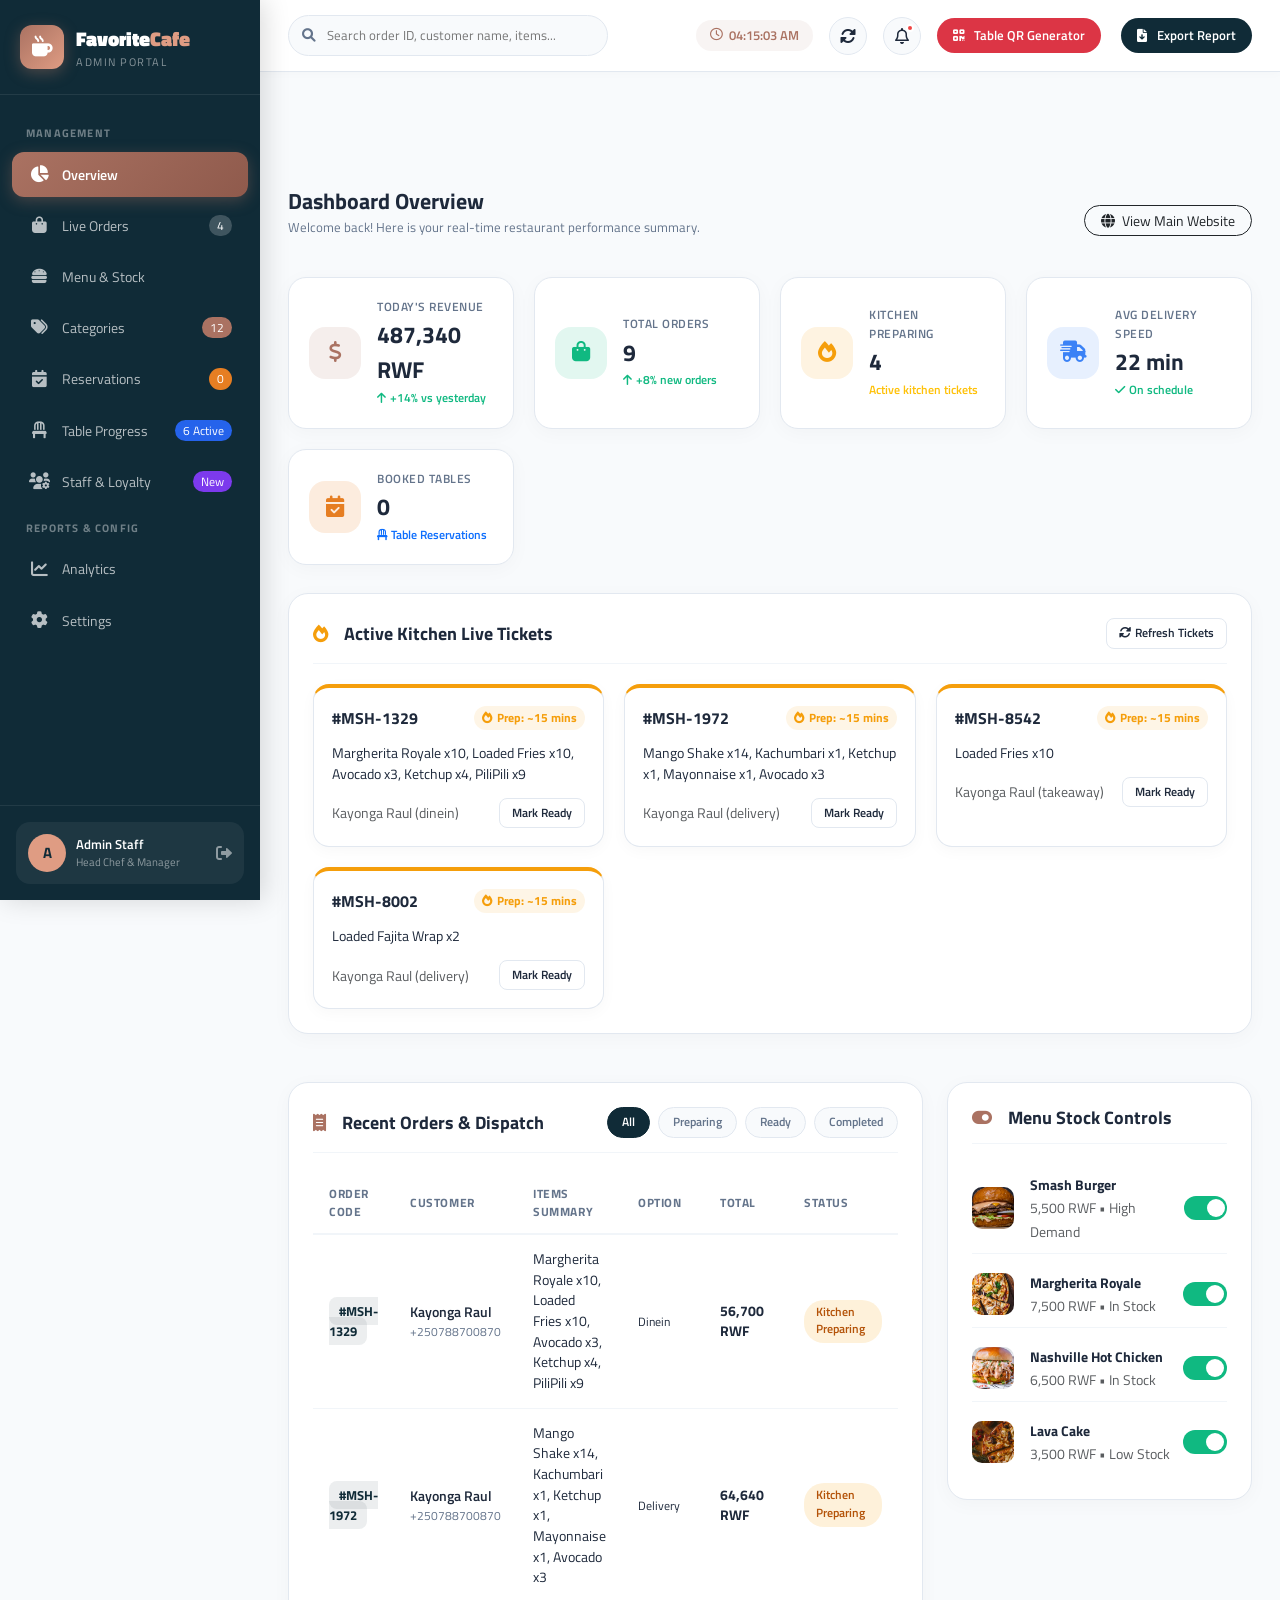
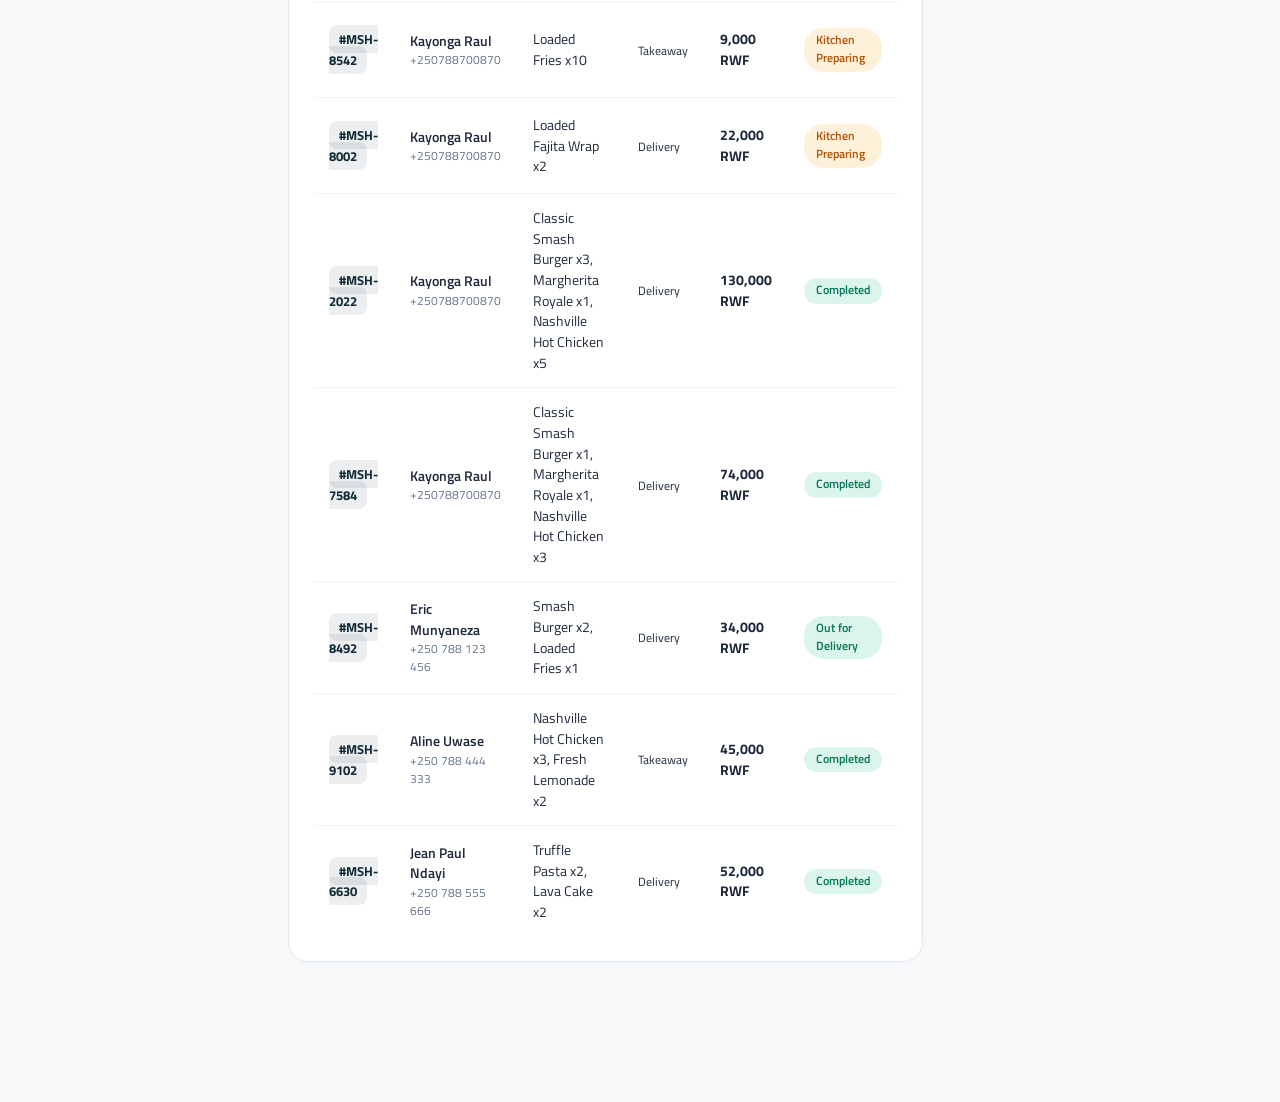
==== admin.html @ 1c8fb417 "Added favicons to admin & index" ====
<!DOCTYPE html>
<html lang="en">

<head>
   <meta charset="UTF-8">
   <meta name="viewport" content="width=device-width, initial-scale=1">
   <title>Favorite Cafe - Admin Dashboard</title>
   <link rel="icon" type="image/x-icon" href="img/menu/dashboard.png">
   
   <!-- Google Fonts -->
   <link rel="preconnect" href="https://fonts.googleapis.com">
   <link rel="preconnect" href="https://fonts.gstatic.com" crossorigin>
   <link href="https://fonts.googleapis.com/css2?family=Titillium+Web:ital,wght@0,200;0,300;0,400;0,600;0,700;0,900;1,200;1,300;1,400;1,600;1,700&display=swap" rel="stylesheet">

   <!-- CSS Assets -->
   <link href="css/bootstrap.min.css" rel="stylesheet" />
   <link rel="stylesheet" href="css/all.min.css" />
   <link rel="stylesheet" href="css/style.css" />
   <link rel="stylesheet" href="css/admin.css" />
   <link rel="manifest" href="manifest.json">
</head>

<body class="admin-body">

   <!-- Toast Notification Container -->
   <div id="toastContainer"></div>

   <!-- ============================================================
         SIDEBAR NAVIGATION
         ============================================================ -->
   <aside class="admin-sidebar">
      <div class="sidebar-header">
         <div class="brand-logo-icon">
            <i class="fas fa-mug-hot"></i>
         </div>
         <div>
            <div class="brand-title">Favorite<span>Cafe</span></div>
            <div class="brand-subtitle">Admin Portal</div>
         </div>
      </div>

      <nav class="sidebar-menu">
         <div class="sidebar-label">Management</div>
         
         <a href="#" class="sidebar-item active" data-tab="overview">
            <i class="fas fa-chart-pie"></i>
            <span>Overview</span>
         </a>
         
         <a href="#" class="sidebar-item" data-tab="orders">
            <i class="fas fa-shopping-bag"></i>
            <span>Live Orders</span>
            <span class="badge-count" id="sidebarOrderBadge">0</span>
         </a>

         <a href="#" class="sidebar-item" data-tab="menu">
            <i class="fas fa-hamburger"></i>
            <span>Menu &amp; Stock</span>
         </a>

         <a href="#" class="sidebar-item" data-tab="categories">
            <i class="fas fa-tags"></i>
            <span>Categories</span>
            <span class="badge-count" id="sidebarCatBadge" style="background:var(--primary);">8</span>
         </a>

         <a href="#" class="sidebar-item" data-tab="reservations">
            <i class="fas fa-calendar-check"></i>
            <span>Reservations</span>
            <span class="badge-count" id="sidebarResBadge" style="background:#e67e22;">0</span>
         </a>

         <a href="#" class="sidebar-item" data-tab="tables">
            <i class="fas fa-chair"></i>
            <span>Table Progress</span>
            <span class="badge-count" id="sidebarTablesBadge" style="background:#2563eb;">0</span>
         </a>

         <a href="#" class="sidebar-item" data-tab="users">
            <i class="fas fa-users-cog"></i>
            <span>Staff &amp; Loyalty</span>
            <span class="badge-count" id="sidebarUsersBadge" style="background:#7c3aed;">New</span>
         </a>

         <div class="sidebar-label">Reports &amp; Config</div>

         <a href="#" class="sidebar-item" data-tab="analytics">
            <i class="fas fa-chart-line"></i>
            <span>Analytics</span>
         </a>

         <a href="#" class="sidebar-item" data-tab="settings">
            <i class="fas fa-cog"></i>
            <span>Settings</span>
         </a>
      </nav>

      <div class="sidebar-footer">
         <div class="admin-user-card">
            <div class="user-avatar">A</div>
            <div class="user-info">
               <div class="user-name">Admin Staff</div>
               <div class="user-role">Head Chef &amp; Manager</div>
            </div>
            <button class="btn-logout-icon" onclick="window.location.href='index.html'" title="Exit to Website">
               <i class="fas fa-sign-out-alt"></i>
            </button>
         </div>
      </div>
   </aside>

   <!-- ============================================================
         MAIN CONTENT AREA
         ============================================================ -->
   <main class="admin-main">

      <!-- TOP HEADER BAR -->
      <header class="admin-topbar">
         <div class="search-box-wrap">
            <i class="fas fa-search"></i>
            <input type="text" id="adminOrderSearch" placeholder="Search order ID, customer name, items..." autocomplete="off" />
         </div>

         <div class="topbar-actions">
            <div class="clock-badge">
               <i class="far fa-clock"></i>
               <span id="liveClock">00:00:00</span>
            </div>

            <button type="button" class="topbar-icon-btn" onclick="refreshKitchenData()" title="Refresh Kitchen Data">
               <i class="fas fa-sync-alt"></i>
            </button>

            <button type="button" class="topbar-icon-btn" onclick="openNotificationLogModal()" title="Notifications & Dispatch Logs">
               <i class="far fa-bell"></i>
               <span class="notify-dot" id="adminNotifyDot"></span>
            </button>

            <button type="button" class="btn-header-action bg-danger text-white border-0 me-1" onclick="openTableQrModal()">
               <i class="fas fa-qrcode me-1"></i> Table QR Generator
            </button>

            <button type="button" class="btn-header-action" onclick="exportSalesReport()">
               <i class="fas fa-file-download me-1"></i> Export Report
            </button>
         </div>
      </header>

      <!-- CONTENT BODY -->
      <div class="admin-content">

         <!-- ============================================================
               TAB 1: OVERVIEW & LIVE DASHBOARD
               ============================================================ -->
         <section id="tab-overview" class="tab-section active">
            <div class="page-title-row">
               <div>
                  <h3>Dashboard Overview</h3>
                  <p>Welcome back! Here is your real-time restaurant performance summary.</p>
               </div>
               <button class="btn btn-sm btn-outline-dark rounded-pill px-3" onclick="window.location.href='index.html'">
                  <i class="fas fa-globe me-1"></i> View Main Website
               </button>
            </div>

            <!-- KPI STAT CARDS GRID -->
            <div class="stat-cards-grid">
               <div class="stat-card">
                  <div class="stat-icon-box primary">
                     <i class="fas fa-dollar-sign"></i>
                  </div>
                  <div class="stat-info">
                     <div class="stat-label">Today's Revenue</div>
                     <div class="stat-value" id="statTotalRevenue">0 RWF</div>
                     <div class="stat-trend up"><i class="fas fa-arrow-up me-1"></i>+14% vs yesterday</div>
                  </div>
               </div>

               <div class="stat-card">
                  <div class="stat-icon-box green">
                     <i class="fas fa-shopping-bag"></i>
                  </div>
                  <div class="stat-info">
                     <div class="stat-label">Total Orders</div>
                     <div class="stat-value" id="statTotalOrders">0</div>
                     <div class="stat-trend up"><i class="fas fa-arrow-up me-1"></i>+8% new orders</div>
                  </div>
               </div>

               <div class="stat-card">
                  <div class="stat-icon-box amber">
                     <i class="fas fa-fire"></i>
                  </div>
                  <div class="stat-info">
                     <div class="stat-label">Kitchen Preparing</div>
                     <div class="stat-value" id="statPrepOrders">0</div>
                     <div class="stat-trend text-warning">Active kitchen tickets</div>
                  </div>
               </div>

               <div class="stat-card">
                  <div class="stat-icon-box blue">
                     <i class="fas fa-shipping-fast"></i>
                  </div>
                  <div class="stat-info">
                     <div class="stat-label">Avg Delivery Speed</div>
                     <div class="stat-value">22 min</div>
                     <div class="stat-trend up"><i class="fas fa-check me-1"></i>On schedule</div>
                  </div>
               </div>

               <div class="stat-card">
                  <div class="stat-icon-box orange" style="background:rgba(230,126,34,0.15);color:#e67e22;">
                     <i class="fas fa-calendar-check"></i>
                  </div>
                  <div class="stat-info">
                     <div class="stat-label">Booked Tables</div>
                     <div class="stat-value" id="statTotalReservations">0</div>
                     <div class="stat-trend text-primary"><i class="fas fa-chair me-1"></i>Table Reservations</div>
                  </div>
               </div>
            </div>

            <div class="row g-4 mb-4">
               <!-- KITCHEN TICKETS BOARD -->
               <div class="col-lg-12">
                  <div class="admin-card">
                     <div class="admin-card-header">
                        <h5><i class="fas fa-fire me-2" style="color:var(--amber);"></i>Active Kitchen Live Tickets</h5>
                        <button type="button" class="btn-action-sm" onclick="refreshKitchenData()"><i class="fas fa-sync-alt me-1"></i>Refresh Tickets</button>
                     </div>
                     <div class="kitchen-grid" id="kitchenGrid">
                        <!-- Dynamic kitchen tickets rendered here -->
                     </div>
                  </div>
               </div>
            </div>

            <!-- RECENT ORDERS TABLE -->
            <div class="row g-4">
               <div class="col-lg-8">
                  <div class="admin-card">
                     <div class="admin-card-header flex-wrap gap-2">
                        <h5><i class="fas fa-receipt me-2" style="color:var(--primary);"></i>Recent Orders &amp; Dispatch</h5>
                        <div class="order-filter-pills">
                           <button class="filter-pill active" data-filter="all">All</button>
                           <button class="filter-pill" data-filter="preparing">Preparing</button>
                           <button class="filter-pill" data-filter="ready">Ready</button>
                           <button class="filter-pill" data-filter="completed">Completed</button>
                        </div>
                     </div>
                     <div class="table-responsive">
                        <table class="admin-table">
                           <thead>
                              <tr>
                                 <th>Order Code</th>
                                 <th>Customer</th>
                                 <th>Items Summary</th>
                                 <th>Option</th>
                                 <th>Total</th>
                                 <th>Status</th>
                                 <th>Action</th>
                              </tr>
                           </thead>
                           <tbody id="adminOrdersTbody">
                              <!-- Dynamic orders table rendered here -->
                           </tbody>
                        </table>
                     </div>
                  </div>
               </div>

               <!-- TOP SELLING DISHES & QUICK STOCK CONTROLS -->
               <div class="col-lg-4">
                  <div class="admin-card">
                     <div class="admin-card-header">
                        <h5><i class="fas fa-toggle-on me-2" style="color:var(--primary);"></i>Menu Stock Controls</h5>
                     </div>
                     <div class="d-flex flex-column gap-2 mt-2">
                        <div class="stock-item-row">
                           <div class="d-flex align-items-center gap-3">
                              <img src="img/menu/1.jpg" class="stock-item-thumb" alt="" />
                              <div>
                                 <strong class="d-block" style="font-size:0.88rem;">Smash Burger</strong>
                                 <span class="small text-muted">5,500 RWF • High Demand</span>
                              </div>
                           </div>
                           <label class="switch">
                              <input type="checkbox" checked />
                              <span class="slider"></span>
                           </label>
                        </div>

                        <div class="stock-item-row">
                           <div class="d-flex align-items-center gap-3">
                              <img src="img/menu/2.jpg" class="stock-item-thumb" alt="" />
                              <div>
                                 <strong class="d-block" style="font-size:0.88rem;">Margherita Royale</strong>
                                 <span class="small text-muted">7,500 RWF • In Stock</span>
                              </div>
                           </div>
                           <label class="switch">
                              <input type="checkbox" checked />
                              <span class="slider"></span>
                           </label>
                        </div>

                        <div class="stock-item-row">
                           <div class="d-flex align-items-center gap-3">
                              <img src="img/menu/3.jpg" class="stock-item-thumb" alt="" />
                              <div>
                                 <strong class="d-block" style="font-size:0.88rem;">Nashville Hot Chicken</strong>
                                 <span class="small text-muted">6,500 RWF • In Stock</span>
                              </div>
                           </div>
                           <label class="switch">
                              <input type="checkbox" checked />
                              <span class="slider"></span>
                           </label>
                        </div>

                        <div class="stock-item-row">
                           <div class="d-flex align-items-center gap-3">
                              <img src="img/menu/6.jpg" class="stock-item-thumb" alt="" />
                              <div>
                                 <strong class="d-block" style="font-size:0.88rem;">Lava Cake</strong>
                                 <span class="small text-muted">3,500 RWF • Low Stock</span>
                              </div>
                           </div>
                           <label class="switch">
                              <input type="checkbox" checked />
                              <span class="slider"></span>
                           </label>
                        </div>
                     </div>
                  </div>
               </div>
            </div>
         </section>

         <!-- ============================================================
               TAB 2: LIVE ORDERS DISPATCH BOARD
               ============================================================ -->
         <section id="tab-orders" class="tab-section">
            <div class="page-title-row">
               <div>
                  <h3>Live Orders Dispatch Board</h3>
                  <p>Filter, manage and track active kitchen and delivery orders in real-time.</p>
               </div>
               <button class="btn btn-sm btn-outline-dark rounded-pill px-3" onclick="refreshAdminOrders()">
                  <i class="fas fa-sync-alt me-1"></i> Refresh Orders
               </button>
            </div>

            <div class="admin-card p-0 overflow-hidden">
               <div class="p-3 bg-light border-bottom d-flex justify-content-between align-items-center flex-wrap gap-2">
                  <div class="order-filter-pills">
                     <button class="filter-pill active" data-filter="all" onclick="filterLiveOrdersBoard('all', this)">All Orders</button>
                     <button class="filter-pill" data-filter="preparing" onclick="filterLiveOrdersBoard('preparing', this)">Kitchen Preparing</button>
                     <button class="filter-pill" data-filter="ready" onclick="filterLiveOrdersBoard('ready', this)">Ready for Dispatch</button>
                     <button class="filter-pill" data-filter="completed" onclick="filterLiveOrdersBoard('completed', this)">Completed</button>
                  </div>
                  
                  <div class="position-relative" style="min-width: 260px;">
                     <i class="fas fa-search position-absolute top-50 start-0 translate-middle-y ms-3 text-muted"></i>
                     <input type="text" id="liveOrdersSearchInput" class="form-control form-control-sm ps-5 rounded-pill" placeholder="Search order code, customer, item..." onkeyup="onLiveOrdersSearchChange()" autocomplete="off" />
                  </div>
               </div>

               <div class="table-responsive">
                  <table class="table table-hover align-middle mb-0">
                     <thead class="table-dark text-nowrap">
                        <tr>
                           <th>ORDER CODE</th>
                           <th>CUSTOMER DETAILS</th>
                           <th style="min-width: 240px; max-width: 380px;">ITEMS SUMMARY</th>
                           <th>SERVICE OPTION</th>
                           <th>TOTAL (RWF)</th>
                           <th>STATUS</th>
                           <th class="text-end">ACTIONS</th>
                        </tr>
                     </thead>
                     <tbody id="fullOrdersDispatchTbody">
                        <!-- Dynamic live orders board -->
                     </tbody>
                  </table>
               </div>

               <!-- Pagination Footer -->
               <div class="p-3 bg-light border-top d-flex justify-content-between align-items-center flex-wrap gap-2" id="liveOrdersPaginationBar">
                  <div class="small text-muted font-weight-bold" id="liveOrdersPaginationInfo">
                     Showing 1 to 7 of 7 orders
                  </div>
                  <nav>
                     <ul class="pagination pagination-sm mb-0 gap-1" id="liveOrdersPaginationNav">
                        <!-- Dynamic pagination buttons rendered by JS -->
                     </ul>
                  </nav>
               </div>
            </div>
         </section>

         <!-- ============================================================
               TAB 3: MENU & INVENTORY (FULL CRUD)
               ============================================================ -->
         <section id="tab-menu" class="tab-section">
            <div class="page-title-row">
               <div>
                  <h3>Menu &amp; Inventory Management</h3>
                  <p>Create, edit, delete and toggle dish availability in real-time.</p>
               </div>
               <button class="btn btn-primary rounded-pill px-4" style="background:var(--primary);border-color:var(--primary);" onclick="openAddMenuModal()">
                  <i class="fas fa-plus me-1"></i> Add New Menu Item
               </button>
            </div>

            <!-- MENU FILTERS & SEARCH ROW -->
            <div class="admin-card mb-4 p-3 bg-light border">
               <div class="d-flex justify-content-between align-items-center flex-wrap gap-3">
                  <!-- Dynamic Category Filter Pills -->
                  <div class="d-flex align-items-center gap-1 flex-wrap" id="adminMenuCategoryPills">
                     <button class="filter-pill active" data-cat="all" onclick="setAdminMenuCategoryFilter('all', this)">All Categories</button>
                  </div>
                  
                  <!-- Dish Search Input -->
                  <div class="position-relative" style="min-width: 250px;">
                     <i class="fas fa-search position-absolute top-50 start-0 translate-middle-y ms-3 text-muted"></i>
                     <input type="text" id="adminMenuSearchInput" class="form-control form-control-sm ps-5 rounded-pill" placeholder="Search dish title, tags..." onkeyup="onAdminMenuSearchChange()" autocomplete="off" />
                  </div>
               </div>
            </div>
            
            <div class="row g-4 mb-4" id="adminMenuGrid">
               <!-- Dynamic Menu Cards rendered here -->
            </div>

            <!-- PAGINATION FOOTER BAR -->
            <div class="admin-card p-3 d-flex justify-content-between align-items-center flex-wrap gap-2" id="adminMenuPaginationBar">
               <div class="small text-muted font-weight-bold" id="adminMenuPaginationInfo">
                  Showing 1 to 10 of 20 items
               </div>
               <nav>
                  <ul class="pagination pagination-sm mb-0 gap-1" id="adminMenuPaginationNav">
                     <!-- Dynamic pagination buttons rendered by JS -->
                  </ul>
               </nav>
            </div>
         </section>

         <!-- ============================================================
               TAB: CATEGORIES MANAGEMENT (FULL CRUD)
               ============================================================ -->
         <section id="tab-categories" class="tab-section">
            <div class="page-title-row">
               <div>
                  <h3>Category Management</h3>
                  <p>Create, edit, disable &amp; update filter categories for your website menu.</p>
               </div>
               <button class="btn btn-primary rounded-pill px-4" style="background:var(--primary);border-color:var(--primary);" onclick="openCategoryModal()">
                  <i class="fas fa-plus me-1"></i> Add New Category
               </button>
            </div>
            
            <div class="admin-card p-0 overflow-hidden">
               <div class="p-3 bg-light border-bottom d-flex justify-content-between align-items-center flex-wrap gap-2">
                  <div class="d-flex align-items-center gap-2">
                     <span class="fw-bold text-dark"><i class="fas fa-tags me-1 text-warning"></i> Menu Categories</span>
                     <span class="badge bg-secondary rounded-pill" id="adminCatCountBadge">8 Categories</span>
                  </div>
                  <div class="position-relative" style="min-width: 240px;">
                     <i class="fas fa-search position-absolute top-50 start-0 translate-middle-y ms-3 text-muted"></i>
                     <input type="text" id="adminCatSearchInput" class="form-control form-control-sm ps-5 rounded-pill" placeholder="Search category..." onkeyup="renderAdminCategoriesTable()" autocomplete="off" />
                  </div>
               </div>

               <div class="table-responsive">
                  <table class="table table-hover align-middle mb-0 text-nowrap">
                     <thead class="table-dark">
                        <tr>
                           <th style="width: 70px;">ICON</th>
                           <th>CATEGORY NAME</th>
                           <th>FILTER KEY (SLUG)</th>
                           <th>DISH COUNT</th>
                           <th>STATUS</th>
                           <th>SORT ORDER</th>
                           <th class="text-end">ACTIONS</th>
                        </tr>
                     </thead>
                     <tbody id="adminCategoriesTbody">
                        <!-- Dynamic Categories table rendered here -->
                     </tbody>
                  </table>
               </div>
            </div>
         </section>

         <!-- ============================================================
               TAB 4: TABLE RESERVATIONS MANAGEMENT
               ============================================================ -->
         <section id="tab-reservations" class="tab-section">
            <div class="page-title-row">
               <div>
                  <h3>Table Reservations</h3>
                  <p>Manage customer table bookings, party sizes, and seating arrangements.</p>
               </div>
               <div class="d-flex gap-2">
                  <select id="adminResFilter" class="form-select form-select-sm rounded-pill" onchange="renderAdminReservations()">
                     <option value="all">All Statuses</option>
                     <option value="Confirmed" selected>Confirmed Only</option>
                     <option value="Seated">Seated</option>
                     <option value="Cancelled">Cancelled</option>
                  </select>
               </div>
            </div>

            <div class="admin-card p-0 overflow-hidden">
               <div class="table-responsive">
                  <table class="table table-hover align-middle mb-0 text-nowrap">
                     <thead class="table-dark">
                        <tr>
                           <th>REF ID</th>
                           <th>CUSTOMER</th>
                           <th>DATE &amp; TIME</th>
                           <th>GUESTS</th>
                           <th>SEATING AREA</th>
                           <th>NOTES</th>
                           <th>STATUS</th>
                           <th class="text-end">ACTIONS</th>
                        </tr>
                     </thead>
                     <tbody id="adminResTableBody">
                        <!-- Reservations rendered dynamically -->
                     </tbody>
                  </table>
               </div>
            </div>
         </section>

         <!-- ============================================================
               TAB 5: LIVE TABLE DINING TRACKER WITH PROGRESS BARS
               ============================================================ -->
         <section id="tab-tables" class="tab-section">
            <div class="page-title-row">
               <div>
                  <h3>Live Table Dining Tracker</h3>
                  <p>Track dine-in tables in real-time with animated progress bars (Seated ➔ Cooking ➔ Dining ➔ Bill ➔ Cleared).</p>
               </div>
               <button class="btn btn-sm btn-outline-dark rounded-pill px-3" onclick="resetAllTables()">
                  <i class="fas fa-sync-alt me-1"></i> Reset All Tables
               </button>
            </div>

            <!-- Stage Legend Bar -->
            <div class="p-3 bg-white border rounded-3 mb-4 shadow-sm">
               <div class="row align-items-center text-center g-2 small font-weight-bold">
                  <div class="col-md-2 col-4">
                     <span class="badge bg-primary w-100 py-2 shadow-sm">1. Seated (20%)</span>
                  </div>
                  <div class="col-md-3 col-4">
                     <span class="badge bg-warning text-dark w-100 py-2 shadow-sm">2. Cooking / Serving (45%)</span>
                  </div>
                  <div class="col-md-3 col-4">
                     <span class="badge bg-info text-dark w-100 py-2 shadow-sm">3. Dining &amp; Eating (70%)</span>
                  </div>
                  <div class="col-md-2 col-6">
                     <span class="badge bg-danger w-100 py-2 shadow-sm">4. Bill / Payment (90%)</span>
                  </div>
                  <div class="col-md-2 col-6">
                     <span class="badge bg-success w-100 py-2 shadow-sm">5. Cleared &amp; Free (100%)</span>
                  </div>
               </div>
            </div>

            <!-- Live Tables Grid -->
            <div class="row g-3" id="liveTablesProgressGrid">
            <div class="col-lg-3 col-md-6">
               <div class="table-tracker-card p-3 bg-white rounded-3 border shadow-sm h-100 position-relative">
                  <div class="d-flex justify-content-between align-items-center mb-2">
                     <h5 class="font-weight-bold mb-0 text-dark">Table #1 <span class="badge bg-light text-dark border ms-1 font-weight-normal">Main Hall</span></h5>
                     <span class="badge bg-dark font-monospace"><i class="far fa-clock me-1"></i>38 min</span>
                  </div>
                  
                  <div class="small text-muted mb-3">
                     <i class="fas fa-user me-1 text-primary"></i><strong>Kagabo Patrick</strong> (4 Guests)
                  </div>
                  
                  <!-- Live Animated Progress Bar -->
                  <div class="mb-3">
                     <div class="d-flex justify-content-between small font-weight-bold mb-1">
                        <span class="text-uppercase" style="font-size:0.75rem;">Stage: Dining &amp; Eating</span>
                        <span class="text-dark" style="font-size:0.75rem;">70%</span>
                     </div>
                     <div class="progress" style="height: 12px; border-radius: 10px; background: #e2e8f0;">
                        <div class="progress-bar progress-bar-striped progress-bar-animated bg-info text-dark" role="progressbar" style="width: 70%;" aria-valuenow="70" aria-valuemin="0" aria-valuemax="100"></div>
                     </div>
                  </div>

                  <div class="d-flex justify-content-between align-items-center mt-3 pt-2 border-top">
                     <small class="text-muted text-truncate me-2" title="Guests enjoying main meals">Guests enjoying main meals</small>
                     <button class="btn btn-sm btn-outline-dark py-1 px-2 font-weight-bold text-nowrap" onclick="advanceTableStage(1)">
                        ▶ Next Stage
                     </button>
                  </div>
               </div>
            </div>
        
            <div class="col-lg-3 col-md-6">
               <div class="table-tracker-card p-3 bg-white rounded-3 border shadow-sm h-100 position-relative">
                  <div class="d-flex justify-content-between align-items-center mb-2">
                     <h5 class="font-weight-bold mb-0 text-dark">Table #2 <span class="badge bg-light text-dark border ms-1 font-weight-normal">Main Hall</span></h5>
                     <span class="badge bg-dark font-monospace"><i class="far fa-clock me-1"></i>15 min</span>
                  </div>
                  
                  <div class="small text-muted mb-3">
                     <i class="fas fa-user me-1 text-primary"></i><strong>Aline Uwase</strong> (2 Guests)
                  </div>
                  
                  <!-- Live Animated Progress Bar -->
                  <div class="mb-3">
                     <div class="d-flex justify-content-between small font-weight-bold mb-1">
                        <span class="text-uppercase" style="font-size:0.75rem;">Stage: Cooking / Serving</span>
                        <span class="text-dark" style="font-size:0.75rem;">45%</span>
                     </div>
                     <div class="progress" style="height: 12px; border-radius: 10px; background: #e2e8f0;">
                        <div class="progress-bar progress-bar-striped progress-bar-animated bg-warning text-dark" role="progressbar" style="width: 45%;" aria-valuenow="45" aria-valuemin="0" aria-valuemax="100"></div>
                     </div>
                  </div>

                  <div class="d-flex justify-content-between align-items-center mt-3 pt-2 border-top">
                     <small class="text-muted text-truncate me-2" title="Food prep &amp; appetizers served">Food prep &amp; appetizers served</small>
                     <button class="btn btn-sm btn-outline-dark py-1 px-2 font-weight-bold text-nowrap" onclick="advanceTableStage(2)">
                        ▶ Next Stage
                     </button>
                  </div>
               </div>
            </div>
        
            <div class="col-lg-3 col-md-6">
               <div class="table-tracker-card p-3 bg-white rounded-3 border shadow-sm h-100 position-relative">
                  <div class="d-flex justify-content-between align-items-center mb-2">
                     <h5 class="font-weight-bold mb-0 text-dark">Table #3 <span class="badge bg-light text-dark border ms-1 font-weight-normal">Terrace</span></h5>
                     <span class="badge bg-dark font-monospace"><i class="far fa-clock me-1"></i>55 min</span>
                  </div>
                  
                  <div class="small text-muted mb-3">
                     <i class="fas fa-user me-1 text-primary"></i><strong>Keza Diane</strong> (2 Guests)
                  </div>
                  
                  <!-- Live Animated Progress Bar -->
                  <div class="mb-3">
                     <div class="d-flex justify-content-between small font-weight-bold mb-1">
                        <span class="text-uppercase" style="font-size:0.75rem;">Stage: Bill Requested</span>
                        <span class="text-dark" style="font-size:0.75rem;">90%</span>
                     </div>
                     <div class="progress" style="height: 12px; border-radius: 10px; background: #e2e8f0;">
                        <div class="progress-bar progress-bar-striped progress-bar-animated bg-danger" role="progressbar" style="width: 90%;" aria-valuenow="90" aria-valuemin="0" aria-valuemax="100"></div>
                     </div>
                  </div>

                  <div class="d-flex justify-content-between align-items-center mt-3 pt-2 border-top">
                     <small class="text-muted text-truncate me-2" title="Bill requested &amp; payment">Bill requested &amp; payment</small>
                     <button class="btn btn-sm btn-outline-dark py-1 px-2 font-weight-bold text-nowrap" onclick="advanceTableStage(3)">
                        🧹 Clear Table
                     </button>
                  </div>
               </div>
            </div>
        
            <div class="col-lg-3 col-md-6">
               <div class="table-tracker-card p-3 bg-white rounded-3 border shadow-sm h-100 position-relative">
                  <div class="d-flex justify-content-between align-items-center mb-2">
                     <h5 class="font-weight-bold mb-0 text-dark">Table #4 <span class="badge bg-light text-dark border ms-1 font-weight-normal">Terrace</span></h5>
                     <span class="badge bg-dark font-monospace"><i class="far fa-clock me-1"></i>5 min</span>
                  </div>
                  
                  <div class="small text-muted mb-3">
                     <i class="fas fa-user me-1 text-primary"></i><strong>Eric Munyaneza</strong> (3 Guests)
                  </div>
                  
                  <!-- Live Animated Progress Bar -->
                  <div class="mb-3">
                     <div class="d-flex justify-content-between small font-weight-bold mb-1">
                        <span class="text-uppercase" style="font-size:0.75rem;">Stage: Seated</span>
                        <span class="text-dark" style="font-size:0.75rem;">20%</span>
                     </div>
                     <div class="progress" style="height: 12px; border-radius: 10px; background: #e2e8f0;">
                        <div class="progress-bar progress-bar-striped progress-bar-animated bg-primary" role="progressbar" style="width: 20%;" aria-valuenow="20" aria-valuemin="0" aria-valuemax="100"></div>
                     </div>
                  </div>

                  <div class="d-flex justify-content-between align-items-center mt-3 pt-2 border-top">
                     <small class="text-muted text-truncate me-2" title="Guests seated &amp; menus served">Guests seated &amp; menus served</small>
                     <button class="btn btn-sm btn-outline-dark py-1 px-2 font-weight-bold text-nowrap" onclick="advanceTableStage(4)">
                        ▶ Next Stage
                     </button>
                  </div>
               </div>
            </div>
        
            <div class="col-lg-3 col-md-6">
               <div class="table-tracker-card p-3 bg-white rounded-3 border shadow-sm h-100 position-relative">
                  <div class="d-flex justify-content-between align-items-center mb-2">
                     <h5 class="font-weight-bold mb-0 text-dark">Table #5 <span class="badge bg-light text-dark border ms-1 font-weight-normal">VIP Lounge</span></h5>
                     <span class="badge bg-dark font-monospace"><i class="far fa-clock me-1"></i>42 min</span>
                  </div>
                  
                  <div class="small text-muted mb-3">
                     <i class="fas fa-user me-1 text-primary"></i><strong>Jean Paul Ndayi</strong> (6 Guests)
                  </div>
                  
                  <!-- Live Animated Progress Bar -->
                  <div class="mb-3">
                     <div class="d-flex justify-content-between small font-weight-bold mb-1">
                        <span class="text-uppercase" style="font-size:0.75rem;">Stage: Dining &amp; Eating</span>
                        <span class="text-dark" style="font-size:0.75rem;">70%</span>
                     </div>
                     <div class="progress" style="height: 12px; border-radius: 10px; background: #e2e8f0;">
                        <div class="progress-bar progress-bar-striped progress-bar-animated bg-info text-dark" role="progressbar" style="width: 70%;" aria-valuenow="70" aria-valuemin="0" aria-valuemax="100"></div>
                     </div>
                  </div>

                  <div class="d-flex justify-content-between align-items-center mt-3 pt-2 border-top">
                     <small class="text-muted text-truncate me-2" title="Guests enjoying main meals">Guests enjoying main meals</small>
                     <button class="btn btn-sm btn-outline-dark py-1 px-2 font-weight-bold text-nowrap" onclick="advanceTableStage(5)">
                        ▶ Next Stage
                     </button>
                  </div>
               </div>
            </div>
        
            <div class="col-lg-3 col-md-6">
               <div class="table-tracker-card p-3 bg-white rounded-3 border shadow-sm h-100 position-relative">
                  <div class="d-flex justify-content-between align-items-center mb-2">
                     <h5 class="font-weight-bold mb-0 text-dark">Table #6 <span class="badge bg-light text-dark border ms-1 font-weight-normal">VIP Lounge</span></h5>
                     <span class="badge bg-secondary font-monospace"><i class="far fa-clock me-1"></i>Vacant</span>
                  </div>
                  
                  <div class="small text-muted mb-3">
                     <i class="fas fa-user me-1 text-primary"></i><strong>Vacant</strong> (Free)
                  </div>
                  
                  <!-- Live Animated Progress Bar -->
                  <div class="mb-3">
                     <div class="d-flex justify-content-between small font-weight-bold mb-1">
                        <span class="text-uppercase" style="font-size:0.75rem;">Stage: Cleared &amp; Free</span>
                        <span class="text-dark" style="font-size:0.75rem;">100%</span>
                     </div>
                     <div class="progress" style="height: 12px; border-radius: 10px; background: #e2e8f0;">
                        <div class="progress-bar progress-bar-striped progress-bar-animated bg-success" role="progressbar" style="width: 100%;" aria-valuenow="100" aria-valuemin="0" aria-valuemax="100"></div>
                     </div>
                  </div>

                  <div class="d-flex justify-content-between align-items-center mt-3 pt-2 border-top">
                     <small class="text-muted text-truncate me-2" title="Table cleaned &amp; sanitized">Table cleaned &amp; sanitized</small>
                     <button class="btn btn-sm btn-outline-dark py-1 px-2 font-weight-bold text-nowrap" onclick="advanceTableStage(6)">
                        🛋️ Seat New Guests
                     </button>
                  </div>
               </div>
            </div>
        
            <div class="col-lg-3 col-md-6">
               <div class="table-tracker-card p-3 bg-white rounded-3 border shadow-sm h-100 position-relative">
                  <div class="d-flex justify-content-between align-items-center mb-2">
                     <h5 class="font-weight-bold mb-0 text-dark">Table #7 <span class="badge bg-light text-dark border ms-1 font-weight-normal">Garden</span></h5>
                     <span class="badge bg-dark font-monospace"><i class="far fa-clock me-1"></i>20 min</span>
                  </div>
                  
                  <div class="small text-muted mb-3">
                     <i class="fas fa-user me-1 text-primary"></i><strong>Kayonga Raul</strong> (2 Guests)
                  </div>
                  
                  <!-- Live Animated Progress Bar -->
                  <div class="mb-3">
                     <div class="d-flex justify-content-between small font-weight-bold mb-1">
                        <span class="text-uppercase" style="font-size:0.75rem;">Stage: Cooking / Serving</span>
                        <span class="text-dark" style="font-size:0.75rem;">45%</span>
                     </div>
                     <div class="progress" style="height: 12px; border-radius: 10px; background: #e2e8f0;">
                        <div class="progress-bar progress-bar-striped progress-bar-animated bg-warning text-dark" role="progressbar" style="width: 45%;" aria-valuenow="45" aria-valuemin="0" aria-valuemax="100"></div>
                     </div>
                  </div>

                  <div class="d-flex justify-content-between align-items-center mt-3 pt-2 border-top">
                     <small class="text-muted text-truncate me-2" title="Food prep &amp; appetizers served">Food prep &amp; appetizers served</small>
                     <button class="btn btn-sm btn-outline-dark py-1 px-2 font-weight-bold text-nowrap" onclick="advanceTableStage(7)">
                        ▶ Next Stage
                     </button>
                  </div>
               </div>
            </div>
        
            <div class="col-lg-3 col-md-6">
               <div class="table-tracker-card p-3 bg-white rounded-3 border shadow-sm h-100 position-relative">
                  <div class="d-flex justify-content-between align-items-center mb-2">
                     <h5 class="font-weight-bold mb-0 text-dark">Table #8 <span class="badge bg-light text-dark border ms-1 font-weight-normal">Garden</span></h5>
                     <span class="badge bg-secondary font-monospace"><i class="far fa-clock me-1"></i>Vacant</span>
                  </div>
                  
                  <div class="small text-muted mb-3">
                     <i class="fas fa-user me-1 text-primary"></i><strong>Vacant</strong> (Free)
                  </div>
                  
                  <!-- Live Animated Progress Bar -->
                  <div class="mb-3">
                     <div class="d-flex justify-content-between small font-weight-bold mb-1">
                        <span class="text-uppercase" style="font-size:0.75rem;">Stage: Cleared &amp; Free</span>
                        <span class="text-dark" style="font-size:0.75rem;">100%</span>
                     </div>
                     <div class="progress" style="height: 12px; border-radius: 10px; background: #e2e8f0;">
                        <div class="progress-bar progress-bar-striped progress-bar-animated bg-success" role="progressbar" style="width: 100%;" aria-valuenow="100" aria-valuemin="0" aria-valuemax="100"></div>
                     </div>
                  </div>

                  <div class="d-flex justify-content-between align-items-center mt-3 pt-2 border-top">
                     <small class="text-muted text-truncate me-2" title="Table cleaned &amp; sanitized">Table cleaned &amp; sanitized</small>
                     <button class="btn btn-sm btn-outline-dark py-1 px-2 font-weight-bold text-nowrap" onclick="advanceTableStage(8)">
                        🛋️ Seat New Guests
                     </button>
                  </div>
               </div>
            </div>
        </div>
         </section>

         <!-- ============================================================
               TAB 4: ANALYTICS
               ============================================================ -->
         <section id="tab-analytics" class="tab-section">
            <div class="page-title-row">
               <div>
                  <h3>Sales &amp; Revenue Analytics</h3>
                  <p>Gain insights into sales trends, order volumes, and top dishes.</p>
               </div>
            </div>
            <div class="admin-card">
               <p class="text-muted">Revenue trends and sales reporting widgets.</p>
            </div>
         </section>

         <!-- ============================================================
               TAB 5: SETTINGS
               ============================================================ -->
         <section id="tab-settings" class="tab-section">
            <div class="page-title-row">
               <div>
                  <h3>Restaurant Admin Settings</h3>
                  <p>Configure store operating hours, delivery fees, and staff access.</p>
               </div>
            </div>
            <div class="admin-card">
               <p class="text-muted">Restaurant store settings and operational defaults.</p>
            </div>
         </section>

         <!-- ============================================================
               TAB 6: STAFF ROLES & CUSTOMER LOYALTY POINTS MANAGEMENT
               ============================================================ -->
         <section id="tab-users" class="tab-section">
            <div class="page-title-row flex-wrap gap-2 mb-4">
               <div>
                  <h3 class="mb-0"><i class="fas fa-users-cog me-2" style="color:var(--primary);"></i>Staff Roles &amp; Customer Loyalty Points</h3>
                  <p class="text-muted small mb-0">Manage staff access permissions, roles, and customer legacy loyalty points balances.</p>
               </div>
               <div class="d-flex gap-2">
                  <button class="btn btn-sm btn-dark rounded-pill px-3 py-2" onclick="openAddStaffModal()">
                     <i class="fas fa-user-plus me-1"></i> + Add Staff Member
                  </button>
                  <button class="btn btn-sm btn-warning text-dark rounded-pill px-3 py-2 font-weight-bold" onclick="openGrantPointsModal()">
                     <i class="fas fa-star me-1"></i> + Grant Loyalty Points
                  </button>
               </div>
            </div>

            <!-- STAFF MEMBERS TABLE -->
            <div class="admin-card mb-4 shadow-sm">
               <div class="d-flex justify-content-between align-items-center mb-3">
                  <h5 class="font-weight-bold mb-0 text-dark"><i class="fas fa-id-badge me-2 text-primary"></i>Staff Members &amp; Access Roles</h5>
                  <span class="badge bg-primary rounded-pill px-3 py-1" id="staffTotalCounter">4 Active Staff</span>
               </div>
               <div class="table-responsive">
                  <table class="table table-hover align-middle mb-0">
                     <thead class="table-dark">
                        <tr>
                           <th>STAFF CODE</th>
                           <th>NAME &amp; CONTACT</th>
                           <th>ASSIGNED ROLE</th>
                           <th>PERMISSIONS / ACCESS</th>
                           <th>STATUS</th>
                           <th class="text-end">ACTIONS</th>
                        </tr>
                     </thead>
                     <tbody id="staffTableBody">
                        <!-- Dynamic Staff List rendered here -->
                     </tbody>
                  </table>
               </div>
            </div>

            <!-- CUSTOMER LOYALTY POINTS TABLE -->
            <div class="admin-card shadow-sm">
               <div class="d-flex justify-content-between align-items-center mb-3">
                  <h5 class="font-weight-bold mb-0 text-dark"><i class="fas fa-coins me-2 text-warning"></i>Customer Accounts &amp; Legacy Points</h5>
                  <span class="badge bg-warning text-dark rounded-pill px-3 py-1" id="customerTotalCounter">Customer Balances</span>
               </div>
               <div class="table-responsive">
                  <table class="table table-hover align-middle mb-0">
                     <thead class="table-dark">
                        <tr>
                           <th>CUSTOMER CODE</th>
                           <th>NAME &amp; PHONE</th>
                           <th>EMAIL ADDRESS</th>
                           <th>LOYALTY POINTS</th>
                           <th>DISCOUNT VALUE (RWF)</th>
                           <th class="text-end">ACTIONS</th>
                        </tr>
                     </thead>
                     <tbody id="customerLoyaltyTableBody">
                        <!-- Dynamic Customer Loyalty rendered here -->
                     </tbody>
                  </table>
               </div>
            </div>
         </section>

      </div>
   </main>

   <!-- ============================================================
         ADD / EDIT STAFF MEMBER MODAL
         ============================================================ -->
   <div id="staffModal" class="custom-modal-overlay">
      <div class="modal-standard-box" style="max-width:460px;">
         <div class="modal-standard-header">
            <h4 id="staffModalTitle"><i class="fas fa-user-shield me-2" style="color:var(--primary);"></i>Add Staff Member</h4>
            <button type="button" class="modal-standard-close" onclick="closeStaffModal()"><i class="fas fa-times"></i></button>
         </div>
         <form id="staffForm" onsubmit="confirmSaveStaff(event)">
            <input type="hidden" id="staffId" value="" />
            
            <div class="auth-input-group mb-2">
               <label>Full Name *</label>
               <input type="text" id="staffName" class="form-control" placeholder="e.g. Jean Paul Ndayi" required />
            </div>

            <div class="row g-2 mb-2">
               <div class="col-md-6 auth-input-group">
                  <label>Staff ID / Username *</label>
                  <input type="text" id="staffCode" class="form-control" placeholder="staff_jp" required />
               </div>
               <div class="col-md-6 auth-input-group">
                  <label>Phone Number *</label>
                  <input type="tel" id="staffPhone" class="form-control" placeholder="+250 788 111 222" required />
               </div>
            </div>

            <div class="auth-input-group mb-2">
               <label>Assigned Staff Role *</label>
               <select id="staffRole" class="form-select" required>
                  <option value="Super Admin">Super Admin (Full System Access)</option>
                  <option value="Head Chef / Kitchen Manager">Head Chef / Kitchen Manager</option>
                  <option value="Floor Manager / Waiter">Floor Manager / Waiter (Table Progress)</option>
                  <option value="Cashier & POS Billing">Cashier &amp; POS Billing</option>
               </select>
            </div>

            <div class="auth-input-group mb-3">
               <label>Account Password *</label>
               <input type="password" id="staffPass" class="form-control" placeholder="••••••••" required />
            </div>

            <button type="submit" class="btn-checkout-submit w-100" style="background:var(--primary);border:none;">
               <i class="fas fa-save me-1"></i> Save Staff Member
            </button>
         </form>
      </div>
   </div>

   <!-- ============================================================
         GRANT / DEDUCT CUSTOMER LOYALTY POINTS MODAL
         ============================================================ -->
   <div id="grantPointsModal" class="custom-modal-overlay">
      <div class="modal-standard-box" style="max-width:440px;">
         <div class="modal-standard-header">
            <h4><i class="fas fa-coins me-2" style="color:var(--primary);"></i>Grant Customer Loyalty Points</h4>
            <button type="button" class="modal-standard-close" onclick="closeGrantPointsModal()"><i class="fas fa-times"></i></button>
         </div>
         <form id="grantPointsForm" onsubmit="confirmGrantPointsSubmit(event)">
            <div class="auth-input-group mb-3">
               <label>Select Customer Account *</label>
               <select id="grantCustomerSelect" class="form-select" required>
                  <!-- Populated dynamically -->
               </select>
            </div>

            <div class="auth-input-group mb-3">
               <label>Points to Grant (1 Point = 1 RWF Discount) *</label>
               <input type="number" id="grantPointsAmount" class="form-control" placeholder="e.g. 1500" required step="100" />
               <small class="text-muted mt-1 d-block"><i class="fas fa-info-circle me-1"></i>Loyalty points can be redeemed by customer at checkout for discount.</small>
            </div>

            <button type="submit" class="btn-checkout-submit w-100" style="background:#e67e22;border:none;">
               <i class="fas fa-star me-1"></i> Grant Loyalty Points
            </button>
         </form>
      </div>
   </div>

   <!-- ============================================================
         ADD / EDIT MENU ITEM MODAL
         ============================================================ -->
   <div id="menuItemModal" class="custom-modal-overlay">
      <div class="modal-standard-box">
         <div class="modal-standard-header">
            <h4 id="menuModalTitle"><i class="fas fa-utensils me-2" style="color:var(--primary);"></i>Add New Dish</h4>
            <button type="button" class="modal-standard-close" onclick="closeMenuItemModal()"><i class="fas fa-times"></i></button>
         </div>
         <form id="menuItemForm" onsubmit="saveMenuItem(event)">
            <input type="hidden" id="menuItemId" value="" />
            
            <div class="auth-input-group">
               <label>Dish Title *</label>
               <input type="text" id="menuTitle" class="form-control" placeholder="e.g. Kigali Spicy Wings" required />
            </div>

            <div class="row g-2">
               <div class="col-md-6 auth-input-group">
                  <label>Category *</label>
                  <select id="menuCategory" class="form-select" required>
                     <option value="burgers">Burgers</option>
                     <option value="pizza">Pizza</option>
                     <option value="chicken">Chicken</option>
                     <option value="wraps">Wraps</option>
                     <option value="pasta">Pasta</option>
                     <option value="desserts">Desserts</option>
                     <option value="drinks">Drinks</option>
                  </select>
               </div>
               <div class="col-md-6 auth-input-group">
                  <label>Price (RWF) *</label>
                  <input type="number" step="100" id="menuPrice" class="form-control" placeholder="5500" required />
               </div>
            </div>

            <div class="row g-2">
               <div class="col-md-6 auth-input-group">
                  <label>Old Price (RWF)</label>
                  <input type="number" step="100" id="menuOldPrice" class="form-control" placeholder="7000" />
               </div>
               <div class="col-md-6 auth-input-group">
                  <label>Prep Time (mins)</label>
                  <input type="number" id="menuPrepTime" class="form-control" placeholder="15" />
               </div>
            </div>

            <div class="row g-2">
               <div class="col-md-4 auth-input-group">
                  <label>Calories (kcal)</label>
                  <input type="number" id="menuCalories" class="form-control" placeholder="400" />
               </div>
               <div class="col-md-4 auth-input-group">
                  <label>Rating (1-5)</label>
                  <input type="text" id="menuRating" class="form-control" placeholder="5.0" />
               </div>
               <div class="col-md-4 auth-input-group">
                  <label>Reviews Count</label>
                  <input type="number" id="menuReviews" class="form-control" placeholder="12" />
               </div>
            </div>

            <div class="auth-input-group">
               <label><i class="fas fa-image me-1" style="color:var(--primary);"></i>Upload Dish Photo</label>
               <input type="file" id="menuImageFile" class="form-control" accept="image/*" onchange="previewMenuImage(this)" />
               <div class="mt-2 text-center" id="imagePreviewBox" style="display:none;">
                  <img id="menuImagePreview" src="" class="img-thumbnail shadow-sm rounded-3" style="max-height:140px;object-fit:cover;" alt="Dish Preview" />
               </div>
               <input type="hidden" id="menuImage" value="img/menu/1.jpg" />
            </div>

            <div class="auth-input-group">
               <label>Description</label>
               <textarea id="menuDesc" class="form-control" rows="3" placeholder="Short appetizing description of ingredients..."></textarea>
            </div>

            <div class="auth-input-group">
               <label>Tags (comma-separated)</label>
               <input type="text" id="menuTags" class="form-control" placeholder="Popular, Chef Special, Spicy" />
            </div>

            <button type="submit" class="btn-checkout-submit mt-3">
               <i class="fas fa-save me-1"></i> Save Dish to Menu
            </button>
         </form>
      </div>
   </div>

   <!-- ============================================================
         CATEGORY MANAGEMENT MODAL (CREATE / EDIT)
         ============================================================ -->
   <div id="categoryModal" class="custom-modal-overlay">
      <div class="modal-standard-box" style="max-width:500px;">
         <div class="modal-standard-header">
            <h4 class="mb-0" id="catModalTitle"><i class="fas fa-tags me-2" style="color:var(--primary);"></i>Add New Category</h4>
            <button type="button" class="modal-standard-close" onclick="closeCategoryModal()"><i class="fas fa-times"></i></button>
         </div>
         <form id="categoryForm" onsubmit="saveCategorySubmit(event)">
            <input type="hidden" id="catId" value="" />

            <div class="auth-input-group">
               <label>Category Display Name *</label>
               <input type="text" id="catName" class="form-control" placeholder="e.g. Smoothies, Mocktails" required onkeyup="autoGenerateSlug(this.value)" />
            </div>

            <div class="auth-input-group">
               <label>Filter Key / Slug * <small class="text-muted">(Used for website filtering, e.g. smoothies)</small></label>
               <input type="text" id="catSlug" class="form-control" placeholder="e.g. smoothies" required />
            </div>

            <div class="row g-2">
               <div class="col-md-6 auth-input-group">
                  <label>FontAwesome Icon Class</label>
                  <input type="text" id="catIcon" class="form-control" placeholder="fas fa-coffee" value="fas fa-utensils" />
               </div>
               <div class="col-md-6 auth-input-group">
                  <label>Sort Order</label>
                  <input type="number" id="catSortOrder" class="form-control" placeholder="1" value="1" />
               </div>
            </div>

            <button type="submit" class="btn-checkout-submit mt-3">
               <i class="fas fa-save me-1"></i> Save Category
            </button>
         </form>
      </div>
   </div>

   <!-- ============================================================
         SEAT GUEST MODAL FOR TABLE TRACKER
         ============================================================ -->
   <div id="seatGuestModal" class="custom-modal-overlay">
      <div class="modal-standard-box" style="max-width:400px;">
         <div class="modal-standard-header">
            <h4 class="mb-0"><i class="fas fa-chair me-2" style="color:var(--primary);"></i>Seat Guests at Table</h4>
            <button type="button" class="modal-standard-close" onclick="closeSeatGuestModal()"><i class="fas fa-times"></i></button>
         </div>
         <form id="seatGuestForm" onsubmit="confirmSeatGuestSubmit(event)">
            <input type="hidden" id="seatTableId" value="" />
            
            <div class="mb-3">
               <label class="form-label small text-muted font-weight-bold">Assigned Table</label>
               <input type="text" id="seatTableName" class="form-control bg-light" readonly />
            </div>

            <div class="auth-input-group mb-3">
               <label>Customer / Party Name *</label>
               <input type="text" id="seatCustomerName" class="form-control" placeholder="e.g. Kagabo &amp; Family" required />
            </div>

            <div class="mb-3">
               <label class="form-label small text-muted font-weight-bold">Number of Guests *</label>
               <select id="seatPartySize" class="form-select" required>
                  <option value="1 Guest">1 Guest</option>
                  <option value="2 Guests" selected>2 Guests</option>
                  <option value="3-4 Guests">3-4 Guests</option>
                  <option value="5-8 Guests">5-8 Guests</option>
                  <option value="VIP Party (9+)">VIP Party (9+)</option>
               </select>
            </div>

            <button type="submit" class="btn-checkout-submit w-100" style="background:var(--primary);border:none;">
               <i class="fas fa-check-circle me-1"></i> Confirm &amp; Start Seated (20%)
            </button>
         </form>
      </div>
   </div>

   <!-- ============================================================
         SYSTEM NOTIFICATION & DISPATCH LOGS MODAL
         ============================================================ -->
   <div id="notificationLogModal" class="custom-modal-overlay">
      <div class="modal-standard-box" style="max-width:520px;">
         <div class="modal-standard-header">
            <h4><i class="fas fa-bell me-2" style="color:#aa7262;"></i>Notification &amp; Dispatch Logs</h4>
            <button type="button" class="modal-standard-close" onclick="closeNotificationLogModal()"><i class="fas fa-times"></i></button>
         </div>
         
         <div class="p-4">
             <div class="d-flex justify-content-between align-items-center mb-3 border-bottom pb-3 flex-wrap gap-2">
                 <div class="d-flex gap-1">
                    <button class="btn btn-sm btn-outline-dark rounded-pill active font-weight-bold px-3" onclick="filterNotificationLogs('all', this)">All Logs</button>
                    <button class="btn btn-sm btn-outline-primary rounded-pill px-3" onclick="filterNotificationLogs('sms', this)"><i class="fas fa-comment-alt me-1"></i>SMS Alerts</button>
                    <button class="btn btn-sm btn-outline-success rounded-pill px-3" onclick="filterNotificationLogs('email', this)"><i class="fas fa-envelope me-1"></i>Email Tickets</button>
                 </div>
                 <button class="btn btn-sm rounded-pill text-white font-weight-bold px-3" style="background:#aa7262;" onclick="sendDemoTestNotification()">
                    <i class="fas fa-paper-plane me-1"></i> + Test Alert
                 </button>
              </div>

             <div class="notification-feed" id="notificationFeedContainer" style="max-height: 280px; overflow-y: auto;">
                <div class="text-center py-4 text-muted small"><i class="fas fa-bell-slash me-1"></i> No notifications logged yet.</div>
             </div>

             <div class="mt-3 d-flex justify-content-between align-items-center border-top pt-3">
                <span class="small font-weight-bold text-muted" id="notificationTotalCounter">Total: 0 logs</span>
                <button type="button" class="btn btn-sm btn-outline-secondary rounded-pill px-3" onclick="clearNotificationLogs()">Clear History</button>
             </div>
         </div>
      </div>
   </div>

   <!-- ============================================================
         PRINTABLE THERMAL RECEIPT MODAL
         ============================================================ -->
   <div id="receiptModal" class="custom-modal-overlay">
      <div class="modal-standard-box" style="max-width:460px;">
         <div class="modal-standard-header no-print">
            <h4><i class="fas fa-receipt me-2" style="color:#aa7262;"></i>Official Tax Receipt</h4>
            <button type="button" class="modal-standard-close" onclick="closeReceiptModal()"><i class="fas fa-times"></i></button>
         </div>
         
         <div class="p-4">
             <!-- Printable Thermal Receipt Container -->
             <div id="printableReceiptArea" class="receipt-paper p-4 bg-white text-dark border rounded-4 font-monospace shadow-sm">
                <div class="text-center mb-3 border-bottom pb-3">
                   <h4 class="font-weight-bold mb-0 text-uppercase" style="letter-spacing:1.5px; color:#102b37; font-family:'Titillium Web', sans-serif;">FAVORITE CAFE</h4>
                   <div class="small text-muted mt-1"><i class="fas fa-map-marker-alt me-1" style="color:#aa7262;"></i>108 Kimironko St, Kigali - Rwanda</div>
                   <div class="small text-muted"><i class="fas fa-phone me-1" style="color:#aa7262;"></i>TEL: +250 788 000 000 | TIN: 102938475</div>
                   <div class="badge text-white mt-2 px-3 py-1 rounded-pill" style="background:#102b37; font-size:0.75rem;">OFFICIAL EBM TAX RECEIPT</div>
                </div>

                <div class="small mb-3 d-flex justify-content-between bg-light p-2 rounded">
                   <div>
                      <div><strong>Invoice #:</strong> <span id="receiptNum">#FAV-8492</span></div>
                      <div><strong>Date:</strong> <span id="receiptDate">2026-08-03</span></div>
                   </div>
                   <div class="text-end">
                      <div><strong>Customer:</strong> <span id="receiptCustomer">Guest</span></div>
                      <div><strong>Type:</strong> <span id="receiptServiceType">Delivery</span></div>
                   </div>
                </div>

                <table class="table table-sm border-top border-bottom small mb-3">
                   <thead class="table-light">
                      <tr>
                         <th>QTY</th>
                         <th>ITEM</th>
                         <th class="text-end">AMOUNT</th>
                      </tr>
                   </thead>
                   <tbody id="receiptItemsBody">
                      <!-- Dynamic items populated here -->
                   </tbody>
                </table>

                <div class="small mb-3 border-bottom pb-2">
                   <div class="d-flex justify-content-between">
                      <span>Subtotal:</span>
                      <span id="receiptSubtotal">RWF 0</span>
                   </div>
                   <div class="d-flex justify-content-between">
                      <span>VAT (18% Included):</span>
                      <span id="receiptTax">RWF 0</span>
                   </div>
                   <div class="d-flex justify-content-between font-weight-bold fs-6 mt-1 pt-1 border-top" style="color:#102b37;">
                      <span>TOTAL PAID:</span>
                      <span id="receiptTotalAmount" style="color:#aa7262;">RWF 0</span>
                   </div>
                   <div class="d-flex justify-content-between text-muted mt-1">
                      <span>Payment Method:</span>
                      <span id="receiptPayMethod" class="font-weight-bold text-success">Mobile Money</span>
                   </div>
                </div>

                <div class="text-center pt-2">
                   <div class="receipt-qr-box mb-2">
                      <img id="receiptQrImg" src="https://api.qrserver.com/v1/create-qr-code/?size=100x100&data=https://ebm.rra.gov.rw/verify/FAV-8492" alt="RRA EBM QR Verification" style="border-radius:8px; border:2px solid #fff; box-shadow:0 3px 8px rgba(0,0,0,0.1);" />
                      <div class="small text-muted font-monospace mt-1" style="font-size:0.65rem;">RRA EBM v2.1 VERIFIED</div>
                   </div>
                   <div class="small text-muted mb-1">Thank you for dining with Favorite Cafe!</div>
                   <div class="small font-weight-bold" style="color:#aa7262;">*** Murakoze Cyane ***</div>
                </div>
             </div>

             <div class="d-flex gap-2 mt-3 no-print">
                <button type="button" class="btn btn-outline-dark w-50 rounded-pill" onclick="closeReceiptModal()">Close</button>
                <button type="button" class="btn text-white w-50 rounded-pill font-weight-bold" style="background:#aa7262; border-color:#aa7262;" onclick="triggerReceiptPrint()">
                   <i class="fas fa-print me-1"></i> Print / Save PDF
                </button>
             </div>
         </div>
      </div>
   </div>

   <!-- ============================================================
   TABLE QR CODE STAND GENERATOR MODAL
   ============================================================ -->
   <div id="tableQrModal" class="modal-overlay" style="display:none;">
      <div class="modal-box" style="max-width:550px;">
         <div class="modal-header modal-standard-header">
            <h5 class="modal-title"><i class="fas fa-qrcode me-2" style="color:#aa7262;"></i>Generate Table QR Stand</h5>
            <button type="button" class="btn-close-modal" onclick="closeTableQrModal()"><i class="fas fa-times"></i></button>
         </div>
         <div class="modal-body p-4">
            <div class="row g-3 align-items-center mb-4">
               <div class="col-sm-6">
                  <label class="form-label font-weight-bold text-secondary">Select Location / Table:</label>
                  <select id="qrTableSelect" class="form-select rounded-pill px-3" onchange="updateQrStandPreview()">
                     <option value="main">Main Entrance / General Web PWA</option>
                     <option value="1">Table 1 - Main Floor</option>
                     <option value="2">Table 2 - Main Floor</option>
                     <option value="3">Table 3 - Window View</option>
                     <option value="4">Table 4 - Cozy Booth</option>
                     <option value="5">Table 5 - Terrace Patio</option>
                     <option value="6">Table 6 - Terrace Patio</option>
                     <option value="7">Table 7 - VIP Lounge</option>
                     <option value="8">Table 8 - VIP Lounge</option>
                     <option value="9">Table 9 - Executive Suite</option>
                     <option value="10">Table 10 - Executive Suite</option>
                  </select>
               </div>
               <div class="col-sm-6 text-end">
                  <button type="button" class="btn text-white rounded-pill px-4 font-weight-bold" style="background:#aa7262;" onclick="printTableQrStand()">
                     <i class="fas fa-print me-1"></i>Print Tent Card
                  </button>
               </div>
            </div>

            <!-- Table Tent Card Preview Box -->
            <div id="qrPrintArea" class="border rounded-4 p-4 text-center bg-white shadow-sm" style="border: 2px dashed #aa7262 !important; background: #fffcfa !important;">
               <div style="font-family:'Titillium Web', sans-serif; font-size:2rem; font-weight:700; color:#102b37;" id="qrStandTitle">Favorite Cafe</div>
               <div class="text-uppercase font-weight-bold tracking-wider mb-3" style="font-size:0.82rem; color:#aa7262;" id="qrStandSubtitle">Main Entrance - Scan to View Digital Menu &amp; Order</div>
               
               <div class="my-3">
                  <img id="qrPreviewImg" src="https://quickchart.io/qr?text=http%3A%2F%2Flocalhost%2Ffavorite_cafe%2Findex.html&amp;size=220&amp;margin=1" alt="Table QR Code" style="width:200px; height:200px; border-radius:14px; border:4px solid #fff; box-shadow:0 6px 20px rgba(16,43,55,0.12);" />
               </div>

               <div class="mt-3">
                  <div class="font-weight-bold" style="font-size:1.1rem; color:#102b37;">Point Smartphone Camera to Order</div>
                  <div class="text-muted small">No App Download Needed • Fast &amp; Contactless</div>
                  <div class="small font-weight-bold mt-2" style="color:#aa7262;" id="qrTargetUrl">http://localhost/favorite_cafe/index.html</div>
               </div>
            </div>
         </div>
      </div>
   </div>

   <!-- Scripts -->
   <script src="js/jquery-3.7.1.min.js"></script>
   <script src="js/bootstrap.bundle.min.js"></script>
   <script src="js/admin.js?v=2.0"></script>
</body>

</html>
---- css/style.css ----
:root {
  --primary: #AA7262;
  --secondary: #DF9C83;
  --dark: #102B37;
  --slate: #444654;
  --green: #2d6a4f;
  --cream: #FDF8F5;
  --cream2: #F6ECE6;
  --light: #F9F5F0;
  --shadow: 0 8px 40px rgba(16, 43, 55, 0.1);
  --shadow-lg: 0 20px 60px rgba(16, 43, 55, 0.18);
}
* {
  margin: 0;
  padding: 0;
  box-sizing: border-box;
  font-family: 'Titillium Web', sans-serif;
}
html {
  scroll-behavior: smooth;
}
body {
  font-family: 'Titillium Web', sans-serif;
  color: #444;
  background: #fff;
  overflow-x: hidden;
}
h1,
h2,
h3,
h4,
h5,
h6 {
  font-family: 'Titillium Web', sans-serif;
  color: var(--dark);
}
input, button, select, textarea {
  font-family: 'Titillium Web', sans-serif;
}
/* Explicit FontAwesome Icon Family Protection */
i.fas, i.far, i.fab, i.fal, i.fad, i.fa,
.fas, .far, .fab, .fal, .fad, .fa {
  font-family: "Font Awesome 6 Pro", "Font Awesome 6 Free", "FontAwesome" !important;
  font-style: normal !important;
}
a {
  text-decoration: none;
  transition: all 0.3s;
}
img {
  max-width: 100%;
}
::-webkit-scrollbar {
  width: 5px;
}
::-webkit-scrollbar-thumb {
  background: var(--primary);
  border-radius: 10px;
}

/* ===================== TOP BAR ===================== */
#topbar {
  background: var(--dark);
  padding: 8px 0;
  font-size: 0.82rem;
}
#topbar span {
  color: #aaa;
  margin-right: 16px;
}
#topbar span i {
  color: var(--secondary);
  margin-right: 5px;
}
#topbar .tsoc a {
  width: 27px;
  height: 27px;
  border-radius: 50%;
  background: rgba(255, 255, 255, 0.08);
  display: inline-flex;
  align-items: center;
  justify-content: center;
  color: #bbb;
  font-size: 0.75rem;
  margin-left: 5px;
  transition: 0.3s;
}
#topbar .tsoc a:hover {
  background: var(--primary);
  color: #fff;
}
.ttag {
  background: var(--primary);
  color: #fff;
  padding: 2px 10px;
  border-radius: 20px;
  font-size: 0.7rem;
  font-weight: 600;
  text-transform: uppercase;
}

/* ===================== NAVBAR ===================== */
#nav {
  background: #fff;
  position: sticky;
  top: 0;
  z-index: 990;
  box-shadow: 0 2px 20px rgba(0, 0, 0, 0.07);
  transition: 0.4s;
}
#nav.scrolled {
  box-shadow: 0 4px 30px rgba(0, 0, 0, 0.14);
}
.blogo {
  display: flex;
  align-items: center;
  gap: 10px;
}
.bico {
  width: 46px;
  height: 46px;
  border-radius: 50%;
  background: linear-gradient(135deg, var(--primary), var(--secondary));
  display: flex;
  align-items: center;
  justify-content: center;
  font-size: 1.3rem;
  color: #fff;
  box-shadow: 0 4px 15px rgba(232, 40, 26, 0.35);
}
.bname {
  font-family: 'Titillium Web', sans-serif;
  font-size: 1.5rem;
  font-weight: 900;
  color: var(--dark);
}
.bname span {
  color: var(--primary);
}
.bsub {
  font-size: 0.62rem;
  text-transform: uppercase;
  letter-spacing: 2px;
  color: #aaa;
}
.navbar-nav .nav-link {
  font-size: 0.87rem;
  font-weight: 500;
  color: #333 !important;
  padding: 26px 13px !important;
  position: relative;
}
.navbar-nav .nav-link::after {
  content: "";
  position: absolute;
  bottom: 0;
  left: 50%;
  transform: translateX(-50%);
  width: 0;
  height: 3px;
  background: var(--primary);
  border-radius: 3px 3px 0 0;
  transition: 0.3s;
}
.navbar-nav .nav-link:hover::after,
.navbar-nav .nav-link.active::after {
  width: 55%;
}
.navbar-nav .nav-link:hover {
  color: var(--primary) !important;
}
/* FIX 1 â€” Search btn in navbar */
#navSearchBtn {
  background: none;
  border: none;
  cursor: pointer;
  color: #555;
  font-size: 1rem;
  padding: 8px 10px;
  border-radius: 8px;
  transition: 0.3s;
}
#navSearchBtn:hover {
  background: rgba(232, 40, 26, 0.08);
  color: var(--primary);
}
.nav-cta {
  background: linear-gradient(135deg, var(--primary), #c01e12);
  color: #fff !important;
  border-radius: 8px;
  padding: 10px 20px !important;
  font-size: 0.84rem !important;
  font-weight: 600 !important;
  box-shadow: 0 4px 15px rgba(232, 40, 26, 0.3);
  margin-left: 6px;
}
.nav-cta::after {
  display: none !important;
}
.nav-cta:hover {
  transform: translateY(-2px);
  box-shadow: 0 8px 22px rgba(232, 40, 26, 0.4);
}

/* ===================== SECTION COMMONS ===================== */
section {
  padding: 88px 0;
}
.slbl {
  font-family: "Dancing Script", cursive;
  font-size: 1.35rem;
  color: var(--primary);
  display: block;
  margin-bottom: 4px;
}
.stitle {
  font-size: clamp(1.9rem, 4vw, 2.7rem);
  font-weight: 900;
  line-height: 1.2;
  margin-bottom: 12px;
}
.stitle span {
  color: var(--primary);
}
.sline {
  width: 58px;
  height: 4px;
  border-radius: 4px;
  background: linear-gradient(90deg, var(--primary), var(--secondary));
  margin: 0 auto 12px;
}
.sline.lft {
  margin-left: 0;
}
.sdesc {
  color: #777;
  font-size: 0.93rem;
  line-height: 1.8;
}
.btn-red {
  background: linear-gradient(135deg, var(--primary), #c01e12);
  color: #fff;
  border: none;
  border-radius: 50px;
  padding: 14px 32px;
  font-weight: 600;
  font-size: 0.93rem;
  box-shadow: 0 8px 24px rgba(232, 40, 26, 0.35);
  transition: 0.3s;
  display: inline-flex;
  align-items: center;
  gap: 9px;
  cursor: pointer;
  font-family: "Poppins", sans-serif;
}
.btn-red:hover {
  transform: translateY(-3px);
  box-shadow: 0 14px 34px rgba(232, 40, 26, 0.45);
  color: #fff;
}

/* ===================== HERO ===================== */
#hero {
  background: var(--cream);
  min-height: 92vh;
  display: flex;
  align-items: center;
  position: relative;
  overflow: hidden;
}
.hbgtxt {
  position: absolute;
  top: 50%;
  left: 50%;
  transform: translate(-50%, -50%);
  font-size: 22vw;
  font-weight: 900;
  font-family: 'Titillium Web', sans-serif;
  color: rgba(0, 0, 0, 0.04);
  pointer-events: none;
  white-space: nowrap;
}
.hs {
  position: absolute;
  border-radius: 50%;
}
.hs1 {
  width: 480px;
  height: 480px;
  background: radial-gradient(circle, rgba(232, 40, 26, 0.07), transparent 70%);
  top: -90px;
  right: -80px;
  animation: fsh 8s ease-in-out infinite;
}
.hs2 {
  width: 280px;
  height: 280px;
  background: radial-gradient(
    circle,
    rgba(246, 166, 35, 0.09),
    transparent 70%
  );
  bottom: -50px;
  left: 8%;
  animation: fsh 10s ease-in-out infinite reverse;
}
@keyframes fsh {
  0%,
  100% {
    transform: translateY(0);
  }
  50% {
    transform: translateY(-28px);
  }
}
.hbadge {
  display: inline-flex;
  align-items: center;
  gap: 8px;
  background: #fff;
  border-radius: 30px;
  padding: 6px 16px 6px 6px;
  box-shadow: 0 4px 20px rgba(0, 0, 0, 0.1);
  margin-bottom: 22px;
}
.hbadge .hbi {
  width: 30px;
  height: 30px;
  border-radius: 50%;
  background: linear-gradient(135deg, var(--primary), var(--secondary));
  display: flex;
  align-items: center;
  justify-content: center;
  color: #fff;
  font-size: 0.78rem;
}
.hbadge span {
  font-size: 0.76rem;
  font-weight: 600;
  color: var(--dark);
}
.htitle {
  font-size: clamp(2.7rem, 6vw, 4.8rem);
  font-weight: 900;
  line-height: 1.1;
  margin-bottom: 18px;
}
.htitle .hl {
  color: var(--primary);
  position: relative;
  display: inline-block;
}
.htitle .hl::before {
  content: "";
  position: absolute;
  bottom: 2px;
  left: 0;
  right: 0;
  height: 7px;
  background: rgba(232, 40, 26, 0.14);
  border-radius: 4px;
  z-index: -1;
}
.hdesc {
  font-size: 1rem;
  color: #666;
  line-height: 1.8;
  max-width: 470px;
  margin-bottom: 30px;
}
/* FIX 2 â€” Video play button */
.btn-play {
  display: inline-flex;
  align-items: center;
  gap: 12px;
  color: var(--dark);
  font-weight: 600;
  font-size: 0.9rem;
  padding: 10px 16px;
  transition: 0.3s;
  cursor: pointer;
}
.btn-play .pico {
  width: 48px;
  height: 48px;
  border-radius: 50%;
  background: #fff;
  display: flex;
  align-items: center;
  justify-content: center;
  box-shadow: 0 6px 20px rgba(0, 0, 0, 0.12);
  color: var(--primary);
  font-size: 0.95rem;
  transition: 0.3s;
  flex-shrink: 0;
}
.btn-play:hover .pico {
  background: var(--primary);
  color: #fff;
  transform: scale(1.1);
}
.btn-play:hover {
  color: var(--primary);
}
.hstats {
  display: flex;
  gap: 20px;
  flex-wrap: wrap;
  margin-top: 32px;
}
.hstat .snum {
  font-family: 'Titillium Web', sans-serif;
  font-size: 1.9rem;
  font-weight: 900;
  color: var(--dark);
  display: block;
  line-height: 1;
}
.hstat .snum em {
  color: var(--primary);
  font-style: normal;
}
.hstat small {
  font-size: 0.7rem;
  color: #aaa;
  text-transform: uppercase;
  letter-spacing: 1px;
}
.sdiv {
  width: 1px;
  background: #ddd;
  height: 38px;
  align-self: center;
}
.hcircle {
  width: 480px;
  height: 480px;
  border-radius: 50%;
  background: radial-gradient(circle at 40% 40%, #fff8f0, #ffe5c8);
  display: flex;
  align-items: center;
  justify-content: center;
  margin: 0 auto;
  position: relative;
  box-shadow: 0 28px 76px rgba(232, 40, 26, 0.14);
}
.hcircle img {
  width: 90%;
  height: 90%;
  object-fit: cover;
  border-radius: 50%;
}
.fcard {
  position: absolute;
  background: #fff;
  border-radius: 11px;
  padding: 10px 15px;
  box-shadow: var(--shadow);
  display: flex;
  align-items: center;
  gap: 9px;
}
.fcard.fc1 {
  top: 55px;
  left: -15px;
  animation: fltc 4s ease-in-out infinite;
}
.fcard.fc2 {
  bottom: 75px;
  right: -25px;
  animation: fltc 4s ease-in-out infinite 1.5s;
}
.fcard.fc3 {
  top: 38%;
  right: -45px;
  animation: fltc 4s ease-in-out infinite 0.8s;
}
@keyframes fltc {
  0%,
  100% {
    transform: translateY(0);
  }
  50% {
    transform: translateY(-9px);
  }
}
.fcoi {
  width: 34px;
  height: 34px;
  border-radius: 8px;
  display: flex;
  align-items: center;
  justify-content: center;
  font-size: 0.95rem;
}
.fcoi.r {
  background: rgba(232, 40, 26, 0.11);
  color: var(--primary);
}
.fcoi.y {
  background: rgba(246, 166, 35, 0.14);
  color: var(--secondary);
}
.fcoi.g {
  background: rgba(45, 106, 79, 0.11);
  color: var(--green);
}
.fcnum {
  font-weight: 700;
  font-size: 0.92rem;
  color: var(--dark);
  display: block;
  line-height: 1;
}
.fcsm {
  font-size: 0.66rem;
  color: #999;
}

/* ===================== MARQUEE ===================== */
.mqsec {
  background: var(--primary);
  padding: 13px 0;
  overflow: hidden;
}
.mqtrack {
  display: flex;
  gap: 38px;
  white-space: nowrap;
  animation: mqrun 22s linear infinite;
}
.mqitem {
  display: inline-flex;
  align-items: center;
  gap: 10px;
  color: #fff;
  font-size: 0.86rem;
  font-weight: 500;
}
.mqitem i {
  color: rgba(255, 255, 255, 0.55);
  font-size: 0.55rem;
}
@keyframes mqrun {
  from {
    transform: translateX(0);
  }
  to {
    transform: translateX(-50%);
  }
}

/* ===================== CATEGORY ===================== */
#category {
  background: var(--cream);
}
.catcard {
  background: #fff;
  border-radius: 15px;
  padding: 22px 14px;
  text-align: center;
  cursor: pointer;
  transition: 0.4s;
  box-shadow: 0 4px 18px rgba(0, 0, 0, 0.06);
  border: 2px solid transparent;
}
.catcard:hover,
.catcard.active {
  transform: translateY(-7px);
  box-shadow: 0 14px 38px rgba(232, 40, 26, 0.14);
  border-color: var(--primary);
}
.catimg {
  width: 86px;
  height: 86px;
  border-radius: 50%;
  object-fit: cover;
  margin: 0 auto 12px;
  display: block;
  transition: 0.4s;
}
.catcard:hover .catimg {
  transform: scale(1.1) rotate(-4deg);
}
.catnm {
  font-size: 0.86rem;
  font-weight: 600;
  color: var(--dark);
  margin-bottom: 3px;
}
.catct {
  font-size: 0.73rem;
  color: #bbb;
}

/* ===================== ABOUT ===================== */
#about {
  background: #fff;
}
.astack {
  position: relative;
}
.amain {
  border-radius: 18px;
  overflow: hidden;
  box-shadow: var(--shadow-lg);
}
.amain img {
  width: 100%;
  height: 440px;
  object-fit: cover;
  display: block;
}
.asm {
  position: absolute;
  bottom: -26px;
  right: -26px;
  width: 170px;
  height: 170px;
  border-radius: 14px;
  overflow: hidden;
  border: 5px solid #fff;
  box-shadow: var(--shadow);
}
.asm img {
  width: 100%;
  height: 100%;
  object-fit: cover;
}
.aexp {
  position: absolute;
  top: 28px;
  left: -16px;
  background: var(--primary);
  color: #fff;
  border-radius: 14px;
  padding: 18px 22px;
  text-align: center;
  box-shadow: 0 10px 28px rgba(232, 40, 26, 0.4);
}
.aexp .anum {
  font-family: 'Titillium Web', sans-serif;
  font-size: 2.3rem;
  font-weight: 900;
  line-height: 1;
  display: block;
}
.aexp small {
  font-size: 0.7rem;
  opacity: 0.9;
}
.fti {
  display: flex;
  align-items: flex-start;
  gap: 13px;
  margin-bottom: 18px;
}
.ftico {
  width: 46px;
  height: 46px;
  border-radius: 11px;
  flex-shrink: 0;
  display: flex;
  align-items: center;
  justify-content: center;
  font-size: 1.15rem;
  transition: 0.3s;
}
.ftico.r {
  background: rgba(232, 40, 26, 0.1);
  color: var(--primary);
}
.ftico.y {
  background: rgba(246, 166, 35, 0.11);
  color: var(--secondary);
}
.ftico.g {
  background: rgba(45, 106, 79, 0.1);
  color: var(--green);
}
.fti:hover .ftico {
  transform: scale(1.1);
}
.fti h6 {
  font-size: 0.9rem;
  font-weight: 700;
  color: var(--dark);
  margin-bottom: 2px;
  font-family: "Poppins", sans-serif;
}
.fti p {
  font-size: 0.8rem;
  color: #888;
  margin: 0;
  line-height: 1.6;
}

/* ===================== MENU ===================== */
#menu {
  background: var(--light);
}
/* FIX 3 â€” Filter buttons */
.filtbtn {
  border: 2px solid #e5e5e5;
  background: #fff;
  border-radius: 50px;
  padding: 8px 20px;
  font-size: 0.84rem;
  font-weight: 600;
  color: #666;
  cursor: pointer;
  transition: 0.3s;
  margin: 3px;
  font-family: "Poppins", sans-serif;
}
.filtbtn.active,
.filtbtn:hover {
  background: var(--primary);
  border-color: var(--primary);
  color: #fff;
  box-shadow: 0 5px 18px rgba(232, 40, 26, 0.24);
}
.mwrap {
  transition: 0.35s;
}
.mwrap.gone {
  display: none !important;
}
.mcard {
  background: #fff;
  border-radius: 18px;
  overflow: hidden;
  transition: 0.4s;
  box-shadow: 0 4px 22px rgba(0, 0, 0, 0.07);
  cursor: pointer;
}
.mcard:hover {
  transform: translateY(-9px);
  box-shadow: 0 18px 48px rgba(0, 0, 0, 0.13);
}
.mimg,
.mimgwrap {
  position: relative;
  overflow: hidden;
  width: 100%;
  height: 220px;
  background: var(--cream2);
}
.mimg img,
.mimgwrap img {
  width: 100%;
  height: 100%;
  object-fit: cover;
  display: block;
  transition: 0.5s;
}
.mcard:hover .mimg img,
.mcard:hover .mimgwrap img {
  transform: scale(1.05);
}
.mbdg,
.mbadge {
  position: absolute;
  top: 13px;
  left: 13px;
  z-index: 5;
  background: var(--primary);
  color: #ffffff;
  border-radius: 7px;
  padding: 4px 12px;
  font-size: 0.72rem;
  font-weight: 700;
  box-shadow: 0 4px 12px rgba(0, 0, 0, 0.15);
  letter-spacing: 0.5px;
}
.mbdg.new,
.mbadge.new {
  background: var(--green);
}
.mbdg.hot,
.mbadge.hot {
  background: var(--secondary);
  color: var(--dark);
}
/* FIX 4 â€” Heart & Plus buttons stop propagation */
.mhrt {
  position: absolute;
  top: 13px;
  right: 13px;
  width: 33px;
  height: 33px;
  border-radius: 50%;
  background: #fff;
  display: flex;
  align-items: center;
  justify-content: center;
  color: #ccc;
  cursor: pointer;
  transition: 0.3s;
  box-shadow: 0 2px 9px rgba(0, 0, 0, 0.1);
}
.mhrt:hover {
  color: var(--primary);
  transform: scale(1.18);
}
.mbody {
  padding: 18px;
}
.mcat {
  font-size: 0.7rem;
  font-weight: 600;
  color: var(--secondary);
  text-transform: uppercase;
  letter-spacing: 1px;
  margin-bottom: 5px;
}
.mtit {
  font-size: 1.05rem;
  font-weight: 700;
  margin-bottom: 5px;
  font-family: 'Titillium Web', sans-serif;
}
.mdesc {
  font-size: 0.78rem;
  color: #aaa;
  margin-bottom: 13px;
  line-height: 1.5;
}
.mfoot {
  display: flex;
  align-items: center;
  justify-content: space-between;
}
.mprice {
  font-size: 1.25rem;
  font-weight: 800;
  color: var(--primary);
  font-family: 'Titillium Web', sans-serif;
}
.mprice small {
  font-size: 0.72rem;
  font-weight: 400;
  color: #ccc;
  text-decoration: line-through;
  margin-left: 5px;
}
.mstars {
  font-size: 0.73rem;
  color: var(--secondary);
}
/* FIX 4 â€” Plus button opens detail popup */
.madd {
  width: 36px;
  height: 36px;
  border-radius: 50%;
  background: linear-gradient(135deg, var(--primary), #c01e12);
  border: none;
  color: #fff;
  font-size: 1rem;
  display: flex;
  align-items: center;
  justify-content: center;
  cursor: pointer;
  transition: 0.3s;
  box-shadow: 0 4px 11px rgba(232, 40, 26, 0.28);
}
.madd:hover {
  transform: scale(1.15) rotate(90deg);
}

/* ===================== SPECIAL OFFER ===================== */
#special {
  background: linear-gradient(135deg, #1a0000 0%, #2d0000 100%);
  position: relative;
  overflow: hidden;
}
.spbg {
  position: absolute;
  inset: 0;
  pointer-events: none;
  opacity: 0.03;
  background: repeating-linear-gradient(
    45deg,
    #fff 0,
    #fff 1px,
    transparent 0,
    transparent 50%
  );
  background-size: 40px 40px;
}
.sptag {
  display: inline-block;
  background: var(--secondary);
  color: var(--dark);
  border-radius: 6px;
  padding: 4px 15px;
  font-size: 0.76rem;
  font-weight: 700;
  text-transform: uppercase;
  letter-spacing: 2px;
  margin-bottom: 14px;
}
.sptitle {
  font-size: clamp(2.3rem, 5vw, 3.8rem);
  font-weight: 900;
  color: #fff;
  line-height: 1.1;
}
.sptitle span {
  color: var(--secondary);
}
.spdesc {
  color: rgba(255, 255, 255, 0.62);
  margin: 18px 0;
  font-size: 0.93rem;
  line-height: 1.8;
}
.cdwrap {
  display: flex;
  gap: 14px;
  margin: 26px 0;
}
.cditem {
  text-align: center;
  background: rgba(255, 255, 255, 0.07);
  border: 1px solid rgba(255, 255, 255, 0.11);
  border-radius: 11px;
  padding: 13px 18px;
  min-width: 72px;
}
.cdnum {
  font-family: 'Titillium Web', sans-serif;
  font-size: 2.1rem;
  font-weight: 900;
  color: #fff;
  display: block;
  line-height: 1;
}
.cdlbl {
  font-size: 0.63rem;
  text-transform: uppercase;
  letter-spacing: 1px;
  color: rgba(255, 255, 255, 0.48);
  margin-top: 3px;
  display: block;
}
.spimgw {
  position: relative;
  text-align: center;
}
.spglow {
  position: absolute;
  top: 50%;
  left: 50%;
  transform: translate(-50%, -50%);
  width: 360px;
  height: 360px;
  border-radius: 50%;
  background: radial-gradient(
    circle,
    rgba(246, 166, 35, 0.24),
    transparent 70%
  );
}
.spimgw img {
  position: relative;
  z-index: 2;
  width: 100%;
  max-width: 440px;
  filter: drop-shadow(0 28px 56px rgba(246, 166, 35, 0.28));
  animation: fltimg 5s ease-in-out infinite;
}
@keyframes fltimg {
  0%,
  100% {
    transform: translateY(0);
  }
  50% {
    transform: translateY(-17px);
  }
}
.sppbdg {
  position: absolute;
  top: 18px;
  left: 18px;
  z-index: 3;
  background: var(--primary);
  color: #fff;
  width: 86px;
  height: 86px;
  border-radius: 50%;
  display: flex;
  flex-direction: column;
  align-items: center;
  justify-content: center;
  text-align: center;
  box-shadow: 0 8px 24px rgba(232, 40, 26, 0.5);
  animation: plsbdg 2.5s ease-in-out infinite;
}
@keyframes plsbdg {
  0%,
  100% {
    transform: scale(1);
  }
  50% {
    transform: scale(1.06);
    box-shadow: 0 12px 34px rgba(232, 40, 26, 0.7);
  }
}
.sppbdg .old {
  font-size: 0.68rem;
  text-decoration: line-through;
  opacity: 0.7;
}
.sppbdg .np {
  font-size: 1.25rem;
  font-weight: 900;
}

/* ===================== GALLERY ===================== */
#gallery {
  background: var(--light);
}
.ggrid {
  display: grid;
  grid-template-columns: repeat(3, 1fr);
  grid-template-rows: repeat(2, 215px);
  gap: 13px;
}
.gitem {
  border-radius: 14px;
  overflow: hidden;
  position: relative;
  cursor: pointer;
}
.gitem:first-child {
  grid-row: span 2;
}
.gitem img {
  width: 100%;
  height: 100%;
  object-fit: cover;
  transition: 0.5s;
}
.gitem:hover img {
  transform: scale(1.08);
}
.gover {
  position: absolute;
  inset: 0;
  background: linear-gradient(to top, rgba(0, 0, 0, 0.76), transparent 60%);
  opacity: 0;
  transition: 0.4s;
  display: flex;
  align-items: flex-end;
  padding: 18px;
}
.gitem:hover .gover {
  opacity: 1;
}
.gover span {
  color: #fff;
  font-weight: 600;
  font-size: 0.88rem;
}
.gover i {
  color: var(--secondary);
  margin-right: 5px;
}

/* ===================== HISTORY â€” FIX 8 ===================== */
#history {
  background: var(--cream);
}
.timeline {
  position: relative;
  padding: 18px 0;
}
.timeline::before {
  content: "";
  position: absolute;
  left: 50%;
  transform: translateX(-50%);
  width: 2px;
  background: linear-gradient(to bottom, var(--primary), var(--secondary));
  top: 0;
  bottom: 0;
}
/* Grid: left-col | dot-col | right-col */
.tli {
  display: grid;
  grid-template-columns: 1fr 36px 1fr;
  margin-bottom: 50px;
  align-items: start;
}
.tl-left {
  padding-right: 32px;
  text-align: right;
}
.tl-center {
  display: flex;
  justify-content: center;
  padding-top: 5px;
}
.tl-right {
  padding-left: 32px;
  text-align: left;
}
/* ODD â†’ show LEFT text, hide RIGHT */
.tli:nth-child(odd) .tl-right {
  visibility: hidden;
}
/* EVEN â†’ hide LEFT, show RIGHT */
.tli:nth-child(even) .tl-left {
  visibility: hidden;
}
.tldot {
  width: 18px;
  height: 18px;
  border-radius: 50%;
  background: var(--primary);
  border: 4px solid #fff;
  box-shadow: 0 0 0 3px rgba(232, 40, 26, 0.3);
  flex-shrink: 0;
}
.tlyear {
  font-family: "Dancing Script", cursive;
  color: var(--primary);
  font-size: 1.15rem;
  margin-bottom: 3px;
}
.tl-left h5,
.tl-right h5 {
  font-size: 1.05rem;
  font-weight: 700;
  margin-bottom: 7px;
  font-family: 'Titillium Web', sans-serif;
  color: var(--dark);
}
.tl-left p,
.tl-right p {
  font-size: 0.83rem;
  color: #888;
  line-height: 1.7;
  margin: 0;
}
@media (max-width: 767px) {
  .timeline::before {
    left: 16px;
  }
  .tli {
    grid-template-columns: 32px 1fr;
    gap: 0;
  }
  .tl-left {
    display: none;
  }
  .tl-right {
    display: block !important;
    visibility: visible !important;
    padding-left: 18px;
    text-align: left;
  }
  .tl-center {
    padding-top: 5px;
  }
  .tli:nth-child(even) .tl-left {
    display: none;
  }
  .tli:nth-child(odd) .tl-right {
    visibility: visible !important;
  }
}

/* ===================== CHEFS ===================== */
#chefs {
  background: #fff;
}
.chcard {
  border-radius: 18px;
  overflow: hidden;
  background: #fff;
  transition: 0.4s;
  box-shadow: 0 4px 18px rgba(0, 0, 0, 0.07);
}
.chcard:hover {
  transform: translateY(-9px);
  box-shadow: var(--shadow-lg);
}
.chimg {
  position: relative;
  overflow: hidden;
  height: 268px;
  background: var(--cream2);
}
.chimg img {
  width: 100%;
  height: 100%;
  object-fit: cover;
  object-position: top;
  transition: 0.5s;
}
.chcard:hover .chimg img {
  transform: scale(1.05);
}
.chsoc {
  position: absolute;
  bottom: -50px;
  left: 0;
  right: 0;
  display: flex;
  justify-content: center;
  gap: 7px;
  transition: 0.4s;
  padding: 10px 0;
  background: linear-gradient(to top, rgba(0, 0, 0, 0.7), transparent);
}
.chcard:hover .chsoc {
  bottom: 0;
}
.chsoc a {
  width: 33px;
  height: 33px;
  border-radius: 50%;
  background: rgba(255, 255, 255, 0.2);
  display: flex;
  align-items: center;
  justify-content: center;
  color: #fff;
  font-size: 0.78rem;
  transition: 0.3s;
}
.chsoc a:hover {
  background: var(--primary);
}
.chbody {
  padding: 18px;
  text-align: center;
}
.chnm {
  font-size: 1.05rem;
  font-weight: 700;
  margin-bottom: 2px;
}
.chrole {
  font-size: 0.78rem;
  color: var(--primary);
  font-weight: 600;
  text-transform: uppercase;
  letter-spacing: 0.8px;
}
.chexp {
  font-size: 0.76rem;
  color: #bbb;
  margin-top: 5px;
}

/* ===================== HOURS ===================== */
#hours {
  background: linear-gradient(135deg, var(--green), #1a4a35);
  position: relative;
  overflow: hidden;
}
.hrsbg {
  position: absolute;
  inset: 0;
  opacity: 0.05;
  background: repeating-linear-gradient(
    45deg,
    #fff 0,
    #fff 1px,
    transparent 0,
    transparent 50%
  );
  background-size: 28px 28px;
}
.hrscard {
  background: rgba(255, 255, 255, 0.08);
  border: 1px solid rgba(255, 255, 255, 0.14);
  border-radius: 18px;
  padding: 28px;
}
.hrsrow {
  display: flex;
  justify-content: space-between;
  align-items: center;
  padding: 13px 0;
  border-bottom: 1px solid rgba(255, 255, 255, 0.09);
}
.hrsrow:last-child {
  border: none;
}
.hrsday {
  color: rgba(255, 255, 255, 0.78);
  font-size: 0.9rem;
  font-weight: 500;
}
.hrstime {
  color: #fff;
  font-weight: 700;
  font-size: 0.9rem;
}
.hdot {
  width: 7px;
  height: 7px;
  border-radius: 50%;
}
.hdot.on {
  background: #4ade80;
  box-shadow: 0 0 7px #4ade80;
}
.hdot.off {
  background: #ff6b6b;
}
.hrscta {
  background: var(--primary);
  border-radius: 18px;
  padding: 28px;
  text-align: center;
  box-shadow: 0 18px 48px rgba(232, 40, 26, 0.4);
}
.hrscta h4 {
  color: #fff;
  font-size: 1.4rem;
  font-weight: 800;
}
.hrscta p {
  color: rgba(255, 255, 255, 0.78);
  font-size: 0.86rem;
  margin: 9px 0 18px;
}
.btnw {
  background: #fff;
  color: var(--primary);
  border-radius: 50px;
  padding: 11px 28px;
  font-weight: 700;
  font-size: 0.88rem;
  display: inline-block;
  transition: 0.3s;
}
.btnw:hover {
  transform: translateY(-3px);
  box-shadow: 0 10px 24px rgba(0, 0, 0, 0.2);
  color: var(--primary);
}

/* ===================== TESTIMONIALS ===================== */
#testimonials {
  background: #fff;
}
.tescard {
  background: var(--cream);
  border-radius: 18px;
  padding: 28px;
  position: relative;
  overflow: hidden;
  transition: 0.4s;
}
.tescard:hover {
  transform: translateY(-5px);
  box-shadow: var(--shadow);
}
.tesq {
  position: absolute;
  top: 18px;
  right: 22px;
  font-size: 4.5rem;
  color: rgba(232, 40, 26, 0.07);
  font-family: 'Titillium Web', sans-serif;
  line-height: 1;
}
.tess {
  color: var(--secondary);
  font-size: 0.83rem;
  margin-bottom: 12px;
}
.testxt {
  font-size: 0.88rem;
  color: #666;
  line-height: 1.8;
  margin-bottom: 18px;
}
.tesauth {
  display: flex;
  align-items: center;
  gap: 11px;
}
.tesauth img {
  width: 46px;
  height: 46px;
  border-radius: 50%;
  object-fit: cover;
  border: 3px solid var(--primary);
}
.tesnm {
  font-weight: 700;
  font-size: 0.88rem;
  color: var(--dark);
  margin-bottom: 1px;
  font-family: "Poppins", sans-serif;
}
.tesrl {
  font-size: 0.73rem;
  color: #aaa;
}

/* ===================== RESERVATION â€” FIX 5 ===================== */
#reservation {
  background: var(--light);
}
.resico {
  width: 54px;
  height: 54px;
  border-radius: 13px;
  background: rgba(232, 40, 26, 0.1);
  display: flex;
  align-items: center;
  justify-content: center;
  color: var(--primary);
  font-size: 1.25rem;
  flex-shrink: 0;
}
.flbl {
  font-size: 0.83rem;
  font-weight: 600;
  color: var(--dark);
  margin-bottom: 5px;
  display: block;
}
.fctrl {
  width: 100%;
  border: 2px solid #eee;
  border-radius: 9px;
  padding: 11px 15px;
  font-family: "Poppins", sans-serif;
  font-size: 0.88rem;
  outline: none;
  transition: 0.3s;
  color: var(--dark);
  background: #fff;
  appearance: auto;
}
.fctrl:focus {
  border-color: var(--primary);
}
.fcard {
  background: #fff;
  border-radius: 18px;
  padding: 32px;
  box-shadow: 0 6px 30px rgba(0, 0, 0, 0.08);
}
.sucmsg {
  display: none;
  text-align: center;
  padding: 16px;
  background: rgba(45, 106, 79, 0.07);
  border-radius: 11px;
  margin-top: 14px;
}
.sucmsg i {
  color: var(--green);
  font-size: 1.7rem;
  display: block;
  margin-bottom: 7px;
}
.sucmsg p {
  color: var(--green);
  font-weight: 600;
  margin: 0;
  font-size: 0.88rem;
}

/* ===================== BLOG ===================== */
#blog {
  background: var(--light);
}
.blcard {
  background: #fff;
  border-radius: 18px;
  overflow: hidden;
  transition: 0.4s;
  box-shadow: 0 4px 18px rgba(0, 0, 0, 0.06);
}
.blcard:hover {
  transform: translateY(-7px);
  box-shadow: var(--shadow-lg);
}
.blimg {
  position: relative;
  height: 195px;
  overflow: hidden;
}
.blimg img {
  width: 100%;
  height: 100%;
  object-fit: cover;
  transition: 0.5s;
}
.blcard:hover .blimg img {
  transform: scale(1.06);
}
.bldatebdg {
  position: absolute;
  top: 14px;
  left: 14px;
  background: var(--primary);
  color: #fff;
  border-radius: 9px;
  padding: 5px 11px;
  text-align: center;
  line-height: 1.2;
}
.bldatebdg .bd {
  font-size: 1.15rem;
  font-weight: 800;
  display: block;
}
.bldatebdg .bm {
  font-size: 0.63rem;
  text-transform: uppercase;
  letter-spacing: 0.8px;
}
.blbody {
  padding: 20px;
}
.bltag {
  font-size: 0.7rem;
  font-weight: 600;
  color: var(--primary);
  text-transform: uppercase;
  letter-spacing: 0.8px;
  margin-bottom: 7px;
}
.bltit {
  font-size: 1rem;
  font-weight: 700;
  margin-bottom: 9px;
  line-height: 1.4;
}
.bltit a {
  color: var(--dark);
}
.bltit a:hover {
  color: var(--primary);
}
.blmeta {
  display: flex;
  gap: 14px;
  font-size: 0.76rem;
  color: #bbb;
  margin-bottom: 13px;
}
.blmeta i {
  color: var(--primary);
  margin-right: 3px;
}
.blmore {
  font-size: 0.8rem;
  font-weight: 600;
  color: var(--primary);
  display: inline-flex;
  align-items: center;
  gap: 5px;
}
.blmore i {
  transition: 0.3s;
}
.blmore:hover {
  color: var(--dark);
}
.blmore:hover i {
  transform: translateX(5px);
}

/* ===================== NEWSLETTER ===================== */
#newsletter {
  background: linear-gradient(135deg, var(--primary), #8b0000);
  position: relative;
  overflow: hidden;
  padding: 80px 0;
}
.nlbg {
  position: absolute;
  inset: 0;
  background: url("data:image/svg+xml,%3Csvg xmlns='http://www.w3.org/2000/svg' width='100' height='100'%3E%3Ccircle cx='50' cy='50' r='40' fill='none' stroke='white' stroke-width='.4' opacity='.1'/%3E%3C/svg%3E");
  background-size: 75px;
}
.nlw {
  position: relative;
  z-index: 2;
}
.nlw h2 {
  color: #fff;
  font-size: 2.1rem;
}
/* Newsletter form â€” fixed layout */
.nl-form-wrap {
  display: flex;
  gap: 10px;
  max-width: 560px;
  margin: 0 auto;
  align-items: center;
}
.nlinput {
  flex: 1;
  min-width: 0;
  border: none;
  border-radius: 50px;
  padding: 14px 22px;
  font-size: 0.9rem;
  outline: none;
  font-family: "Poppins", sans-serif;
  color: #333;
}
.nlbtn {
  flex-shrink: 0;
  background: var(--secondary);
  color: var(--dark);
  border: none;
  border-radius: 50px;
  padding: 14px 26px;
  font-weight: 700;
  font-size: 0.9rem;
  cursor: pointer;
  white-space: nowrap;
  transition: 0.3s;
  font-family: "Poppins", sans-serif;
}
.nlbtn:hover {
  transform: scale(1.05);
  box-shadow: 0 6px 18px rgba(0, 0, 0, 0.2);
}
@media (max-width: 540px) {
  .nl-form-wrap {
    flex-direction: column;
    padding: 0 10px;
  }
  .nlinput {
    width: 100%;
    border-radius: 12px;
  }
  .nlbtn {
    width: 100%;
    border-radius: 12px;
  }
}

/* ===================== CONTACT â€” FIX 6 ===================== */
#contact-section {
  background: #fff;
}
.ctdark {
  background: var(--dark);
  border-radius: 18px;
  padding: 38px;
  height: 100%;
}
.ctdark h4 {
  color: #fff;
  margin-bottom: 7px;
}
.ctdark .ctsub {
  color: rgba(255, 255, 255, 0.58);
  font-size: 0.88rem;
  margin-bottom: 26px;
}
.ctitem {
  display: flex;
  gap: 13px;
  margin-bottom: 20px;
  align-items: flex-start;
}
.cticon {
  width: 40px;
  height: 40px;
  border-radius: 9px;
  background: rgba(232, 40, 26, 0.18);
  display: flex;
  align-items: center;
  justify-content: center;
  color: var(--primary);
  font-size: 0.9rem;
  flex-shrink: 0;
}
.ctinfo strong {
  display: block;
  color: #aaa;
  font-size: 0.73rem;
  text-transform: uppercase;
  letter-spacing: 0.8px;
  margin-bottom: 1px;
  font-family: "Poppins", sans-serif;
}
.ctinfo span {
  color: #fff;
  font-size: 0.87rem;
}
.ctsocrow {
  display: flex;
  gap: 8px;
  margin-top: 14px;
}
.ctsocrow a {
  width: 35px;
  height: 35px;
  border-radius: 8px;
  background: rgba(255, 255, 255, 0.09);
  display: flex;
  align-items: center;
  justify-content: center;
  color: #bbb;
  transition: 0.3s;
}
.ctsocrow a:hover {
  background: var(--primary);
  color: #fff;
}

/* ===================== FOOTER ===================== */
footer {
  background: var(--dark);
  padding: 68px 0 0;
}
.fnm {
  font-family: 'Titillium Web', sans-serif;
  font-size: 1.9rem;
  font-weight: 900;
  color: #fff;
}
.fnm span {
  color: var(--primary);
}
.fdesc {
  color: #777;
  font-size: 0.86rem;
  line-height: 1.8;
  margin-top: 9px;
}
.fsoc {
  display: flex;
  gap: 9px;
  margin-top: 18px;
}
.fsoc a {
  width: 36px;
  height: 36px;
  border-radius: 9px;
  background: rgba(255, 255, 255, 0.06);
  display: flex;
  align-items: center;
  justify-content: center;
  color: #777;
  font-size: 0.88rem;
  transition: 0.3s;
}
.fsoc a:hover {
  background: var(--primary);
  color: #fff;
  transform: translateY(-3px);
}
.ftit {
  color: #fff;
  font-size: 0.95rem;
  font-weight: 700;
  margin-bottom: 18px;
  padding-bottom: 9px;
  border-bottom: 2px solid var(--primary);
  display: inline-block;
  font-family: "Poppins", sans-serif;
}
.flinks li {
  list-style: none;
  margin-bottom: 9px;
}
.flinks a {
  color: #777;
  font-size: 0.86rem;
  display: inline-flex;
  align-items: center;
  gap: 7px;
  transition: 0.3s;
}
.flinks a:hover {
  color: var(--secondary);
  padding-left: 5px;
}
.flinks a i {
  color: var(--primary);
  font-size: 0.68rem;
}
.fci {
  display: flex;
  align-items: flex-start;
  gap: 11px;
  margin-bottom: 14px;
}
.fciico {
  width: 34px;
  height: 34px;
  border-radius: 7px;
  background: rgba(232, 40, 26, 0.14);
  display: flex;
  align-items: center;
  justify-content: center;
  color: var(--primary);
  font-size: 0.82rem;
  flex-shrink: 0;
}
.fciinfo {
  color: #777;
  font-size: 0.83rem;
  line-height: 1.6;
}
.fciinfo strong {
  color: #bbb;
  display: block;
  font-size: 0.77rem;
}
.fbot {
  border-top: 1px solid rgba(255, 255, 255, 0.06);
  padding: 18px 0;
  margin-top: 46px;
}
.fbot p {
  color: #555;
  font-size: 0.8rem;
  margin: 0;
}
.fbot span {
  color: var(--primary);
}
.fbot a {
  color: #555;
  font-size: 0.8rem;
  margin-left: 18px;
}
.fbot a:hover {
  color: var(--secondary);
}

/* ===================== UTILITIES ===================== */
#btt {
  position: fixed;
  bottom: 28px;
  right: 28px;
  z-index: 9990;
  width: 46px;
  height: 46px;
  border-radius: 12px;
  background: linear-gradient(135deg, var(--primary), #8f5a4c);
  color: #ffffff !important;
  border: none;
  cursor: pointer;
  display: flex;
  align-items: center;
  justify-content: center;
  font-size: 1.15rem;
  box-shadow: 0 6px 20px rgba(170, 114, 98, 0.45);
  opacity: 0;
  transform: translateY(18px);
  transition: all 0.3s ease;
}
#btt.show {
  opacity: 1;
  transform: translateY(0);
}
#btt i {
  color: #ffffff !important;
  font-size: 1.15rem !important;
}
#btt:hover {
  transform: translateY(-4px) !important;
  box-shadow: 0 10px 25px rgba(170, 114, 98, 0.6);
}
.cartfl {
  position: fixed;
  bottom: 28px;
  left: 28px;
  z-index: 9990;
  background: var(--secondary);
  border-radius: 50px;
  padding: 11px 18px;
  display: flex;
  align-items: center;
  gap: 9px;
  box-shadow: 0 7px 22px rgba(246, 166, 35, 0.38);
  cursor: pointer;
  transition: 0.3s;
  color: var(--dark);
  font-weight: 700;
  font-size: 0.88rem;
}
.cartfl:hover {
  transform: translateY(-4px);
}
.cartfl .ccount {
  background: var(--primary);
  color: #fff;
  width: 20px;
  height: 20px;
  border-radius: 50%;
  display: flex;
  align-items: center;
  justify-content: center;
  font-size: 0.68rem;
  font-weight: 800;
}

/* ====================================================
   ALL POPUP / MODAL STYLES
==================================================== */

/* --- FIX 1: SEARCH POPUP --- */
#searchOv {
  display: none;
  position: fixed;
  inset: 0;
  z-index: 99999;
  background: rgba(5, 5, 5, 0.97);
  flex-direction: column;
  align-items: center;
  justify-content: flex-start;
  padding-top: 78px;
}
#searchOv.open {
  display: flex;
  animation: fadeov 0.28s ease;
}
@keyframes fadeov {
  from {
    opacity: 0;
  }
  to {
    opacity: 1;
  }
}
#searchOv .sovclose {
  position: absolute;
  top: 22px;
  right: 28px;
  background: rgba(255, 255, 255, 0.08);
  border: none;
  width: 42px;
  height: 42px;
  border-radius: 50%;
  display: flex;
  align-items: center;
  justify-content: center;
  color: #fff;
  font-size: 1.15rem;
  cursor: pointer;
  transition: 0.3s;
}
#searchOv .sovclose:hover {
  background: var(--primary);
}
.sovbox {
  width: 100%;
  max-width: 680px;
  padding: 0 18px;
}
.sovbox h4 {
  color: #fff;
  text-align: center;
  font-size: 1.5rem;
  margin-bottom: 26px;
  font-family: 'Titillium Web', sans-serif;
}
.sovinput {
  display: flex;
  border: 2px solid rgba(255, 255, 255, 0.18);
  border-radius: 60px;
  overflow: hidden;
  background: rgba(255, 255, 255, 0.05);
}
.sovinput input {
  flex: 1;
  background: transparent;
  border: none;
  padding: 17px 24px;
  color: #fff;
  font-size: 1.05rem;
  font-family: "Poppins", sans-serif;
  outline: none;
}
.sovinput input::placeholder {
  color: rgba(255, 255, 255, 0.38);
}
.sovinput button {
  background: var(--primary);
  border: none;
  padding: 0 26px;
  color: #fff;
  font-size: 1.1rem;
  cursor: pointer;
  transition: 0.3s;
}
.sovinput button:hover {
  background: #c01e12;
}
.sovcats {
  display: flex;
  flex-wrap: wrap;
  gap: 9px;
}

/* Skeleton Card Loader Styles */
.skeleton-card {
  background: #fff;
  border-radius: 16px;
  overflow: hidden;
  box-shadow: 0 4px 15px rgba(0,0,0,0.04);
  border: 1px solid rgba(0,0,0,0.06);
  padding: 12px;
}
.skeleton-img {
  width: 100%;
  height: 180px;
  border-radius: 12px;
  background: linear-gradient(90deg, #f0f0f0 25%, #e0e0e0 50%, #f0f0f0 75%);
  background-size: 200% 100%;
  animation: skeletonShimmer 1.5s infinite;
}
.skeleton-title {
  height: 20px;
  width: 70%;
  border-radius: 6px;
  margin-top: 14px;
  background: linear-gradient(90deg, #f0f0f0 25%, #e0e0e0 50%, #f0f0f0 75%);
  background-size: 200% 100%;
  animation: skeletonShimmer 1.5s infinite;
}
.skeleton-text {
  height: 14px;
  width: 90%;
  border-radius: 4px;
  margin-top: 10px;
  background: linear-gradient(90deg, #f0f0f0 25%, #e0e0e0 50%, #f0f0f0 75%);
  background-size: 200% 100%;
  animation: skeletonShimmer 1.5s infinite;
}
.skeleton-footer {
  height: 24px;
  width: 40%;
  border-radius: 6px;
  margin-top: 16px;
  background: linear-gradient(90deg, #f0f0f0 25%, #e0e0e0 50%, #f0f0f0 75%);
  background-size: 200% 100%;
  animation: skeletonShimmer 1.5s infinite;
}
@keyframes skeletonShimmer {
  0% { background-position: 200% 0; }
  100% { background-position: -200% 0; }
}  justify-content: center;
  margin-top: 28px;
}
.sovcat {
  background: rgba(255, 255, 255, 0.07);
  border: 1px solid rgba(255, 255, 255, 0.13);
  border-radius: 50px;
  padding: 7px 18px;
  color: rgba(255, 255, 255, 0.78);
  font-size: 0.83rem;
  cursor: pointer;
  transition: 0.3s;
  display: flex;
  align-items: center;
  gap: 7px;
  font-family: "Poppins", sans-serif;
}
.sovcat img {
  width: 26px;
  height: 26px;
  border-radius: 50%;
  object-fit: cover;
}
.sovcat:hover,
.sovcat.active {
  background: var(--primary);
  border-color: var(--primary);
  color: #fff;
}
.sovtrend {
  text-align: center;
  margin-top: 26px;
}
.sovtrend p {
  color: rgba(255, 255, 255, 0.45);
  font-size: 0.8rem;
  margin-bottom: 9px;
}
.sovtrend .ttag {
  display: inline-block;
  margin: 3px;
  background: rgba(246, 166, 35, 0.13);
  border: 1px solid rgba(246, 166, 35, 0.28);
  color: var(--secondary);
  border-radius: 20px;
  padding: 3px 13px;
  font-size: 0.76rem;
  cursor: pointer;
  transition: 0.3s;
}
.sovtrend .ttag:hover {
  background: var(--secondary);
  color: var(--dark);
}

/* --- FIX 4: MENU DETAIL POPUP --- */
#menuPop {
  display: none;
  position: fixed;
  inset: 0;
  z-index: 99999;
  background: rgba(0, 0, 0, 0.84);
  backdrop-filter: blur(5px);
  align-items: center;
  justify-content: center;
  padding: 18px;
}
#menuPop.open {
  display: flex;
  animation: fadeov 0.28s ease;
}
.mpbox {
  background: #fff;
  border-radius: 22px;
  max-width: 800px;
  width: 100%;
  max-height: 88vh;
  overflow-y: auto;
  position: relative;
  display: flex;
  flex-wrap: wrap;
}
.mpbox::-webkit-scrollbar {
  width: 3px;
}
.mpbox::-webkit-scrollbar-thumb {
  background: var(--primary);
}
.mpbox .mpimg {
  width: 44%;
  background: var(--cream2);
  display: flex;
  align-items: center;
  justify-content: center;
  border-radius: 22px 0 0 22px;
  overflow: hidden;
  min-height: 380px;
}
.mpbox .mpimg img {
  width: 100%;
  height: 100%;
  object-fit: cover;
  display: block;
}
.mpbox .mpbody {
  width: 56%;
  padding: 34px 30px;
}
.mpclose {
  position: absolute;
  top: 14px;
  right: 14px;
  width: 34px;
  height: 34px;
  border-radius: 50%;
  background: #f2f2f2;
  border: none;
  font-size: 0.95rem;
  cursor: pointer;
  display: flex;
  align-items: center;
  justify-content: center;
  transition: 0.3s;
  z-index: 2;
}
.mpclose:hover {
  background: var(--primary);
  color: #fff;
}
#mpCat {
  font-size: 0.7rem;
  font-weight: 700;
  color: var(--secondary);
  text-transform: uppercase;
  letter-spacing: 1.3px;
  margin-bottom: 7px;
}
#mpTitle {
  font-size: 1.7rem;
  font-weight: 900;
  margin-bottom: 9px;
  font-family: 'Titillium Web', sans-serif;
  color: var(--dark);
}
#mpStars {
  color: var(--secondary);
  font-size: 0.88rem;
  margin-bottom: 14px;
}
#mpDesc {
  font-size: 0.88rem;
  color: #777;
  line-height: 1.8;
  margin-bottom: 18px;
}
#mpPrice {
  font-size: 1.9rem;
  font-weight: 900;
  color: var(--primary);
  margin-bottom: 14px;
  font-family: 'Titillium Web', sans-serif;
}
#mpPrice small {
  font-size: 0.95rem;
  color: #ccc;
  text-decoration: line-through;
  margin-left: 7px;
}
.mpmeta {
  display: flex;
  gap: 12px;
  margin-bottom: 20px;
  flex-wrap: wrap;
}
.mpm {
  text-align: center;
  background: var(--light);
  border-radius: 9px;
  padding: 9px 14px;
}
.mpmv {
  font-weight: 700;
  font-size: 0.92rem;
  color: var(--dark);
}
.mpml {
  font-size: 0.68rem;
  color: #bbb;
}
.mpqty {
  display: flex;
  align-items: center;
  gap: 11px;
  margin-bottom: 18px;
}
.mpqbtn {
  width: 34px;
  height: 34px;
  border-radius: 50%;
  border: 2px solid var(--primary);
  background: transparent;
  color: var(--primary);
  font-size: 1.05rem;
  cursor: pointer;
  display: flex;
  align-items: center;
  justify-content: center;
  transition: 0.3s;
  font-weight: 700;
}
.mpqbtn:hover {
  background: var(--primary);
  color: #fff;
}
.mpqnum {
  font-size: 1.15rem;
  font-weight: 700;
  color: var(--dark);
  min-width: 30px;
  text-align: center;
}
.mptags {
  display: flex;
  flex-wrap: wrap;
  gap: 5px;
  margin-bottom: 20px;
}
.mptag {
  background: rgba(246, 166, 35, 0.11);
  color: var(--dark);
  border-radius: 20px;
  padding: 3px 11px;
  font-size: 0.73rem;
  font-weight: 600;
}
.mpaddcart {
  width: 100%;
  background: linear-gradient(135deg, var(--primary), #c01e12);
  color: #fff;
  border: none;
  border-radius: 12px;
  padding: 15px;
  font-size: 0.96rem;
  font-weight: 700;
  cursor: pointer;
  font-family: "Poppins", sans-serif;
  transition: 0.3s;
  display: flex;
  align-items: center;
  justify-content: center;
  gap: 9px;
}
.mpaddcart:hover {
  transform: translateY(-3px);
  box-shadow: 0 10px 28px rgba(232, 40, 26, 0.38);
}

/* --- FIX 7: GALLERY POPUP --- */
#galPop {
  display: none;
  position: fixed;
  inset: 0;
  z-index: 99999;
  background: rgba(0, 0, 0, 0.96);
  align-items: center;
  justify-content: center;
  padding: 18px;
}
#galPop.open {
  display: flex;
  animation: fadeov 0.28s ease;
}
.gpbox {
  max-width: 880px;
  width: 100%;
  position: relative;
  text-align: center;
}
.gpbox img {
  width: 100%;
  max-height: 64vh;
  object-fit: contain;
  border-radius: 14px;
}
.gpclose {
  position: absolute;
  top: -46px;
  right: 0;
  width: 38px;
  height: 38px;
  border-radius: 50%;
  background: rgba(255, 255, 255, 0.13);
  border: none;
  color: #fff;
  font-size: 1.1rem;
  cursor: pointer;
  display: flex;
  align-items: center;
  justify-content: center;
  transition: 0.3s;
}
.gpclose:hover {
  background: var(--primary);
}
.gpcap {
  color: #fff;
  margin-top: 18px;
}
.gpcap h5 {
  font-size: 1.25rem;
  margin-bottom: 5px;
  color: #fff;
}
.gpcap p {
  color: rgba(255, 255, 255, 0.58);
  font-size: 0.88rem;
}
.gpnav {
  display: flex;
  justify-content: center;
  gap: 11px;
  margin-top: 14px;
}
.gpnav button {
  background: rgba(255, 255, 255, 0.09);
  border: 1px solid rgba(255, 255, 255, 0.18);
  color: #fff;
  border-radius: 50px;
  padding: 7px 20px;
  cursor: pointer;
  font-size: 0.83rem;
  font-family: "Poppins", sans-serif;
  transition: 0.3s;
}
.gpnav button:hover {
  background: var(--primary);
  border-color: var(--primary);
}

/* Magnific video override */
.mfp-bg {
  background: #000 !important;
  opacity: 0.93 !important;
}
.mfp-close {
  color: #fff !important;
}

/* ===================== RESPONSIVE ===================== */
@media (max-width: 991px) {
  .hcircle {
    width: 320px;
    height: 320px;
  }
  .fc1,
  .fc2,
  .fc3 {
    transform: scale(0.82);
    transform-origin: center;
  }
  .ggrid {
    grid-template-columns: 1fr 1fr;
    grid-template-rows: auto;
  }
  .gitem:first-child {
    grid-row: span 1;
  }
  .asm {
    display: none;
  }
  .mpbox .mpimg,
  .mpbox .mpbody {
    width: 100%;
  }
  .mpbox .mpimg {
    border-radius: 22px 22px 0 0;
    min-height: 240px;
  }
  .mpbox .mpbody {
    padding: 22px 18px;
  }
  /* Timeline mobile: collapse to single column */
  .timeline::before {
    left: 16px;
  }
  .tli {
    grid-template-columns: 32px 1fr !important;
  }
  .tl-left {
    display: none !important;
  }
  .tl-right {
    display: block !important;
    visibility: visible !important;
    padding-left: 18px !important;
    text-align: left !important;
  }
  .tl-center {
    padding-top: 5px;
  }
  .tli:nth-child(odd) .tl-right,
  .tli:nth-child(even) .tl-right {
    visibility: visible !important;
    display: block !important;
  }
}
@media (max-width: 767px) {
  section {
    padding: 55px 0;
  }
  #topbar .top-contact span:last-child {
    display: none;
  }
  .hcircle {
    width: 260px;
    height: 260px;
  }
  /* Hide only hero floating cards, NOT form cards */
  .fcard.fc1,
  .fcard.fc2,
  .fcard.fc3 {
    display: none !important;
  }
  .hstats {
    display: none !important;
  }
  .ggrid {
    grid-template-columns: 1fr 1fr;
  }
  .cdwrap {
    gap: 8px;
  }
  .cditem {
    min-width: 56px;
    padding: 9px;
  }
  .nl-form-wrap {
    flex-direction: column;
    padding: 0 8px;
  }
  .nlinput,
  .nlbtn {
    width: 100%;
    border-radius: 12px;
  }
  .fcard {
    padding: 22px 18px;
  }
}
@media (max-width: 480px) {
  .hcircle {
    width: 220px;
    height: 220px;
  }
  .htitle {
    font-size: 2.4rem;
  }
  .stitle {
    font-size: 1.8rem;
  }
}

/* ===================== AUTH & ADMIN PORTAL STYLES ===================== */
.btn-top-admin {
  background: rgba(223, 156, 131, 0.2);
  border: 1px solid var(--secondary);
  color: var(--secondary);
  font-size: 0.72rem;
  font-weight: 600;
  padding: 3px 10px;
  border-radius: 20px;
  cursor: pointer;
  transition: all 0.3s;
}
.btn-top-admin:hover {
  background: var(--secondary);
  color: var(--dark);
}
.btn-auth {
  background: rgba(170, 114, 98, 0.1);
  border: 1.5px solid var(--primary);
  color: var(--primary);
  border-radius: 8px;
  padding: 8px 16px;
  font-size: 0.84rem;
  font-weight: 600;
  cursor: pointer;
  transition: all 0.3s;
}
.btn-auth:hover {
  background: var(--primary);
  color: #fff;
  transform: translateY(-2px);
  box-shadow: 0 4px 15px rgba(170, 114, 98, 0.3);
}



/* BULLETPROOF AUTH MODAL OVERLAY */
.auth-modal-overlay {
  display: none;
  position: fixed !important;
  top: 0 !important;
  left: 0 !important;
  width: 100vw !important;
  height: 100vh !important;
  background: rgba(10, 25, 35, 0.75) !important;
  backdrop-filter: blur(6px) !important;
  -webkit-backdrop-filter: blur(6px) !important;
  z-index: 999999 !important;
  align-items: center !important;
  justify-content: center !important;
  padding: 15px !important;
}
.auth-modal-overlay.open,
.auth-modal-overlay.show,
#MasharikiAuthModal.open,
#MasharikiAuthModal.show {
  display: flex !important;
  opacity: 1 !important;
  visibility: visible !important;
}
.auth-modal-sm-box {
  display: block !important;
  opacity: 1 !important;
  visibility: visible !important;
  z-index: 100000000 !important;
  background: #ffffff !important;
  color: #1e293b !important;
  width: 100% !important;
  max-width: 400px !important;
  border-radius: 22px !important;
  padding: 28px 24px !important;
  position: relative !important;
  box-shadow: 0 25px 70px rgba(0, 0, 0, 0.45) !important;
  animation: authModalPop 0.28s ease-out !important;
}
@keyframes authModalPop {
  from { opacity: 0; transform: scale(0.92) translateY(10px); }
  to { opacity: 1; transform: scale(1) translateY(0); }
}
.auth-modal-close {
  position: absolute !important;
  top: 16px !important;
  right: 16px !important;
  background: #f1f5f9 !important;
  border: none !important;
  width: 32px !important;
  height: 32px !important;
  border-radius: 50% !important;
  display: flex !important;
  align-items: center !important;
  justify-content: center !important;
  color: #64748b !important;
  cursor: pointer !important;
  transition: all 0.2s !important;
}
.auth-modal-close:hover {
  background: var(--primary) !important;
  color: #ffffff !important;
}
.auth-modal-brand-icon {
  width: 48px !important;
  height: 48px !important;
  background: linear-gradient(135deg, var(--primary), var(--secondary)) !important;
  color: #fff !important;
  border-radius: 50% !important;
  display: inline-flex !important;
  align-items: center !important;
  justify-content: center !important;
  font-size: 1.25rem !important;
  margin-bottom: 8px !important;
  box-shadow: 0 6px 18px rgba(170, 114, 98, 0.3) !important;
}
.auth-seg-pill-wrapper {
  display: flex !important;
  background: #f1f5f9 !important;
  padding: 4px !important;
  border-radius: 12px !important;
}
.auth-seg-pill {
  flex: 1 !important;
  border: none !important;
  background: transparent !important;
  padding: 8px 10px !important;
  font-size: 0.8rem !important;
  font-weight: 700 !important;
  color: #64748b !important;
  border-radius: 9px !important;
  transition: all 0.2s ease !important;
  cursor: pointer !important;
}
.auth-seg-pill.active {
  background: var(--dark) !important;
  color: #ffffff !important;
  box-shadow: 0 4px 12px rgba(16, 43, 55, 0.2) !important;
}

.auth-tab-content { display: none; }
.auth-tab-content.active { display: block; animation: fadeIn .3s ease; }

.auth-input-group {
  margin-bottom: 15px;
}
.auth-input-group label {
  display: block;
  font-size: 0.78rem;
  font-weight: 600;
  color: var(--dark);
  margin-bottom: 5px;
}
.auth-input-group input {
  width: 100%;
  padding: 11px 14px;
  border: 1.5px solid #e2e8f0;
  border-radius: 10px;
  font-size: 0.88rem;
  outline: none;
  transition: 0.25s;
}
.auth-input-group input:focus {
  border-color: var(--primary);
  box-shadow: 0 0 0 3px rgba(170, 114, 98, 0.15);
}
.auth-pass-wrapper {
  position: relative;
  display: flex;
  align-items: center;
}
.auth-pass-wrapper input {
  padding-right: 38px !important;
}
.auth-toggle-pass {
  position: absolute;
  right: 12px;
  background: transparent;
  border: none;
  color: #94a3b8;
  cursor: pointer;
  padding: 4px;
  font-size: 0.85rem;
  transition: color 0.2s;
}
.auth-toggle-pass:hover {
  color: var(--primary);
}
.auth-checkbox {
  font-size: 0.78rem;
  color: #666;
  cursor: pointer;
}
.auth-link {
  font-size: 0.78rem;
  color: var(--primary);
  font-weight: 500;
}
.btn-auth-submit {
  width: 100%;
  background: var(--primary);
  color: #fff;
  border: none;
  padding: 12px;
  border-radius: 10px;
  font-weight: 600;
  font-size: 0.9rem;
  cursor: pointer;
  transition: all 0.3s;
}
.btn-auth-submit:hover {
  background: #966051;
  transform: translateY(-1px);
}
.btn-admin-submit {
  background: var(--dark);
}
.btn-admin-submit:hover {
  background: #193f52;
}
.btn-demo-login {
  width: 100%;
  background: rgba(223, 156, 131, 0.15);
  border: 1px dashed var(--secondary);
  color: var(--dark);
  padding: 8px;
  border-radius: 8px;
  font-size: 0.78rem;
  font-weight: 600;
  cursor: pointer;
  transition: 0.2s;
}
.btn-demo-login:hover {
  background: var(--secondary);
  color: #fff;
}
.auth-footer-text {
  text-align: center;
  font-size: 0.78rem;
  color: #888;
  margin-top: 16px;
}
.auth-footer-text a { color: var(--primary); font-weight: 600; }

/* ADMIN PORTAL DASHBOARD OVERLAY */
.admin-portal-overlay {
  display: none;
  position: fixed;
  top: 0; left: 0; width: 100%; height: 100%;
  background: rgba(16, 43, 55, 0.95);
  backdrop-filter: blur(10px);
  z-index: 999999 !important;
  align-items: center;
  justify-content: center;
  opacity: 0;
  pointer-events: none;
  transition: opacity 0.3s ease;
  padding: 20px;
}
.admin-portal-overlay.open {
  display: flex !important;
  opacity: 1 !important;
  pointer-events: auto !important;
}
.admin-portal-container {
  background: #f8fafc;
  width: 100%;
  max-width: 1100px;
  max-height: 90vh;
  border-radius: 24px;
  overflow-y: auto;
  box-shadow: 0 25px 80px rgba(0,0,0,0.5);
  display: flex;
  flex-direction: column;
}
.admin-portal-header {
  background: var(--dark);
  color: #fff;
  padding: 20px 28px;
  display: flex;
  align-items: center;
  justify-content: space-between;
  border-bottom: 2px solid rgba(255,255,255,0.08);
}
.admin-logo-ico {
  width: 42px; height: 42px;
  background: var(--primary);
  border-radius: 12px;
  display: flex; align-items: center; justify-content: center;
  font-size: 1.2rem; color: #fff;
}
.admin-portal-header h4 {
  color: #fff; margin: 0; font-size: 1.25rem; font-family: 'Poppins', sans-serif; font-weight: 700;
}
.admin-portal-header h4 span { color: var(--secondary); }
.admin-status-badge {
  font-size: 0.72rem; color: rgba(255,255,255,0.7); display: inline-block; margin-top: 2px;
}
.btn-admin-action {
  background: rgba(255,255,255,0.12);
  border: 1px solid rgba(255,255,255,0.2);
  color: #fff;
  padding: 6px 14px;
  border-radius: 8px;
  font-size: 0.78rem;
  cursor: pointer;
  transition: 0.2s;
}
.btn-admin-action:hover { background: rgba(255,255,255,0.25); }
.admin-portal-close {
  background: rgba(223, 156, 131, 0.2);
  border: 1px solid var(--secondary);
  color: var(--secondary);
  padding: 6px 14px;
  border-radius: 8px;
  font-size: 0.78rem;
  font-weight: 600;
  cursor: pointer;
  transition: 0.2s;
}
.admin-portal-close:hover { background: var(--secondary); color: var(--dark); }

.admin-portal-body {
  padding: 28px;
}
.admin-stat-card {
  background: #fff;
  border-radius: 16px;
  padding: 18px;
  display: flex;
  align-items: center;
  gap: 14px;
  box-shadow: 0 4px 18px rgba(0,0,0,0.04);
}
.asc-icon {
  width: 46px; height: 46px; border-radius: 12px;
  display: flex; align-items: center; justify-content: center;
  font-size: 1.15rem; flex-shrink: 0;
}
.asc-icon.r { background: rgba(170,114,98,0.15); color: var(--primary); }
.asc-icon.y { background: rgba(223,156,131,0.2); color: #d97706; }
.asc-icon.g { background: rgba(45,106,79,0.15); color: #2d6a4f; }
.asc-icon.b { background: rgba(16,43,55,0.12); color: var(--dark); }

.asc-title { font-size: 0.75rem; text-transform: uppercase; letter-spacing: 0.5px; color: #64748b; font-weight: 600; }
.asc-val { font-size: 1.35rem; font-weight: 700; margin: 2px 0; color: var(--dark); }

.admin-panel-card {
  background: #fff;
  border-radius: 18px;
  padding: 22px;
  box-shadow: 0 4px 20px rgba(0,0,0,0.04);
}
.apc-head {
  display: flex; align-items: center; justify-content: space-between;
  margin-bottom: 18px; border-bottom: 1px solid #f1f5f9; padding-bottom: 12px;
}
.apc-head h5 { margin: 0; font-size: 1.05rem; font-family: 'Poppins', sans-serif; font-weight: 700; color: var(--dark); }

.admin-orders-table th { font-size: 0.76rem; text-transform: uppercase; color: #64748b; border-bottom-width: 1px; }
.admin-orders-table td { font-size: 0.84rem; }
.status-badge { font-size: 0.72rem; padding: 5px 10px; border-radius: 20px; }

@keyframes fadeIn {
  from { opacity: 0; transform: translateY(6px); }
  to { opacity: 1; transform: translateY(0); }
}

@keyframes fadeov {
  from { opacity: 0; }
  to { opacity: 1; }
}

/* ============================================================
   NAVBAR CART BUTTON & BADGE STYLES
   ============================================================ */
.btn-nav-cart {
  position: relative;
  background: var(--cream2, #F6ECE6);
  color: var(--dark, #102B37);
  border: 1.5px solid var(--secondary, #DF9C83);
  padding: 8px 14px;
  border-radius: 40px;
  font-size: 0.85rem;
  font-weight: 600;
  cursor: pointer;
  display: inline-flex;
  align-items: center;
  gap: 6px;
  transition: all 0.25s ease;
}
.btn-nav-cart:hover {
  background: var(--secondary, #DF9C83);
  color: #fff;
  transform: translateY(-1px);
  box-shadow: 0 4px 15px rgba(223, 156, 131, 0.4);
}
.cart-badge {
  background: var(--primary, #AA7262);
  color: #fff;
  font-size: 0.7rem;
  font-weight: 700;
  padding: 2px 7px;
  border-radius: 20px;
  min-width: 18px;
  text-align: center;
  line-height: 1.2;
}

/* ============================================================
   CART DRAWER & OVERLAY MODALS
   ============================================================ */
.custom-modal-overlay {
  display: none !important;
  position: fixed !important;
  inset: 0 !important;
  background: rgba(10, 25, 35, 0.85) !important;
  backdrop-filter: blur(8px) !important;
  -webkit-backdrop-filter: blur(8px) !important;
  z-index: 9999999 !important;
  align-items: center !important;
  justify-content: center !important;
  padding: 16px !important;
  opacity: 0;
  transition: opacity 0.3s ease;
}
.custom-modal-overlay.open {
  display: flex !important;
  opacity: 1 !important;
}

/* Cart Slide-Over Drawer Box */
.cart-drawer-box {
  position: fixed !important;
  top: 0; right: 0; bottom: 0;
  width: 100%;
  max-width: 440px;
  background: #ffffff;
  z-index: 10000000;
  box-shadow: -10px 0 40px rgba(0, 0, 0, 0.3);
  display: flex;
  flex-direction: column;
  transform: translateX(100%);
  transition: transform 0.35s cubic-bezier(0.16, 1, 0.3, 1);
  font-family: 'Titillium Web', sans-serif;
}
.custom-modal-overlay.open .cart-drawer-box {
  transform: translateX(0);
}

.cart-drawer-header {
  padding: 24px 24px 18px 24px;
  background: #ffffff;
  border-bottom: 1px solid #f3ece4;
  display: flex;
  align-items: center;
  justify-content: space-between;
}
.cart-drawer-title {
  font-size: 1.65rem;
  font-weight: 800;
  color: #1a1a1a;
  margin: 0;
  line-height: 1.1;
}
.cart-drawer-subtitle {
  font-size: 0.86rem;
  color: #777777;
  display: block;
  margin-top: 2px;
}
.cart-drawer-close {
  background: #f4eee7;
  border: none;
  color: #333333;
  width: 38px;
  height: 38px;
  border-radius: 50%;
  cursor: pointer;
  transition: 0.2s;
  display: flex;
  align-items: center;
  justify-content: center;
  font-size: 1.1rem;
}
.cart-drawer-close:hover {
  background: #7a1c22;
  color: #ffffff;
}

.cart-drawer-body {
  flex: 1;
  overflow-y: auto;
  padding: 20px 24px;
}

/* Cart Item Card Styling */
.cart-item-card {
  background: #fdfaf6;
  border: 1px solid #f3ece4;
  border-radius: 18px;
  padding: 16px;
  margin-bottom: 16px;
  display: flex;
  align-items: center;
  gap: 14px;
  position: relative;
  transition: all 0.25s ease;
}
.cart-item-card:hover {
  border-color: #e5dacd;
  box-shadow: 0 4px 15px rgba(0,0,0,0.03);
}
.cart-item-card-img {
  width: 62px;
  height: 62px;
  border-radius: 14px;
  object-fit: cover;
  flex-shrink: 0;
}
.cart-item-card-info {
  flex: 1;
}
.cart-item-card-title {
  font-weight: 800;
  font-size: 0.98rem;
  color: #1a1a1a;
  line-height: 1.2;
  margin-bottom: 3px;
}
.cart-item-card-price {
  font-weight: 700;
  font-size: 0.88rem;
  color: #7a1c22;
}
.cart-item-card-price.free-price {
  color: #27ae60 !important;
  font-weight: 800;
}
.cart-item-card-note {
  font-size: 0.78rem;
  color: #94726b;
  margin-top: 2px;
  line-height: 1.25;
}

/* Pill Stepper */
.cart-item-stepper {
  background: #f4ece4;
  border-radius: 20px;
  padding: 4px 12px;
  display: flex;
  align-items: center;
  gap: 10px;
  flex-shrink: 0;
}
.cart-item-stepper button {
  border: none;
  background: transparent;
  font-size: 1rem;
  font-weight: 700;
  color: #444444;
  cursor: pointer;
  padding: 0 4px;
  line-height: 1;
}
.cart-item-stepper button:hover {
  color: #7a1c22;
}
.cart-item-stepper span {
  font-weight: 800;
  font-size: 0.95rem;
  color: #111111;
  min-width: 14px;
  text-align: center;
}

/* ADD EXTRAS SECTION */
.cart-extras-section {
  padding: 0 24px 16px 24px;
}
.cart-extras-header {
  color: #7a1c22;
  font-weight: 800;
  font-size: 0.84rem;
  letter-spacing: 0.8px;
  text-transform: uppercase;
  margin-bottom: 12px;
}
.cart-extras-grid {
  display: flex;
  flex-wrap: wrap;
  gap: 10px;
}
.extra-pill-btn {
  background: #fdfaf6;
  border: 1px solid #f2e9e1;
  border-radius: 12px;
  padding: 8px 14px;
  font-size: 0.85rem;
  font-weight: 600;
  color: #333333;
  display: flex;
  align-items: center;
  justify-content: space-between;
  gap: 12px;
  cursor: pointer;
  transition: all 0.2s ease;
  flex: 1 1 calc(50% - 10px);
  min-width: 140px;
}
.extra-pill-btn:hover {
  background: #f5ede4;
  border-color: #7a1c22;
  color: #7a1c22;
}
.extra-pill-btn .free-text {
  color: #27ae60;
  font-weight: 800;
}
.extra-pill-btn i {
  font-size: 0.78rem;
  color: #7a1c22;
}

/* Footer & Summary */
.cart-drawer-footer {
  padding: 20px 24px;
  background: #ffffff;
  border-top: 1px solid #f3ece4;
}
.cart-promo-row {
  display: flex;
  gap: 10px;
}
.cart-promo-input {
  background: #fdfaf6 !important;
  border: 1px solid #ebdcd0 !important;
  border-radius: 12px !important;
  padding: 12px 16px !important;
  font-size: 0.92rem !important;
  color: #222222 !important;
  box-shadow: none !important;
}
.cart-promo-input:focus {
  border-color: #7a1c22 !important;
}
.cart-promo-btn {
  background: #7a1c22 !important;
  color: #ffffff !important;
  font-weight: 700 !important;
  border-radius: 12px !important;
  padding: 12px 24px !important;
  border: none !important;
  transition: background 0.2s ease !important;
}
.cart-promo-btn:hover {
  background: #5c1419 !important;
}

.cart-summary-line {
  display: flex;
  justify-content: space-between;
  font-size: 0.92rem;
  color: #666666;
  margin-bottom: 8px;
}
.cart-summary-divider {
  border-top: 1px dashed #e2d7cb;
  margin: 14px 0;
}
.cart-summary-total {
  display: flex;
  justify-content: space-between;
  align-items: center;
  font-size: 1.3rem;
  font-weight: 800;
  color: #111111;
  margin-bottom: 16px;
}
.cart-total-amount {
  color: #7a1c22;
  font-weight: 800;
}

.btn-proceed-checkout {
  width: 100%;
  background: #7a1c22;
  color: #ffffff;
  border: none;
  border-radius: 14px;
  padding: 16px;
  font-size: 1.05rem;
  font-weight: 700;
  text-align: center;
  cursor: pointer;
  transition: all 0.25s ease;
  box-shadow: 0 4px 15px rgba(122, 28, 34, 0.3);
}
.btn-proceed-checkout:hover {
  background: #5c1419;
  transform: translateY(-2px);
  box-shadow: 0 8px 25px rgba(122, 28, 34, 0.4);
}
.btn-checkout-submit {
  width: 100%;
  padding: 13px;
  border: none;
  border-radius: 40px;
  background: linear-gradient(135deg, var(--primary), var(--secondary));
  color: #ffffff;
  font-weight: 700;
  font-size: 0.95rem;
  cursor: pointer;
  transition: 0.25s;
  box-shadow: 0 4px 15px rgba(170, 114, 98, 0.3);
  margin-top: 14px;
}
.btn-checkout-submit:hover {
  transform: translateY(-2px);
  box-shadow: 0 8px 25px rgba(170, 114, 98, 0.45);
}

/* ============================================================
   CHECKOUT & MY ORDERS MODAL DIALOGS
   ============================================================ */
.modal-standard-box {
  background: #ffffff;
  width: 100%;
  max-width: 540px;
  max-height: 90vh;
  border-radius: 24px;
  overflow-y: auto;
  padding: 28px;
  position: relative;
  box-shadow: 0 25px 70px rgba(0, 0, 0, 0.4);
}

.modal-standard-header {
  display: flex;
  align-items: center;
  justify-content: space-between;
  margin-bottom: 20px;
  border-bottom: 1px solid #f1f5f9;
  padding-bottom: 12px;
}
.modal-standard-header h4 {
  margin: 0;
  font-size: 1.25rem;
  font-family: 'Poppins', sans-serif;
  font-weight: 700;
  color: var(--dark);
}
.modal-standard-close {
  background: #f1f5f9;
  border: none;
  color: #64748b;
  width: 32px;
  height: 32px;
  border-radius: 50%;
  cursor: pointer;
  transition: 0.2s;
  display: flex;
  align-items: center;
  justify-content: center;
}
.modal-standard-close:hover {
  background: #e2e8f0;
  color: var(--dark);
}

/* Payment Pills */
.payment-pills {
  display: flex;
  gap: 10px;
  margin-top: 6px;
}
.payment-pill {
  flex: 1;
  border: 1.5px solid #e2e8f0;
  padding: 10px;
  border-radius: 12px;
  text-align: center;
  cursor: pointer;
  font-size: 0.82rem;
  font-weight: 600;
  color: #64748b;
  transition: 0.2s;
}
.payment-pill.active {
  border-color: var(--primary);
  background: rgba(170, 114, 98, 0.08);
  color: var(--primary);
}

/* Order Item Cards in My Orders Modal */
.my-order-card {
  background: #f8fafc;
  border: 1px solid #e2e8f0;
  border-radius: 16px;
  padding: 16px;
  margin-bottom: 14px;
  transition: 0.2s;
  cursor: pointer;
}
.my-order-card:hover {
  border-color: var(--secondary);
  box-shadow: 0 4px 15px rgba(0, 0, 0, 0.05);
}
.my-order-head {
  display: flex;
  justify-content: space-between;
  align-items: center;
  margin-bottom: 8px;
}
.order-code {
  font-weight: 700;
  color: var(--dark);
  font-size: 0.92rem;
}
.order-date {
  font-size: 0.76rem;
  color: #94a3b8;
}
.my-order-body {
  font-size: 0.84rem;
  color: #475569;
  margin-bottom: 10px;
}
.my-order-foot {
  display: flex;
  justify-content: space-between;
  align-items: center;
  padding-top: 8px;
  border-top: 1px dashed #cbd5e1;
}

/* Order Tracking Timeline */
.timeline-stepper {
  display: flex;
  flex-direction: column;
  gap: 16px;
  position: relative;
  padding-left: 24px;
  margin-top: 16px;
}
.timeline-stepper::before {
  content: '';
  position: absolute;
  left: 9px;
  top: 10px;
  bottom: 10px;
  width: 2px;
  background: #e2e8f0;
}
.timeline-step {
  position: relative;
}
.timeline-icon {
  position: absolute;
  left: -24px;
  top: 2px;
  width: 20px;
  height: 20px;
  border-radius: 50%;
  background: #cbd5e1;
  color: #fff;
  font-size: 0.65rem;
  display: flex;
  align-items: center;
  justify-content: center;
  z-index: 1;
}
.timeline-step.completed .timeline-icon {
  background: var(--green, #2d6a4f);
}
.timeline-step.active .timeline-icon {
  background: var(--primary, #AA7262);
  box-shadow: 0 0 0 4px rgba(170, 114, 98, 0.25);
}
.timeline-content h6 {
  margin: 0;
  font-size: 0.88rem;
  font-weight: 600;
  color: var(--dark);
}
.timeline-content p {
  margin: 2px 0 0 0;
  font-size: 0.78rem;
  color: #64748b;
}

/* ============================================================
   BEAUTIFUL TOAST NOTIFICATIONS
   ============================================================ */
#toastContainer {
  position: fixed;
  top: 24px;
  right: 24px;
  z-index: 999999999 !important;
  display: flex;
  flex-direction: column;
  gap: 12px;
  max-width: 380px;
  width: calc(100% - 48px);
  pointer-events: none;
}

.toast-box {
  pointer-events: auto;
  background: #ffffff;
  color: #1e293b;
  padding: 14px 18px;
  border-radius: 16px;
  box-shadow: 0 15px 35px rgba(0, 0, 0, 0.18), 0 4px 10px rgba(0, 0, 0, 0.08);
  display: flex;
  align-items: flex-start;
  gap: 12px;
  border-left: 5px solid #cbd5e1;
  position: relative;
  overflow: hidden;
  animation: toastSlideIn 0.35s cubic-bezier(0.16, 1, 0.3, 1) forwards;
}

.toast-box.hiding {
  animation: toastSlideOut 0.3s cubic-bezier(0.7, 0, 0.84, 0) forwards;
}

.toast-icon {
  width: 32px;
  height: 32px;
  border-radius: 50%;
  display: flex;
  align-items: center;
  justify-content: center;
  font-size: 1rem;
  flex-shrink: 0;
  margin-top: 2px;
}

.toast-content {
  flex: 1;
}

.toast-title {
  font-size: 0.88rem;
  font-weight: 700;
  color: #0f172a;
  margin-bottom: 2px;
  line-height: 1.3;
}

.toast-msg {
  font-size: 0.82rem;
  color: #475569;
  line-height: 1.4;
}

.toast-close {
  background: transparent;
  border: none;
  color: #94a3b8;
  font-size: 0.9rem;
  cursor: pointer;
  padding: 2px 4px;
  transition: 0.2s;
  line-height: 1;
  border-radius: 4px;
}

.toast-close:hover {
  color: #0f172a;
  background: #f1f5f9;
}

/* Toast Variants */
.toast-success {
  border-left-color: #10b981;
}
.toast-success .toast-icon {
  background: rgba(16, 185, 129, 0.12);
  color: #10b981;
}

.toast-error {
  border-left-color: #ef4444;
}
.toast-error .toast-icon {
  background: rgba(239, 68, 68, 0.12);
  color: #ef4444;
}

.toast-warning {
  border-left-color: #f59e0b;
}
.toast-warning .toast-icon {
  background: rgba(245, 158, 11, 0.12);
  color: #f59e0b;
}

.toast-info {
  border-left-color: var(--primary, #AA7262);
}
.toast-info .toast-icon {
  background: rgba(170, 114, 98, 0.12);
  color: var(--primary, #AA7262);
}

@keyframes toastSlideIn {
  from {
    opacity: 0;
    transform: translateX(100%) scale(0.9);
  }
  to {
    opacity: 1;
    transform: translateX(0) scale(1);
  }
}

@keyframes toastSlideOut {
  from {
    opacity: 1;
    transform: translateX(0) scale(1);
  }
  to {
    opacity: 0;
    transform: translateX(100%) scale(0.9);
  }
}

@media (max-width: 480px) {
  #toastContainer {
    top: 16px;
    right: 16px;
    left: 16px;
    width: auto;
    max-width: none;
  }
}

/* ============================================================
   NAVBAR RESERVATION BUTTON & THERMAL RECEIPT PRINT STYLES
   ============================================================ */
.btn-nav-reserve {
  background: linear-gradient(135deg, var(--primary, #e67e22), #d35400);
  color: #ffffff;
  border: none;
  border-radius: 30px;
  padding: 8px 16px;
  font-size: 0.85rem;
  font-weight: 600;
  display: inline-flex;
  align-items: center;
  gap: 5px;
  transition: all 0.25s ease;
  cursor: pointer;
  box-shadow: 0 4px 12px rgba(230, 126, 34, 0.25);
}

.btn-nav-reserve:hover {
  transform: translateY(-2px);
  box-shadow: 0 6px 18px rgba(230, 126, 34, 0.4);
  color: #ffffff;
}

/* Receipt Thermal Paper Style */
.receipt-paper {
  background: #ffffff;
  border: 1px dashed #cbd5e1 !important;
  box-shadow: inset 0 0 10px rgba(0,0,0,0.02);
  position: relative;
}

/* Print Specific Rules */
@media print {
  body * {
    visibility: hidden !important;
  }
  #printableReceiptArea, #printableReceiptArea * {
    visibility: visible !important;
  }
  #printableReceiptArea {
    position: absolute !important;
    left: 0 !important;
    top: 0 !important;
    width: 100% !important;
    border: none !important;
    box-shadow: none !important;
  }
/* Thermal Receipt QR Code */
.receipt-qr-box {
  background: #f8fafc;
  border: 1px solid #e2e8f0;
  border-radius: 8px;
  padding: 10px;
  display: inline-block;
}
.receipt-qr-box img {
  width: 90px;
  height: 90px;
  object-fit: contain;
}

/* Mobile Money Operator Badges & USSD PIN Simulator */
.momo-operator-grid {
  display: flex;
  gap: 10px;
}
.momo-op-btn {
  flex: 1;
  border: 2px solid #e2e8f0;
  border-radius: 10px;
  padding: 8px 12px;
  background: #fff;
  cursor: pointer;
  display: flex;
  align-items: center;
  gap: 8px;
  font-weight: 600;
  transition: all 0.2s ease;
}
.momo-op-btn.active.op-mtn {
  border-color: #ffcc00;
  background: rgba(255, 204, 0, 0.12);
  color: #333;
}
.momo-op-btn.active.op-airtel {
  border-color: #e50914;
  background: rgba(229, 9, 20, 0.1);
  color: #e50914;
}

/* USSD Screen & PIN Keypad */
.ussd-screen {
  background: linear-gradient(145deg, #0f172a, #1e293b);
  color: #38bdf8;
  border-radius: 14px;
  padding: 16px;
  border: 1px solid rgba(255, 255, 255, 0.1);
  box-shadow: inset 0 2px 4px rgba(0,0,0,0.5);
}
.pin-display-dots {
  letter-spacing: 16px;
  font-size: 1.6rem;
  min-height: 42px;
  display: flex;
  align-items: center;
  justify-content: center;
  border: 1px solid rgba(255, 255, 255, 0.15);
}
.pin-keypad {
  display: grid;
  grid-template-columns: repeat(3, 1fr);
  gap: 10px;
  max-width: 240px;
  margin: 0 auto;
  padding: 12px;
  background: #f8fafc;
  border: 1px solid #e2e8f0;
  border-radius: 16px;
}
.pin-keypad-btn {
  background: #ffffff;
  color: #1e293b;
  border: 1px solid #cbd5e1;
  border-radius: 50%;
  width: 52px;
  height: 52px;
  margin: 0 auto;
  display: flex;
  align-items: center;
  justify-content: center;
  font-weight: 700;
  font-size: 1.25rem;
  box-shadow: 0 2px 5px rgba(0,0,0,0.06);
  transition: all 0.15s ease;
  cursor: pointer;
}
.pin-keypad-btn:hover {
  background: #f1f5f9;
  border-color: #94a3b8;
  transform: scale(1.05);
}
.pin-keypad-btn:active {
  background: #e2e8f0;
  transform: scale(0.95);
}


/* Notification Feed Timeline */
.notification-feed {
  display: flex;
  flex-direction: column;
  gap: 10px;
  max-height: 420px;
  overflow-y: auto;
}
.notify-card {
  border-left: 4px solid var(--primary);
  background: #f8fafc;
  padding: 12px;
  border-radius: 6px;
  font-size: 0.88rem;
}
.notify-card.sms-type { border-left-color: #3b82f6; }
.notify-card.email-type { border-left-color: #10b981; }
.notify-card.alert-type { border-left-color: #f59e0b; }

.notify-time {
  font-size: 0.72rem;
  color: #94a3b8;
}
---- css/admin.css ----
/* ============================================================
   MASHARIKI RESTAURANT - ADMIN DASHBOARD STYLES (COSTIC INSPIRED)
   ============================================================ */
:root {
  --admin-dark: #0f172a;
  --admin-sidebar: #102B37;
  --admin-sidebar-hover: #1e3a47;
  --primary: #AA7262;
  --secondary: #DF9C83;
  --slate-bg: #f8fafc;
  --card-bg: #ffffff;
  --border-color: #e2e8f0;
  --text-main: #1e293b;
  --text-muted: #64748b;
  --green: #10b981;
  --amber: #f59e0b;
  --blue: #3b82f6;
}

* {
  margin: 0;
  padding: 0;
  box-sizing: border-box;
  font-family: 'Titillium Web', sans-serif;
}

body.admin-body {
  font-family: 'Titillium Web', sans-serif;
  background-color: var(--slate-bg);
  color: var(--text-main);
  min-height: 100vh;
  display: flex;
  overflow-x: hidden;
}

h1, h2, h3, h4, h5, h6, input, button, select, textarea {
  font-family: 'Titillium Web', sans-serif;
}

/* Explicit FontAwesome Icon Family Protection */
i.fas, i.far, i.fab, i.fal, i.fad, i.fa,
.fas, .far, .fab, .fal, .fad, .fa {
  font-family: "Font Awesome 6 Pro", "Font Awesome 6 Free", "FontAwesome" !important;
  font-style: normal !important;
}

/* ============================================================
   SIDEBAR STYLES
   ============================================================ */
.admin-sidebar {
  width: 260px;
  background-color: var(--admin-sidebar);
  color: #ffffff;
  display: flex;
  flex-direction: column;
  position: fixed;
  top: 0;
  bottom: 0;
  left: 0;
  z-index: 100;
  transition: all 0.3s ease;
  box-shadow: 4px 0 25px rgba(0,0,0,0.15);
}

.sidebar-header {
  padding: 24px 20px;
  display: flex;
  align-items: center;
  gap: 12px;
  border-bottom: 1px solid rgba(255, 255, 255, 0.08);
}

.brand-logo-icon {
  width: 44px;
  height: 44px;
  border-radius: 12px;
  background: linear-gradient(135deg, var(--primary), var(--secondary));
  display: flex;
  align-items: center;
  justify-content: center;
  font-size: 1.3rem;
  color: #fff;
  box-shadow: 0 4px 15px rgba(170, 114, 98, 0.4);
}

.brand-title {
  font-family: 'Titillium Web', sans-serif;
  font-size: 1.25rem;
  font-weight: 800;
  color: #ffffff;
}

.brand-title span {
  color: var(--secondary);
}

.brand-subtitle {
  font-size: 0.68rem;
  text-transform: uppercase;
  letter-spacing: 1.5px;
  color: rgba(255, 255, 255, 0.5);
}

.sidebar-menu {
  flex: 1;
  padding: 20px 12px;
  overflow-y: auto;
  display: flex;
  flex-direction: column;
  gap: 6px;
}

.sidebar-label {
  font-size: 0.68rem;
  text-transform: uppercase;
  letter-spacing: 1.2px;
  color: rgba(255, 255, 255, 0.4);
  padding: 10px 14px 4px;
  font-weight: 700;
}

.sidebar-item {
  display: flex;
  align-items: center;
  gap: 12px;
  padding: 12px 16px;
  color: rgba(255, 255, 255, 0.7);
  text-decoration: none;
  font-size: 0.88rem;
  font-weight: 500;
  border-radius: 12px;
  transition: all 0.25s ease;
  cursor: pointer;
}

.sidebar-item i {
  font-size: 1.05rem;
  width: 22px;
  text-align: center;
  transition: 0.25s;
}

.sidebar-item:hover {
  color: #ffffff;
  background-color: var(--admin-sidebar-hover);
  transform: translateX(3px);
}

.sidebar-item.active {
  color: #ffffff;
  background: linear-gradient(135deg, var(--primary), #8f5a4c);
  font-weight: 600;
  box-shadow: 0 4px 15px rgba(170, 114, 98, 0.35);
}

.sidebar-item .badge-count {
  margin-left: auto;
  background: rgba(255, 255, 255, 0.2);
  color: #fff;
  font-size: 0.72rem;
  padding: 2px 8px;
  border-radius: 12px;
}

.sidebar-footer {
  padding: 16px;
  border-top: 1px solid rgba(255, 255, 255, 0.08);
}

.admin-user-card {
  background: rgba(255, 255, 255, 0.06);
  border-radius: 14px;
  padding: 12px;
  display: flex;
  align-items: center;
  gap: 10px;
}

.user-avatar {
  width: 38px;
  height: 38px;
  border-radius: 50%;
  background: var(--secondary);
  color: var(--admin-sidebar);
  display: flex;
  align-items: center;
  justify-content: center;
  font-weight: 700;
  font-size: 0.95rem;
}

.user-info {
  flex: 1;
  overflow: hidden;
}

.user-name {
  font-size: 0.82rem;
  font-weight: 600;
  color: #fff;
  white-space: nowrap;
  text-overflow: ellipsis;
  overflow: hidden;
}

.user-role {
  font-size: 0.7rem;
  color: rgba(255, 255, 255, 0.5);
}

.btn-logout-icon {
  color: rgba(255, 255, 255, 0.5);
  background: transparent;
  border: none;
  font-size: 1rem;
  cursor: pointer;
  transition: 0.2s;
}

.btn-logout-icon:hover {
  color: #ef4444;
}

/* ============================================================
   MAIN CONTENT AREA
   ============================================================ */
.admin-main {
  flex: 1;
  margin-left: 260px;
  display: flex;
  flex-direction: column;
  min-height: 100vh;
}

/* TOPBAR */
.admin-topbar {
  height: 72px;
  background: var(--card-bg);
  border-bottom: 1px solid var(--border-color);
  padding: 0 28px;
  display: flex;
  align-items: center;
  justify-content: space-between;
  position: sticky;
  top: 0;
  z-index: 90;
  box-shadow: 0 2px 10px rgba(0,0,0,0.02);
}

.search-box-wrap {
  position: relative;
  width: 320px;
}

.search-box-wrap input {
  width: 100%;
  padding: 9px 16px 9px 38px;
  border-radius: 30px;
  border: 1px solid var(--border-color);
  background-color: var(--slate-bg);
  font-size: 0.84rem;
  outline: none;
  transition: 0.25s;
}

.search-box-wrap input:focus {
  border-color: var(--primary);
  background-color: #ffffff;
  box-shadow: 0 0 0 3px rgba(170, 114, 98, 0.15);
}

.search-box-wrap i {
  position: absolute;
  left: 14px;
  top: 50%;
  transform: translateY(-50%);
  color: var(--text-muted);
  font-size: 0.85rem;
}

.topbar-actions {
  display: flex;
  align-items: center;
  gap: 16px;
}

.clock-badge {
  background: rgba(170, 114, 98, 0.08);
  color: var(--primary);
  padding: 6px 14px;
  border-radius: 20px;
  font-size: 0.8rem;
  font-weight: 600;
  display: flex;
  align-items: center;
  gap: 6px;
}

.topbar-icon-btn {
  width: 38px;
  height: 38px;
  border-radius: 50%;
  background: var(--slate-bg);
  border: 1px solid var(--border-color);
  color: var(--text-main);
  display: flex;
  align-items: center;
  justify-content: center;
  cursor: pointer;
  position: relative;
  transition: 0.2s;
}

.topbar-icon-btn:hover {
  background: var(--border-color);
  color: var(--primary);
}

.topbar-icon-btn .notify-dot {
  position: absolute;
  top: 6px;
  right: 6px;
  width: 8px;
  height: 8px;
  background: #ef4444;
  border-radius: 50%;
  border: 2px solid #fff;
}

.btn-header-action {
  background: var(--admin-sidebar);
  color: #fff;
  border: none;
  padding: 8px 16px;
  border-radius: 30px;
  font-size: 0.82rem;
  font-weight: 600;
  cursor: pointer;
  transition: 0.25s;
  display: inline-flex;
  align-items: center;
  gap: 6px;
}

.btn-header-action:hover {
  background: var(--primary);
  transform: translateY(-1px);
  box-shadow: 0 4px 12px rgba(170, 114, 98, 0.3);
}

/* CONTENT CONTAINER */
.admin-content {
  padding: 28px;
  flex: 1;
}

.page-title-row {
  display: flex;
  align-items: center;
  justify-content: space-between;
  margin-bottom: 24px;
}

.page-title-row h3 {
  font-size: 1.4rem;
  font-family: 'Titillium Web', sans-serif;
  font-weight: 700;
  color: var(--text-main);
  margin: 0;
}

.page-title-row p {
  color: var(--text-muted);
  font-size: 0.84rem;
  margin-top: 2px;
}

/* ============================================================
   STAT CARDS (KPI WIDGETS)
   ============================================================ */
.stat-cards-grid {
  display: grid;
  grid-template-columns: repeat(auto-fit, minmax(220px, 1fr));
  gap: 20px;
  margin-bottom: 28px;
}

.stat-card {
  background: var(--card-bg);
  border-radius: 18px;
  padding: 20px;
  box-shadow: 0 4px 20px rgba(0,0,0,0.03);
  border: 1px solid var(--border-color);
  display: flex;
  align-items: center;
  gap: 16px;
  transition: transform 0.25s ease, box-shadow 0.25s ease;
}

.stat-card:hover {
  transform: translateY(-3px);
  box-shadow: 0 10px 30px rgba(0,0,0,0.06);
}

.stat-icon-box {
  width: 52px;
  height: 52px;
  border-radius: 16px;
  display: flex;
  align-items: center;
  justify-content: center;
  font-size: 1.3rem;
  flex-shrink: 0;
}

.stat-icon-box.primary {
  background: rgba(170, 114, 98, 0.12);
  color: var(--primary);
}

.stat-icon-box.green {
  background: rgba(16, 185, 129, 0.12);
  color: var(--green);
}

.stat-icon-box.amber {
  background: rgba(245, 158, 11, 0.12);
  color: var(--amber);
}

.stat-icon-box.blue {
  background: rgba(59, 130, 246, 0.12);
  color: var(--blue);
}

.stat-info .stat-label {
  font-size: 0.76rem;
  text-transform: uppercase;
  letter-spacing: 0.5px;
  color: var(--text-muted);
  font-weight: 600;
}

.stat-info .stat-value {
  font-size: 1.45rem;
  font-weight: 700;
  color: var(--text-main);
  margin: 2px 0;
}

.stat-info .stat-trend {
  font-size: 0.74rem;
  font-weight: 600;
}

.stat-trend.up {
  color: var(--green);
}

.stat-trend.down {
  color: #ef4444;
}

/* ============================================================
   PANEL CARDS & TABLES
   ============================================================ */
.admin-card {
  background: var(--card-bg);
  border-radius: 20px;
  border: 1px solid var(--border-color);
  box-shadow: 0 4px 20px rgba(0,0,0,0.03);
  padding: 24px;
  margin-bottom: 24px;
}

.admin-card-header {
  display: flex;
  align-items: center;
  justify-content: space-between;
  margin-bottom: 20px;
  padding-bottom: 14px;
  border-bottom: 1px solid #f1f5f9;
}

.admin-card-header h5 {
  font-size: 1.1rem;
  font-family: 'Titillium Web', sans-serif;
  font-weight: 700;
  color: var(--text-main);
  margin: 0;
  display: flex;
  align-items: center;
  gap: 8px;
}

/* Order Filters */
.order-filter-pills {
  display: flex;
  gap: 8px;
  flex-wrap: wrap;
}

.filter-pill {
  border: 1px solid var(--border-color);
  background: var(--slate-bg);
  color: var(--text-muted);
  padding: 5px 14px;
  border-radius: 20px;
  font-size: 0.78rem;
  font-weight: 600;
  cursor: pointer;
  transition: 0.2s;
}

.filter-pill:hover,
.filter-pill.active {
  background: var(--admin-sidebar);
  color: #ffffff;
  border-color: var(--admin-sidebar);
}

/* Table Styling */
.table-responsive {
  overflow-x: auto;
}

.admin-table {
  width: 100%;
  border-collapse: collapse;
  text-align: left;
}

.admin-table th {
  padding: 12px 16px;
  font-size: 0.75rem;
  text-transform: uppercase;
  letter-spacing: 0.6px;
  color: var(--text-muted);
  border-bottom: 2px solid #f1f5f9;
  font-weight: 700;
}

.admin-table td {
  padding: 14px 16px;
  font-size: 0.86rem;
  border-bottom: 1px solid #f1f5f9;
  vertical-align: middle;
}

.admin-table tr:last-child td {
  border-bottom: none;
}

.admin-table tr:hover td {
  background-color: #f8fafc;
}

.order-code-badge {
  font-weight: 700;
  color: var(--admin-sidebar);
  background: rgba(16, 43, 55, 0.08);
  padding: 4px 10px;
  border-radius: 8px;
  font-size: 0.8rem;
}

.cust-name {
  font-weight: 600;
  color: var(--text-main);
}

.cust-sub {
  font-size: 0.75rem;
  color: var(--text-muted);
}

/* Status Badges */
.status-pill {
  font-size: 0.74rem;
  font-weight: 600;
  padding: 4px 12px;
  border-radius: 20px;
  display: inline-block;
}

.status-pill.preparing {
  background: rgba(245, 158, 11, 0.15);
  color: #b45309;
}

.status-pill.ready {
  background: rgba(59, 130, 246, 0.15);
  color: #1d4ed8;
}

.status-pill.completed {
  background: rgba(16, 185, 129, 0.15);
  color: #047857;
}

.btn-action-sm {
  padding: 5px 12px;
  border-radius: 8px;
  font-size: 0.76rem;
  font-weight: 600;
  border: 1px solid var(--border-color);
  background: #ffffff;
  color: var(--text-main);
  cursor: pointer;
  transition: 0.2s;
}

.btn-action-sm:hover {
  background: var(--primary);
  color: #ffffff;
  border-color: var(--primary);
}

/* ============================================================
   KITCHEN LIVE TICKETS GRID
   ============================================================ */
.kitchen-grid {
  display: grid;
  grid-template-columns: repeat(auto-fit, minmax(280px, 1fr));
  gap: 20px;
}

.kitchen-ticket {
  background: #ffffff;
  border: 1px solid var(--border-color);
  border-radius: 16px;
  padding: 18px;
  box-shadow: 0 4px 15px rgba(0,0,0,0.03);
  position: relative;
  border-top: 4px solid var(--amber);
}

.kitchen-ticket.ready {
  border-top-color: var(--blue);
}

.ticket-head {
  display: flex;
  justify-content: space-between;
  align-items: center;
  margin-bottom: 12px;
}

.ticket-timer {
  font-size: 0.75rem;
  font-weight: 700;
  color: var(--amber);
  background: rgba(245, 158, 11, 0.1);
  padding: 3px 8px;
  border-radius: 12px;
}

.ticket-items {
  font-size: 0.88rem;
  color: var(--text-main);
  margin-bottom: 14px;
  line-height: 1.5;
}

/* ============================================================
   TOP SELLING & MENU STOCK SWITCHES
   ============================================================ */
.stock-item-row {
  display: flex;
  align-items: center;
  justify-content: space-between;
  padding: 10px 0;
  border-bottom: 1px solid #f1f5f9;
}

.stock-item-row:last-child {
  border-bottom: none;
}

.stock-item-thumb {
  width: 42px;
  height: 42px;
  border-radius: 10px;
  object-fit: cover;
}

/* Toggle Switch */
.switch {
  position: relative;
  display: inline-block;
  width: 44px;
  height: 24px;
}

.switch input {
  opacity: 0;
  width: 0;
  height: 0;
}

.slider {
  position: absolute;
  cursor: pointer;
  inset: 0;
  background-color: #cbd5e1;
  transition: 0.3s;
  border-radius: 24px;
}

.slider:before {
  position: absolute;
  content: "";
  height: 18px;
  width: 18px;
  left: 3px;
  bottom: 3px;
  background-color: white;
  transition: 0.3s;
  border-radius: 50%;
}

input:checked + .slider {
  background-color: var(--green);
}

input:checked + .slider:before {
  transform: translateX(20px);
}

/* TAB DISPLAY CONTROLS */
.tab-section {
  display: none;
}

.tab-section.active {
  display: block;
  animation: fadeIn 0.3s ease-in-out;
}

@keyframes fadeIn {
  from { opacity: 0; transform: translateY(6px); }
  to { opacity: 1; transform: translateY(0); }
}

@media (max-width: 992px) {
  .admin-sidebar {
    width: 80px;
  }
  .brand-title, .brand-subtitle, .sidebar-label, .sidebar-item span, .user-info, .sidebar-item .badge-count {
    display: none;
  }
  .admin-main {
    margin-left: 80px;
  }
  .sidebar-header {
    justify-content: center;
    padding: 16px;
  }
  .sidebar-item {
    justify-content: center;
    padding: 14px;
  }
}

/* ============================================================
   LIVE TABLE TRACKER CARD & PROGRESS BAR STYLES
   ============================================================ */
.table-tracker-card {
  background: #ffffff;
  border-radius: 16px;
  border: 1px solid var(--border-color);
  box-shadow: 0 4px 16px rgba(0,0,0,0.04);
  transition: transform 0.2s, box-shadow 0.2s;
}

.table-tracker-card:hover {
  transform: translateY(-2px);
  box-shadow: 0 8px 24px rgba(0,0,0,0.08);
}

.table-tracker-card .progress {
  height: 12px;
  border-radius: 10px;
  background-color: #e2e8f0;
  overflow: hidden;
}

.table-tracker-card .progress-bar {
  font-size: 0.7rem;
  font-weight: 700;
  line-height: 12px;
  transition: width 0.4s ease;
}

/* ============================================================
   PREMIUM MODAL OVERLAYS & BEAUTIFIED CONTROLS
   ============================================================ */
.custom-modal-overlay, .modal-overlay {
  display: none;
  position: fixed;
  top: 0;
  left: 0;
  width: 100vw;
  height: 100vh;
  background: rgba(15, 23, 42, 0.75);
  backdrop-filter: blur(10px);
  -webkit-backdrop-filter: blur(10px);
  z-index: 99999;
  align-items: center;
  justify-content: center;
  padding: 20px;
}

.custom-modal-overlay.open, .modal-overlay.open {
  display: flex !important;
  animation: modalPopIn 0.3s cubic-bezier(0.16, 1, 0.3, 1);
}

@keyframes modalPopIn {
  from { opacity: 0; transform: scale(0.94) translateY(10px); }
  to { opacity: 1; transform: scale(1) translateY(0); }
}

.modal-standard-box, .modal-box {
  background: #ffffff;
  border-radius: 24px;
  box-shadow: 0 25px 60px rgba(0, 0, 0, 0.25), 0 0 0 1px rgba(255, 255, 255, 0.1);
  overflow: hidden;
  width: 100%;
  max-width: 540px;
  max-height: 90vh;
  display: flex;
  flex-direction: column;
  position: relative;
}

.modal-standard-header {
  padding: 20px 26px;
  background: linear-gradient(135deg, #102b37 0%, #1a3c4c 100%);
  color: #ffffff;
  display: flex;
  align-items: center;
  justify-content: space-between;
}

.modal-standard-header h4, .modal-standard-header h5 {
  margin: 0;
  font-size: 1.15rem;
  font-weight: 700;
  font-family: 'Titillium Web', sans-serif;
  color: #ffffff;
  display: flex;
  align-items: center;
}

.modal-standard-close, .btn-close-modal {
  background: rgba(255, 255, 255, 0.15);
  border: none;
  color: #ffffff;
  width: 32px;
  height: 32px;
  border-radius: 50%;
  display: flex;
  align-items: center;
  justify-content: center;
  cursor: pointer;
  transition: 0.2s ease;
}

.modal-standard-close:hover, .btn-close-modal:hover {
  background: rgba(255, 255, 255, 0.3);
  transform: rotate(90deg);
}

/* Thermal Receipt Paper Styling */
.receipt-paper {
  background: #fffcf7;
  border: 1px solid #e7dfd5;
  box-shadow: inset 0 0 20px rgba(0,0,0,0.02), 0 4px 15px rgba(0,0,0,0.05);
  border-radius: 16px;
  position: relative;
}

.log-item-card {
  background: #f8fafc;
  border-left: 4px solid #aa7262;
  border-radius: 10px;
  padding: 12px 16px;
  margin-bottom: 10px;
  box-shadow: 0 2px 6px rgba(0,0,0,0.02);
}
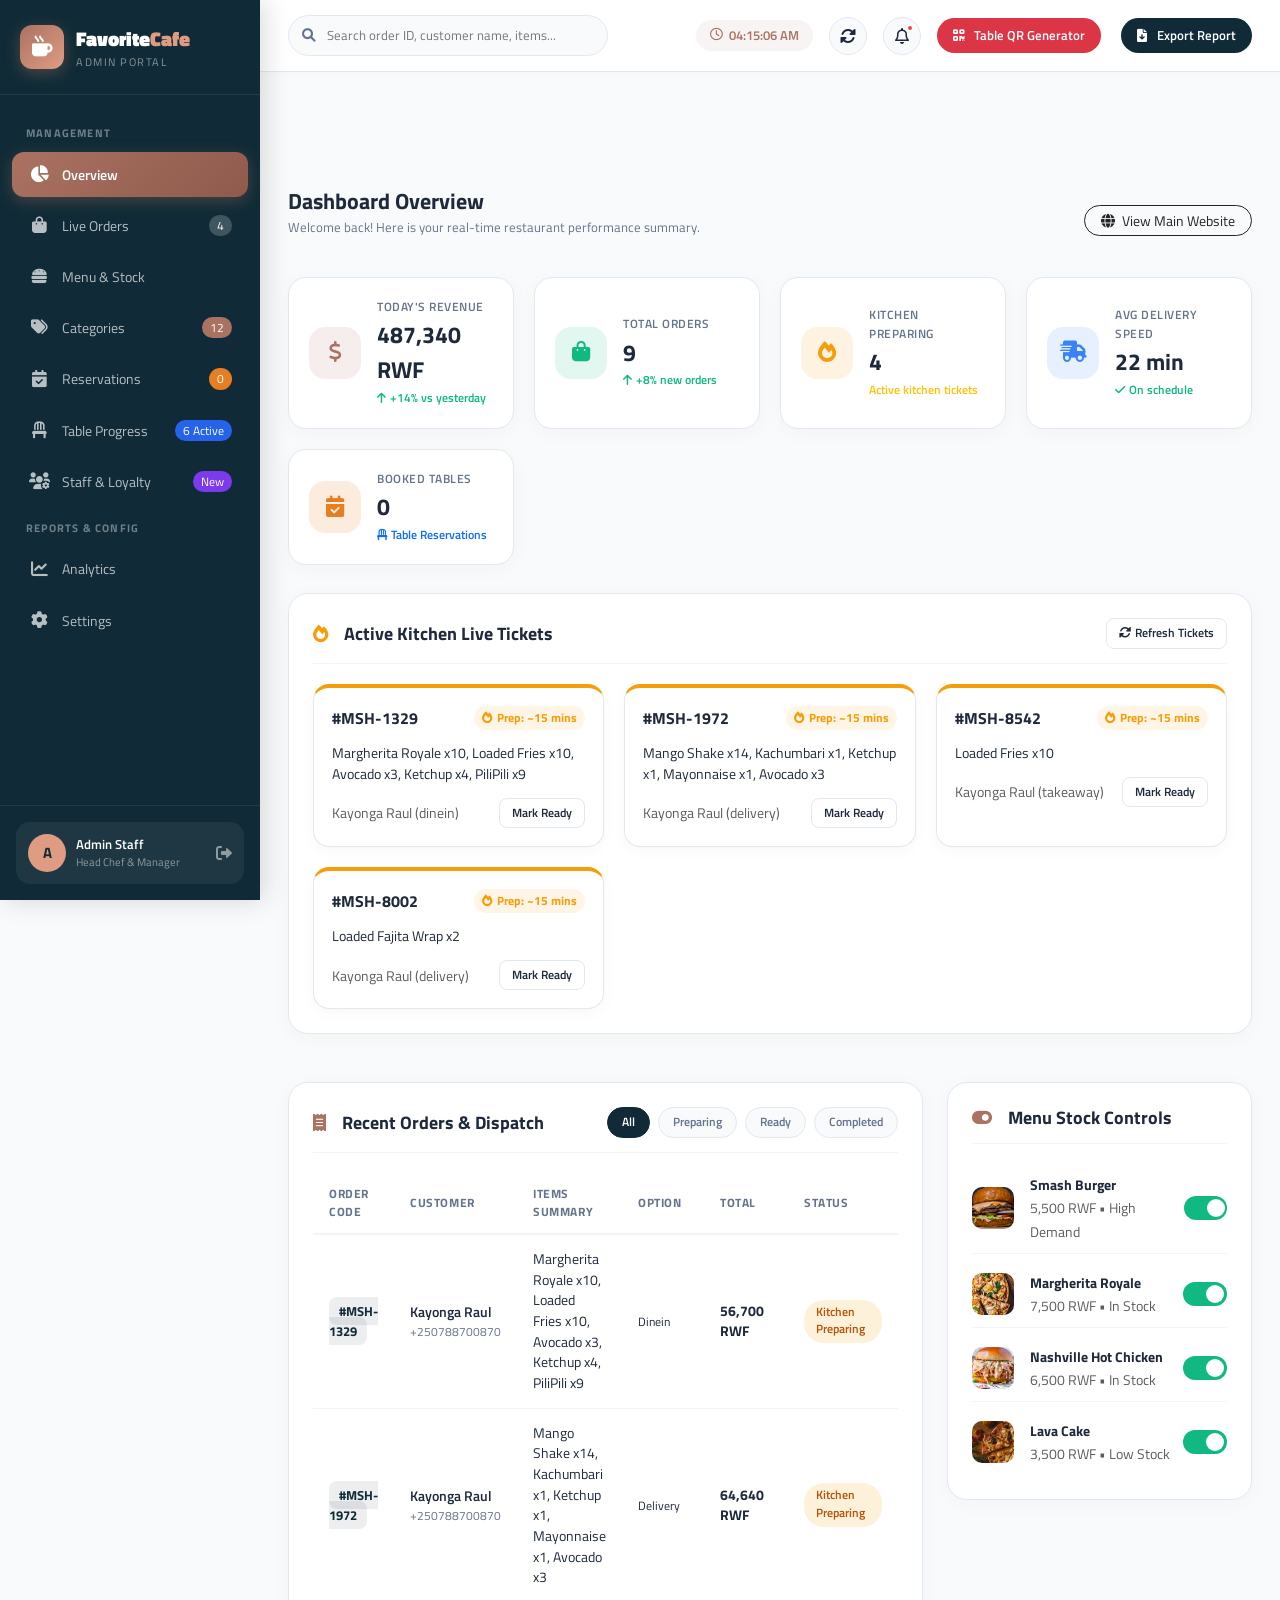
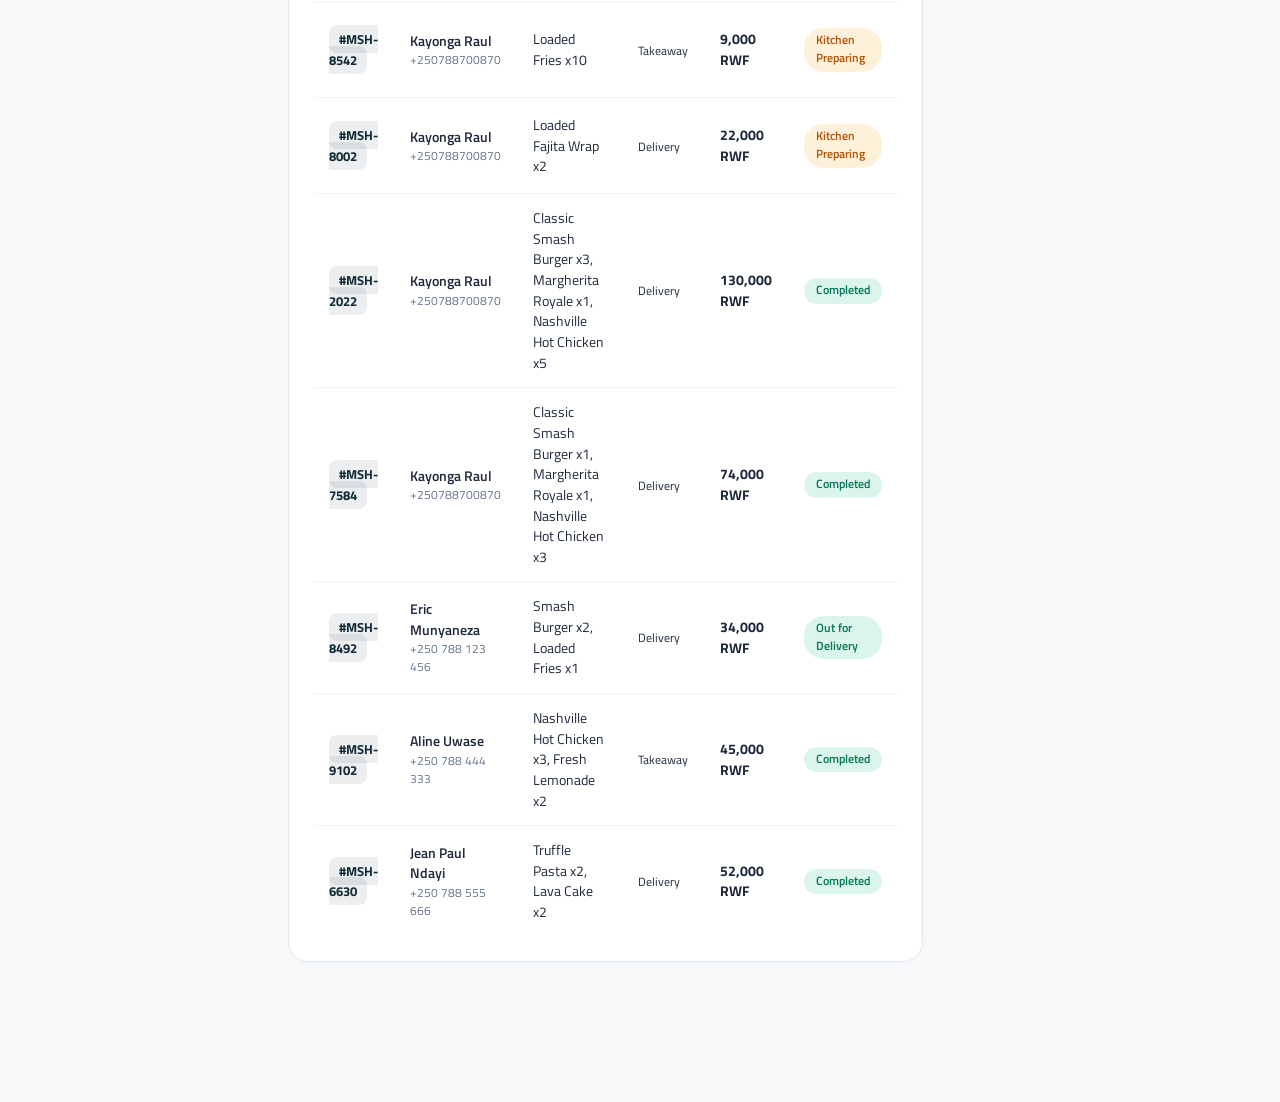
==== commit d9cd8d44: "Implement full-bleed top header modal design matching proposed layout mockups" ====
--- a/admin.html
+++ b/admin.html
@@ -1015,7 +1015,7 @@
             <h4 id="menuModalTitle"><i class="fas fa-utensils me-2" style="color:var(--primary);"></i>Add New Dish</h4>
             <button type="button" class="modal-standard-close" onclick="closeMenuItemModal()"><i class="fas fa-times"></i></button>
          </div>
-         <form id="menuItemForm" onsubmit="saveMenuItem(event)">
+         <form id="menuItemForm" onsubmit="saveMenuItem(event)" class="p-4" style="overflow-y:auto;">
             <input type="hidden" id="menuItemId" value="" />
             
             <div class="auth-input-group">
@@ -1103,7 +1103,7 @@
             <h4 class="mb-0" id="catModalTitle"><i class="fas fa-tags me-2" style="color:var(--primary);"></i>Add New Category</h4>
             <button type="button" class="modal-standard-close" onclick="closeCategoryModal()"><i class="fas fa-times"></i></button>
          </div>
-         <form id="categoryForm" onsubmit="saveCategorySubmit(event)">
+         <form id="categoryForm" onsubmit="saveCategorySubmit(event)" class="p-4" style="overflow-y:auto;">
             <input type="hidden" id="catId" value="" />
 
             <div class="auth-input-group">
--- a/css/style.css
+++ b/css/style.css
@@ -3239,45 +3239,61 @@
 .modal-standard-box {
   background: #ffffff;
   width: 100%;
-  max-width: 540px;
+  max-width: 560px;
   max-height: 90vh;
-  border-radius: 24px;
-  overflow-y: auto;
-  padding: 28px;
+  border-radius: 20px;
+  overflow: hidden;
+  padding: 0 !important;
   position: relative;
   box-shadow: 0 25px 70px rgba(0, 0, 0, 0.4);
+  display: flex;
+  flex-direction: column;
 }
 
 .modal-standard-header {
+  padding: 18px 24px;
+  background: #102b37;
+  color: #ffffff;
   display: flex;
   align-items: center;
   justify-content: space-between;
-  margin-bottom: 20px;
-  border-bottom: 1px solid #f1f5f9;
-  padding-bottom: 12px;
-}
-.modal-standard-header h4 {
+  border-top-left-radius: 20px;
+  border-top-right-radius: 20px;
   margin: 0;
-  font-size: 1.25rem;
-  font-family: 'Poppins', sans-serif;
+  width: 100%;
+  flex-shrink: 0;
+}
+.modal-standard-header h4, .modal-standard-header h5 {
+  margin: 0;
+  font-size: 1.2rem;
+  font-family: 'Titillium Web', sans-serif;
   font-weight: 700;
-  color: var(--dark);
+  color: #ffffff;
+  display: flex;
+  align-items: center;
+}
+.modal-standard-header h4 i, .modal-standard-header h5 i {
+  color: #df9c83 !important;
+  font-size: 1.15rem;
 }
 .modal-standard-close {
-  background: #f1f5f9;
+  background: rgba(255, 255, 255, 0.18);
   border: none;
-  color: #64748b;
+  color: #ffffff;
   width: 32px;
   height: 32px;
   border-radius: 50%;
   cursor: pointer;
-  transition: 0.2s;
+  transition: all 0.2s ease;
   display: flex;
   align-items: center;
   justify-content: center;
 }
 .modal-standard-close:hover {
-  background: #e2e8f0;
+  background: rgba(255, 255, 255, 0.35);
+  color: #ffffff;
+  transform: scale(1.05);
+}
   color: var(--dark);
 }
 
--- a/css/admin.css
+++ b/css/admin.css
@@ -823,29 +823,36 @@
 
 .modal-standard-box, .modal-box {
   background: #ffffff;
-  border-radius: 24px;
-  box-shadow: 0 25px 60px rgba(0, 0, 0, 0.25), 0 0 0 1px rgba(255, 255, 255, 0.1);
+  border-radius: 20px;
+  box-shadow: 0 25px 60px rgba(0, 0, 0, 0.35);
   overflow: hidden;
   width: 100%;
-  max-width: 540px;
+  max-width: 560px;
   max-height: 90vh;
   display: flex;
   flex-direction: column;
   position: relative;
+  border: none;
+  padding: 0 !important;
 }
 
 .modal-standard-header {
-  padding: 20px 26px;
-  background: linear-gradient(135deg, #102b37 0%, #1a3c4c 100%);
+  padding: 18px 24px;
+  background: #102b37;
   color: #ffffff;
   display: flex;
   align-items: center;
   justify-content: space-between;
+  border-top-left-radius: 20px;
+  border-top-right-radius: 20px;
+  margin: 0;
+  width: 100%;
+  flex-shrink: 0;
 }
 
 .modal-standard-header h4, .modal-standard-header h5 {
   margin: 0;
-  font-size: 1.15rem;
+  font-size: 1.2rem;
   font-weight: 700;
   font-family: 'Titillium Web', sans-serif;
   color: #ffffff;
@@ -853,8 +860,13 @@
   align-items: center;
 }
 
+.modal-standard-header h4 i, .modal-standard-header h5 i {
+  color: #df9c83 !important;
+  font-size: 1.15rem;
+}
+
 .modal-standard-close, .btn-close-modal {
-  background: rgba(255, 255, 255, 0.15);
+  background: rgba(255, 255, 255, 0.18);
   border: none;
   color: #ffffff;
   width: 32px;
@@ -864,12 +876,20 @@
   align-items: center;
   justify-content: center;
   cursor: pointer;
-  transition: 0.2s ease;
+  transition: all 0.2s ease;
 }
 
 .modal-standard-close:hover, .btn-close-modal:hover {
-  background: rgba(255, 255, 255, 0.3);
-  transform: rotate(90deg);
+  background: rgba(255, 255, 255, 0.35);
+  color: #ffffff;
+  transform: scale(1.05);
+}
+
+.modal-standard-box > form,
+.modal-standard-box > .modal-body,
+.modal-standard-box > div:not(.modal-standard-header) {
+  padding: 24px;
+  overflow-y: auto;
 }
 
 /* Thermal Receipt Paper Styling */
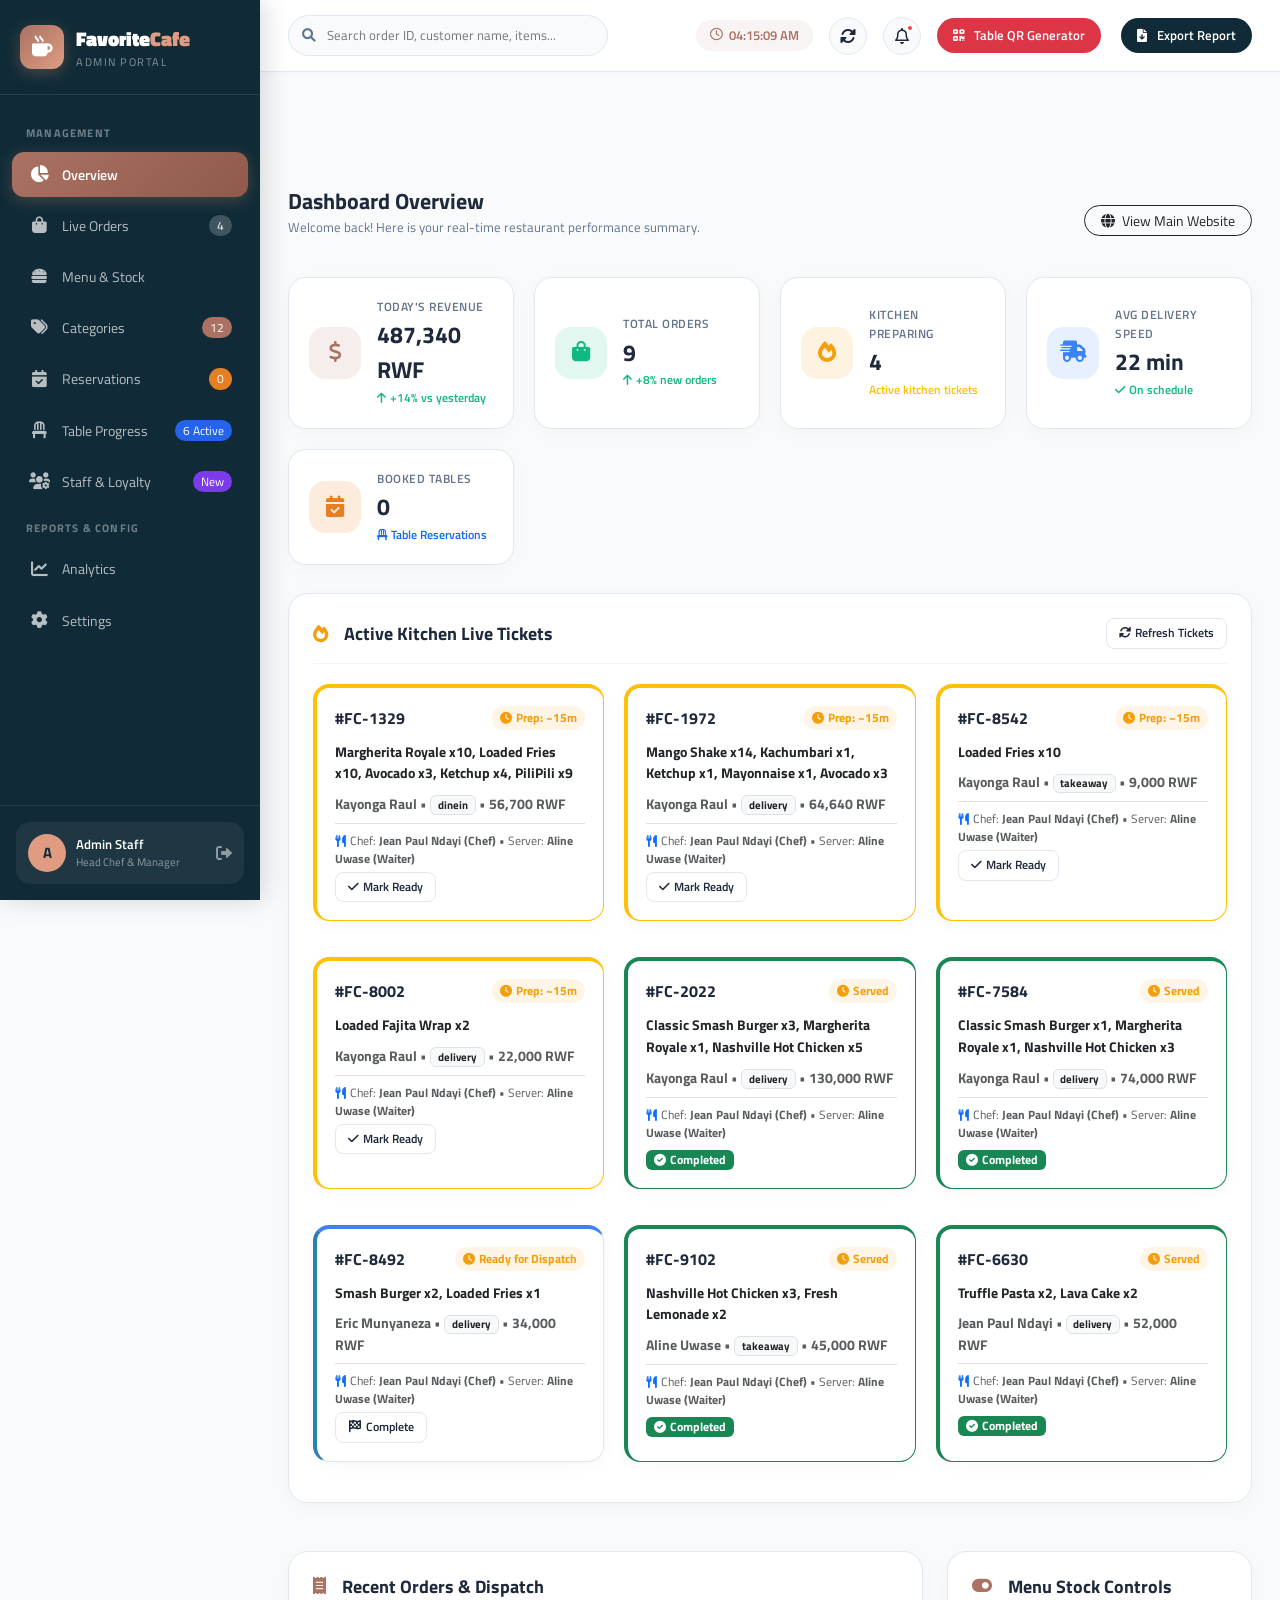
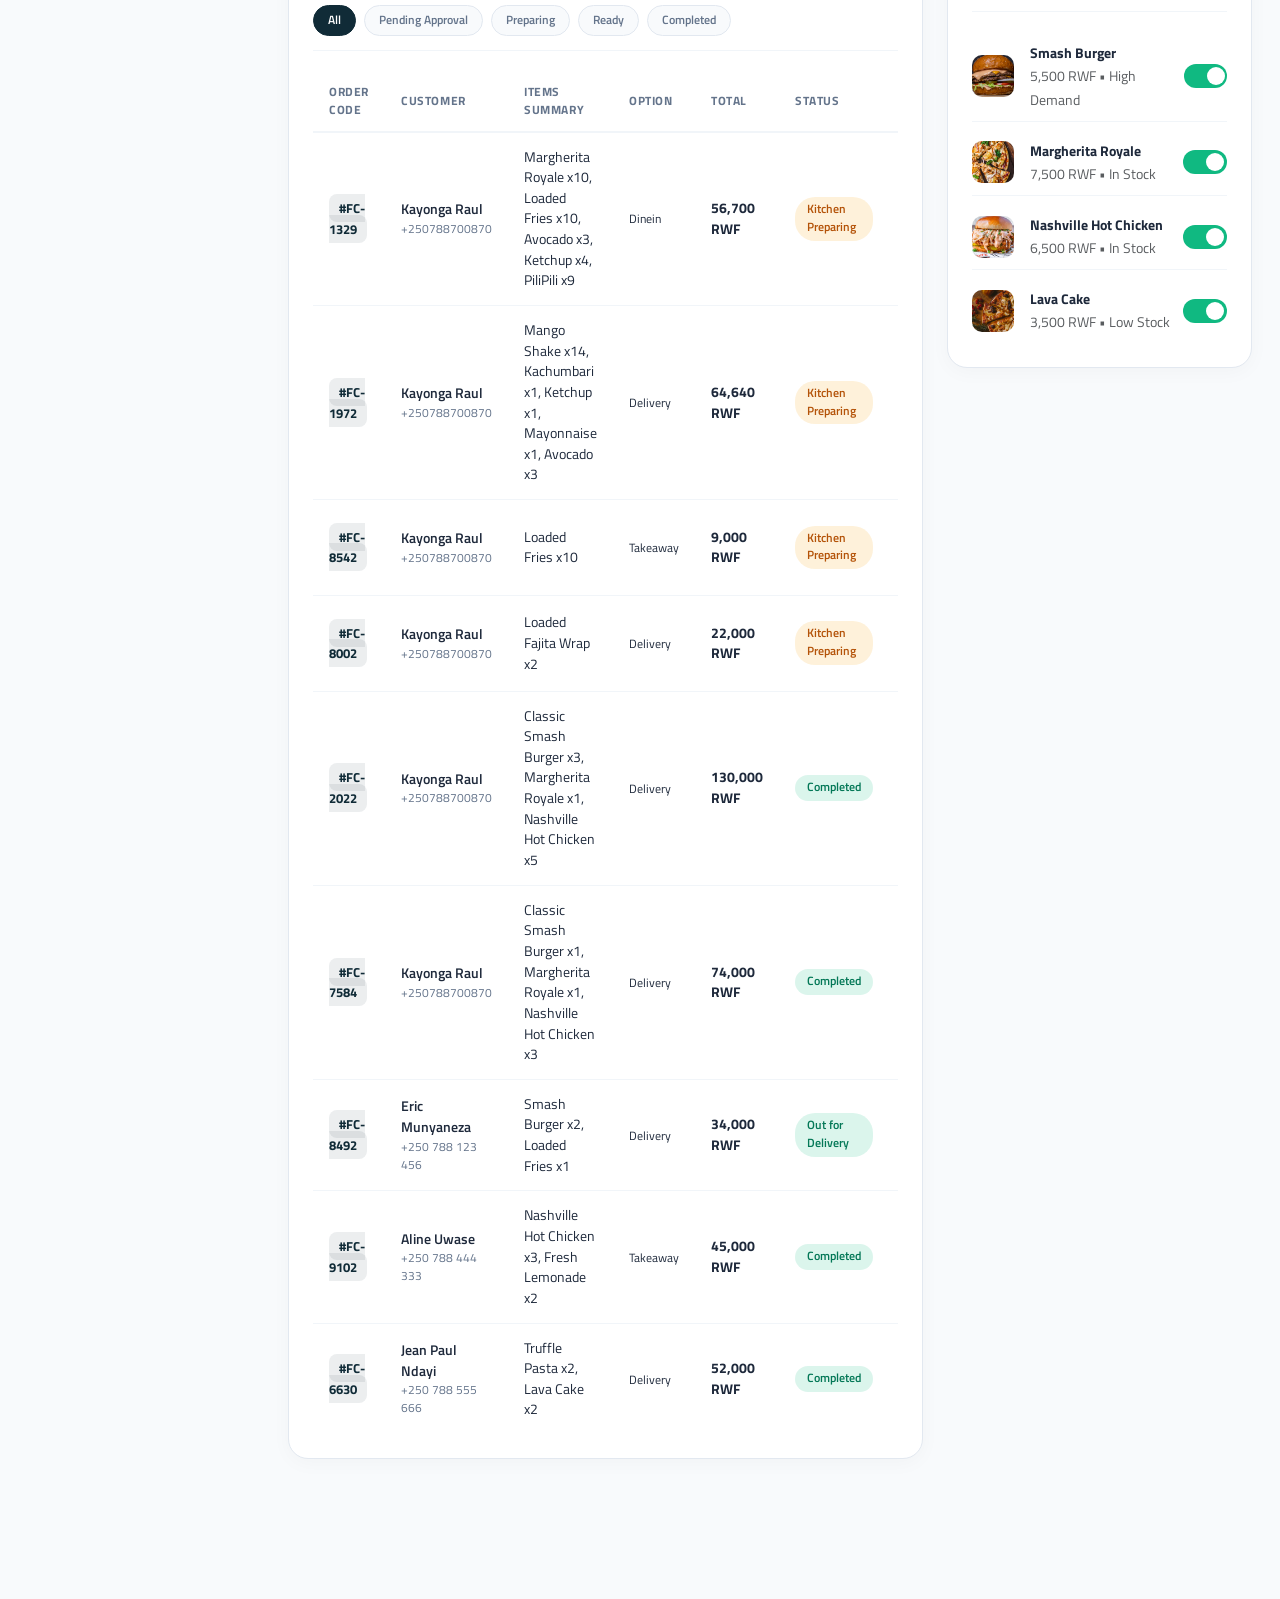
==== commit 64809be9: "Fix Admin DB sync, resolve notification spam, and update UI modals" ====
--- a/admin.html
+++ b/admin.html
@@ -6,11 +6,13 @@
    <meta name="viewport" content="width=device-width, initial-scale=1">
    <title>Favorite Cafe - Admin Dashboard</title>
    <link rel="icon" type="image/x-icon" href="img/menu/dashboard.png">
-   
+
    <!-- Google Fonts -->
    <link rel="preconnect" href="https://fonts.googleapis.com">
    <link rel="preconnect" href="https://fonts.gstatic.com" crossorigin>
-   <link href="https://fonts.googleapis.com/css2?family=Titillium+Web:ital,wght@0,200;0,300;0,400;0,600;0,700;0,900;1,200;1,300;1,400;1,600;1,700&display=swap" rel="stylesheet">
+   <link
+      href="https://fonts.googleapis.com/css2?family=Titillium+Web:ital,wght@0,200;0,300;0,400;0,600;0,700;0,900;1,200;1,300;1,400;1,600;1,700&display=swap"
+      rel="stylesheet">
 
    <!-- CSS Assets -->
    <link href="css/bootstrap.min.css" rel="stylesheet" />
@@ -41,12 +43,12 @@
 
       <nav class="sidebar-menu">
          <div class="sidebar-label">Management</div>
-         
+
          <a href="#" class="sidebar-item active" data-tab="overview">
             <i class="fas fa-chart-pie"></i>
             <span>Overview</span>
          </a>
-         
+
          <a href="#" class="sidebar-item" data-tab="orders">
             <i class="fas fa-shopping-bag"></i>
             <span>Live Orders</span>
@@ -118,7 +120,8 @@
       <header class="admin-topbar">
          <div class="search-box-wrap">
             <i class="fas fa-search"></i>
-            <input type="text" id="adminOrderSearch" placeholder="Search order ID, customer name, items..." autocomplete="off" />
+            <input type="text" id="adminOrderSearch" placeholder="Search order ID, customer name, items..."
+               autocomplete="off" />
          </div>
 
          <div class="topbar-actions">
@@ -131,12 +134,14 @@
                <i class="fas fa-sync-alt"></i>
             </button>
 
-            <button type="button" class="topbar-icon-btn" onclick="openNotificationLogModal()" title="Notifications & Dispatch Logs">
+            <button type="button" class="topbar-icon-btn" onclick="openNotificationLogModal()"
+               title="Notifications & Dispatch Logs">
                <i class="far fa-bell"></i>
                <span class="notify-dot" id="adminNotifyDot"></span>
             </button>
 
-            <button type="button" class="btn-header-action bg-danger text-white border-0 me-1" onclick="openTableQrModal()">
+            <button type="button" class="btn-header-action bg-danger text-white border-0 me-1"
+               onclick="openTableQrModal()">
                <i class="fas fa-qrcode me-1"></i> Table QR Generator
             </button>
 
@@ -158,7 +163,8 @@
                   <h3>Dashboard Overview</h3>
                   <p>Welcome back! Here is your real-time restaurant performance summary.</p>
                </div>
-               <button class="btn btn-sm btn-outline-dark rounded-pill px-3" onclick="window.location.href='index.html'">
+               <button class="btn btn-sm btn-outline-dark rounded-pill px-3"
+                  onclick="window.location.href='index.html'">
                   <i class="fas fa-globe me-1"></i> View Main Website
                </button>
             </div>
@@ -227,7 +233,8 @@
                   <div class="admin-card">
                      <div class="admin-card-header">
                         <h5><i class="fas fa-fire me-2" style="color:var(--amber);"></i>Active Kitchen Live Tickets</h5>
-                        <button type="button" class="btn-action-sm" onclick="refreshKitchenData()"><i class="fas fa-sync-alt me-1"></i>Refresh Tickets</button>
+                        <button type="button" class="btn-action-sm" onclick="refreshKitchenData()"><i
+                              class="fas fa-sync-alt me-1"></i>Refresh Tickets</button>
                      </div>
                      <div class="kitchen-grid" id="kitchenGrid">
                         <!-- Dynamic kitchen tickets rendered here -->
@@ -241,9 +248,11 @@
                <div class="col-lg-8">
                   <div class="admin-card">
                      <div class="admin-card-header flex-wrap gap-2">
-                        <h5><i class="fas fa-receipt me-2" style="color:var(--primary);"></i>Recent Orders &amp; Dispatch</h5>
+                        <h5><i class="fas fa-receipt me-2" style="color:var(--primary);"></i>Recent Orders &amp;
+                           Dispatch</h5>
                         <div class="order-filter-pills">
                            <button class="filter-pill active" data-filter="all">All</button>
+                           <button class="filter-pill" data-filter="pending">Pending Approval</button>
                            <button class="filter-pill" data-filter="preparing">Preparing</button>
                            <button class="filter-pill" data-filter="ready">Ready</button>
                            <button class="filter-pill" data-filter="completed">Completed</button>
@@ -279,7 +288,7 @@
                      <div class="d-flex flex-column gap-2 mt-2">
                         <div class="stock-item-row">
                            <div class="d-flex align-items-center gap-3">
-                              <img src="img/menu/1.jpg" class="stock-item-thumb" alt="" />
+                              <img src="img/menu/1.jpg" class="stock-item-thumb" alt="Smash Burger" />
                               <div>
                                  <strong class="d-block" style="font-size:0.88rem;">Smash Burger</strong>
                                  <span class="small text-muted">5,500 RWF • High Demand</span>
@@ -293,7 +302,7 @@
 
                         <div class="stock-item-row">
                            <div class="d-flex align-items-center gap-3">
-                              <img src="img/menu/2.jpg" class="stock-item-thumb" alt="" />
+                              <img src="img/menu/2.jpg" class="stock-item-thumb" alt="Margherita Royale" />
                               <div>
                                  <strong class="d-block" style="font-size:0.88rem;">Margherita Royale</strong>
                                  <span class="small text-muted">7,500 RWF • In Stock</span>
@@ -307,7 +316,7 @@
 
                         <div class="stock-item-row">
                            <div class="d-flex align-items-center gap-3">
-                              <img src="img/menu/3.jpg" class="stock-item-thumb" alt="" />
+                              <img src="img/menu/3.jpg" class="stock-item-thumb" alt="Nashville Hot Chicken" />
                               <div>
                                  <strong class="d-block" style="font-size:0.88rem;">Nashville Hot Chicken</strong>
                                  <span class="small text-muted">6,500 RWF • In Stock</span>
@@ -321,7 +330,7 @@
 
                         <div class="stock-item-row">
                            <div class="d-flex align-items-center gap-3">
-                              <img src="img/menu/6.jpg" class="stock-item-thumb" alt="" />
+                              <img src="img/menu/6.jpg" class="stock-item-thumb" alt="Lava Cake" />
                               <div>
                                  <strong class="d-block" style="font-size:0.88rem;">Lava Cake</strong>
                                  <span class="small text-muted">3,500 RWF • Low Stock</span>
@@ -345,25 +354,43 @@
             <div class="page-title-row">
                <div>
                   <h3>Live Orders Dispatch Board</h3>
-                  <p>Filter, manage and track active kitchen and delivery orders in real-time.</p>
-               </div>
-               <button class="btn btn-sm btn-outline-dark rounded-pill px-3" onclick="refreshAdminOrders()">
-                  <i class="fas fa-sync-alt me-1"></i> Refresh Orders
-               </button>
+                  <p>Filter, manage, approve and track active kitchen and delivery orders in real-time.</p>
+               </div>
+               <div class="d-flex align-items-center gap-2">
+                  <button class="btn btn-sm btn-primary rounded-pill px-3 shadow-sm" onclick="openCreateOrderModal()"
+                     style="background:var(--primary); border-color:var(--primary);">
+                     <i class="fas fa-plus me-1"></i> New Live Order
+                  </button>
+                  <button class="btn btn-sm btn-outline-dark rounded-pill px-3" onclick="refreshAdminOrders()">
+                     <i class="fas fa-sync-alt me-1"></i> Refresh Orders
+                  </button>
+               </div>
             </div>
 
             <div class="admin-card p-0 overflow-hidden">
-               <div class="p-3 bg-light border-bottom d-flex justify-content-between align-items-center flex-wrap gap-2">
+               <div
+                  class="p-3 bg-light border-bottom d-flex justify-content-between align-items-center flex-wrap gap-2">
                   <div class="order-filter-pills">
-                     <button class="filter-pill active" data-filter="all" onclick="filterLiveOrdersBoard('all', this)">All Orders</button>
-                     <button class="filter-pill" data-filter="preparing" onclick="filterLiveOrdersBoard('preparing', this)">Kitchen Preparing</button>
-                     <button class="filter-pill" data-filter="ready" onclick="filterLiveOrdersBoard('ready', this)">Ready for Dispatch</button>
-                     <button class="filter-pill" data-filter="completed" onclick="filterLiveOrdersBoard('completed', this)">Completed</button>
-                  </div>
-                  
+                     <button class="filter-pill active" data-filter="all"
+                        onclick="filterLiveOrdersBoard('all', this)">All Orders</button>
+                     <button class="filter-pill" data-filter="pending"
+                        onclick="filterLiveOrdersBoard('pending', this)">Pending Approval</button>
+                     <button class="filter-pill" data-filter="preparing"
+                        onclick="filterLiveOrdersBoard('preparing', this)">Kitchen Preparing</button>
+                     <button class="filter-pill" data-filter="ready"
+                        onclick="filterLiveOrdersBoard('ready', this)">Ready for Dispatch</button>
+                     <button class="filter-pill" data-filter="completed"
+                        onclick="filterLiveOrdersBoard('completed', this)">Completed</button>
+                     <button class="filter-pill" data-filter="archived"
+                        onclick="filterLiveOrdersBoard('archived', this)">Disabled / Archived</button>
+                  </div>
+
                   <div class="position-relative" style="min-width: 260px;">
                      <i class="fas fa-search position-absolute top-50 start-0 translate-middle-y ms-3 text-muted"></i>
-                     <input type="text" id="liveOrdersSearchInput" class="form-control form-control-sm ps-5 rounded-pill" placeholder="Search order code, customer, item..." onkeyup="onLiveOrdersSearchChange()" autocomplete="off" />
+                     <input type="text" id="liveOrdersSearchInput"
+                        class="form-control form-control-sm ps-5 rounded-pill"
+                        placeholder="Search order code, customer, item..." onkeyup="onLiveOrdersSearchChange()"
+                        autocomplete="off" />
                   </div>
                </div>
 
@@ -387,8 +414,9 @@
                </div>
 
                <!-- Pagination Footer -->
-               <div class="p-3 bg-light border-top d-flex justify-content-between align-items-center flex-wrap gap-2" id="liveOrdersPaginationBar">
-                  <div class="small text-muted font-weight-bold" id="liveOrdersPaginationInfo">
+               <div class="p-3 bg-light border-top d-flex justify-content-between align-items-center flex-wrap gap-2"
+                  id="liveOrdersPaginationBar">
+                  <div class="small text-muted fw-bold" id="liveOrdersPaginationInfo">
                      Showing 1 to 7 of 7 orders
                   </div>
                   <nav>
@@ -409,7 +437,8 @@
                   <h3>Menu &amp; Inventory Management</h3>
                   <p>Create, edit, delete and toggle dish availability in real-time.</p>
                </div>
-               <button class="btn btn-primary rounded-pill px-4" style="background:var(--primary);border-color:var(--primary);" onclick="openAddMenuModal()">
+               <button class="btn btn-primary rounded-pill px-4"
+                  style="background:var(--primary);border-color:var(--primary);" onclick="openAddMenuModal()">
                   <i class="fas fa-plus me-1"></i> Add New Menu Item
                </button>
             </div>
@@ -419,24 +448,28 @@
                <div class="d-flex justify-content-between align-items-center flex-wrap gap-3">
                   <!-- Dynamic Category Filter Pills -->
                   <div class="d-flex align-items-center gap-1 flex-wrap" id="adminMenuCategoryPills">
-                     <button class="filter-pill active" data-cat="all" onclick="setAdminMenuCategoryFilter('all', this)">All Categories</button>
-                  </div>
-                  
+                     <button class="filter-pill active" data-cat="all"
+                        onclick="setAdminMenuCategoryFilter('all', this)">All Categories</button>
+                  </div>
+
                   <!-- Dish Search Input -->
                   <div class="position-relative" style="min-width: 250px;">
                      <i class="fas fa-search position-absolute top-50 start-0 translate-middle-y ms-3 text-muted"></i>
-                     <input type="text" id="adminMenuSearchInput" class="form-control form-control-sm ps-5 rounded-pill" placeholder="Search dish title, tags..." onkeyup="onAdminMenuSearchChange()" autocomplete="off" />
-                  </div>
-               </div>
-            </div>
-            
+                     <input type="text" id="adminMenuSearchInput" class="form-control form-control-sm ps-5 rounded-pill"
+                        placeholder="Search dish title, tags..." onkeyup="onAdminMenuSearchChange()"
+                        autocomplete="off" />
+                  </div>
+               </div>
+            </div>
+
             <div class="row g-4 mb-4" id="adminMenuGrid">
                <!-- Dynamic Menu Cards rendered here -->
             </div>
 
             <!-- PAGINATION FOOTER BAR -->
-            <div class="admin-card p-3 d-flex justify-content-between align-items-center flex-wrap gap-2" id="adminMenuPaginationBar">
-               <div class="small text-muted font-weight-bold" id="adminMenuPaginationInfo">
+            <div class="admin-card p-3 d-flex justify-content-between align-items-center flex-wrap gap-2"
+               id="adminMenuPaginationBar">
+               <div class="small text-muted fw-bold" id="adminMenuPaginationInfo">
                   Showing 1 to 10 of 20 items
                </div>
                <nav>
@@ -448,7 +481,7 @@
          </section>
 
          <!-- ============================================================
-               TAB: CATEGORIES MANAGEMENT (FULL CRUD)
+               TAB 4: CATEGORIES MANAGEMENT (FULL CRUD)
                ============================================================ -->
          <section id="tab-categories" class="tab-section">
             <div class="page-title-row">
@@ -456,20 +489,24 @@
                   <h3>Category Management</h3>
                   <p>Create, edit, disable &amp; update filter categories for your website menu.</p>
                </div>
-               <button class="btn btn-primary rounded-pill px-4" style="background:var(--primary);border-color:var(--primary);" onclick="openCategoryModal()">
+               <button class="btn btn-primary rounded-pill px-4"
+                  style="background:var(--primary);border-color:var(--primary);" onclick="openCategoryModal()">
                   <i class="fas fa-plus me-1"></i> Add New Category
                </button>
             </div>
-            
+
             <div class="admin-card p-0 overflow-hidden">
-               <div class="p-3 bg-light border-bottom d-flex justify-content-between align-items-center flex-wrap gap-2">
+               <div
+                  class="p-3 bg-light border-bottom d-flex justify-content-between align-items-center flex-wrap gap-2">
                   <div class="d-flex align-items-center gap-2">
-                     <span class="fw-bold text-dark"><i class="fas fa-tags me-1 text-warning"></i> Menu Categories</span>
+                     <span class="fw-bold text-dark"><i class="fas fa-tags me-1 text-warning"></i> Menu
+                        Categories</span>
                      <span class="badge bg-secondary rounded-pill" id="adminCatCountBadge">8 Categories</span>
                   </div>
                   <div class="position-relative" style="min-width: 240px;">
                      <i class="fas fa-search position-absolute top-50 start-0 translate-middle-y ms-3 text-muted"></i>
-                     <input type="text" id="adminCatSearchInput" class="form-control form-control-sm ps-5 rounded-pill" placeholder="Search category..." onkeyup="renderAdminCategoriesTable()" autocomplete="off" />
+                     <input type="text" id="adminCatSearchInput" class="form-control form-control-sm ps-5 rounded-pill"
+                        placeholder="Search category..." onkeyup="renderAdminCategoriesTable()" autocomplete="off" />
                   </div>
                </div>
 
@@ -495,7 +532,7 @@
          </section>
 
          <!-- ============================================================
-               TAB 4: TABLE RESERVATIONS MANAGEMENT
+               TAB 5: TABLE RESERVATIONS MANAGEMENT
                ============================================================ -->
          <section id="tab-reservations" class="tab-section">
             <div class="page-title-row">
@@ -504,7 +541,8 @@
                   <p>Manage customer table bookings, party sizes, and seating arrangements.</p>
                </div>
                <div class="d-flex gap-2">
-                  <select id="adminResFilter" class="form-select form-select-sm rounded-pill" onchange="renderAdminReservations()">
+                  <select id="adminResFilter" class="form-select form-select-sm rounded-pill"
+                     onchange="renderAdminReservations()">
                      <option value="all">All Statuses</option>
                      <option value="Confirmed" selected>Confirmed Only</option>
                      <option value="Seated">Seated</option>
@@ -537,13 +575,14 @@
          </section>
 
          <!-- ============================================================
-               TAB 5: LIVE TABLE DINING TRACKER WITH PROGRESS BARS
+               TAB 6: LIVE TABLE DINING TRACKER WITH PROGRESS BARS
                ============================================================ -->
          <section id="tab-tables" class="tab-section">
             <div class="page-title-row">
                <div>
                   <h3>Live Table Dining Tracker</h3>
-                  <p>Track dine-in tables in real-time with animated progress bars (Seated ➔ Cooking ➔ Dining ➔ Bill ➔ Cleared).</p>
+                  <p>Track dine-in tables in real-time with animated progress bars (Seated ➔ Cooking ➔ Dining ➔ Bill ➔
+                     Cleared).</p>
                </div>
                <button class="btn btn-sm btn-outline-dark rounded-pill px-3" onclick="resetAllTables()">
                   <i class="fas fa-sync-alt me-1"></i> Reset All Tables
@@ -552,7 +591,7 @@
 
             <!-- Stage Legend Bar -->
             <div class="p-3 bg-white border rounded-3 mb-4 shadow-sm">
-               <div class="row align-items-center text-center g-2 small font-weight-bold">
+               <div class="row align-items-center text-center g-2 small fw-bold">
                   <div class="col-md-2 col-4">
                      <span class="badge bg-primary w-100 py-2 shadow-sm">1. Seated (20%)</span>
                   </div>
@@ -573,258 +612,290 @@
 
             <!-- Live Tables Grid -->
             <div class="row g-3" id="liveTablesProgressGrid">
-            <div class="col-lg-3 col-md-6">
-               <div class="table-tracker-card p-3 bg-white rounded-3 border shadow-sm h-100 position-relative">
-                  <div class="d-flex justify-content-between align-items-center mb-2">
-                     <h5 class="font-weight-bold mb-0 text-dark">Table #1 <span class="badge bg-light text-dark border ms-1 font-weight-normal">Main Hall</span></h5>
-                     <span class="badge bg-dark font-monospace"><i class="far fa-clock me-1"></i>38 min</span>
-                  </div>
-                  
-                  <div class="small text-muted mb-3">
-                     <i class="fas fa-user me-1 text-primary"></i><strong>Kagabo Patrick</strong> (4 Guests)
-                  </div>
-                  
-                  <!-- Live Animated Progress Bar -->
-                  <div class="mb-3">
-                     <div class="d-flex justify-content-between small font-weight-bold mb-1">
-                        <span class="text-uppercase" style="font-size:0.75rem;">Stage: Dining &amp; Eating</span>
-                        <span class="text-dark" style="font-size:0.75rem;">70%</span>
-                     </div>
-                     <div class="progress" style="height: 12px; border-radius: 10px; background: #e2e8f0;">
-                        <div class="progress-bar progress-bar-striped progress-bar-animated bg-info text-dark" role="progressbar" style="width: 70%;" aria-valuenow="70" aria-valuemin="0" aria-valuemax="100"></div>
-                     </div>
-                  </div>
-
-                  <div class="d-flex justify-content-between align-items-center mt-3 pt-2 border-top">
-                     <small class="text-muted text-truncate me-2" title="Guests enjoying main meals">Guests enjoying main meals</small>
-                     <button class="btn btn-sm btn-outline-dark py-1 px-2 font-weight-bold text-nowrap" onclick="advanceTableStage(1)">
-                        ▶ Next Stage
-                     </button>
-                  </div>
-               </div>
-            </div>
-        
-            <div class="col-lg-3 col-md-6">
-               <div class="table-tracker-card p-3 bg-white rounded-3 border shadow-sm h-100 position-relative">
-                  <div class="d-flex justify-content-between align-items-center mb-2">
-                     <h5 class="font-weight-bold mb-0 text-dark">Table #2 <span class="badge bg-light text-dark border ms-1 font-weight-normal">Main Hall</span></h5>
-                     <span class="badge bg-dark font-monospace"><i class="far fa-clock me-1"></i>15 min</span>
-                  </div>
-                  
-                  <div class="small text-muted mb-3">
-                     <i class="fas fa-user me-1 text-primary"></i><strong>Aline Uwase</strong> (2 Guests)
-                  </div>
-                  
-                  <!-- Live Animated Progress Bar -->
-                  <div class="mb-3">
-                     <div class="d-flex justify-content-between small font-weight-bold mb-1">
-                        <span class="text-uppercase" style="font-size:0.75rem;">Stage: Cooking / Serving</span>
-                        <span class="text-dark" style="font-size:0.75rem;">45%</span>
-                     </div>
-                     <div class="progress" style="height: 12px; border-radius: 10px; background: #e2e8f0;">
-                        <div class="progress-bar progress-bar-striped progress-bar-animated bg-warning text-dark" role="progressbar" style="width: 45%;" aria-valuenow="45" aria-valuemin="0" aria-valuemax="100"></div>
-                     </div>
-                  </div>
-
-                  <div class="d-flex justify-content-between align-items-center mt-3 pt-2 border-top">
-                     <small class="text-muted text-truncate me-2" title="Food prep &amp; appetizers served">Food prep &amp; appetizers served</small>
-                     <button class="btn btn-sm btn-outline-dark py-1 px-2 font-weight-bold text-nowrap" onclick="advanceTableStage(2)">
-                        ▶ Next Stage
-                     </button>
-                  </div>
-               </div>
-            </div>
-        
-            <div class="col-lg-3 col-md-6">
-               <div class="table-tracker-card p-3 bg-white rounded-3 border shadow-sm h-100 position-relative">
-                  <div class="d-flex justify-content-between align-items-center mb-2">
-                     <h5 class="font-weight-bold mb-0 text-dark">Table #3 <span class="badge bg-light text-dark border ms-1 font-weight-normal">Terrace</span></h5>
-                     <span class="badge bg-dark font-monospace"><i class="far fa-clock me-1"></i>55 min</span>
-                  </div>
-                  
-                  <div class="small text-muted mb-3">
-                     <i class="fas fa-user me-1 text-primary"></i><strong>Keza Diane</strong> (2 Guests)
-                  </div>
-                  
-                  <!-- Live Animated Progress Bar -->
-                  <div class="mb-3">
-                     <div class="d-flex justify-content-between small font-weight-bold mb-1">
-                        <span class="text-uppercase" style="font-size:0.75rem;">Stage: Bill Requested</span>
-                        <span class="text-dark" style="font-size:0.75rem;">90%</span>
-                     </div>
-                     <div class="progress" style="height: 12px; border-radius: 10px; background: #e2e8f0;">
-                        <div class="progress-bar progress-bar-striped progress-bar-animated bg-danger" role="progressbar" style="width: 90%;" aria-valuenow="90" aria-valuemin="0" aria-valuemax="100"></div>
-                     </div>
-                  </div>
-
-                  <div class="d-flex justify-content-between align-items-center mt-3 pt-2 border-top">
-                     <small class="text-muted text-truncate me-2" title="Bill requested &amp; payment">Bill requested &amp; payment</small>
-                     <button class="btn btn-sm btn-outline-dark py-1 px-2 font-weight-bold text-nowrap" onclick="advanceTableStage(3)">
-                        🧹 Clear Table
-                     </button>
-                  </div>
-               </div>
-            </div>
-        
-            <div class="col-lg-3 col-md-6">
-               <div class="table-tracker-card p-3 bg-white rounded-3 border shadow-sm h-100 position-relative">
-                  <div class="d-flex justify-content-between align-items-center mb-2">
-                     <h5 class="font-weight-bold mb-0 text-dark">Table #4 <span class="badge bg-light text-dark border ms-1 font-weight-normal">Terrace</span></h5>
-                     <span class="badge bg-dark font-monospace"><i class="far fa-clock me-1"></i>5 min</span>
-                  </div>
-                  
-                  <div class="small text-muted mb-3">
-                     <i class="fas fa-user me-1 text-primary"></i><strong>Eric Munyaneza</strong> (3 Guests)
-                  </div>
-                  
-                  <!-- Live Animated Progress Bar -->
-                  <div class="mb-3">
-                     <div class="d-flex justify-content-between small font-weight-bold mb-1">
-                        <span class="text-uppercase" style="font-size:0.75rem;">Stage: Seated</span>
-                        <span class="text-dark" style="font-size:0.75rem;">20%</span>
-                     </div>
-                     <div class="progress" style="height: 12px; border-radius: 10px; background: #e2e8f0;">
-                        <div class="progress-bar progress-bar-striped progress-bar-animated bg-primary" role="progressbar" style="width: 20%;" aria-valuenow="20" aria-valuemin="0" aria-valuemax="100"></div>
-                     </div>
-                  </div>
-
-                  <div class="d-flex justify-content-between align-items-center mt-3 pt-2 border-top">
-                     <small class="text-muted text-truncate me-2" title="Guests seated &amp; menus served">Guests seated &amp; menus served</small>
-                     <button class="btn btn-sm btn-outline-dark py-1 px-2 font-weight-bold text-nowrap" onclick="advanceTableStage(4)">
-                        ▶ Next Stage
-                     </button>
-                  </div>
-               </div>
-            </div>
-        
-            <div class="col-lg-3 col-md-6">
-               <div class="table-tracker-card p-3 bg-white rounded-3 border shadow-sm h-100 position-relative">
-                  <div class="d-flex justify-content-between align-items-center mb-2">
-                     <h5 class="font-weight-bold mb-0 text-dark">Table #5 <span class="badge bg-light text-dark border ms-1 font-weight-normal">VIP Lounge</span></h5>
-                     <span class="badge bg-dark font-monospace"><i class="far fa-clock me-1"></i>42 min</span>
-                  </div>
-                  
-                  <div class="small text-muted mb-3">
-                     <i class="fas fa-user me-1 text-primary"></i><strong>Jean Paul Ndayi</strong> (6 Guests)
-                  </div>
-                  
-                  <!-- Live Animated Progress Bar -->
-                  <div class="mb-3">
-                     <div class="d-flex justify-content-between small font-weight-bold mb-1">
-                        <span class="text-uppercase" style="font-size:0.75rem;">Stage: Dining &amp; Eating</span>
-                        <span class="text-dark" style="font-size:0.75rem;">70%</span>
-                     </div>
-                     <div class="progress" style="height: 12px; border-radius: 10px; background: #e2e8f0;">
-                        <div class="progress-bar progress-bar-striped progress-bar-animated bg-info text-dark" role="progressbar" style="width: 70%;" aria-valuenow="70" aria-valuemin="0" aria-valuemax="100"></div>
-                     </div>
-                  </div>
-
-                  <div class="d-flex justify-content-between align-items-center mt-3 pt-2 border-top">
-                     <small class="text-muted text-truncate me-2" title="Guests enjoying main meals">Guests enjoying main meals</small>
-                     <button class="btn btn-sm btn-outline-dark py-1 px-2 font-weight-bold text-nowrap" onclick="advanceTableStage(5)">
-                        ▶ Next Stage
-                     </button>
-                  </div>
-               </div>
-            </div>
-        
-            <div class="col-lg-3 col-md-6">
-               <div class="table-tracker-card p-3 bg-white rounded-3 border shadow-sm h-100 position-relative">
-                  <div class="d-flex justify-content-between align-items-center mb-2">
-                     <h5 class="font-weight-bold mb-0 text-dark">Table #6 <span class="badge bg-light text-dark border ms-1 font-weight-normal">VIP Lounge</span></h5>
-                     <span class="badge bg-secondary font-monospace"><i class="far fa-clock me-1"></i>Vacant</span>
-                  </div>
-                  
-                  <div class="small text-muted mb-3">
-                     <i class="fas fa-user me-1 text-primary"></i><strong>Vacant</strong> (Free)
-                  </div>
-                  
-                  <!-- Live Animated Progress Bar -->
-                  <div class="mb-3">
-                     <div class="d-flex justify-content-between small font-weight-bold mb-1">
-                        <span class="text-uppercase" style="font-size:0.75rem;">Stage: Cleared &amp; Free</span>
-                        <span class="text-dark" style="font-size:0.75rem;">100%</span>
-                     </div>
-                     <div class="progress" style="height: 12px; border-radius: 10px; background: #e2e8f0;">
-                        <div class="progress-bar progress-bar-striped progress-bar-animated bg-success" role="progressbar" style="width: 100%;" aria-valuenow="100" aria-valuemin="0" aria-valuemax="100"></div>
-                     </div>
-                  </div>
-
-                  <div class="d-flex justify-content-between align-items-center mt-3 pt-2 border-top">
-                     <small class="text-muted text-truncate me-2" title="Table cleaned &amp; sanitized">Table cleaned &amp; sanitized</small>
-                     <button class="btn btn-sm btn-outline-dark py-1 px-2 font-weight-bold text-nowrap" onclick="advanceTableStage(6)">
-                        🛋️ Seat New Guests
-                     </button>
-                  </div>
-               </div>
-            </div>
-        
-            <div class="col-lg-3 col-md-6">
-               <div class="table-tracker-card p-3 bg-white rounded-3 border shadow-sm h-100 position-relative">
-                  <div class="d-flex justify-content-between align-items-center mb-2">
-                     <h5 class="font-weight-bold mb-0 text-dark">Table #7 <span class="badge bg-light text-dark border ms-1 font-weight-normal">Garden</span></h5>
-                     <span class="badge bg-dark font-monospace"><i class="far fa-clock me-1"></i>20 min</span>
-                  </div>
-                  
-                  <div class="small text-muted mb-3">
-                     <i class="fas fa-user me-1 text-primary"></i><strong>Kayonga Raul</strong> (2 Guests)
-                  </div>
-                  
-                  <!-- Live Animated Progress Bar -->
-                  <div class="mb-3">
-                     <div class="d-flex justify-content-between small font-weight-bold mb-1">
-                        <span class="text-uppercase" style="font-size:0.75rem;">Stage: Cooking / Serving</span>
-                        <span class="text-dark" style="font-size:0.75rem;">45%</span>
-                     </div>
-                     <div class="progress" style="height: 12px; border-radius: 10px; background: #e2e8f0;">
-                        <div class="progress-bar progress-bar-striped progress-bar-animated bg-warning text-dark" role="progressbar" style="width: 45%;" aria-valuenow="45" aria-valuemin="0" aria-valuemax="100"></div>
-                     </div>
-                  </div>
-
-                  <div class="d-flex justify-content-between align-items-center mt-3 pt-2 border-top">
-                     <small class="text-muted text-truncate me-2" title="Food prep &amp; appetizers served">Food prep &amp; appetizers served</small>
-                     <button class="btn btn-sm btn-outline-dark py-1 px-2 font-weight-bold text-nowrap" onclick="advanceTableStage(7)">
-                        ▶ Next Stage
-                     </button>
-                  </div>
-               </div>
-            </div>
-        
-            <div class="col-lg-3 col-md-6">
-               <div class="table-tracker-card p-3 bg-white rounded-3 border shadow-sm h-100 position-relative">
-                  <div class="d-flex justify-content-between align-items-center mb-2">
-                     <h5 class="font-weight-bold mb-0 text-dark">Table #8 <span class="badge bg-light text-dark border ms-1 font-weight-normal">Garden</span></h5>
-                     <span class="badge bg-secondary font-monospace"><i class="far fa-clock me-1"></i>Vacant</span>
-                  </div>
-                  
-                  <div class="small text-muted mb-3">
-                     <i class="fas fa-user me-1 text-primary"></i><strong>Vacant</strong> (Free)
-                  </div>
-                  
-                  <!-- Live Animated Progress Bar -->
-                  <div class="mb-3">
-                     <div class="d-flex justify-content-between small font-weight-bold mb-1">
-                        <span class="text-uppercase" style="font-size:0.75rem;">Stage: Cleared &amp; Free</span>
-                        <span class="text-dark" style="font-size:0.75rem;">100%</span>
-                     </div>
-                     <div class="progress" style="height: 12px; border-radius: 10px; background: #e2e8f0;">
-                        <div class="progress-bar progress-bar-striped progress-bar-animated bg-success" role="progressbar" style="width: 100%;" aria-valuenow="100" aria-valuemin="0" aria-valuemax="100"></div>
-                     </div>
-                  </div>
-
-                  <div class="d-flex justify-content-between align-items-center mt-3 pt-2 border-top">
-                     <small class="text-muted text-truncate me-2" title="Table cleaned &amp; sanitized">Table cleaned &amp; sanitized</small>
-                     <button class="btn btn-sm btn-outline-dark py-1 px-2 font-weight-bold text-nowrap" onclick="advanceTableStage(8)">
-                        🛋️ Seat New Guests
-                     </button>
-                  </div>
-               </div>
-            </div>
-        </div>
+               <div class="col-lg-3 col-md-6">
+                  <div class="table-tracker-card p-3 bg-white rounded-3 border shadow-sm h-100 position-relative">
+                     <div class="d-flex justify-content-between align-items-center mb-2">
+                        <h5 class="fw-bold mb-0 text-dark">Table #1 <span
+                              class="badge bg-light text-dark border ms-1 fw-normal">Main Hall</span></h5>
+                        <span class="badge bg-dark font-monospace"><i class="far fa-clock me-1"></i>38 min</span>
+                     </div>
+
+                     <div class="small text-muted mb-3">
+                        <i class="fas fa-user me-1 text-primary"></i><strong>Kagabo Patrick</strong> (4 Guests)
+                     </div>
+
+                     <div class="mb-3">
+                        <div class="d-flex justify-content-between small fw-bold mb-1">
+                           <span class="text-uppercase" style="font-size:0.75rem;">Stage: Dining &amp; Eating</span>
+                           <span class="text-dark" style="font-size:0.75rem;">70%</span>
+                        </div>
+                        <div class="progress" style="height: 12px; border-radius: 10px; background: #e2e8f0;">
+                           <div class="progress-bar progress-bar-striped progress-bar-animated bg-info text-dark"
+                              role="progressbar" style="width: 70%;" aria-valuenow="70" aria-valuemin="0"
+                              aria-valuemax="100"></div>
+                        </div>
+                     </div>
+
+                     <div class="d-flex justify-content-between align-items-center mt-3 pt-2 border-top">
+                        <small class="text-muted text-truncate me-2" title="Guests enjoying main meals">Guests enjoying
+                           main meals</small>
+                        <button class="btn btn-sm btn-outline-dark py-1 px-2 fw-bold text-nowrap"
+                           onclick="advanceTableStage(1)">
+                           ▶ Next Stage
+                        </button>
+                     </div>
+                  </div>
+               </div>
+
+               <div class="col-lg-3 col-md-6">
+                  <div class="table-tracker-card p-3 bg-white rounded-3 border shadow-sm h-100 position-relative">
+                     <div class="d-flex justify-content-between align-items-center mb-2">
+                        <h5 class="fw-bold mb-0 text-dark">Table #2 <span
+                              class="badge bg-light text-dark border ms-1 fw-normal">Main Hall</span></h5>
+                        <span class="badge bg-dark font-monospace"><i class="far fa-clock me-1"></i>15 min</span>
+                     </div>
+
+                     <div class="small text-muted mb-3">
+                        <i class="fas fa-user me-1 text-primary"></i><strong>Aline Uwase</strong> (2 Guests)
+                     </div>
+
+                     <div class="mb-3">
+                        <div class="d-flex justify-content-between small fw-bold mb-1">
+                           <span class="text-uppercase" style="font-size:0.75rem;">Stage: Cooking / Serving</span>
+                           <span class="text-dark" style="font-size:0.75rem;">45%</span>
+                        </div>
+                        <div class="progress" style="height: 12px; border-radius: 10px; background: #e2e8f0;">
+                           <div class="progress-bar progress-bar-striped progress-bar-animated bg-warning text-dark"
+                              role="progressbar" style="width: 45%;" aria-valuenow="45" aria-valuemin="0"
+                              aria-valuemax="100"></div>
+                        </div>
+                     </div>
+
+                     <div class="d-flex justify-content-between align-items-center mt-3 pt-2 border-top">
+                        <small class="text-muted text-truncate me-2" title="Food prep &amp; appetizers served">Food prep
+                           &amp; appetizers served</small>
+                        <button class="btn btn-sm btn-outline-dark py-1 px-2 fw-bold text-nowrap"
+                           onclick="advanceTableStage(2)">
+                           ▶ Next Stage
+                        </button>
+                     </div>
+                  </div>
+               </div>
+
+               <div class="col-lg-3 col-md-6">
+                  <div class="table-tracker-card p-3 bg-white rounded-3 border shadow-sm h-100 position-relative">
+                     <div class="d-flex justify-content-between align-items-center mb-2">
+                        <h5 class="fw-bold mb-0 text-dark">Table #3 <span
+                              class="badge bg-light text-dark border ms-1 fw-normal">Terrace</span></h5>
+                        <span class="badge bg-dark font-monospace"><i class="far fa-clock me-1"></i>55 min</span>
+                     </div>
+
+                     <div class="small text-muted mb-3">
+                        <i class="fas fa-user me-1 text-primary"></i><strong>Keza Diane</strong> (2 Guests)
+                     </div>
+
+                     <div class="mb-3">
+                        <div class="d-flex justify-content-between small fw-bold mb-1">
+                           <span class="text-uppercase" style="font-size:0.75rem;">Stage: Bill Requested</span>
+                           <span class="text-dark" style="font-size:0.75rem;">90%</span>
+                        </div>
+                        <div class="progress" style="height: 12px; border-radius: 10px; background: #e2e8f0;">
+                           <div class="progress-bar progress-bar-striped progress-bar-animated bg-danger"
+                              role="progressbar" style="width: 90%;" aria-valuenow="90" aria-valuemin="0"
+                              aria-valuemax="100"></div>
+                        </div>
+                     </div>
+
+                     <div class="d-flex justify-content-between align-items-center mt-3 pt-2 border-top">
+                        <small class="text-muted text-truncate me-2" title="Bill requested &amp; payment">Bill requested
+                           &amp; payment</small>
+                        <button class="btn btn-sm btn-outline-dark py-1 px-2 fw-bold text-nowrap"
+                           onclick="advanceTableStage(3)">
+                           🧹 Clear Table
+                        </button>
+                     </div>
+                  </div>
+               </div>
+
+               <div class="col-lg-3 col-md-6">
+                  <div class="table-tracker-card p-3 bg-white rounded-3 border shadow-sm h-100 position-relative">
+                     <div class="d-flex justify-content-between align-items-center mb-2">
+                        <h5 class="fw-bold mb-0 text-dark">Table #4 <span
+                              class="badge bg-light text-dark border ms-1 fw-normal">Terrace</span></h5>
+                        <span class="badge bg-dark font-monospace"><i class="far fa-clock me-1"></i>5 min</span>
+                     </div>
+
+                     <div class="small text-muted mb-3">
+                        <i class="fas fa-user me-1 text-primary"></i><strong>Eric Munyaneza</strong> (3 Guests)
+                     </div>
+
+                     <div class="mb-3">
+                        <div class="d-flex justify-content-between small fw-bold mb-1">
+                           <span class="text-uppercase" style="font-size:0.75rem;">Stage: Seated</span>
+                           <span class="text-dark" style="font-size:0.75rem;">20%</span>
+                        </div>
+                        <div class="progress" style="height: 12px; border-radius: 10px; background: #e2e8f0;">
+                           <div class="progress-bar progress-bar-striped progress-bar-animated bg-primary"
+                              role="progressbar" style="width: 20%;" aria-valuenow="20" aria-valuemin="0"
+                              aria-valuemax="100"></div>
+                        </div>
+                     </div>
+
+                     <div class="d-flex justify-content-between align-items-center mt-3 pt-2 border-top">
+                        <small class="text-muted text-truncate me-2" title="Guests seated &amp; menus served">Guests
+                           seated &amp; menus served</small>
+                        <button class="btn btn-sm btn-outline-dark py-1 px-2 fw-bold text-nowrap"
+                           onclick="advanceTableStage(4)">
+                           ▶ Next Stage
+                        </button>
+                     </div>
+                  </div>
+               </div>
+
+               <div class="col-lg-3 col-md-6">
+                  <div class="table-tracker-card p-3 bg-white rounded-3 border shadow-sm h-100 position-relative">
+                     <div class="d-flex justify-content-between align-items-center mb-2">
+                        <h5 class="fw-bold mb-0 text-dark">Table #5 <span
+                              class="badge bg-light text-dark border ms-1 fw-normal">VIP Lounge</span></h5>
+                        <span class="badge bg-dark font-monospace"><i class="far fa-clock me-1"></i>42 min</span>
+                     </div>
+
+                     <div class="small text-muted mb-3">
+                        <i class="fas fa-user me-1 text-primary"></i><strong>Jean Paul Ndayi</strong> (6 Guests)
+                     </div>
+
+                     <div class="mb-3">
+                        <div class="d-flex justify-content-between small fw-bold mb-1">
+                           <span class="text-uppercase" style="font-size:0.75rem;">Stage: Dining &amp; Eating</span>
+                           <span class="text-dark" style="font-size:0.75rem;">70%</span>
+                        </div>
+                        <div class="progress" style="height: 12px; border-radius: 10px; background: #e2e8f0;">
+                           <div class="progress-bar progress-bar-striped progress-bar-animated bg-info text-dark"
+                              role="progressbar" style="width: 70%;" aria-valuenow="70" aria-valuemin="0"
+                              aria-valuemax="100"></div>
+                        </div>
+                     </div>
+
+                     <div class="d-flex justify-content-between align-items-center mt-3 pt-2 border-top">
+                        <small class="text-muted text-truncate me-2" title="Guests enjoying main meals">Guests enjoying
+                           main meals</small>
+                        <button class="btn btn-sm btn-outline-dark py-1 px-2 fw-bold text-nowrap"
+                           onclick="advanceTableStage(5)">
+                           ▶ Next Stage
+                        </button>
+                     </div>
+                  </div>
+               </div>
+
+               <div class="col-lg-3 col-md-6">
+                  <div class="table-tracker-card p-3 bg-white rounded-3 border shadow-sm h-100 position-relative">
+                     <div class="d-flex justify-content-between align-items-center mb-2">
+                        <h5 class="fw-bold mb-0 text-dark">Table #6 <span
+                              class="badge bg-light text-dark border ms-1 fw-normal">VIP Lounge</span></h5>
+                        <span class="badge bg-secondary font-monospace"><i class="far fa-clock me-1"></i>Vacant</span>
+                     </div>
+
+                     <div class="small text-muted mb-3">
+                        <i class="fas fa-user me-1 text-primary"></i><strong>Vacant</strong> (Free)
+                     </div>
+
+                     <div class="mb-3">
+                        <div class="d-flex justify-content-between small fw-bold mb-1">
+                           <span class="text-uppercase" style="font-size:0.75rem;">Stage: Cleared &amp; Free</span>
+                           <span class="text-dark" style="font-size:0.75rem;">100%</span>
+                        </div>
+                        <div class="progress" style="height: 12px; border-radius: 10px; background: #e2e8f0;">
+                           <div class="progress-bar progress-bar-striped progress-bar-animated bg-success"
+                              role="progressbar" style="width: 100%;" aria-valuenow="100" aria-valuemin="0"
+                              aria-valuemax="100"></div>
+                        </div>
+                     </div>
+
+                     <div class="d-flex justify-content-between align-items-center mt-3 pt-2 border-top">
+                        <small class="text-muted text-truncate me-2" title="Table cleaned &amp; sanitized">Table cleaned
+                           &amp; sanitized</small>
+                        <button class="btn btn-sm btn-outline-dark py-1 px-2 fw-bold text-nowrap"
+                           onclick="advanceTableStage(6)">
+                           🛋️ Seat New Guests
+                        </button>
+                     </div>
+                  </div>
+               </div>
+
+               <div class="col-lg-3 col-md-6">
+                  <div class="table-tracker-card p-3 bg-white rounded-3 border shadow-sm h-100 position-relative">
+                     <div class="d-flex justify-content-between align-items-center mb-2">
+                        <h5 class="fw-bold mb-0 text-dark">Table #7 <span
+                              class="badge bg-light text-dark border ms-1 fw-normal">Garden</span></h5>
+                        <span class="badge bg-dark font-monospace"><i class="far fa-clock me-1"></i>20 min</span>
+                     </div>
+
+                     <div class="small text-muted mb-3">
+                        <i class="fas fa-user me-1 text-primary"></i><strong>Kayonga Raul</strong> (2 Guests)
+                     </div>
+
+                     <div class="mb-3">
+                        <div class="d-flex justify-content-between small fw-bold mb-1">
+                           <span class="text-uppercase" style="font-size:0.75rem;">Stage: Cooking / Serving</span>
+                           <span class="text-dark" style="font-size:0.75rem;">45%</span>
+                        </div>
+                        <div class="progress" style="height: 12px; border-radius: 10px; background: #e2e8f0;">
+                           <div class="progress-bar progress-bar-striped progress-bar-animated bg-warning text-dark"
+                              role="progressbar" style="width: 45%;" aria-valuenow="45" aria-valuemin="0"
+                              aria-valuemax="100"></div>
+                        </div>
+                     </div>
+
+                     <div class="d-flex justify-content-between align-items-center mt-3 pt-2 border-top">
+                        <small class="text-muted text-truncate me-2" title="Food prep &amp; appetizers served">Food prep
+                           &amp; appetizers served</small>
+                        <button class="btn btn-sm btn-outline-dark py-1 px-2 fw-bold text-nowrap"
+                           onclick="advanceTableStage(7)">
+                           ▶ Next Stage
+                        </button>
+                     </div>
+                  </div>
+               </div>
+
+               <div class="col-lg-3 col-md-6">
+                  <div class="table-tracker-card p-3 bg-white rounded-3 border shadow-sm h-100 position-relative">
+                     <div class="d-flex justify-content-between align-items-center mb-2">
+                        <h5 class="fw-bold mb-0 text-dark">Table #8 <span
+                              class="badge bg-light text-dark border ms-1 fw-normal">Garden</span></h5>
+                        <span class="badge bg-secondary font-monospace"><i class="far fa-clock me-1"></i>Vacant</span>
+                     </div>
+
+                     <div class="small text-muted mb-3">
+                        <i class="fas fa-user me-1 text-primary"></i><strong>Vacant</strong> (Free)
+                     </div>
+
+                     <div class="mb-3">
+                        <div class="d-flex justify-content-between small fw-bold mb-1">
+                           <span class="text-uppercase" style="font-size:0.75rem;">Stage: Cleared &amp; Free</span>
+                           <span class="text-dark" style="font-size:0.75rem;">100%</span>
+                        </div>
+                        <div class="progress" style="height: 12px; border-radius: 10px; background: #e2e8f0;">
+                           <div class="progress-bar progress-bar-striped progress-bar-animated bg-success"
+                              role="progressbar" style="width: 100%;" aria-valuenow="100" aria-valuemin="0"
+                              aria-valuemax="100"></div>
+                        </div>
+                     </div>
+
+                     <div class="d-flex justify-content-between align-items-center mt-3 pt-2 border-top">
+                        <small class="text-muted text-truncate me-2" title="Table cleaned &amp; sanitized">Table cleaned
+                           &amp; sanitized</small>
+                        <button class="btn btn-sm btn-outline-dark py-1 px-2 fw-bold text-nowrap"
+                           onclick="advanceTableStage(8)">
+                           🛋️ Seat New Guests
+                        </button>
+                     </div>
+                  </div>
+               </div>
+            </div>
          </section>
 
          <!-- ============================================================
-               TAB 4: ANALYTICS
+               TAB 7: ANALYTICS
                ============================================================ -->
          <section id="tab-analytics" class="tab-section">
             <div class="page-title-row">
@@ -839,7 +910,7 @@
          </section>
 
          <!-- ============================================================
-               TAB 5: SETTINGS
+               TAB 8: SETTINGS
                ============================================================ -->
          <section id="tab-settings" class="tab-section">
             <div class="page-title-row">
@@ -854,19 +925,22 @@
          </section>
 
          <!-- ============================================================
-               TAB 6: STAFF ROLES & CUSTOMER LOYALTY POINTS MANAGEMENT
+               TAB 9: STAFF ROLES & CUSTOMER LOYALTY POINTS MANAGEMENT
                ============================================================ -->
          <section id="tab-users" class="tab-section">
             <div class="page-title-row flex-wrap gap-2 mb-4">
                <div>
-                  <h3 class="mb-0"><i class="fas fa-users-cog me-2" style="color:var(--primary);"></i>Staff Roles &amp; Customer Loyalty Points</h3>
-                  <p class="text-muted small mb-0">Manage staff access permissions, roles, and customer legacy loyalty points balances.</p>
+                  <h3 class="mb-0"><i class="fas fa-users-cog me-2" style="color:var(--primary);"></i>Staff Roles &amp;
+                     Customer Loyalty Points</h3>
+                  <p class="text-muted small mb-0">Manage staff access permissions, roles, and customer legacy loyalty
+                     points balances.</p>
                </div>
                <div class="d-flex gap-2">
                   <button class="btn btn-sm btn-dark rounded-pill px-3 py-2" onclick="openAddStaffModal()">
                      <i class="fas fa-user-plus me-1"></i> + Add Staff Member
                   </button>
-                  <button class="btn btn-sm btn-warning text-dark rounded-pill px-3 py-2 font-weight-bold" onclick="openGrantPointsModal()">
+                  <button class="btn btn-sm btn-warning text-dark rounded-pill px-3 py-2 fw-bold"
+                     onclick="openGrantPointsModal()">
                      <i class="fas fa-star me-1"></i> + Grant Loyalty Points
                   </button>
                </div>
@@ -875,7 +949,8 @@
             <!-- STAFF MEMBERS TABLE -->
             <div class="admin-card mb-4 shadow-sm">
                <div class="d-flex justify-content-between align-items-center mb-3">
-                  <h5 class="font-weight-bold mb-0 text-dark"><i class="fas fa-id-badge me-2 text-primary"></i>Staff Members &amp; Access Roles</h5>
+                  <h5 class="fw-bold mb-0 text-dark"><i class="fas fa-id-badge me-2 text-primary"></i>Staff Members
+                     &amp; Access Roles</h5>
                   <span class="badge bg-primary rounded-pill px-3 py-1" id="staffTotalCounter">4 Active Staff</span>
                </div>
                <div class="table-responsive">
@@ -900,8 +975,10 @@
             <!-- CUSTOMER LOYALTY POINTS TABLE -->
             <div class="admin-card shadow-sm">
                <div class="d-flex justify-content-between align-items-center mb-3">
-                  <h5 class="font-weight-bold mb-0 text-dark"><i class="fas fa-coins me-2 text-warning"></i>Customer Accounts &amp; Legacy Points</h5>
-                  <span class="badge bg-warning text-dark rounded-pill px-3 py-1" id="customerTotalCounter">Customer Balances</span>
+                  <h5 class="fw-bold mb-0 text-dark"><i class="fas fa-coins me-2 text-warning"></i>Customer Accounts
+                     &amp; Legacy Points</h5>
+                  <span class="badge bg-warning text-dark rounded-pill px-3 py-1" id="customerTotalCounter">Customer
+                     Balances</span>
                </div>
                <div class="table-responsive">
                   <table class="table table-hover align-middle mb-0">
@@ -929,33 +1006,35 @@
    <!-- ============================================================
          ADD / EDIT STAFF MEMBER MODAL
          ============================================================ -->
-   <div id="staffModal" class="custom-modal-overlay">
+   <div id="staffModal" class="custom-modal-overlay" style="display:none;">
       <div class="modal-standard-box" style="max-width:460px;">
          <div class="modal-standard-header">
-            <h4 id="staffModalTitle"><i class="fas fa-user-shield me-2" style="color:var(--primary);"></i>Add Staff Member</h4>
-            <button type="button" class="modal-standard-close" onclick="closeStaffModal()"><i class="fas fa-times"></i></button>
-         </div>
-         <form id="staffForm" onsubmit="confirmSaveStaff(event)">
+            <h4 id="staffModalTitle"><i class="fas fa-user-shield me-2" style="color:var(--primary);"></i>Add Staff
+               Member</h4>
+            <button type="button" class="modal-standard-close" onclick="closeStaffModal()"><i
+                  class="fas fa-times"></i></button>
+         </div>
+         <form id="staffForm" onsubmit="event.preventDefault(); confirmSaveStaff(event);">
             <input type="hidden" id="staffId" value="" />
-            
+
             <div class="auth-input-group mb-2">
-               <label>Full Name *</label>
+               <label for="staffName">Full Name *</label>
                <input type="text" id="staffName" class="form-control" placeholder="e.g. Jean Paul Ndayi" required />
             </div>
 
             <div class="row g-2 mb-2">
                <div class="col-md-6 auth-input-group">
-                  <label>Staff ID / Username *</label>
+                  <label for="staffCode">Staff ID / Username *</label>
                   <input type="text" id="staffCode" class="form-control" placeholder="staff_jp" required />
                </div>
                <div class="col-md-6 auth-input-group">
-                  <label>Phone Number *</label>
+                  <label for="staffPhone">Phone Number *</label>
                   <input type="tel" id="staffPhone" class="form-control" placeholder="+250 788 111 222" required />
                </div>
             </div>
 
             <div class="auth-input-group mb-2">
-               <label>Assigned Staff Role *</label>
+               <label for="staffRole">Assigned Staff Role *</label>
                <select id="staffRole" class="form-select" required>
                   <option value="Super Admin">Super Admin (Full System Access)</option>
                   <option value="Head Chef / Kitchen Manager">Head Chef / Kitchen Manager</option>
@@ -965,7 +1044,7 @@
             </div>
 
             <div class="auth-input-group mb-3">
-               <label>Account Password *</label>
+               <label for="staffPass">Account Password *</label>
                <input type="password" id="staffPass" class="form-control" placeholder="••••••••" required />
             </div>
 
@@ -979,24 +1058,27 @@
    <!-- ============================================================
          GRANT / DEDUCT CUSTOMER LOYALTY POINTS MODAL
          ============================================================ -->
-   <div id="grantPointsModal" class="custom-modal-overlay">
+   <div id="grantPointsModal" class="custom-modal-overlay" style="display:none;">
       <div class="modal-standard-box" style="max-width:440px;">
          <div class="modal-standard-header">
             <h4><i class="fas fa-coins me-2" style="color:var(--primary);"></i>Grant Customer Loyalty Points</h4>
-            <button type="button" class="modal-standard-close" onclick="closeGrantPointsModal()"><i class="fas fa-times"></i></button>
-         </div>
-         <form id="grantPointsForm" onsubmit="confirmGrantPointsSubmit(event)">
+            <button type="button" class="modal-standard-close" onclick="closeGrantPointsModal()"><i
+                  class="fas fa-times"></i></button>
+         </div>
+         <form id="grantPointsForm" onsubmit="event.preventDefault(); confirmGrantPointsSubmit(event);">
             <div class="auth-input-group mb-3">
-               <label>Select Customer Account *</label>
+               <label for="grantCustomerSelect">Select Customer Account *</label>
                <select id="grantCustomerSelect" class="form-select" required>
                   <!-- Populated dynamically -->
                </select>
             </div>
 
             <div class="auth-input-group mb-3">
-               <label>Points to Grant (1 Point = 1 RWF Discount) *</label>
-               <input type="number" id="grantPointsAmount" class="form-control" placeholder="e.g. 1500" required step="100" />
-               <small class="text-muted mt-1 d-block"><i class="fas fa-info-circle me-1"></i>Loyalty points can be redeemed by customer at checkout for discount.</small>
+               <label for="grantPointsAmount">Points to Grant (1 Point = 1 RWF Discount) *</label>
+               <input type="number" id="grantPointsAmount" class="form-control" placeholder="e.g. 1500" required
+                  step="100" />
+               <small class="text-muted mt-1 d-block"><i class="fas fa-info-circle me-1"></i>Loyalty points can be
+                  redeemed by customer at checkout for discount.</small>
             </div>
 
             <button type="submit" class="btn-checkout-submit w-100" style="background:#e67e22;border:none;">
@@ -1009,23 +1091,25 @@
    <!-- ============================================================
          ADD / EDIT MENU ITEM MODAL
          ============================================================ -->
-   <div id="menuItemModal" class="custom-modal-overlay">
+   <div id="menuItemModal" class="custom-modal-overlay" style="display:none;">
       <div class="modal-standard-box">
          <div class="modal-standard-header">
             <h4 id="menuModalTitle"><i class="fas fa-utensils me-2" style="color:var(--primary);"></i>Add New Dish</h4>
-            <button type="button" class="modal-standard-close" onclick="closeMenuItemModal()"><i class="fas fa-times"></i></button>
-         </div>
-         <form id="menuItemForm" onsubmit="saveMenuItem(event)" class="p-4" style="overflow-y:auto;">
+            <button type="button" class="modal-standard-close" onclick="closeMenuItemModal()"><i
+                  class="fas fa-times"></i></button>
+         </div>
+         <form id="menuItemForm" onsubmit="event.preventDefault(); saveMenuItem(event);" class="p-4"
+            style="overflow-y:auto;">
             <input type="hidden" id="menuItemId" value="" />
-            
+
             <div class="auth-input-group">
-               <label>Dish Title *</label>
+               <label for="menuTitle">Dish Title *</label>
                <input type="text" id="menuTitle" class="form-control" placeholder="e.g. Kigali Spicy Wings" required />
             </div>
 
             <div class="row g-2">
                <div class="col-md-6 auth-input-group">
-                  <label>Category *</label>
+                  <label for="menuCategory">Category *</label>
                   <select id="menuCategory" class="form-select" required>
                      <option value="burgers">Burgers</option>
                      <option value="pizza">Pizza</option>
@@ -1037,53 +1121,57 @@
                   </select>
                </div>
                <div class="col-md-6 auth-input-group">
-                  <label>Price (RWF) *</label>
+                  <label for="menuPrice">Price (RWF) *</label>
                   <input type="number" step="100" id="menuPrice" class="form-control" placeholder="5500" required />
                </div>
             </div>
 
             <div class="row g-2">
                <div class="col-md-6 auth-input-group">
-                  <label>Old Price (RWF)</label>
+                  <label for="menuOldPrice">Old Price (RWF)</label>
                   <input type="number" step="100" id="menuOldPrice" class="form-control" placeholder="7000" />
                </div>
                <div class="col-md-6 auth-input-group">
-                  <label>Prep Time (mins)</label>
+                  <label for="menuPrepTime">Prep Time (mins)</label>
                   <input type="number" id="menuPrepTime" class="form-control" placeholder="15" />
                </div>
             </div>
 
             <div class="row g-2">
                <div class="col-md-4 auth-input-group">
-                  <label>Calories (kcal)</label>
+                  <label for="menuCalories">Calories (kcal)</label>
                   <input type="number" id="menuCalories" class="form-control" placeholder="400" />
                </div>
                <div class="col-md-4 auth-input-group">
-                  <label>Rating (1-5)</label>
+                  <label for="menuRating">Rating (1-5)</label>
                   <input type="text" id="menuRating" class="form-control" placeholder="5.0" />
                </div>
                <div class="col-md-4 auth-input-group">
-                  <label>Reviews Count</label>
+                  <label for="menuReviews">Reviews Count</label>
                   <input type="number" id="menuReviews" class="form-control" placeholder="12" />
                </div>
             </div>
 
             <div class="auth-input-group">
-               <label><i class="fas fa-image me-1" style="color:var(--primary);"></i>Upload Dish Photo</label>
-               <input type="file" id="menuImageFile" class="form-control" accept="image/*" onchange="previewMenuImage(this)" />
+               <label for="menuImageFile"><i class="fas fa-image me-1" style="color:var(--primary);"></i>Upload Dish
+                  Photo</label>
+               <input type="file" id="menuImageFile" class="form-control" accept="image/*"
+                  onchange="previewMenuImage(this)" />
                <div class="mt-2 text-center" id="imagePreviewBox" style="display:none;">
-                  <img id="menuImagePreview" src="" class="img-thumbnail shadow-sm rounded-3" style="max-height:140px;object-fit:cover;" alt="Dish Preview" />
+                  <img id="menuImagePreview" src="" class="img-thumbnail shadow-sm rounded-3"
+                     style="max-height:140px;object-fit:cover;" alt="Dish Preview" />
                </div>
                <input type="hidden" id="menuImage" value="img/menu/1.jpg" />
             </div>
 
             <div class="auth-input-group">
-               <label>Description</label>
-               <textarea id="menuDesc" class="form-control" rows="3" placeholder="Short appetizing description of ingredients..."></textarea>
+               <label for="menuDesc">Description</label>
+               <textarea id="menuDesc" class="form-control" rows="3"
+                  placeholder="Short appetizing description of ingredients..."></textarea>
             </div>
 
             <div class="auth-input-group">
-               <label>Tags (comma-separated)</label>
+               <label for="menuTags">Tags (comma-separated)</label>
                <input type="text" id="menuTags" class="form-control" placeholder="Popular, Chef Special, Spicy" />
             </div>
 
@@ -1097,32 +1185,38 @@
    <!-- ============================================================
          CATEGORY MANAGEMENT MODAL (CREATE / EDIT)
          ============================================================ -->
-   <div id="categoryModal" class="custom-modal-overlay">
+   <div id="categoryModal" class="custom-modal-overlay" style="display:none;">
       <div class="modal-standard-box" style="max-width:500px;">
          <div class="modal-standard-header">
-            <h4 class="mb-0" id="catModalTitle"><i class="fas fa-tags me-2" style="color:var(--primary);"></i>Add New Category</h4>
-            <button type="button" class="modal-standard-close" onclick="closeCategoryModal()"><i class="fas fa-times"></i></button>
-         </div>
-         <form id="categoryForm" onsubmit="saveCategorySubmit(event)" class="p-4" style="overflow-y:auto;">
+            <h4 class="mb-0" id="catModalTitle"><i class="fas fa-tags me-2" style="color:var(--primary);"></i>Add New
+               Category</h4>
+            <button type="button" class="modal-standard-close" onclick="closeCategoryModal()"><i
+                  class="fas fa-times"></i></button>
+         </div>
+         <form id="categoryForm" onsubmit="event.preventDefault(); saveCategorySubmit(event);" class="p-4"
+            style="overflow-y:auto;">
             <input type="hidden" id="catId" value="" />
 
             <div class="auth-input-group">
-               <label>Category Display Name *</label>
-               <input type="text" id="catName" class="form-control" placeholder="e.g. Smoothies, Mocktails" required onkeyup="autoGenerateSlug(this.value)" />
+               <label for="catName">Category Display Name *</label>
+               <input type="text" id="catName" class="form-control" placeholder="e.g. Smoothies, Mocktails" required
+                  onkeyup="autoGenerateSlug(this.value)" />
             </div>
 
             <div class="auth-input-group">
-               <label>Filter Key / Slug * <small class="text-muted">(Used for website filtering, e.g. smoothies)</small></label>
+               <label for="catSlug">Filter Key / Slug * <small class="text-muted">(Used for website filtering, e.g.
+                     smoothies)</small></label>
                <input type="text" id="catSlug" class="form-control" placeholder="e.g. smoothies" required />
             </div>
 
             <div class="row g-2">
                <div class="col-md-6 auth-input-group">
-                  <label>FontAwesome Icon Class</label>
-                  <input type="text" id="catIcon" class="form-control" placeholder="fas fa-coffee" value="fas fa-utensils" />
+                  <label for="catIcon">FontAwesome Icon Class</label>
+                  <input type="text" id="catIcon" class="form-control" placeholder="fas fa-coffee"
+                     value="fas fa-utensils" />
                </div>
                <div class="col-md-6 auth-input-group">
-                  <label>Sort Order</label>
+                  <label for="catSortOrder">Sort Order</label>
                   <input type="number" id="catSortOrder" class="form-control" placeholder="1" value="1" />
                </div>
             </div>
@@ -1137,27 +1231,29 @@
    <!-- ============================================================
          SEAT GUEST MODAL FOR TABLE TRACKER
          ============================================================ -->
-   <div id="seatGuestModal" class="custom-modal-overlay">
+   <div id="seatGuestModal" class="custom-modal-overlay" style="display:none;">
       <div class="modal-standard-box" style="max-width:400px;">
          <div class="modal-standard-header">
             <h4 class="mb-0"><i class="fas fa-chair me-2" style="color:var(--primary);"></i>Seat Guests at Table</h4>
-            <button type="button" class="modal-standard-close" onclick="closeSeatGuestModal()"><i class="fas fa-times"></i></button>
-         </div>
-         <form id="seatGuestForm" onsubmit="confirmSeatGuestSubmit(event)">
+            <button type="button" class="modal-standard-close" onclick="closeSeatGuestModal()"><i
+                  class="fas fa-times"></i></button>
+         </div>
+         <form id="seatGuestForm" onsubmit="event.preventDefault(); confirmSeatGuestSubmit(event);">
             <input type="hidden" id="seatTableId" value="" />
-            
+
             <div class="mb-3">
-               <label class="form-label small text-muted font-weight-bold">Assigned Table</label>
+               <label for="seatTableName" class="form-label small text-muted fw-bold">Assigned Table</label>
                <input type="text" id="seatTableName" class="form-control bg-light" readonly />
             </div>
 
             <div class="auth-input-group mb-3">
-               <label>Customer / Party Name *</label>
-               <input type="text" id="seatCustomerName" class="form-control" placeholder="e.g. Kagabo &amp; Family" required />
+               <label for="seatCustomerName">Customer / Party Name *</label>
+               <input type="text" id="seatCustomerName" class="form-control" placeholder="e.g. Kagabo &amp; Family"
+                  required />
             </div>
 
             <div class="mb-3">
-               <label class="form-label small text-muted font-weight-bold">Number of Guests *</label>
+               <label for="seatPartySize" class="form-label small text-muted fw-bold">Number of Guests *</label>
                <select id="seatPartySize" class="form-select" required>
                   <option value="1 Guest">1 Guest</option>
                   <option value="2 Guests" selected>2 Guests</option>
@@ -1177,33 +1273,42 @@
    <!-- ============================================================
          SYSTEM NOTIFICATION & DISPATCH LOGS MODAL
          ============================================================ -->
-   <div id="notificationLogModal" class="custom-modal-overlay">
+   <div id="notificationLogModal" class="custom-modal-overlay" style="display:none;">
       <div class="modal-standard-box" style="max-width:520px;">
          <div class="modal-standard-header">
             <h4><i class="fas fa-bell me-2" style="color:#aa7262;"></i>Notification &amp; Dispatch Logs</h4>
-            <button type="button" class="modal-standard-close" onclick="closeNotificationLogModal()"><i class="fas fa-times"></i></button>
-         </div>
-         
+            <button type="button" class="modal-standard-close" onclick="closeNotificationLogModal()"><i
+                  class="fas fa-times"></i></button>
+         </div>
+
          <div class="p-4">
-             <div class="d-flex justify-content-between align-items-center mb-3 border-bottom pb-3 flex-wrap gap-2">
-                 <div class="d-flex gap-1">
-                    <button class="btn btn-sm btn-outline-dark rounded-pill active font-weight-bold px-3" onclick="filterNotificationLogs('all', this)">All Logs</button>
-                    <button class="btn btn-sm btn-outline-primary rounded-pill px-3" onclick="filterNotificationLogs('sms', this)"><i class="fas fa-comment-alt me-1"></i>SMS Alerts</button>
-                    <button class="btn btn-sm btn-outline-success rounded-pill px-3" onclick="filterNotificationLogs('email', this)"><i class="fas fa-envelope me-1"></i>Email Tickets</button>
-                 </div>
-                 <button class="btn btn-sm rounded-pill text-white font-weight-bold px-3" style="background:#aa7262;" onclick="sendDemoTestNotification()">
-                    <i class="fas fa-paper-plane me-1"></i> + Test Alert
-                 </button>
-              </div>
-
-             <div class="notification-feed" id="notificationFeedContainer" style="max-height: 280px; overflow-y: auto;">
-                <div class="text-center py-4 text-muted small"><i class="fas fa-bell-slash me-1"></i> No notifications logged yet.</div>
-             </div>
-
-             <div class="mt-3 d-flex justify-content-between align-items-center border-top pt-3">
-                <span class="small font-weight-bold text-muted" id="notificationTotalCounter">Total: 0 logs</span>
-                <button type="button" class="btn btn-sm btn-outline-secondary rounded-pill px-3" onclick="clearNotificationLogs()">Clear History</button>
-             </div>
+            <div class="d-flex justify-content-between align-items-center mb-3 border-bottom pb-3 flex-wrap gap-2">
+               <div class="d-flex gap-1">
+                  <button class="btn btn-sm btn-outline-dark rounded-pill active fw-bold px-3"
+                     onclick="filterNotificationLogs('all', this)">All Logs</button>
+                  <button class="btn btn-sm btn-outline-primary rounded-pill px-3"
+                     onclick="filterNotificationLogs('sms', this)"><i class="fas fa-comment-alt me-1"></i>SMS
+                     Alerts</button>
+                  <button class="btn btn-sm btn-outline-success rounded-pill px-3"
+                     onclick="filterNotificationLogs('email', this)"><i class="fas fa-envelope me-1"></i>Email
+                     Tickets</button>
+               </div>
+               <button class="btn btn-sm rounded-pill text-white fw-bold px-3" style="background:#aa7262;"
+                  onclick="sendDemoTestNotification()">
+                  <i class="fas fa-paper-plane me-1"></i> + Test Alert
+               </button>
+            </div>
+
+            <div class="notification-feed" id="notificationFeedContainer" style="max-height: 280px; overflow-y: auto;">
+               <div class="text-center py-4 text-muted small"><i class="fas fa-bell-slash me-1"></i> No notifications
+                  logged yet.</div>
+            </div>
+
+            <div class="mt-3 d-flex justify-content-between align-items-center border-top pt-3">
+               <span class="small fw-bold text-muted" id="notificationTotalCounter">Total: 0 logs</span>
+               <button type="button" class="btn btn-sm btn-outline-secondary rounded-pill px-3"
+                  onclick="clearNotificationLogs()">Clear History</button>
+            </div>
          </div>
       </div>
    </div>
@@ -1211,99 +1316,113 @@
    <!-- ============================================================
          PRINTABLE THERMAL RECEIPT MODAL
          ============================================================ -->
-   <div id="receiptModal" class="custom-modal-overlay">
+   <div id="receiptModal" class="custom-modal-overlay" style="display:none;">
       <div class="modal-standard-box" style="max-width:460px;">
          <div class="modal-standard-header no-print">
             <h4><i class="fas fa-receipt me-2" style="color:#aa7262;"></i>Official Tax Receipt</h4>
-            <button type="button" class="modal-standard-close" onclick="closeReceiptModal()"><i class="fas fa-times"></i></button>
-         </div>
-         
+            <button type="button" class="modal-standard-close" onclick="closeReceiptModal()"><i
+                  class="fas fa-times"></i></button>
+         </div>
+
          <div class="p-4">
-             <!-- Printable Thermal Receipt Container -->
-             <div id="printableReceiptArea" class="receipt-paper p-4 bg-white text-dark border rounded-4 font-monospace shadow-sm">
-                <div class="text-center mb-3 border-bottom pb-3">
-                   <h4 class="font-weight-bold mb-0 text-uppercase" style="letter-spacing:1.5px; color:#102b37; font-family:'Titillium Web', sans-serif;">FAVORITE CAFE</h4>
-                   <div class="small text-muted mt-1"><i class="fas fa-map-marker-alt me-1" style="color:#aa7262;"></i>108 Kimironko St, Kigali - Rwanda</div>
-                   <div class="small text-muted"><i class="fas fa-phone me-1" style="color:#aa7262;"></i>TEL: +250 788 000 000 | TIN: 102938475</div>
-                   <div class="badge text-white mt-2 px-3 py-1 rounded-pill" style="background:#102b37; font-size:0.75rem;">OFFICIAL EBM TAX RECEIPT</div>
-                </div>
-
-                <div class="small mb-3 d-flex justify-content-between bg-light p-2 rounded">
-                   <div>
-                      <div><strong>Invoice #:</strong> <span id="receiptNum">#FAV-8492</span></div>
-                      <div><strong>Date:</strong> <span id="receiptDate">2026-08-03</span></div>
-                   </div>
-                   <div class="text-end">
-                      <div><strong>Customer:</strong> <span id="receiptCustomer">Guest</span></div>
-                      <div><strong>Type:</strong> <span id="receiptServiceType">Delivery</span></div>
-                   </div>
-                </div>
-
-                <table class="table table-sm border-top border-bottom small mb-3">
-                   <thead class="table-light">
-                      <tr>
-                         <th>QTY</th>
-                         <th>ITEM</th>
-                         <th class="text-end">AMOUNT</th>
-                      </tr>
-                   </thead>
-                   <tbody id="receiptItemsBody">
-                      <!-- Dynamic items populated here -->
-                   </tbody>
-                </table>
-
-                <div class="small mb-3 border-bottom pb-2">
-                   <div class="d-flex justify-content-between">
-                      <span>Subtotal:</span>
-                      <span id="receiptSubtotal">RWF 0</span>
-                   </div>
-                   <div class="d-flex justify-content-between">
-                      <span>VAT (18% Included):</span>
-                      <span id="receiptTax">RWF 0</span>
-                   </div>
-                   <div class="d-flex justify-content-between font-weight-bold fs-6 mt-1 pt-1 border-top" style="color:#102b37;">
-                      <span>TOTAL PAID:</span>
-                      <span id="receiptTotalAmount" style="color:#aa7262;">RWF 0</span>
-                   </div>
-                   <div class="d-flex justify-content-between text-muted mt-1">
-                      <span>Payment Method:</span>
-                      <span id="receiptPayMethod" class="font-weight-bold text-success">Mobile Money</span>
-                   </div>
-                </div>
-
-                <div class="text-center pt-2">
-                   <div class="receipt-qr-box mb-2">
-                      <img id="receiptQrImg" src="https://api.qrserver.com/v1/create-qr-code/?size=100x100&data=https://ebm.rra.gov.rw/verify/FAV-8492" alt="RRA EBM QR Verification" style="border-radius:8px; border:2px solid #fff; box-shadow:0 3px 8px rgba(0,0,0,0.1);" />
-                      <div class="small text-muted font-monospace mt-1" style="font-size:0.65rem;">RRA EBM v2.1 VERIFIED</div>
-                   </div>
-                   <div class="small text-muted mb-1">Thank you for dining with Favorite Cafe!</div>
-                   <div class="small font-weight-bold" style="color:#aa7262;">*** Murakoze Cyane ***</div>
-                </div>
-             </div>
-
-             <div class="d-flex gap-2 mt-3 no-print">
-                <button type="button" class="btn btn-outline-dark w-50 rounded-pill" onclick="closeReceiptModal()">Close</button>
-                <button type="button" class="btn text-white w-50 rounded-pill font-weight-bold" style="background:#aa7262; border-color:#aa7262;" onclick="triggerReceiptPrint()">
-                   <i class="fas fa-print me-1"></i> Print / Save PDF
-                </button>
-             </div>
+            <!-- Printable Thermal Receipt Container -->
+            <div id="printableReceiptArea"
+               class="receipt-paper p-4 bg-white text-dark border rounded-4 font-monospace shadow-sm">
+               <div class="text-center mb-3 border-bottom pb-3">
+                  <h4 class="fw-bold mb-0 text-uppercase"
+                     style="letter-spacing:1.5px; color:#102b37; font-family:'Titillium Web', sans-serif;">FAVORITE CAFE
+                  </h4>
+                  <div class="small text-muted mt-1"><i class="fas fa-map-marker-alt me-1"
+                        style="color:#aa7262;"></i>108 Kimironko St, Kigali - Rwanda</div>
+                  <div class="small text-muted"><i class="fas fa-phone me-1" style="color:#aa7262;"></i>TEL: +250 788
+                     000 000 | TIN: 102938475</div>
+                  <div class="badge text-white mt-2 px-3 py-1 rounded-pill"
+                     style="background:#102b37; font-size:0.75rem;">OFFICIAL EBM TAX RECEIPT</div>
+               </div>
+
+               <div class="small mb-3 d-flex justify-content-between bg-light p-2 rounded">
+                  <div>
+                     <div><strong>Invoice #:</strong> <span id="receiptNum">#FAV-8492</span></div>
+                     <div><strong>Date:</strong> <span id="receiptDate">2026-08-03</span></div>
+                  </div>
+                  <div class="text-end">
+                     <div><strong>Customer:</strong> <span id="receiptCustomer">Guest</span></div>
+                     <div><strong>Type:</strong> <span id="receiptServiceType">Delivery</span></div>
+                  </div>
+               </div>
+
+               <table class="table table-sm border-top border-bottom small mb-3">
+                  <thead class="table-light">
+                     <tr>
+                        <th>QTY</th>
+                        <th>ITEM</th>
+                        <th class="text-end">AMOUNT</th>
+                     </tr>
+                  </thead>
+                  <tbody id="receiptItemsBody">
+                     <!-- Dynamic items populated here -->
+                  </tbody>
+               </table>
+
+               <div class="small mb-3 border-bottom pb-2">
+                  <div class="d-flex justify-content-between">
+                     <span>Subtotal:</span>
+                     <span id="receiptSubtotal">RWF 0</span>
+                  </div>
+                  <div class="d-flex justify-content-between">
+                     <span>VAT (18% Included):</span>
+                     <span id="receiptTax">RWF 0</span>
+                  </div>
+                  <div class="d-flex justify-content-between fw-bold fs-6 mt-1 pt-1 border-top" style="color:#102b37;">
+                     <span>TOTAL PAID:</span>
+                     <span id="receiptTotalAmount" style="color:#aa7262;">RWF 0</span>
+                  </div>
+                  <div class="d-flex justify-content-between text-muted mt-1">
+                     <span>Payment Method:</span>
+                     <span id="receiptPayMethod" class="fw-bold text-success">Mobile Money</span>
+                  </div>
+               </div>
+
+               <div class="text-center pt-2">
+                  <div class="receipt-qr-box mb-2">
+                     <img id="receiptQrImg"
+                        src="https://api.qrserver.com/v1/create-qr-code/?size=100x100&amp;data=https://ebm.rra.gov.rw/verify/FAV-8492"
+                        alt="RRA EBM QR Verification"
+                        style="border-radius:8px; border:2px solid #fff; box-shadow:0 3px 8px rgba(0,0,0,0.1);" />
+                     <div class="small text-muted font-monospace mt-1" style="font-size:0.65rem;">RRA EBM v2.1 VERIFIED
+                     </div>
+                  </div>
+                  <div class="small text-muted mb-1">Thank you for dining with Favorite Cafe!</div>
+                  <div class="small fw-bold" style="color:#aa7262;">*** Murakoze Cyane ***</div>
+               </div>
+            </div>
+
+            <div class="d-flex gap-2 mt-3 no-print">
+               <button type="button" class="btn btn-outline-dark w-50 rounded-pill"
+                  onclick="closeReceiptModal()">Close</button>
+               <button type="button" class="btn text-white w-50 rounded-pill fw-bold"
+                  style="background:#aa7262; border-color:#aa7262;" onclick="triggerReceiptPrint()">
+                  <i class="fas fa-print me-1"></i> Print / Save PDF
+               </button>
+            </div>
          </div>
       </div>
    </div>
 
    <!-- ============================================================
-   TABLE QR CODE STAND GENERATOR MODAL
-   ============================================================ -->
-   <div id="tableQrModal" class="modal-overlay" style="display:none;">
-      <div class="modal-box" style="max-width:550px;">
-         <div class="modal-header modal-standard-header">
-            <h5 class="modal-title"><i class="fas fa-qrcode me-2" style="color:#aa7262;"></i>Generate Table QR Stand</h5>
-            <button type="button" class="btn-close-modal" onclick="closeTableQrModal()"><i class="fas fa-times"></i></button>
-         </div>
-         <div class="modal-body p-4">
+         TABLE QR CODE STAND GENERATOR MODAL
+         ============================================================ -->
+   <div id="tableQrModal" class="custom-modal-overlay" style="display:none;">
+      <div class="modal-standard-box" style="max-width:550px;">
+         <div class="modal-standard-header">
+            <h4 class="mb-0"><i class="fas fa-qrcode me-2" style="color:#aa7262;"></i>Generate Table QR Stand</h4>
+            <button type="button" class="modal-standard-close" onclick="closeTableQrModal()"><i
+                  class="fas fa-times"></i></button>
+         </div>
+         <div class="p-4">
             <div class="row g-3 align-items-center mb-4">
                <div class="col-sm-6">
-                  <label class="form-label font-weight-bold text-secondary">Select Location / Table:</label>
+                  <label for="qrTableSelect" class="form-label fw-bold text-secondary">Select Location / Table:</label>
                   <select id="qrTableSelect" class="form-select rounded-pill px-3" onchange="updateQrStandPreview()">
                      <option value="main">Main Entrance / General Web PWA</option>
                      <option value="1">Table 1 - Main Floor</option>
@@ -1319,26 +1438,196 @@
                   </select>
                </div>
                <div class="col-sm-6 text-end">
-                  <button type="button" class="btn text-white rounded-pill px-4 font-weight-bold" style="background:#aa7262;" onclick="printTableQrStand()">
+                  <button type="button" class="btn text-white rounded-pill px-4 fw-bold" style="background:#aa7262;"
+                     onclick="printTableQrStand()">
                      <i class="fas fa-print me-1"></i>Print Tent Card
                   </button>
                </div>
             </div>
 
             <!-- Table Tent Card Preview Box -->
-            <div id="qrPrintArea" class="border rounded-4 p-4 text-center bg-white shadow-sm" style="border: 2px dashed #aa7262 !important; background: #fffcfa !important;">
-               <div style="font-family:'Titillium Web', sans-serif; font-size:2rem; font-weight:700; color:#102b37;" id="qrStandTitle">Favorite Cafe</div>
-               <div class="text-uppercase font-weight-bold tracking-wider mb-3" style="font-size:0.82rem; color:#aa7262;" id="qrStandSubtitle">Main Entrance - Scan to View Digital Menu &amp; Order</div>
-               
+            <div id="qrPrintArea" class="border rounded-4 p-4 text-center bg-white shadow-sm"
+               style="border: 2px dashed #aa7262 !important; background: #fffcfa !important;">
+               <div style="font-family:'Titillium Web', sans-serif; font-size:2rem; font-weight:700; color:#102b37;"
+                  id="qrStandTitle">Favorite Cafe</div>
+               <div class="text-uppercase fw-bold tracking-wider mb-3" style="font-size:0.82rem; color:#aa7262;"
+                  id="qrStandSubtitle">Main Entrance - Scan to View Digital Menu &amp; Order</div>
+
                <div class="my-3">
-                  <img id="qrPreviewImg" src="https://quickchart.io/qr?text=http%3A%2F%2Flocalhost%2Ffavorite_cafe%2Findex.html&amp;size=220&amp;margin=1" alt="Table QR Code" style="width:200px; height:200px; border-radius:14px; border:4px solid #fff; box-shadow:0 6px 20px rgba(16,43,55,0.12);" />
+                  <img id="qrPreviewImg"
+                     src="https://quickchart.io/qr?text=http%3A%2F%2Flocalhost%2Ffavorite_cafe%2Findex.html&amp;size=220&amp;margin=1"
+                     alt="Table QR Code"
+                     style="width:200px; height:200px; border-radius:14px; border:4px solid #fff; box-shadow:0 6px 20px rgba(16,43,55,0.12);" />
                </div>
 
                <div class="mt-3">
-                  <div class="font-weight-bold" style="font-size:1.1rem; color:#102b37;">Point Smartphone Camera to Order</div>
+                  <div class="fw-bold" style="font-size:1.1rem; color:#102b37;">Point Smartphone Camera to Order</div>
                   <div class="text-muted small">No App Download Needed • Fast &amp; Contactless</div>
-                  <div class="small font-weight-bold mt-2" style="color:#aa7262;" id="qrTargetUrl">http://localhost/favorite_cafe/index.html</div>
-               </div>
+                  <div class="small fw-bold mt-2" style="color:#aa7262;" id="qrTargetUrl">
+                     http://localhost/favorite_cafe/index.html</div>
+               </div>
+            </div>
+         </div>
+      </div>
+   </div>
+
+   <!-- ============================================================
+         CREATE / EDIT LIVE ORDER MODAL (ADMIN APPROVAL INCLUDED)
+         ============================================================ -->
+   <div id="orderModal" class="custom-modal-overlay" style="display:none;">
+      <div class="modal-standard-box" style="max-width:600px;">
+         <div class="modal-standard-header">
+            <h4 id="orderModalTitle"><i class="fas fa-receipt me-2" style="color:var(--primary);"></i>Create / Manage
+               Live Order</h4>
+            <button type="button" class="modal-standard-close" onclick="closeOrderModal()"><i
+                  class="fas fa-times"></i></button>
+         </div>
+         <div class="modal-standard-body">
+            <form id="orderCrudForm" onsubmit="event.preventDefault(); saveLiveOrderForm();">
+               <input type="hidden" id="orderIdHidden" value="" />
+               <div class="row g-3">
+                  <div class="col-md-6">
+                     <label for="orderCustomerName" class="form-label fw-bold small">Customer Name <span
+                           class="text-danger">*</span></label>
+                     <input type="text" id="orderCustomerName" class="form-control form-control-sm rounded-pill"
+                        placeholder="e.g. Kayonga Raul" required />
+                  </div>
+                  <div class="col-md-6">
+                     <label for="orderCustomerPhone" class="form-label fw-bold small">Phone Number</label>
+                     <input type="text" id="orderCustomerPhone" class="form-control form-control-sm rounded-pill"
+                        placeholder="e.g. +250 788 123 456" />
+                  </div>
+                  <div class="col-md-6">
+                     <label for="orderServiceType" class="form-label fw-bold small">Service Type</label>
+                     <select id="orderServiceType" class="form-select form-select-sm rounded-pill">
+                        <option value="dinein">🍽️ Dine-in</option>
+                        <option value="delivery" selected>🛵 Delivery</option>
+                        <option value="takeaway">📦 Takeaway</option>
+                     </select>
+                  </div>
+                  <div class="col-md-6">
+                     <label for="orderAddress" class="form-label fw-bold small">Location / Table #</label>
+                     <input type="text" id="orderAddress" class="form-control form-control-sm rounded-pill"
+                        placeholder="e.g. Table #4 or Remera St #12" />
+                  </div>
+                  <div class="col-md-6">
+                     <label for="orderStatus" class="form-label fw-bold small">Order Status (Admin Approval)</label>
+                     <select id="orderStatus" class="form-select form-select-sm rounded-pill">
+                        <option value="Pending Approval" selected>⏳ Pending Approval</option>
+                        <option value="Approved">👍 Approved / Accepted</option>
+                        <option value="Kitchen Preparing">🍳 Kitchen Preparing</option>
+                        <option value="Ready for Delivery">🛵 Ready for Dispatch</option>
+                        <option value="Completed">✅ Completed</option>
+                        <option value="Disabled / Archived">🚫 Disabled / Archived</option>
+                        <option value="Cancelled">❌ Cancelled</option>
+                     </select>
+                  </div>
+                  <div class="col-md-6">
+                     <label for="orderPaymentMethod" class="form-label fw-bold small">Payment Method</label>
+                     <select id="orderPaymentMethod" class="form-select form-select-sm rounded-pill">
+                        <option value="Mobile Money">📲 Mobile Money (MTN/Airtel)</option>
+                        <option value="Cash" selected>💵 Cash</option>
+                        <option value="Card">💳 Credit / Debit Card</option>
+                     </select>
+                  </div>
+
+                  <!-- STAFF ATTRIBUTION AUDIT DROPDOWNS -->
+                  <div class="col-md-4">
+                     <label for="orderAcceptedBy" class="form-label fw-bold small">Accepted By (Staff)</label>
+                     <select id="orderAcceptedBy" class="form-select form-select-sm rounded-pill">
+                        <!-- Populated dynamically -->
+                     </select>
+                  </div>
+                  <div class="col-md-4">
+                     <label for="orderPreparedBy" class="form-label fw-bold small">Prepared By (Chef)</label>
+                     <select id="orderPreparedBy" class="form-select form-select-sm rounded-pill">
+                        <!-- Populated dynamically -->
+                     </select>
+                  </div>
+                  <div class="col-md-4">
+                     <label for="orderServedBy" class="form-label fw-bold small">Served / Delivered By</label>
+                     <select id="orderServedBy" class="form-select form-select-sm rounded-pill">
+                        <!-- Populated dynamically -->
+                     </select>
+                  </div>
+
+                  <div class="col-12">
+                     <label for="orderItemsSummary" class="form-label fw-bold small">Items Summary <span
+                           class="text-danger">*</span></label>
+                     <textarea id="orderItemsSummary" class="form-control rounded-3" rows="3"
+                        placeholder="e.g. Classic Smash Burger x2, Loaded Fries x1, Mango Shake x2" required></textarea>
+                  </div>
+                  <div class="col-12">
+                     <label for="orderTotal" class="form-label fw-bold small">Total Price (RWF) <span
+                           class="text-danger">*</span></label>
+                     <input type="number" id="orderTotal" class="form-control form-control-sm rounded-pill"
+                        placeholder="e.g. 24000" min="0" step="100" required />
+                  </div>
+               </div>
+               <div class="d-flex justify-content-end gap-2 mt-4 pt-2 border-top">
+                  <button type="button" class="btn btn-sm btn-outline-secondary rounded-pill px-4"
+                     onclick="closeOrderModal()">Cancel</button>
+                  <button type="submit" class="btn btn-sm btn-primary rounded-pill px-4"
+                     style="background:var(--primary); border-color:var(--primary);">
+                     <i class="fas fa-save me-1"></i> Save Order
+                  </button>
+               </div>
+            </form>
+         </div>
+      </div>
+   </div>
+
+   <!-- ============================================================
+         VIEW LIVE ORDER DETAILS MODAL
+         ============================================================ -->
+   <div id="viewOrderModal" class="custom-modal-overlay" style="display:none;">
+      <div class="modal-standard-box" style="max-width:580px;">
+         <div class="modal-standard-header">
+            <h4><i class="fas fa-info-circle me-2" style="color:var(--primary);"></i>Order Details <span
+                  id="viewOrderCodeBadge" class="order-code-badge ms-2">#MSH-0000</span></h4>
+            <button type="button" class="modal-standard-close" onclick="closeViewOrderModal()"><i
+                  class="fas fa-times"></i></button>
+         </div>
+         <div class="modal-standard-body">
+            <div id="viewOrderContent">
+               <!-- Dynamically rendered -->
+            </div>
+            <div class="d-flex justify-content-between align-items-center gap-2 mt-4 pt-3 border-top flex-wrap">
+               <button type="button" class="btn btn-sm btn-outline-danger rounded-pill px-3" id="viewOrderArchiveBtn">
+                  <i class="fas fa-ban me-1"></i> Disable / Archive
+               </button>
+               <div class="d-flex gap-2">
+                  <button type="button" class="btn btn-sm btn-outline-dark rounded-pill px-3" id="viewOrderReceiptBtn">
+                     <i class="fas fa-print me-1"></i> Receipt
+                  </button>
+                  <button type="button" class="btn btn-sm btn-primary rounded-pill px-3" id="viewOrderEditBtn"
+                     style="background:var(--primary); border-color:var(--primary);">
+                     <i class="fas fa-edit me-1"></i> Edit Order
+                  </button>
+               </div>
+            </div>
+         </div>
+      </div>
+   </div>
+
+   <!-- ============================================================
+         DISABLE ORDER CONFIRMATION MODAL (SAVED TO ARCHIVES)
+         ============================================================ -->
+   <div id="disableOrderModal" class="custom-modal-overlay" style="display:none;">
+      <div class="modal-standard-box text-center" style="max-width:440px;">
+         <div class="modal-standard-body py-4">
+            <div class="text-warning mb-3">
+               <i class="fas fa-ban fa-3x"></i>
+            </div>
+            <h4 class="fw-bold mb-2">Disable Order for Reporting?</h4>
+            <p class="text-muted small mb-4">Order <strong id="disableOrderCodeText">#MSH-0000</strong> will be disabled
+               and saved to Archives for sales reporting and compliance records.</p>
+            <div class="d-flex justify-content-center gap-3">
+               <button type="button" class="btn btn-sm btn-outline-secondary rounded-pill px-4"
+                  onclick="closeDisableOrderModal()">Cancel</button>
+               <button type="button" class="btn btn-sm btn-danger rounded-pill px-4" id="confirmDisableOrderBtn">
+                  <i class="fas fa-ban me-1"></i> Disable &amp; Save to Archives
+               </button>
             </div>
          </div>
       </div>
@@ -1347,8 +1636,7 @@
    <!-- Scripts -->
    <script src="js/jquery-3.7.1.min.js"></script>
    <script src="js/bootstrap.bundle.min.js"></script>
-   <script src="js/admin.js?v=2.0"></script>
+   <script src="js/admin.js?v=6.0"></script>
 </body>
 
-</html>
-
+</html>
--- a/css/style.css
+++ b/css/style.css
@@ -3240,7 +3240,7 @@
   background: #ffffff;
   width: 100%;
   max-width: 560px;
-  max-height: 90vh;
+  max-height: 88vh;
   border-radius: 20px;
   overflow: hidden;
   padding: 0 !important;
@@ -3248,6 +3248,51 @@
   box-shadow: 0 25px 70px rgba(0, 0, 0, 0.4);
   display: flex;
   flex-direction: column;
+}
+
+.modal-standard-box form, form#checkoutForm {
+  display: flex !important;
+  flex-direction: column !important;
+  flex: 1 1 auto !important;
+  min-height: 0 !important;
+  overflow-y: auto !important;
+  padding: 20px 24px 24px 24px !important;
+  -webkit-overflow-scrolling: touch !important;
+}
+
+/* Service Option Segmented Buttons */
+.service-type-btn {
+  border: none !important;
+  color: #64748b !important;
+  font-weight: 600 !important;
+  font-size: 0.84rem !important;
+  padding: 8px 12px !important;
+  transition: all 0.25s ease !important;
+  background: transparent !important;
+}
+.service-type-btn.active {
+  background: #102b37 !important;
+  color: #ffffff !important;
+  box-shadow: 0 4px 12px rgba(16, 43, 55, 0.25) !important;
+}
+.service-type-btn:hover:not(.active) {
+  background: rgba(16, 43, 55, 0.06) !important;
+  color: #102b37 !important;
+}
+
+.modal-standard-box form::-webkit-scrollbar, form#checkoutForm::-webkit-scrollbar {
+  width: 6px;
+}
+.modal-standard-box form::-webkit-scrollbar-track, form#checkoutForm::-webkit-scrollbar-track {
+  background: #f1f5f9;
+  border-radius: 4px;
+}
+.modal-standard-box form::-webkit-scrollbar-thumb, form#checkoutForm::-webkit-scrollbar-thumb {
+  background: #cbd5e1;
+  border-radius: 4px;
+}
+.modal-standard-box form::-webkit-scrollbar-thumb:hover, form#checkoutForm::-webkit-scrollbar-thumb:hover {
+  background: #94a3b8;
 }
 
 .modal-standard-header {
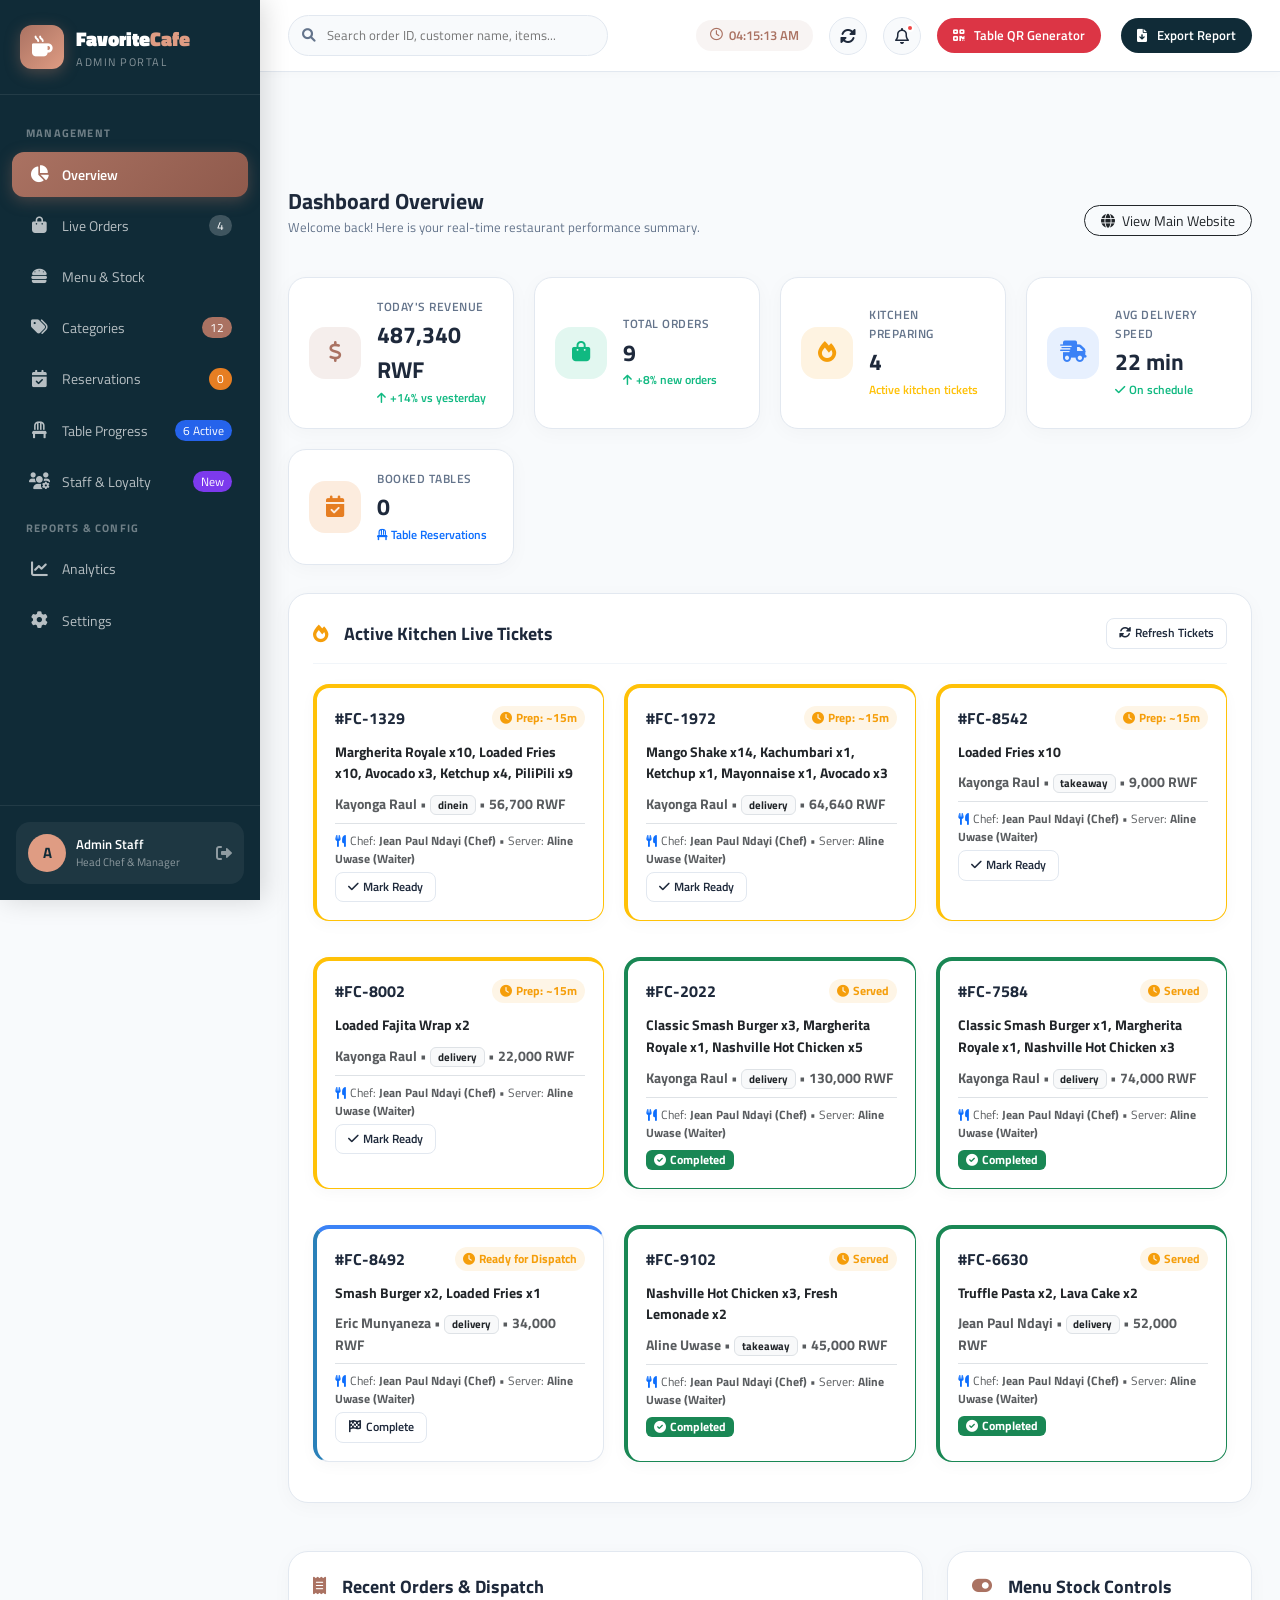
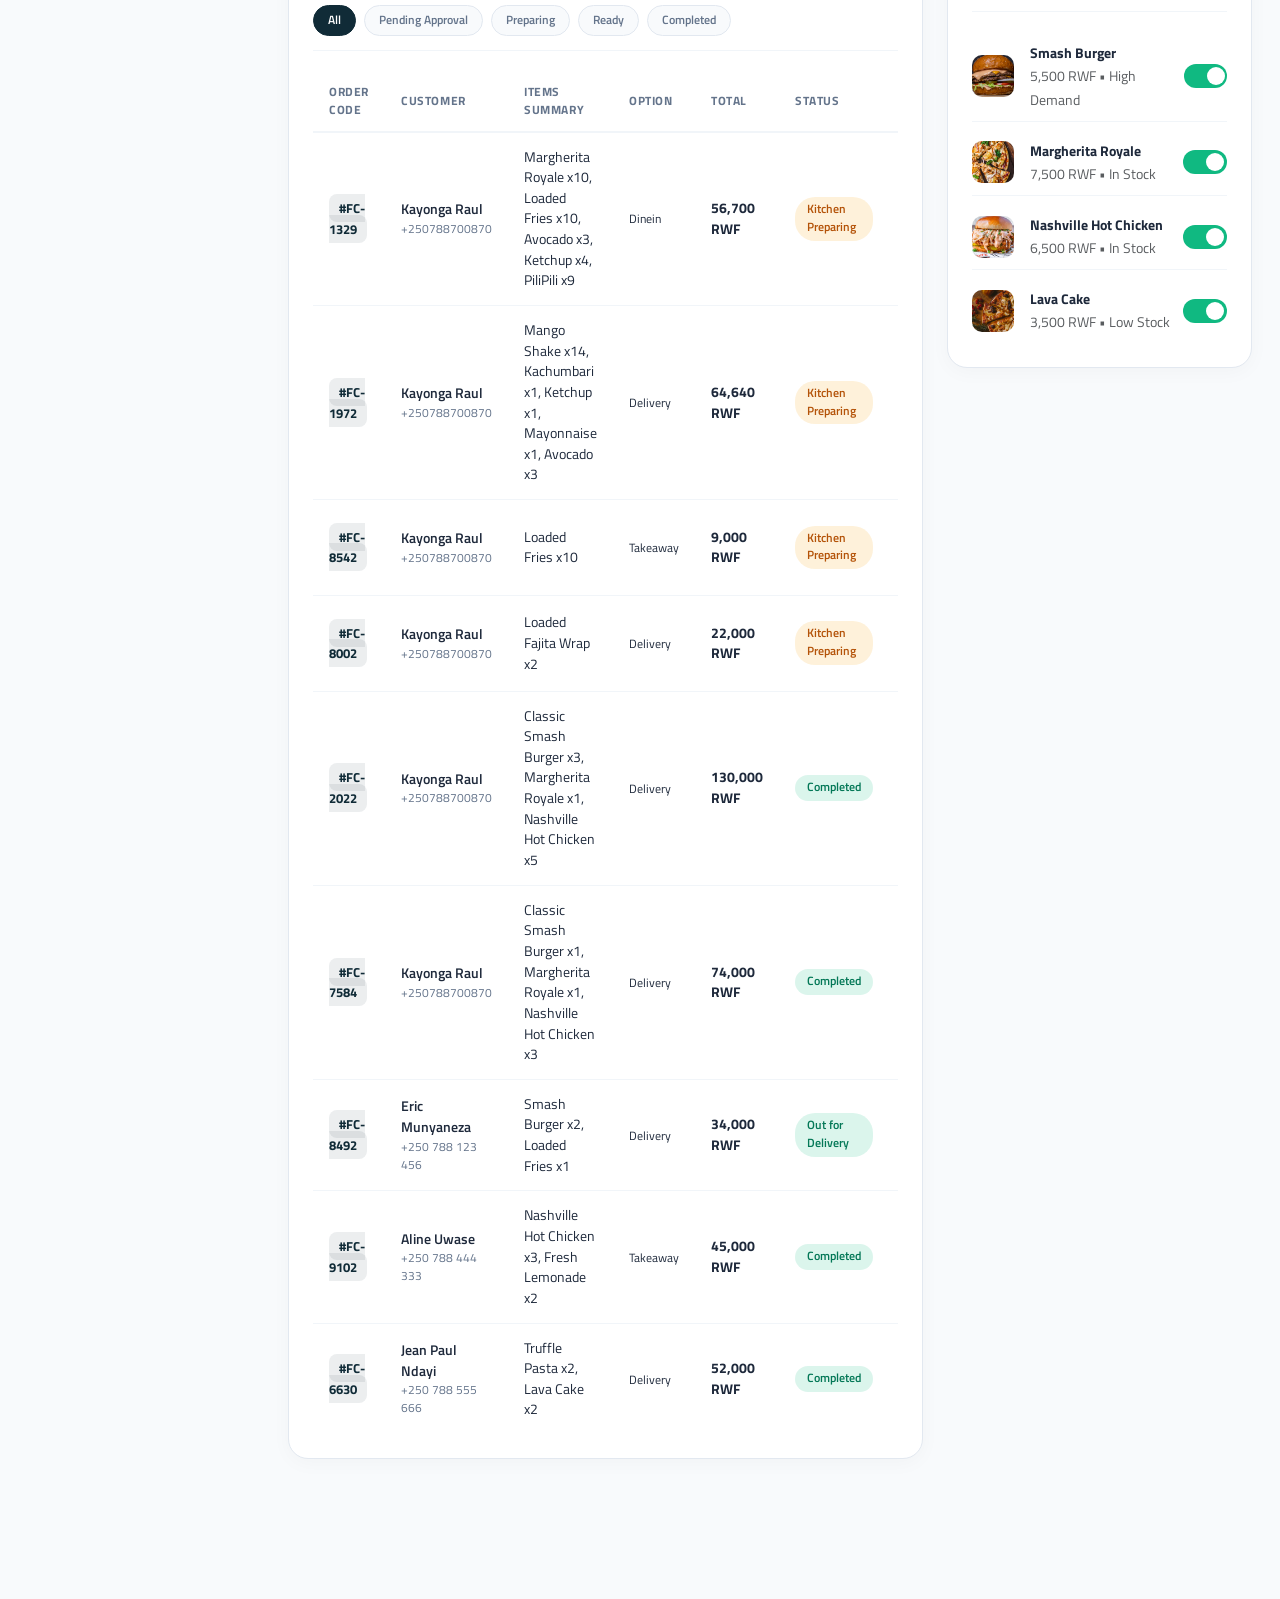
==== commit c0cd6d50: "Fix UI sync bugs and dynamic DB population for menus/categories. Stage : Prototype phase 1" ====
--- a/admin.html
+++ b/admin.html
@@ -1111,13 +1111,6 @@
                <div class="col-md-6 auth-input-group">
                   <label for="menuCategory">Category *</label>
                   <select id="menuCategory" class="form-select" required>
-                     <option value="burgers">Burgers</option>
-                     <option value="pizza">Pizza</option>
-                     <option value="chicken">Chicken</option>
-                     <option value="wraps">Wraps</option>
-                     <option value="pasta">Pasta</option>
-                     <option value="desserts">Desserts</option>
-                     <option value="drinks">Drinks</option>
                   </select>
                </div>
                <div class="col-md-6 auth-input-group">
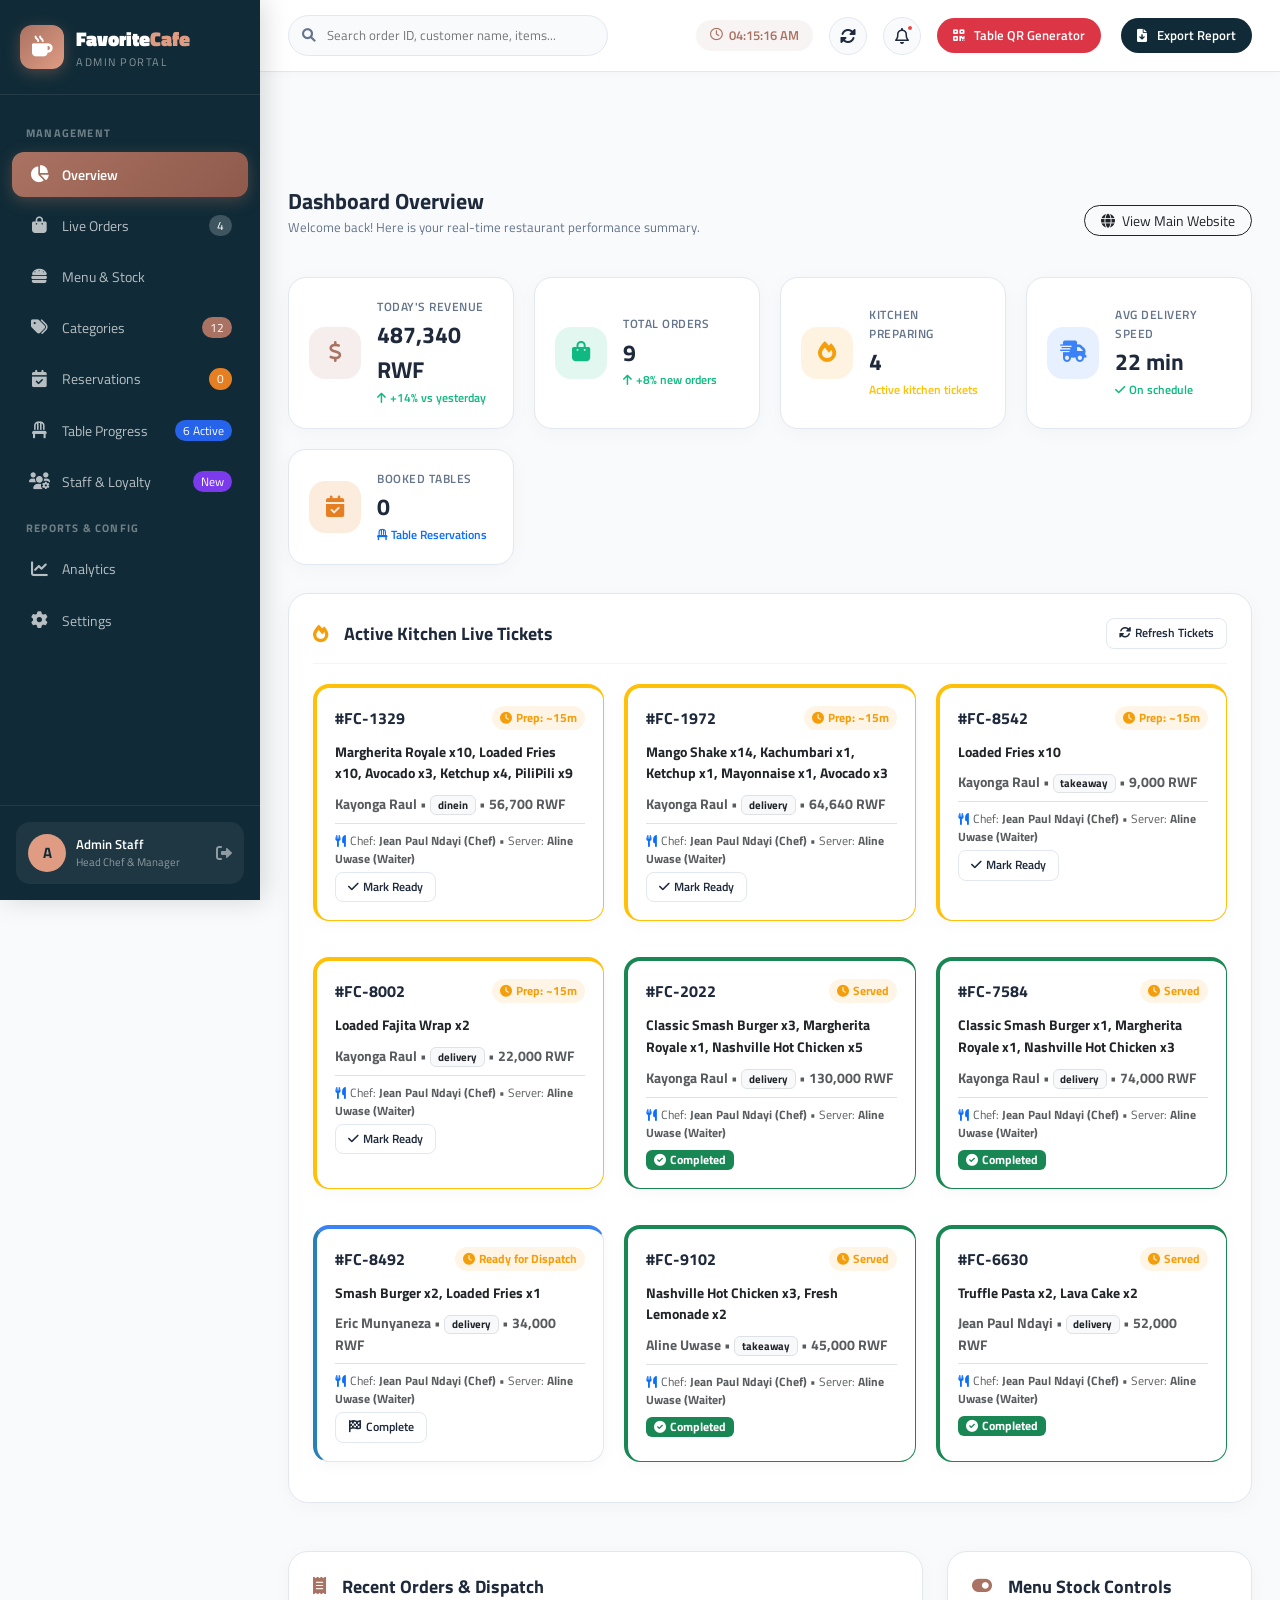
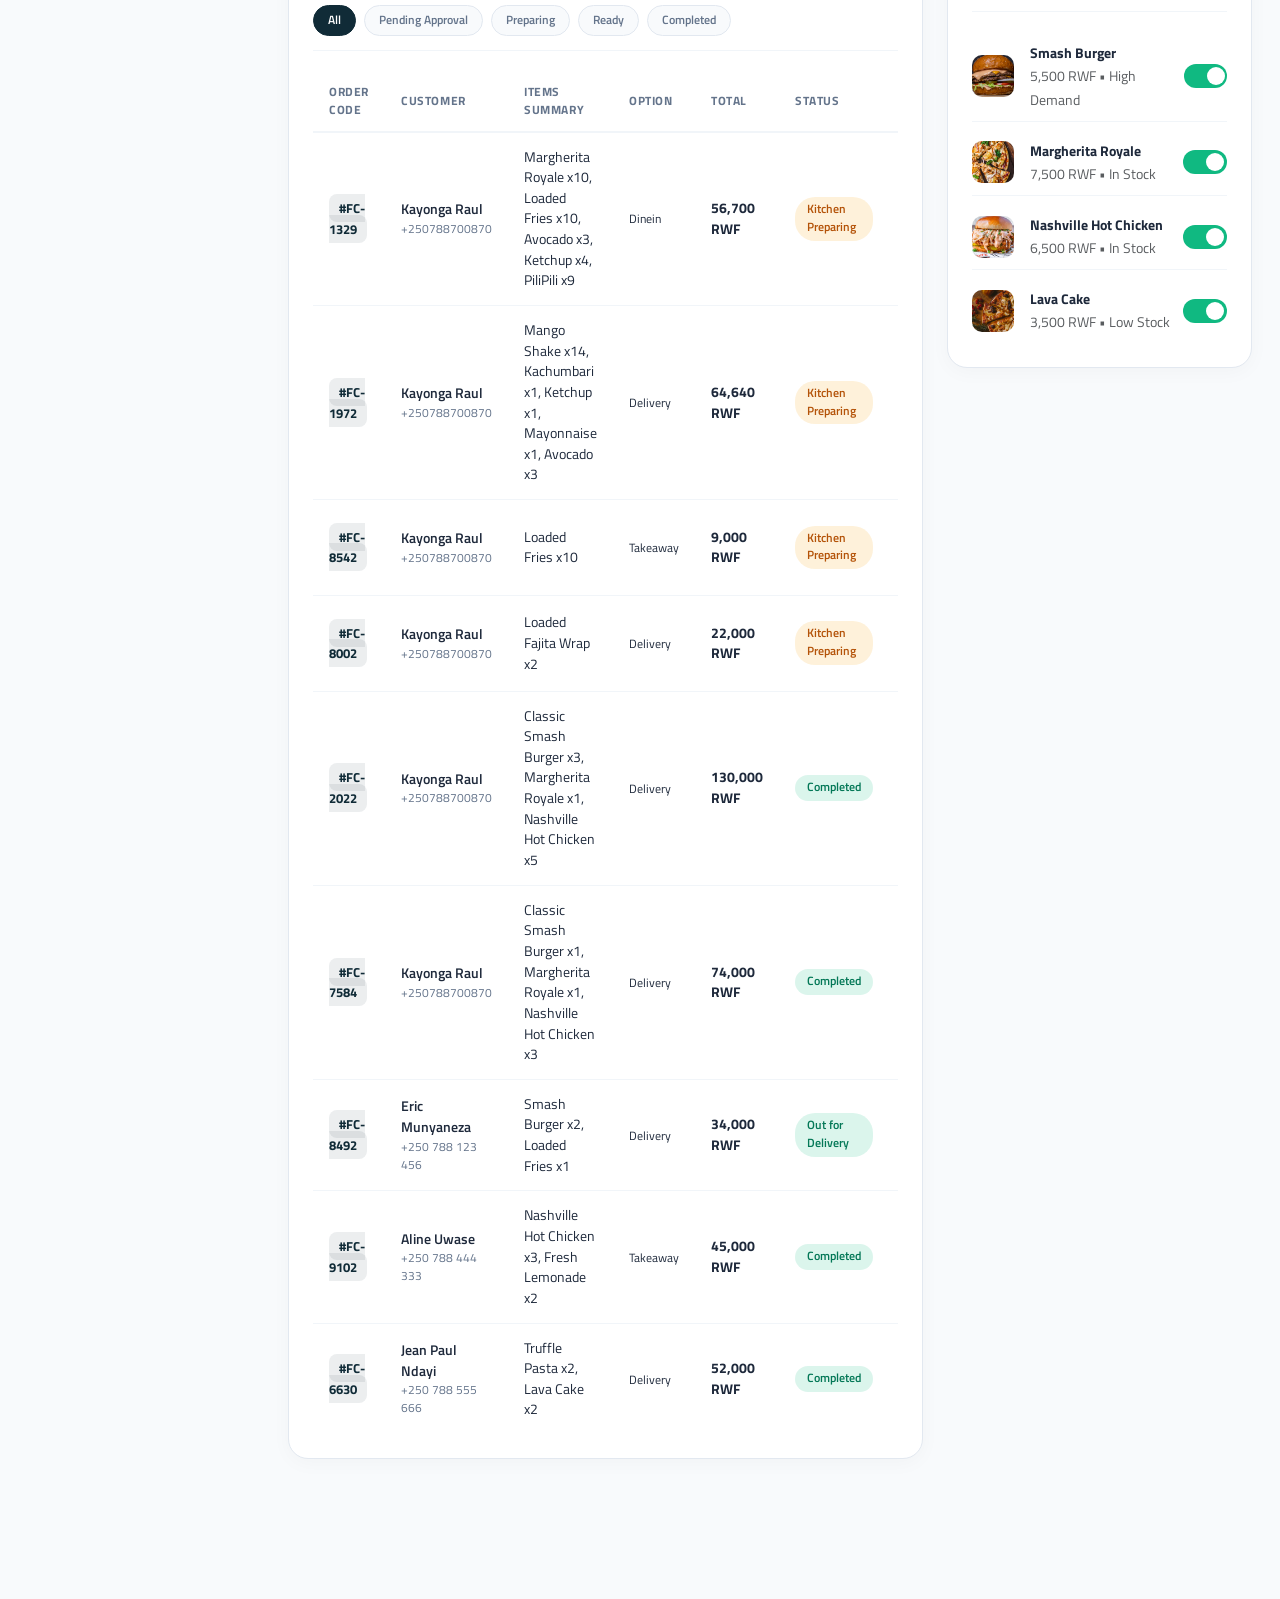
==== commit f1139e5a: "Added Bulk CSV Import, dynamic PDF Menu UI, updated logo, and DB cleanup" ====
--- a/admin.html
+++ b/admin.html
@@ -441,6 +441,38 @@
                   style="background:var(--primary);border-color:var(--primary);" onclick="openAddMenuModal()">
                   <i class="fas fa-plus me-1"></i> Add New Menu Item
                </button>
+            </div>
+
+            <!-- PDF MENU UPLOAD WIDGET -->
+            <!-- <div class="admin-card mb-4 p-4 border" style="background: linear-gradient(135deg, #f8f9fa 0%, #e9ecef 100%);">
+               <div class="d-flex justify-content-between align-items-center flex-wrap gap-3">
+                  <div>
+                     <h5 class="mb-1"><i class="fas fa-file-pdf text-danger me-2"></i>Upload PDF Menu</h5>
+                     <p class="mb-0 text-muted small">Upload a PDF version of your menu for customers to download from the main website.</p>
+                  </div>
+                  <div class="d-flex align-items-center gap-2">
+                     <input type="file" id="pdfMenuUploadInput" class="form-control form-control-sm" accept=".pdf" style="max-width: 250px;">
+                     <button class="btn btn-sm btn-dark" onclick="uploadPdfMenu()" id="pdfMenuUploadBtn">
+                        <i class="fas fa-cloud-upload-alt me-1"></i> Upload
+                     </button>
+                  </div>
+               </div>
+            </div> -->
+
+            <!-- CSV BULK IMPORT WIDGET -->
+            <div class="admin-card mb-4 p-4 border" style="background: linear-gradient(135deg, #e8f5e9 0%, #c8e6c9 100%);">
+               <div class="d-flex justify-content-between align-items-center flex-wrap gap-3">
+                  <div>
+                     <h5 class="mb-1"><i class="fas fa-file-csv text-success me-2"></i>Bulk Import CSV</h5>
+                     <p class="mb-0 text-muted small">Import multiple items at once. <a href="docs/sample_menu.csv" download>Download Sample CSV</a></p>
+                  </div>
+                  <div class="d-flex align-items-center gap-2">
+                     <input type="file" id="csvMenuUploadInput" class="form-control form-control-sm" accept=".csv" style="max-width: 250px;">
+                     <button class="btn btn-sm btn-success" onclick="uploadCsvMenu()" id="csvMenuUploadBtn">
+                        <i class="fas fa-file-import me-1"></i> Import CSV
+                     </button>
+                  </div>
+               </div>
             </div>
 
             <!-- MENU FILTERS & SEARCH ROW -->
--- a/css/admin.css
+++ b/css/admin.css
@@ -1,5 +1,5 @@
 /* ============================================================
-   MASHARIKI RESTAURANT - ADMIN DASHBOARD STYLES (COSTIC INSPIRED)
+   FAVORITE CAFE - ADMIN DASHBOARD STYLES (COSTIC INSPIRED)
    ============================================================ */
 :root {
   --admin-dark: #0f172a;
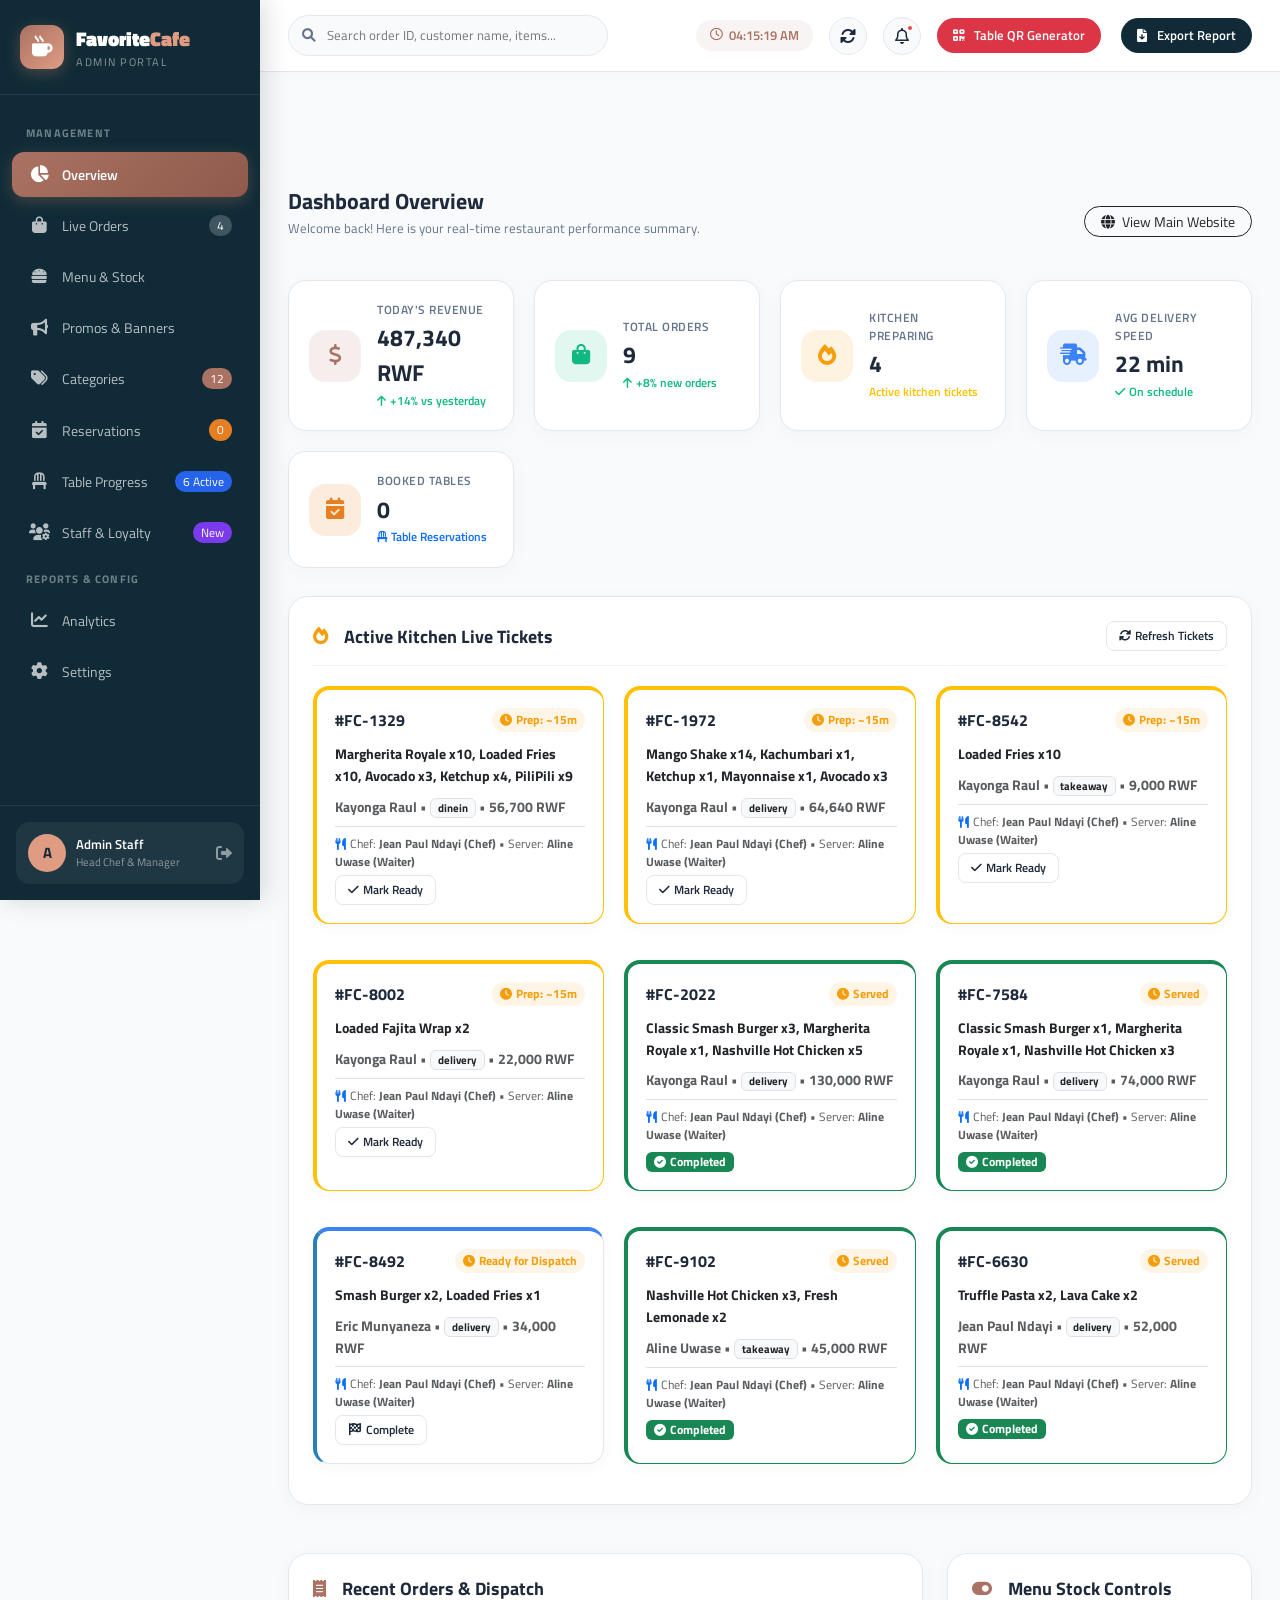
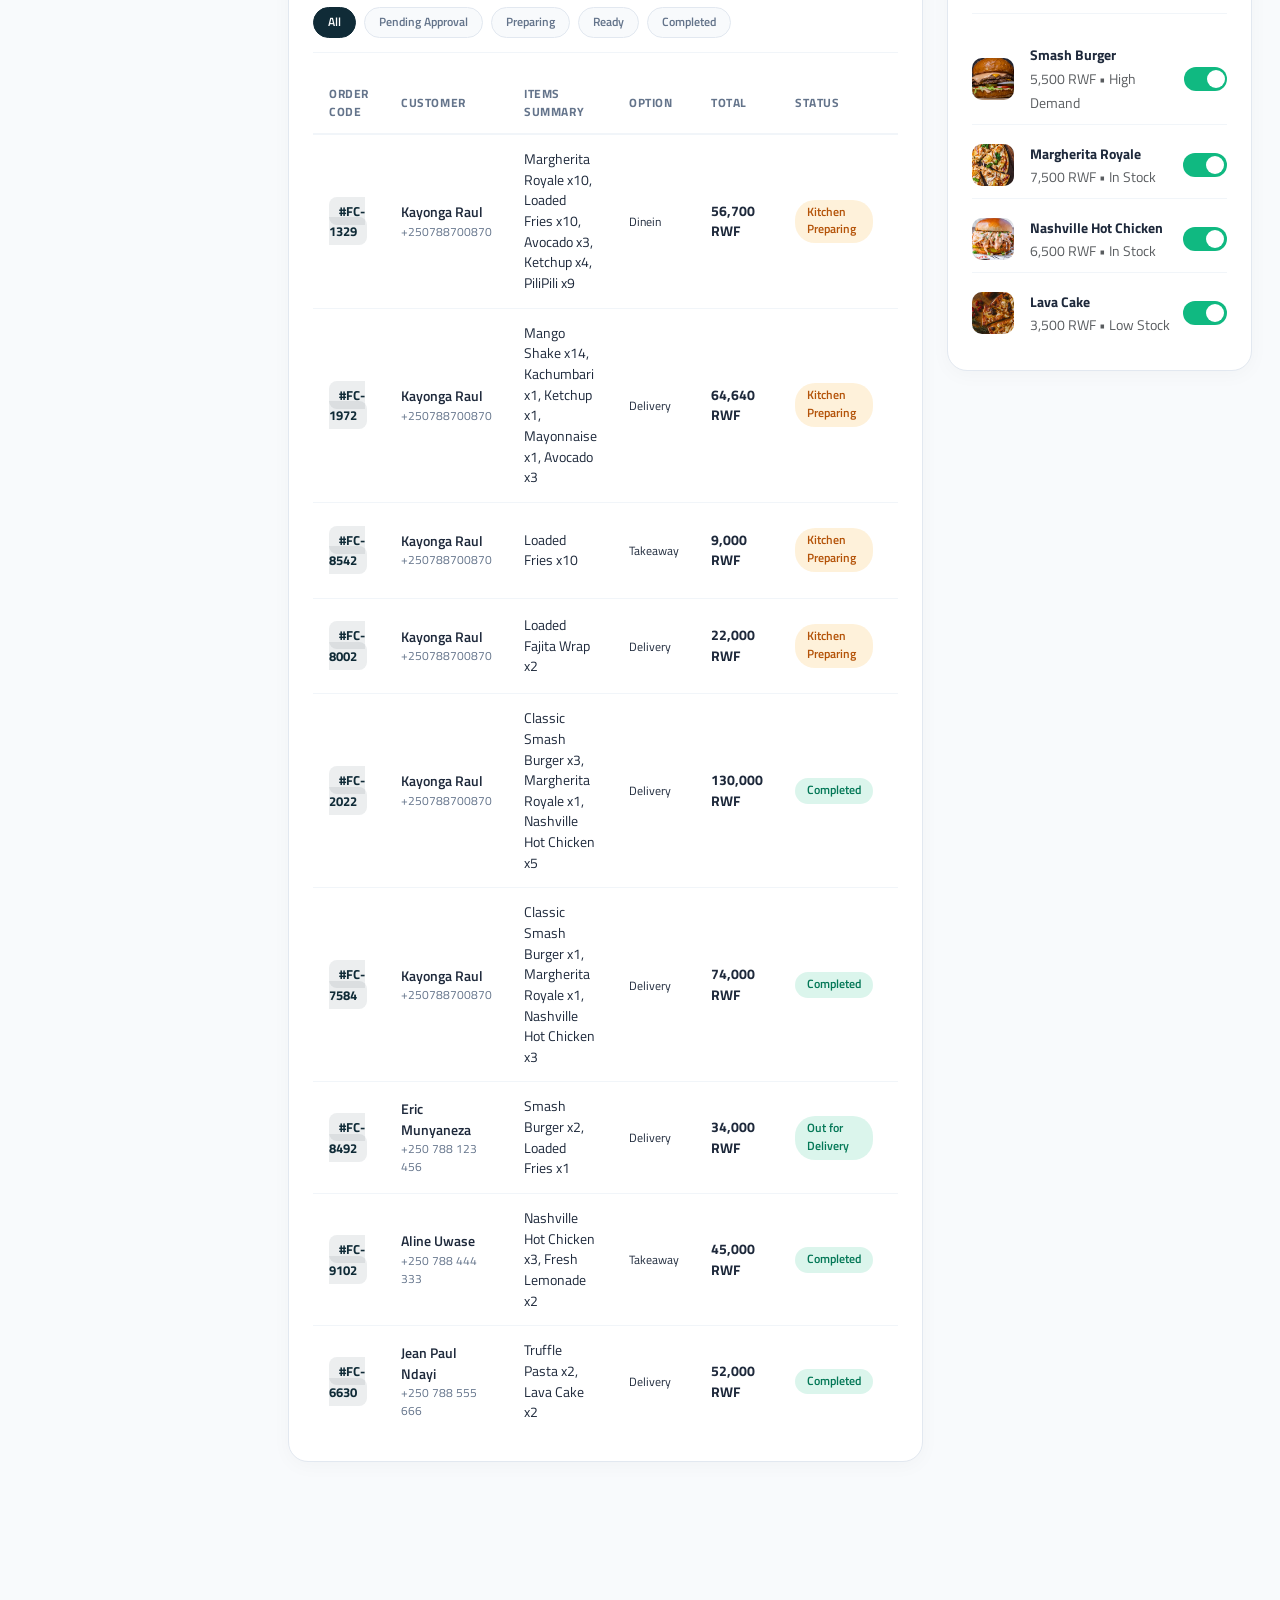
==== commit c98fc52e: "Mobile Sidebar Update" ====
--- a/admin.html
+++ b/admin.html
@@ -13,6 +13,47 @@
    <link
       href="https://fonts.googleapis.com/css2?family=Titillium+Web:ital,wght@0,200;0,300;0,400;0,600;0,700;0,900;1,200;1,300;1,400;1,600;1,700&display=swap"
       rel="stylesheet">
+
+   <!-- ============================================================
+         ADD / EDIT PROMO MODAL
+         ============================================================ -->
+   <div id="promoModal" class="custom-modal-overlay" style="display:none;">
+      <div class="modal-standard-box" style="max-width:500px;">
+         <div class="modal-standard-header">
+            <h4 id="promoModalTitle"><i class="fas fa-bullhorn me-2" style="color:var(--primary);"></i>Add New Promo</h4>
+            <button type="button" class="modal-standard-close" onclick="closePromoModal()"><i
+                  class="fas fa-times"></i></button>
+         </div>
+         <form id="promoForm" onsubmit="event.preventDefault(); savePromoItem(event);" class="p-4"
+            style="background:#f8f9fa;">
+            <input type="hidden" id="promoId" value="" />
+            <div class="row g-3">
+               <div class="col-md-12">
+                  <label for="promoTitle">Title *</label>
+                  <input type="text" id="promoTitle" class="form-control" placeholder="e.g. Order Salmon Steak Today" required />
+               </div>
+               <div class="col-md-6">
+                  <label for="promoSubtitle">Subtitle *</label>
+                  <input type="text" id="promoSubtitle" class="form-control" placeholder="e.g. And Save Up To" required />
+               </div>
+               <div class="col-md-6">
+                  <label for="promoDiscount">Discount Text *</label>
+                  <input type="text" id="promoDiscount" class="form-control" placeholder="e.g. 35%" required />
+               </div>
+               <div class="col-md-12">
+                  <label for="promoImg">Image Path / URL *</label>
+                  <input type="text" id="promoImg" class="form-control" placeholder="img/menu/6.jpg" required />
+                  <small class="text-muted">Relative path (e.g. img/menu/1.jpg) or absolute URL.</small>
+               </div>
+            </div>
+            <div class="mt-4 text-end">
+               <button type="button" class="btn btn-secondary me-2" onclick="closePromoModal()">Cancel</button>
+               <button type="submit" class="btn btn-primary"
+                  style="background:var(--primary); border:none;">Save Promo</button>
+            </div>
+         </form>
+      </div>
+   </div>
 
    <!-- CSS Assets -->
    <link href="css/bootstrap.min.css" rel="stylesheet" />
@@ -58,6 +99,11 @@
          <a href="#" class="sidebar-item" data-tab="menu">
             <i class="fas fa-hamburger"></i>
             <span>Menu &amp; Stock</span>
+         </a>
+
+         <a href="#" class="sidebar-item" data-tab="promos">
+            <i class="fas fa-bullhorn"></i>
+            <span>Promos & Banners</span>
          </a>
 
          <a href="#" class="sidebar-item" data-tab="categories">
@@ -443,22 +489,6 @@
                </button>
             </div>
 
-            <!-- PDF MENU UPLOAD WIDGET -->
-            <!-- <div class="admin-card mb-4 p-4 border" style="background: linear-gradient(135deg, #f8f9fa 0%, #e9ecef 100%);">
-               <div class="d-flex justify-content-between align-items-center flex-wrap gap-3">
-                  <div>
-                     <h5 class="mb-1"><i class="fas fa-file-pdf text-danger me-2"></i>Upload PDF Menu</h5>
-                     <p class="mb-0 text-muted small">Upload a PDF version of your menu for customers to download from the main website.</p>
-                  </div>
-                  <div class="d-flex align-items-center gap-2">
-                     <input type="file" id="pdfMenuUploadInput" class="form-control form-control-sm" accept=".pdf" style="max-width: 250px;">
-                     <button class="btn btn-sm btn-dark" onclick="uploadPdfMenu()" id="pdfMenuUploadBtn">
-                        <i class="fas fa-cloud-upload-alt me-1"></i> Upload
-                     </button>
-                  </div>
-               </div>
-            </div> -->
-
             <!-- CSV BULK IMPORT WIDGET -->
             <div class="admin-card mb-4 p-4 border" style="background: linear-gradient(135deg, #e8f5e9 0%, #c8e6c9 100%);">
                <div class="d-flex justify-content-between align-items-center flex-wrap gap-3">
@@ -509,6 +539,25 @@
                      <!-- Dynamic pagination buttons rendered by JS -->
                   </ul>
                </nav>
+            </div>
+         </section>
+
+         <!-- ============================================================
+               TAB X: PROMOS & BANNERS
+               ============================================================ -->
+         <section id="tab-promos" class="tab-section" style="display:none;">
+            <div class="d-flex justify-content-between align-items-end mb-4">
+               <div>
+                  <h3>Promos & Banners</h3>
+                  <p class="text-muted mb-0">Manage the carousel slides shown on the mobile app home screen.</p>
+               </div>
+               <button class="btn btn-primary" style="background:var(--primary);border-color:var(--primary);" onclick="openPromoModal()">
+                  <i class="fas fa-plus me-1"></i> Add New Promo
+               </button>
+            </div>
+            
+            <div class="row g-4 mb-4" id="adminPromosGrid">
+               <!-- Dynamic Promo Cards rendered here -->
             </div>
          </section>
 
@@ -1661,7 +1710,7 @@
    <!-- Scripts -->
    <script src="js/jquery-3.7.1.min.js"></script>
    <script src="js/bootstrap.bundle.min.js"></script>
-   <script src="js/admin.js?v=6.0"></script>
+   <script src="js/admin.js?v=6.2"></script>
 </body>
 
-</html>+</html>
--- a/css/style.css
+++ b/css/style.css
@@ -1,3 +1,7 @@
+/* ============================================================
+   COMPLETE FIXED CSS - Favorite Cafe PWA
+   ============================================================ */
+
 :root {
   --primary: #AA7262;
   --secondary: #DF9C83;
@@ -9,22 +13,71 @@
   --light: #F9F5F0;
   --shadow: 0 8px 40px rgba(16, 43, 55, 0.1);
   --shadow-lg: 0 20px 60px rgba(16, 43, 55, 0.18);
-}
+
+  /* ----- Base Font Sizes (rem) ----- */
+  --text-xxs: 0.625rem;
+  /* 10px */
+  --text-xs: 0.75rem;
+  /* 12px */
+  --text-sm: 0.875rem;
+  /* 14px */
+  --text-base: 1rem;
+  /* 16px */
+  --text-md: 1.125rem;
+  /* 18px */
+  --text-lg: 1.25rem;
+  /* 20px */
+  --text-xl: 1.5rem;
+  /* 24px */
+  --text-2xl: 1.75rem;
+  /* 28px */
+  --text-3xl: 2rem;
+  /* 32px */
+  --text-4xl: 2.5rem;
+  /* 40px */
+
+  /* ----- Line Heights ----- */
+  --leading-none: 1;
+  --leading-tight: 1.2;
+  --leading-normal: 1.5;
+  --leading-relaxed: 1.7;
+  --leading-loose: 2;
+
+  /* ----- Font Weights ----- */
+  --font-light: 300;
+  --font-regular: 400;
+  --font-medium: 500;
+  --font-semibold: 600;
+  --font-bold: 700;
+  --font-extrabold: 800;
+  --font-black: 900;
+}
+
 * {
   margin: 0;
   padding: 0;
   box-sizing: border-box;
   font-family: 'Titillium Web', sans-serif;
 }
+
 html {
   scroll-behavior: smooth;
-}
+  font-size: 16px;
+  -webkit-text-size-adjust: 100%;
+}
+
 body {
   font-family: 'Titillium Web', sans-serif;
+  font-size: var(--text-base);
+  line-height: var(--leading-normal);
   color: #444;
   background: #fff;
   overflow-x: hidden;
-}
+  -webkit-font-smoothing: antialiased;
+  -moz-osx-font-smoothing: grayscale;
+}
+
+/* ---------- Headings ---------- */
 h1,
 h2,
 h3,
@@ -34,25 +87,120 @@
   font-family: 'Titillium Web', sans-serif;
   color: var(--dark);
 }
-input, button, select, textarea {
+
+h1,
+.h1 {
+  font-size: var(--text-3xl);
+  font-weight: var(--font-black);
+  line-height: var(--leading-tight);
+  margin-bottom: 0.5rem;
+}
+
+h2,
+.h2 {
+  font-size: var(--text-2xl);
+  font-weight: var(--font-bold);
+  line-height: var(--leading-tight);
+  margin-bottom: 0.5rem;
+}
+
+h3,
+.h3 {
+  font-size: var(--text-xl);
+  font-weight: var(--font-bold);
+  line-height: var(--leading-tight);
+  margin-bottom: 0.4rem;
+}
+
+h4,
+.h4 {
+  font-size: var(--text-lg);
+  font-weight: var(--font-semibold);
+  line-height: var(--leading-tight);
+  margin-bottom: 0.3rem;
+}
+
+h5,
+.h5 {
+  font-size: var(--text-md);
+  font-weight: var(--font-semibold);
+  line-height: var(--leading-tight);
+  margin-bottom: 0.2rem;
+}
+
+h6,
+.h6 {
+  font-size: var(--text-base);
+  font-weight: var(--font-semibold);
+  line-height: var(--leading-tight);
+  margin-bottom: 0.2rem;
+}
+
+/* ---------- Paragraphs ---------- */
+p {
+  font-size: var(--text-base);
+  line-height: var(--leading-relaxed);
+  color: #666;
+  margin-bottom: 1rem;
+}
+
+.text-sm {
+  font-size: var(--text-sm);
+}
+
+.text-xs {
+  font-size: var(--text-xs);
+}
+
+.text-xxs {
+  font-size: var(--text-xxs);
+}
+
+.text-lg {
+  font-size: var(--text-lg);
+}
+
+.text-xl {
+  font-size: var(--text-xl);
+}
+
+input,
+button,
+select,
+textarea {
   font-family: 'Titillium Web', sans-serif;
 }
+
 /* Explicit FontAwesome Icon Family Protection */
-i.fas, i.far, i.fab, i.fal, i.fad, i.fa,
-.fas, .far, .fab, .fal, .fad, .fa {
+i.fas,
+i.far,
+i.fab,
+i.fal,
+i.fad,
+i.fa,
+.fas,
+.far,
+.fab,
+.fal,
+.fad,
+.fa {
   font-family: "Font Awesome 6 Pro", "Font Awesome 6 Free", "FontAwesome" !important;
   font-style: normal !important;
 }
+
 a {
   text-decoration: none;
   transition: all 0.3s;
 }
+
 img {
   max-width: 100%;
 }
+
 ::-webkit-scrollbar {
   width: 5px;
 }
+
 ::-webkit-scrollbar-thumb {
   background: var(--primary);
   border-radius: 10px;
@@ -64,14 +212,17 @@
   padding: 8px 0;
   font-size: 0.82rem;
 }
+
 #topbar span {
   color: #aaa;
   margin-right: 16px;
 }
+
 #topbar span i {
   color: var(--secondary);
   margin-right: 5px;
 }
+
 #topbar .tsoc a {
   width: 27px;
   height: 27px;
@@ -85,10 +236,12 @@
   margin-left: 5px;
   transition: 0.3s;
 }
+
 #topbar .tsoc a:hover {
   background: var(--primary);
   color: #fff;
 }
+
 .ttag {
   background: var(--primary);
   color: #fff;
@@ -108,14 +261,17 @@
   box-shadow: 0 2px 20px rgba(0, 0, 0, 0.07);
   transition: 0.4s;
 }
+
 #nav.scrolled {
   box-shadow: 0 4px 30px rgba(0, 0, 0, 0.14);
 }
+
 .blogo {
   display: flex;
   align-items: center;
   gap: 10px;
 }
+
 .bico {
   width: 46px;
   height: 46px;
@@ -128,21 +284,25 @@
   color: #fff;
   box-shadow: 0 4px 15px rgba(232, 40, 26, 0.35);
 }
+
 .bname {
   font-family: 'Titillium Web', sans-serif;
   font-size: 1.5rem;
   font-weight: 900;
   color: var(--dark);
 }
+
 .bname span {
   color: var(--primary);
 }
+
 .bsub {
   font-size: 0.62rem;
   text-transform: uppercase;
   letter-spacing: 2px;
   color: #aaa;
 }
+
 .navbar-nav .nav-link {
   font-size: 0.87rem;
   font-weight: 500;
@@ -150,6 +310,7 @@
   padding: 26px 13px !important;
   position: relative;
 }
+
 .navbar-nav .nav-link::after {
   content: "";
   position: absolute;
@@ -162,14 +323,16 @@
   border-radius: 3px 3px 0 0;
   transition: 0.3s;
 }
+
 .navbar-nav .nav-link:hover::after,
 .navbar-nav .nav-link.active::after {
   width: 55%;
 }
+
 .navbar-nav .nav-link:hover {
   color: var(--primary) !important;
 }
-/* FIX 1 â€” Search btn in navbar */
+
 #navSearchBtn {
   background: none;
   border: none;
@@ -180,10 +343,12 @@
   border-radius: 8px;
   transition: 0.3s;
 }
+
 #navSearchBtn:hover {
   background: rgba(232, 40, 26, 0.08);
   color: var(--primary);
 }
+
 .nav-cta {
   background: linear-gradient(135deg, var(--primary), #c01e12);
   color: #fff !important;
@@ -194,9 +359,11 @@
   box-shadow: 0 4px 15px rgba(232, 40, 26, 0.3);
   margin-left: 6px;
 }
+
 .nav-cta::after {
   display: none !important;
 }
+
 .nav-cta:hover {
   transform: translateY(-2px);
   box-shadow: 0 8px 22px rgba(232, 40, 26, 0.4);
@@ -206,6 +373,7 @@
 section {
   padding: 88px 0;
 }
+
 .slbl {
   font-family: "Dancing Script", cursive;
   font-size: 1.35rem;
@@ -213,15 +381,18 @@
   display: block;
   margin-bottom: 4px;
 }
+
 .stitle {
   font-size: clamp(1.9rem, 4vw, 2.7rem);
-  font-weight: 900;
-  line-height: 1.2;
+  font-weight: var(--font-black);
+  line-height: var(--leading-tight);
   margin-bottom: 12px;
 }
+
 .stitle span {
   color: var(--primary);
 }
+
 .sline {
   width: 58px;
   height: 4px;
@@ -229,14 +400,17 @@
   background: linear-gradient(90deg, var(--primary), var(--secondary));
   margin: 0 auto 12px;
 }
+
 .sline.lft {
   margin-left: 0;
 }
+
 .sdesc {
+  font-size: var(--text-sm);
   color: #777;
-  font-size: 0.93rem;
-  line-height: 1.8;
-}
+  line-height: var(--leading-relaxed);
+}
+
 .btn-red {
   background: linear-gradient(135deg, var(--primary), #c01e12);
   color: #fff;
@@ -253,6 +427,7 @@
   cursor: pointer;
   font-family: "Poppins", sans-serif;
 }
+
 .btn-red:hover {
   transform: translateY(-3px);
   box-shadow: 0 14px 34px rgba(232, 40, 26, 0.45);
@@ -268,6 +443,7 @@
   position: relative;
   overflow: hidden;
 }
+
 .hbgtxt {
   position: absolute;
   top: 50%;
@@ -280,10 +456,12 @@
   pointer-events: none;
   white-space: nowrap;
 }
+
 .hs {
   position: absolute;
   border-radius: 50%;
 }
+
 .hs1 {
   width: 480px;
   height: 480px;
@@ -292,27 +470,28 @@
   right: -80px;
   animation: fsh 8s ease-in-out infinite;
 }
+
 .hs2 {
   width: 280px;
   height: 280px;
-  background: radial-gradient(
-    circle,
-    rgba(246, 166, 35, 0.09),
-    transparent 70%
-  );
+  background: radial-gradient(circle, rgba(246, 166, 35, 0.09), transparent 70%);
   bottom: -50px;
   left: 8%;
   animation: fsh 10s ease-in-out infinite reverse;
 }
+
 @keyframes fsh {
+
   0%,
   100% {
     transform: translateY(0);
   }
+
   50% {
     transform: translateY(-28px);
   }
 }
+
 .hbadge {
   display: inline-flex;
   align-items: center;
@@ -323,6 +502,7 @@
   box-shadow: 0 4px 20px rgba(0, 0, 0, 0.1);
   margin-bottom: 22px;
 }
+
 .hbadge .hbi {
   width: 30px;
   height: 30px;
@@ -334,22 +514,26 @@
   color: #fff;
   font-size: 0.78rem;
 }
+
 .hbadge span {
   font-size: 0.76rem;
   font-weight: 600;
   color: var(--dark);
 }
+
 .htitle {
   font-size: clamp(2.7rem, 6vw, 4.8rem);
   font-weight: 900;
   line-height: 1.1;
   margin-bottom: 18px;
 }
+
 .htitle .hl {
   color: var(--primary);
   position: relative;
   display: inline-block;
 }
+
 .htitle .hl::before {
   content: "";
   position: absolute;
@@ -361,6 +545,7 @@
   border-radius: 4px;
   z-index: -1;
 }
+
 .hdesc {
   font-size: 1rem;
   color: #666;
@@ -368,7 +553,7 @@
   max-width: 470px;
   margin-bottom: 30px;
 }
-/* FIX 2 â€” Video play button */
+
 .btn-play {
   display: inline-flex;
   align-items: center;
@@ -380,6 +565,7 @@
   transition: 0.3s;
   cursor: pointer;
 }
+
 .btn-play .pico {
   width: 48px;
   height: 48px;
@@ -394,20 +580,24 @@
   transition: 0.3s;
   flex-shrink: 0;
 }
+
 .btn-play:hover .pico {
   background: var(--primary);
   color: #fff;
   transform: scale(1.1);
 }
+
 .btn-play:hover {
   color: var(--primary);
 }
+
 .hstats {
   display: flex;
   gap: 20px;
   flex-wrap: wrap;
   margin-top: 32px;
 }
+
 .hstat .snum {
   font-family: 'Titillium Web', sans-serif;
   font-size: 1.9rem;
@@ -416,22 +606,26 @@
   display: block;
   line-height: 1;
 }
+
 .hstat .snum em {
   color: var(--primary);
   font-style: normal;
 }
+
 .hstat small {
   font-size: 0.7rem;
   color: #aaa;
   text-transform: uppercase;
   letter-spacing: 1px;
 }
+
 .sdiv {
   width: 1px;
   background: #ddd;
   height: 38px;
   align-self: center;
 }
+
 .hcircle {
   width: 480px;
   height: 480px;
@@ -444,12 +638,14 @@
   position: relative;
   box-shadow: 0 28px 76px rgba(232, 40, 26, 0.14);
 }
+
 .hcircle img {
   width: 90%;
   height: 90%;
   object-fit: cover;
   border-radius: 50%;
 }
+
 .fcard {
   position: absolute;
   background: #fff;
@@ -460,30 +656,37 @@
   align-items: center;
   gap: 9px;
 }
+
 .fcard.fc1 {
   top: 55px;
   left: -15px;
   animation: fltc 4s ease-in-out infinite;
 }
+
 .fcard.fc2 {
   bottom: 75px;
   right: -25px;
   animation: fltc 4s ease-in-out infinite 1.5s;
 }
+
 .fcard.fc3 {
   top: 38%;
   right: -45px;
   animation: fltc 4s ease-in-out infinite 0.8s;
 }
+
 @keyframes fltc {
+
   0%,
   100% {
     transform: translateY(0);
   }
+
   50% {
     transform: translateY(-9px);
   }
 }
+
 .fcoi {
   width: 34px;
   height: 34px;
@@ -493,18 +696,22 @@
   justify-content: center;
   font-size: 0.95rem;
 }
+
 .fcoi.r {
   background: rgba(232, 40, 26, 0.11);
   color: var(--primary);
 }
+
 .fcoi.y {
   background: rgba(246, 166, 35, 0.14);
   color: var(--secondary);
 }
+
 .fcoi.g {
   background: rgba(45, 106, 79, 0.11);
   color: var(--green);
 }
+
 .fcnum {
   font-weight: 700;
   font-size: 0.92rem;
@@ -512,6 +719,7 @@
   display: block;
   line-height: 1;
 }
+
 .fcsm {
   font-size: 0.66rem;
   color: #999;
@@ -523,12 +731,14 @@
   padding: 13px 0;
   overflow: hidden;
 }
+
 .mqtrack {
   display: flex;
   gap: 38px;
   white-space: nowrap;
   animation: mqrun 22s linear infinite;
 }
+
 .mqitem {
   display: inline-flex;
   align-items: center;
@@ -537,14 +747,17 @@
   font-size: 0.86rem;
   font-weight: 500;
 }
+
 .mqitem i {
   color: rgba(255, 255, 255, 0.55);
   font-size: 0.55rem;
 }
+
 @keyframes mqrun {
   from {
     transform: translateX(0);
   }
+
   to {
     transform: translateX(-50%);
   }
@@ -554,6 +767,7 @@
 #category {
   background: var(--cream);
 }
+
 .catcard {
   background: #fff;
   border-radius: 15px;
@@ -564,12 +778,14 @@
   box-shadow: 0 4px 18px rgba(0, 0, 0, 0.06);
   border: 2px solid transparent;
 }
+
 .catcard:hover,
 .catcard.active {
   transform: translateY(-7px);
   box-shadow: 0 14px 38px rgba(232, 40, 26, 0.14);
   border-color: var(--primary);
 }
+
 .catimg {
   width: 86px;
   height: 86px;
@@ -579,15 +795,18 @@
   display: block;
   transition: 0.4s;
 }
+
 .catcard:hover .catimg {
   transform: scale(1.1) rotate(-4deg);
 }
+
 .catnm {
   font-size: 0.86rem;
   font-weight: 600;
   color: var(--dark);
   margin-bottom: 3px;
 }
+
 .catct {
   font-size: 0.73rem;
   color: #bbb;
@@ -597,20 +816,24 @@
 #about {
   background: #fff;
 }
+
 .astack {
   position: relative;
 }
+
 .amain {
   border-radius: 18px;
   overflow: hidden;
   box-shadow: var(--shadow-lg);
 }
+
 .amain img {
   width: 100%;
   height: 440px;
   object-fit: cover;
   display: block;
 }
+
 .asm {
   position: absolute;
   bottom: -26px;
@@ -622,11 +845,13 @@
   border: 5px solid #fff;
   box-shadow: var(--shadow);
 }
+
 .asm img {
   width: 100%;
   height: 100%;
   object-fit: cover;
 }
+
 .aexp {
   position: absolute;
   top: 28px;
@@ -638,6 +863,7 @@
   text-align: center;
   box-shadow: 0 10px 28px rgba(232, 40, 26, 0.4);
 }
+
 .aexp .anum {
   font-family: 'Titillium Web', sans-serif;
   font-size: 2.3rem;
@@ -645,16 +871,19 @@
   line-height: 1;
   display: block;
 }
+
 .aexp small {
   font-size: 0.7rem;
   opacity: 0.9;
 }
+
 .fti {
   display: flex;
   align-items: flex-start;
   gap: 13px;
   margin-bottom: 18px;
 }
+
 .ftico {
   width: 46px;
   height: 46px;
@@ -666,21 +895,26 @@
   font-size: 1.15rem;
   transition: 0.3s;
 }
+
 .ftico.r {
   background: rgba(232, 40, 26, 0.1);
   color: var(--primary);
 }
+
 .ftico.y {
   background: rgba(246, 166, 35, 0.11);
   color: var(--secondary);
 }
+
 .ftico.g {
   background: rgba(45, 106, 79, 0.1);
   color: var(--green);
 }
+
 .fti:hover .ftico {
   transform: scale(1.1);
 }
+
 .fti h6 {
   font-size: 0.9rem;
   font-weight: 700;
@@ -688,6 +922,7 @@
   margin-bottom: 2px;
   font-family: "Poppins", sans-serif;
 }
+
 .fti p {
   font-size: 0.8rem;
   color: #888;
@@ -699,7 +934,7 @@
 #menu {
   background: var(--light);
 }
-/* FIX 3 â€” Filter buttons */
+
 .filtbtn {
   border: 2px solid #e5e5e5;
   background: #fff;
@@ -713,6 +948,7 @@
   margin: 3px;
   font-family: "Poppins", sans-serif;
 }
+
 .filtbtn.active,
 .filtbtn:hover {
   background: var(--primary);
@@ -720,12 +956,15 @@
   color: #fff;
   box-shadow: 0 5px 18px rgba(232, 40, 26, 0.24);
 }
+
 .mwrap {
   transition: 0.35s;
 }
+
 .mwrap.gone {
   display: none !important;
 }
+
 .mcard {
   background: #fff;
   border-radius: 18px;
@@ -734,10 +973,12 @@
   box-shadow: 0 4px 22px rgba(0, 0, 0, 0.07);
   cursor: pointer;
 }
+
 .mcard:hover {
   transform: translateY(-9px);
   box-shadow: 0 18px 48px rgba(0, 0, 0, 0.13);
 }
+
 .mimg,
 .mimgwrap {
   position: relative;
@@ -746,6 +987,7 @@
   height: 220px;
   background: var(--cream2);
 }
+
 .mimg img,
 .mimgwrap img {
   width: 100%;
@@ -754,10 +996,12 @@
   display: block;
   transition: 0.5s;
 }
+
 .mcard:hover .mimg img,
 .mcard:hover .mimgwrap img {
   transform: scale(1.05);
 }
+
 .mbdg,
 .mbadge {
   position: absolute;
@@ -773,16 +1017,18 @@
   box-shadow: 0 4px 12px rgba(0, 0, 0, 0.15);
   letter-spacing: 0.5px;
 }
+
 .mbdg.new,
 .mbadge.new {
   background: var(--green);
 }
+
 .mbdg.hot,
 .mbadge.hot {
   background: var(--secondary);
   color: var(--dark);
 }
-/* FIX 4 â€” Heart & Plus buttons stop propagation */
+
 .mhrt {
   position: absolute;
   top: 13px;
@@ -799,13 +1045,16 @@
   transition: 0.3s;
   box-shadow: 0 2px 9px rgba(0, 0, 0, 0.1);
 }
+
 .mhrt:hover {
   color: var(--primary);
   transform: scale(1.18);
 }
+
 .mbody {
   padding: 18px;
 }
+
 .mcat {
   font-size: 0.7rem;
   font-weight: 600;
@@ -814,29 +1063,34 @@
   letter-spacing: 1px;
   margin-bottom: 5px;
 }
+
 .mtit {
   font-size: 1.05rem;
   font-weight: 700;
   margin-bottom: 5px;
   font-family: 'Titillium Web', sans-serif;
 }
+
 .mdesc {
   font-size: 0.78rem;
   color: #aaa;
   margin-bottom: 13px;
   line-height: 1.5;
 }
+
 .mfoot {
   display: flex;
   align-items: center;
   justify-content: space-between;
 }
+
 .mprice {
   font-size: 1.25rem;
   font-weight: 800;
   color: var(--primary);
   font-family: 'Titillium Web', sans-serif;
 }
+
 .mprice small {
   font-size: 0.72rem;
   font-weight: 400;
@@ -844,11 +1098,12 @@
   text-decoration: line-through;
   margin-left: 5px;
 }
+
 .mstars {
   font-size: 0.73rem;
   color: var(--secondary);
 }
-/* FIX 4 â€” Plus button opens detail popup */
+
 .madd {
   width: 36px;
   height: 36px;
@@ -864,6 +1119,7 @@
   transition: 0.3s;
   box-shadow: 0 4px 11px rgba(232, 40, 26, 0.28);
 }
+
 .madd:hover {
   transform: scale(1.15) rotate(90deg);
 }
@@ -874,20 +1130,16 @@
   position: relative;
   overflow: hidden;
 }
+
 .spbg {
   position: absolute;
   inset: 0;
   pointer-events: none;
   opacity: 0.03;
-  background: repeating-linear-gradient(
-    45deg,
-    #fff 0,
-    #fff 1px,
-    transparent 0,
-    transparent 50%
-  );
+  background: repeating-linear-gradient(45deg, #fff 0, #fff 1px, transparent 0, transparent 50%);
   background-size: 40px 40px;
 }
+
 .sptag {
   display: inline-block;
   background: var(--secondary);
@@ -900,26 +1152,31 @@
   letter-spacing: 2px;
   margin-bottom: 14px;
 }
+
 .sptitle {
   font-size: clamp(2.3rem, 5vw, 3.8rem);
   font-weight: 900;
   color: #fff;
   line-height: 1.1;
 }
+
 .sptitle span {
   color: var(--secondary);
 }
+
 .spdesc {
   color: rgba(255, 255, 255, 0.62);
   margin: 18px 0;
   font-size: 0.93rem;
   line-height: 1.8;
 }
+
 .cdwrap {
   display: flex;
   gap: 14px;
   margin: 26px 0;
 }
+
 .cditem {
   text-align: center;
   background: rgba(255, 255, 255, 0.07);
@@ -928,6 +1185,7 @@
   padding: 13px 18px;
   min-width: 72px;
 }
+
 .cdnum {
   font-family: 'Titillium Web', sans-serif;
   font-size: 2.1rem;
@@ -936,6 +1194,7 @@
   display: block;
   line-height: 1;
 }
+
 .cdlbl {
   font-size: 0.63rem;
   text-transform: uppercase;
@@ -944,10 +1203,12 @@
   margin-top: 3px;
   display: block;
 }
+
 .spimgw {
   position: relative;
   text-align: center;
 }
+
 .spglow {
   position: absolute;
   top: 50%;
@@ -956,12 +1217,9 @@
   width: 360px;
   height: 360px;
   border-radius: 50%;
-  background: radial-gradient(
-    circle,
-    rgba(246, 166, 35, 0.24),
-    transparent 70%
-  );
-}
+  background: radial-gradient(circle, rgba(246, 166, 35, 0.24), transparent 70%);
+}
+
 .spimgw img {
   position: relative;
   z-index: 2;
@@ -970,15 +1228,19 @@
   filter: drop-shadow(0 28px 56px rgba(246, 166, 35, 0.28));
   animation: fltimg 5s ease-in-out infinite;
 }
+
 @keyframes fltimg {
+
   0%,
   100% {
     transform: translateY(0);
   }
+
   50% {
     transform: translateY(-17px);
   }
 }
+
 .sppbdg {
   position: absolute;
   top: 18px;
@@ -997,21 +1259,26 @@
   box-shadow: 0 8px 24px rgba(232, 40, 26, 0.5);
   animation: plsbdg 2.5s ease-in-out infinite;
 }
+
 @keyframes plsbdg {
+
   0%,
   100% {
     transform: scale(1);
   }
+
   50% {
     transform: scale(1.06);
     box-shadow: 0 12px 34px rgba(232, 40, 26, 0.7);
   }
 }
+
 .sppbdg .old {
   font-size: 0.68rem;
   text-decoration: line-through;
   opacity: 0.7;
 }
+
 .sppbdg .np {
   font-size: 1.25rem;
   font-weight: 900;
@@ -1021,30 +1288,36 @@
 #gallery {
   background: var(--light);
 }
+
 .ggrid {
   display: grid;
   grid-template-columns: repeat(3, 1fr);
   grid-template-rows: repeat(2, 215px);
   gap: 13px;
 }
+
 .gitem {
   border-radius: 14px;
   overflow: hidden;
   position: relative;
   cursor: pointer;
 }
+
 .gitem:first-child {
   grid-row: span 2;
 }
+
 .gitem img {
   width: 100%;
   height: 100%;
   object-fit: cover;
   transition: 0.5s;
 }
+
 .gitem:hover img {
   transform: scale(1.08);
 }
+
 .gover {
   position: absolute;
   inset: 0;
@@ -1055,27 +1328,32 @@
   align-items: flex-end;
   padding: 18px;
 }
+
 .gitem:hover .gover {
   opacity: 1;
 }
+
 .gover span {
   color: #fff;
   font-weight: 600;
   font-size: 0.88rem;
 }
+
 .gover i {
   color: var(--secondary);
   margin-right: 5px;
 }
 
-/* ===================== HISTORY â€” FIX 8 ===================== */
+/* ===================== HISTORY ===================== */
 #history {
   background: var(--cream);
 }
+
 .timeline {
   position: relative;
   padding: 18px 0;
 }
+
 .timeline::before {
   content: "";
   position: absolute;
@@ -1086,34 +1364,38 @@
   top: 0;
   bottom: 0;
 }
-/* Grid: left-col | dot-col | right-col */
+
 .tli {
   display: grid;
   grid-template-columns: 1fr 36px 1fr;
   margin-bottom: 50px;
   align-items: start;
 }
+
 .tl-left {
   padding-right: 32px;
   text-align: right;
 }
+
 .tl-center {
   display: flex;
   justify-content: center;
   padding-top: 5px;
 }
+
 .tl-right {
   padding-left: 32px;
   text-align: left;
 }
-/* ODD â†’ show LEFT text, hide RIGHT */
+
 .tli:nth-child(odd) .tl-right {
   visibility: hidden;
 }
-/* EVEN â†’ hide LEFT, show RIGHT */
+
 .tli:nth-child(even) .tl-left {
   visibility: hidden;
 }
+
 .tldot {
   width: 18px;
   height: 18px;
@@ -1123,12 +1405,14 @@
   box-shadow: 0 0 0 3px rgba(232, 40, 26, 0.3);
   flex-shrink: 0;
 }
+
 .tlyear {
   font-family: "Dancing Script", cursive;
   color: var(--primary);
   font-size: 1.15rem;
   margin-bottom: 3px;
 }
+
 .tl-left h5,
 .tl-right h5 {
   font-size: 1.05rem;
@@ -1137,6 +1421,7 @@
   font-family: 'Titillium Web', sans-serif;
   color: var(--dark);
 }
+
 .tl-left p,
 .tl-right p {
   font-size: 0.83rem;
@@ -1144,38 +1429,12 @@
   line-height: 1.7;
   margin: 0;
 }
-@media (max-width: 767px) {
-  .timeline::before {
-    left: 16px;
-  }
-  .tli {
-    grid-template-columns: 32px 1fr;
-    gap: 0;
-  }
-  .tl-left {
-    display: none;
-  }
-  .tl-right {
-    display: block !important;
-    visibility: visible !important;
-    padding-left: 18px;
-    text-align: left;
-  }
-  .tl-center {
-    padding-top: 5px;
-  }
-  .tli:nth-child(even) .tl-left {
-    display: none;
-  }
-  .tli:nth-child(odd) .tl-right {
-    visibility: visible !important;
-  }
-}
 
 /* ===================== CHEFS ===================== */
 #chefs {
   background: #fff;
 }
+
 .chcard {
   border-radius: 18px;
   overflow: hidden;
@@ -1183,16 +1442,19 @@
   transition: 0.4s;
   box-shadow: 0 4px 18px rgba(0, 0, 0, 0.07);
 }
+
 .chcard:hover {
   transform: translateY(-9px);
   box-shadow: var(--shadow-lg);
 }
+
 .chimg {
   position: relative;
   overflow: hidden;
   height: 268px;
   background: var(--cream2);
 }
+
 .chimg img {
   width: 100%;
   height: 100%;
@@ -1200,9 +1462,11 @@
   object-position: top;
   transition: 0.5s;
 }
+
 .chcard:hover .chimg img {
   transform: scale(1.05);
 }
+
 .chsoc {
   position: absolute;
   bottom: -50px;
@@ -1215,9 +1479,11 @@
   padding: 10px 0;
   background: linear-gradient(to top, rgba(0, 0, 0, 0.7), transparent);
 }
+
 .chcard:hover .chsoc {
   bottom: 0;
 }
+
 .chsoc a {
   width: 33px;
   height: 33px;
@@ -1230,18 +1496,22 @@
   font-size: 0.78rem;
   transition: 0.3s;
 }
+
 .chsoc a:hover {
   background: var(--primary);
 }
+
 .chbody {
   padding: 18px;
   text-align: center;
 }
+
 .chnm {
   font-size: 1.05rem;
   font-weight: 700;
   margin-bottom: 2px;
 }
+
 .chrole {
   font-size: 0.78rem;
   color: var(--primary);
@@ -1249,6 +1519,7 @@
   text-transform: uppercase;
   letter-spacing: 0.8px;
 }
+
 .chexp {
   font-size: 0.76rem;
   color: #bbb;
@@ -1261,25 +1532,22 @@
   position: relative;
   overflow: hidden;
 }
+
 .hrsbg {
   position: absolute;
   inset: 0;
   opacity: 0.05;
-  background: repeating-linear-gradient(
-    45deg,
-    #fff 0,
-    #fff 1px,
-    transparent 0,
-    transparent 50%
-  );
+  background: repeating-linear-gradient(45deg, #fff 0, #fff 1px, transparent 0, transparent 50%);
   background-size: 28px 28px;
 }
+
 .hrscard {
   background: rgba(255, 255, 255, 0.08);
   border: 1px solid rgba(255, 255, 255, 0.14);
   border-radius: 18px;
   padding: 28px;
 }
+
 .hrsrow {
   display: flex;
   justify-content: space-between;
@@ -1287,31 +1555,38 @@
   padding: 13px 0;
   border-bottom: 1px solid rgba(255, 255, 255, 0.09);
 }
+
 .hrsrow:last-child {
   border: none;
 }
+
 .hrsday {
   color: rgba(255, 255, 255, 0.78);
   font-size: 0.9rem;
   font-weight: 500;
 }
+
 .hrstime {
   color: #fff;
   font-weight: 700;
   font-size: 0.9rem;
 }
+
 .hdot {
   width: 7px;
   height: 7px;
   border-radius: 50%;
 }
+
 .hdot.on {
   background: #4ade80;
   box-shadow: 0 0 7px #4ade80;
 }
+
 .hdot.off {
   background: #ff6b6b;
 }
+
 .hrscta {
   background: var(--primary);
   border-radius: 18px;
@@ -1319,16 +1594,19 @@
   text-align: center;
   box-shadow: 0 18px 48px rgba(232, 40, 26, 0.4);
 }
+
 .hrscta h4 {
   color: #fff;
   font-size: 1.4rem;
   font-weight: 800;
 }
+
 .hrscta p {
   color: rgba(255, 255, 255, 0.78);
   font-size: 0.86rem;
   margin: 9px 0 18px;
 }
+
 .btnw {
   background: #fff;
   color: var(--primary);
@@ -1339,6 +1617,7 @@
   display: inline-block;
   transition: 0.3s;
 }
+
 .btnw:hover {
   transform: translateY(-3px);
   box-shadow: 0 10px 24px rgba(0, 0, 0, 0.2);
@@ -1349,6 +1628,7 @@
 #testimonials {
   background: #fff;
 }
+
 .tescard {
   background: var(--cream);
   border-radius: 18px;
@@ -1357,10 +1637,12 @@
   overflow: hidden;
   transition: 0.4s;
 }
+
 .tescard:hover {
   transform: translateY(-5px);
   box-shadow: var(--shadow);
 }
+
 .tesq {
   position: absolute;
   top: 18px;
@@ -1370,22 +1652,26 @@
   font-family: 'Titillium Web', sans-serif;
   line-height: 1;
 }
+
 .tess {
   color: var(--secondary);
   font-size: 0.83rem;
   margin-bottom: 12px;
 }
+
 .testxt {
   font-size: 0.88rem;
   color: #666;
   line-height: 1.8;
   margin-bottom: 18px;
 }
+
 .tesauth {
   display: flex;
   align-items: center;
   gap: 11px;
 }
+
 .tesauth img {
   width: 46px;
   height: 46px;
@@ -1393,6 +1679,7 @@
   object-fit: cover;
   border: 3px solid var(--primary);
 }
+
 .tesnm {
   font-weight: 700;
   font-size: 0.88rem;
@@ -1400,15 +1687,17 @@
   margin-bottom: 1px;
   font-family: "Poppins", sans-serif;
 }
+
 .tesrl {
   font-size: 0.73rem;
   color: #aaa;
 }
 
-/* ===================== RESERVATION â€” FIX 5 ===================== */
+/* ===================== RESERVATION ===================== */
 #reservation {
   background: var(--light);
 }
+
 .resico {
   width: 54px;
   height: 54px;
@@ -1421,6 +1710,7 @@
   font-size: 1.25rem;
   flex-shrink: 0;
 }
+
 .flbl {
   font-size: 0.83rem;
   font-weight: 600;
@@ -1428,6 +1718,7 @@
   margin-bottom: 5px;
   display: block;
 }
+
 .fctrl {
   width: 100%;
   border: 2px solid #eee;
@@ -1441,15 +1732,18 @@
   background: #fff;
   appearance: auto;
 }
+
 .fctrl:focus {
   border-color: var(--primary);
 }
+
 .fcard {
   background: #fff;
   border-radius: 18px;
   padding: 32px;
   box-shadow: 0 6px 30px rgba(0, 0, 0, 0.08);
 }
+
 .sucmsg {
   display: none;
   text-align: center;
@@ -1458,12 +1752,14 @@
   border-radius: 11px;
   margin-top: 14px;
 }
+
 .sucmsg i {
   color: var(--green);
   font-size: 1.7rem;
   display: block;
   margin-bottom: 7px;
 }
+
 .sucmsg p {
   color: var(--green);
   font-weight: 600;
@@ -1475,6 +1771,7 @@
 #blog {
   background: var(--light);
 }
+
 .blcard {
   background: #fff;
   border-radius: 18px;
@@ -1482,24 +1779,29 @@
   transition: 0.4s;
   box-shadow: 0 4px 18px rgba(0, 0, 0, 0.06);
 }
+
 .blcard:hover {
   transform: translateY(-7px);
   box-shadow: var(--shadow-lg);
 }
+
 .blimg {
   position: relative;
   height: 195px;
   overflow: hidden;
 }
+
 .blimg img {
   width: 100%;
   height: 100%;
   object-fit: cover;
   transition: 0.5s;
 }
+
 .blcard:hover .blimg img {
   transform: scale(1.06);
 }
+
 .bldatebdg {
   position: absolute;
   top: 14px;
@@ -1511,19 +1813,23 @@
   text-align: center;
   line-height: 1.2;
 }
+
 .bldatebdg .bd {
   font-size: 1.15rem;
   font-weight: 800;
   display: block;
 }
+
 .bldatebdg .bm {
   font-size: 0.63rem;
   text-transform: uppercase;
   letter-spacing: 0.8px;
 }
+
 .blbody {
   padding: 20px;
 }
+
 .bltag {
   font-size: 0.7rem;
   font-weight: 600;
@@ -1532,18 +1838,22 @@
   letter-spacing: 0.8px;
   margin-bottom: 7px;
 }
+
 .bltit {
   font-size: 1rem;
   font-weight: 700;
   margin-bottom: 9px;
   line-height: 1.4;
 }
+
 .bltit a {
   color: var(--dark);
 }
+
 .bltit a:hover {
   color: var(--primary);
 }
+
 .blmeta {
   display: flex;
   gap: 14px;
@@ -1551,10 +1861,12 @@
   color: #bbb;
   margin-bottom: 13px;
 }
+
 .blmeta i {
   color: var(--primary);
   margin-right: 3px;
 }
+
 .blmore {
   font-size: 0.8rem;
   font-weight: 600;
@@ -1563,12 +1875,15 @@
   align-items: center;
   gap: 5px;
 }
+
 .blmore i {
   transition: 0.3s;
 }
+
 .blmore:hover {
   color: var(--dark);
 }
+
 .blmore:hover i {
   transform: translateX(5px);
 }
@@ -1580,21 +1895,24 @@
   overflow: hidden;
   padding: 80px 0;
 }
+
 .nlbg {
   position: absolute;
   inset: 0;
   background: url("data:image/svg+xml,%3Csvg xmlns='http://www.w3.org/2000/svg' width='100' height='100'%3E%3Ccircle cx='50' cy='50' r='40' fill='none' stroke='white' stroke-width='.4' opacity='.1'/%3E%3C/svg%3E");
   background-size: 75px;
 }
+
 .nlw {
   position: relative;
   z-index: 2;
 }
+
 .nlw h2 {
   color: #fff;
   font-size: 2.1rem;
 }
-/* Newsletter form â€” fixed layout */
+
 .nl-form-wrap {
   display: flex;
   gap: 10px;
@@ -1602,6 +1920,7 @@
   margin: 0 auto;
   align-items: center;
 }
+
 .nlinput {
   flex: 1;
   min-width: 0;
@@ -1613,6 +1932,7 @@
   font-family: "Poppins", sans-serif;
   color: #333;
 }
+
 .nlbtn {
   flex-shrink: 0;
   background: var(--secondary);
@@ -1627,50 +1947,42 @@
   transition: 0.3s;
   font-family: "Poppins", sans-serif;
 }
+
 .nlbtn:hover {
   transform: scale(1.05);
   box-shadow: 0 6px 18px rgba(0, 0, 0, 0.2);
 }
-@media (max-width: 540px) {
-  .nl-form-wrap {
-    flex-direction: column;
-    padding: 0 10px;
-  }
-  .nlinput {
-    width: 100%;
-    border-radius: 12px;
-  }
-  .nlbtn {
-    width: 100%;
-    border-radius: 12px;
-  }
-}
-
-/* ===================== CONTACT â€” FIX 6 ===================== */
+
+/* ===================== CONTACT ===================== */
 #contact-section {
   background: #fff;
 }
+
 .ctdark {
   background: var(--dark);
   border-radius: 18px;
   padding: 38px;
   height: 100%;
 }
+
 .ctdark h4 {
   color: #fff;
   margin-bottom: 7px;
 }
+
 .ctdark .ctsub {
   color: rgba(255, 255, 255, 0.58);
   font-size: 0.88rem;
   margin-bottom: 26px;
 }
+
 .ctitem {
   display: flex;
   gap: 13px;
   margin-bottom: 20px;
   align-items: flex-start;
 }
+
 .cticon {
   width: 40px;
   height: 40px;
@@ -1683,6 +1995,7 @@
   font-size: 0.9rem;
   flex-shrink: 0;
 }
+
 .ctinfo strong {
   display: block;
   color: #aaa;
@@ -1692,15 +2005,18 @@
   margin-bottom: 1px;
   font-family: "Poppins", sans-serif;
 }
+
 .ctinfo span {
   color: #fff;
   font-size: 0.87rem;
 }
+
 .ctsocrow {
   display: flex;
   gap: 8px;
   margin-top: 14px;
 }
+
 .ctsocrow a {
   width: 35px;
   height: 35px;
@@ -1712,6 +2028,7 @@
   color: #bbb;
   transition: 0.3s;
 }
+
 .ctsocrow a:hover {
   background: var(--primary);
   color: #fff;
@@ -1722,26 +2039,31 @@
   background: var(--dark);
   padding: 68px 0 0;
 }
+
 .fnm {
   font-family: 'Titillium Web', sans-serif;
   font-size: 1.9rem;
   font-weight: 900;
   color: #fff;
 }
+
 .fnm span {
   color: var(--primary);
 }
+
 .fdesc {
   color: #777;
   font-size: 0.86rem;
   line-height: 1.8;
   margin-top: 9px;
 }
+
 .fsoc {
   display: flex;
   gap: 9px;
   margin-top: 18px;
 }
+
 .fsoc a {
   width: 36px;
   height: 36px;
@@ -1754,11 +2076,13 @@
   font-size: 0.88rem;
   transition: 0.3s;
 }
+
 .fsoc a:hover {
   background: var(--primary);
   color: #fff;
   transform: translateY(-3px);
 }
+
 .ftit {
   color: #fff;
   font-size: 0.95rem;
@@ -1769,10 +2093,12 @@
   display: inline-block;
   font-family: "Poppins", sans-serif;
 }
+
 .flinks li {
   list-style: none;
   margin-bottom: 9px;
 }
+
 .flinks a {
   color: #777;
   font-size: 0.86rem;
@@ -1781,20 +2107,24 @@
   gap: 7px;
   transition: 0.3s;
 }
+
 .flinks a:hover {
   color: var(--secondary);
   padding-left: 5px;
 }
+
 .flinks a i {
   color: var(--primary);
   font-size: 0.68rem;
 }
+
 .fci {
   display: flex;
   align-items: flex-start;
   gap: 11px;
   margin-bottom: 14px;
 }
+
 .fciico {
   width: 34px;
   height: 34px;
@@ -1807,34 +2137,41 @@
   font-size: 0.82rem;
   flex-shrink: 0;
 }
+
 .fciinfo {
   color: #777;
   font-size: 0.83rem;
   line-height: 1.6;
 }
+
 .fciinfo strong {
   color: #bbb;
   display: block;
   font-size: 0.77rem;
 }
+
 .fbot {
   border-top: 1px solid rgba(255, 255, 255, 0.06);
   padding: 18px 0;
   margin-top: 46px;
 }
+
 .fbot p {
   color: #555;
   font-size: 0.8rem;
   margin: 0;
 }
+
 .fbot span {
   color: var(--primary);
 }
+
 .fbot a {
   color: #555;
   font-size: 0.8rem;
   margin-left: 18px;
 }
+
 .fbot a:hover {
   color: var(--secondary);
 }
@@ -1861,18 +2198,22 @@
   transform: translateY(18px);
   transition: all 0.3s ease;
 }
+
 #btt.show {
   opacity: 1;
   transform: translateY(0);
 }
+
 #btt i {
   color: #ffffff !important;
   font-size: 1.15rem !important;
 }
+
 #btt:hover {
   transform: translateY(-4px) !important;
   box-shadow: 0 10px 25px rgba(170, 114, 98, 0.6);
 }
+
 .cartfl {
   position: fixed;
   bottom: 28px;
@@ -1891,9 +2232,11 @@
   font-weight: 700;
   font-size: 0.88rem;
 }
+
 .cartfl:hover {
   transform: translateY(-4px);
 }
+
 .cartfl .ccount {
   background: var(--primary);
   color: #fff;
@@ -1911,7 +2254,6 @@
    ALL POPUP / MODAL STYLES
 ==================================================== */
 
-/* --- FIX 1: SEARCH POPUP --- */
 #searchOv {
   display: none;
   position: fixed;
@@ -1923,18 +2265,22 @@
   justify-content: flex-start;
   padding-top: 78px;
 }
+
 #searchOv.open {
   display: flex;
   animation: fadeov 0.28s ease;
 }
+
 @keyframes fadeov {
   from {
     opacity: 0;
   }
+
   to {
     opacity: 1;
   }
 }
+
 #searchOv .sovclose {
   position: absolute;
   top: 22px;
@@ -1952,14 +2298,17 @@
   cursor: pointer;
   transition: 0.3s;
 }
+
 #searchOv .sovclose:hover {
   background: var(--primary);
 }
+
 .sovbox {
   width: 100%;
   max-width: 680px;
   padding: 0 18px;
 }
+
 .sovbox h4 {
   color: #fff;
   text-align: center;
@@ -1967,6 +2316,7 @@
   margin-bottom: 26px;
   font-family: 'Titillium Web', sans-serif;
 }
+
 .sovinput {
   display: flex;
   border: 2px solid rgba(255, 255, 255, 0.18);
@@ -1974,6 +2324,7 @@
   overflow: hidden;
   background: rgba(255, 255, 255, 0.05);
 }
+
 .sovinput input {
   flex: 1;
   background: transparent;
@@ -1984,9 +2335,11 @@
   font-family: "Poppins", sans-serif;
   outline: none;
 }
+
 .sovinput input::placeholder {
   color: rgba(255, 255, 255, 0.38);
 }
+
 .sovinput button {
   background: var(--primary);
   border: none;
@@ -1996,13 +2349,17 @@
   cursor: pointer;
   transition: 0.3s;
 }
+
 .sovinput button:hover {
   background: #c01e12;
 }
+
 .sovcats {
   display: flex;
   flex-wrap: wrap;
   gap: 9px;
+  justify-content: center;
+  margin-top: 28px;
 }
 
 /* Skeleton Card Loader Styles */
@@ -2010,10 +2367,11 @@
   background: #fff;
   border-radius: 16px;
   overflow: hidden;
-  box-shadow: 0 4px 15px rgba(0,0,0,0.04);
-  border: 1px solid rgba(0,0,0,0.06);
+  box-shadow: 0 4px 15px rgba(0, 0, 0, 0.04);
+  border: 1px solid rgba(0, 0, 0, 0.06);
   padding: 12px;
 }
+
 .skeleton-img {
   width: 100%;
   height: 180px;
@@ -2022,6 +2380,7 @@
   background-size: 200% 100%;
   animation: skeletonShimmer 1.5s infinite;
 }
+
 .skeleton-title {
   height: 20px;
   width: 70%;
@@ -2031,6 +2390,7 @@
   background-size: 200% 100%;
   animation: skeletonShimmer 1.5s infinite;
 }
+
 .skeleton-text {
   height: 14px;
   width: 90%;
@@ -2040,6 +2400,7 @@
   background-size: 200% 100%;
   animation: skeletonShimmer 1.5s infinite;
 }
+
 .skeleton-footer {
   height: 24px;
   width: 40%;
@@ -2049,12 +2410,17 @@
   background-size: 200% 100%;
   animation: skeletonShimmer 1.5s infinite;
 }
+
 @keyframes skeletonShimmer {
-  0% { background-position: 200% 0; }
-  100% { background-position: -200% 0; }
-}  justify-content: center;
-  margin-top: 28px;
-}
+  0% {
+    background-position: 200% 0;
+  }
+
+  100% {
+    background-position: -200% 0;
+  }
+}
+
 .sovcat {
   background: rgba(255, 255, 255, 0.07);
   border: 1px solid rgba(255, 255, 255, 0.13);
@@ -2069,27 +2435,32 @@
   gap: 7px;
   font-family: "Poppins", sans-serif;
 }
+
 .sovcat img {
   width: 26px;
   height: 26px;
   border-radius: 50%;
   object-fit: cover;
 }
+
 .sovcat:hover,
 .sovcat.active {
   background: var(--primary);
   border-color: var(--primary);
   color: #fff;
 }
+
 .sovtrend {
   text-align: center;
   margin-top: 26px;
 }
+
 .sovtrend p {
   color: rgba(255, 255, 255, 0.45);
   font-size: 0.8rem;
   margin-bottom: 9px;
 }
+
 .sovtrend .ttag {
   display: inline-block;
   margin: 3px;
@@ -2102,12 +2473,13 @@
   cursor: pointer;
   transition: 0.3s;
 }
+
 .sovtrend .ttag:hover {
   background: var(--secondary);
   color: var(--dark);
 }
 
-/* --- FIX 4: MENU DETAIL POPUP --- */
+/* --- MENU DETAIL POPUP --- */
 #menuPop {
   display: none;
   position: fixed;
@@ -2119,10 +2491,12 @@
   justify-content: center;
   padding: 18px;
 }
+
 #menuPop.open {
   display: flex;
   animation: fadeov 0.28s ease;
 }
+
 .mpbox {
   background: #fff;
   border-radius: 22px;
@@ -2134,12 +2508,15 @@
   display: flex;
   flex-wrap: wrap;
 }
+
 .mpbox::-webkit-scrollbar {
   width: 3px;
 }
+
 .mpbox::-webkit-scrollbar-thumb {
   background: var(--primary);
 }
+
 .mpbox .mpimg {
   width: 44%;
   background: var(--cream2);
@@ -2150,16 +2527,19 @@
   overflow: hidden;
   min-height: 380px;
 }
+
 .mpbox .mpimg img {
   width: 100%;
   height: 100%;
   object-fit: cover;
   display: block;
 }
+
 .mpbox .mpbody {
   width: 56%;
   padding: 34px 30px;
 }
+
 .mpclose {
   position: absolute;
   top: 14px;
@@ -2177,10 +2557,12 @@
   transition: 0.3s;
   z-index: 2;
 }
+
 .mpclose:hover {
   background: var(--primary);
   color: #fff;
 }
+
 #mpCat {
   font-size: 0.7rem;
   font-weight: 700;
@@ -2189,6 +2571,7 @@
   letter-spacing: 1.3px;
   margin-bottom: 7px;
 }
+
 #mpTitle {
   font-size: 1.7rem;
   font-weight: 900;
@@ -2196,17 +2579,20 @@
   font-family: 'Titillium Web', sans-serif;
   color: var(--dark);
 }
+
 #mpStars {
   color: var(--secondary);
   font-size: 0.88rem;
   margin-bottom: 14px;
 }
+
 #mpDesc {
   font-size: 0.88rem;
   color: #777;
   line-height: 1.8;
   margin-bottom: 18px;
 }
+
 #mpPrice {
   font-size: 1.9rem;
   font-weight: 900;
@@ -2214,39 +2600,46 @@
   margin-bottom: 14px;
   font-family: 'Titillium Web', sans-serif;
 }
+
 #mpPrice small {
   font-size: 0.95rem;
   color: #ccc;
   text-decoration: line-through;
   margin-left: 7px;
 }
+
 .mpmeta {
   display: flex;
   gap: 12px;
   margin-bottom: 20px;
   flex-wrap: wrap;
 }
+
 .mpm {
   text-align: center;
   background: var(--light);
   border-radius: 9px;
   padding: 9px 14px;
 }
+
 .mpmv {
   font-weight: 700;
   font-size: 0.92rem;
   color: var(--dark);
 }
+
 .mpml {
   font-size: 0.68rem;
   color: #bbb;
 }
+
 .mpqty {
   display: flex;
   align-items: center;
   gap: 11px;
   margin-bottom: 18px;
 }
+
 .mpqbtn {
   width: 34px;
   height: 34px;
@@ -2262,10 +2655,12 @@
   transition: 0.3s;
   font-weight: 700;
 }
+
 .mpqbtn:hover {
   background: var(--primary);
   color: #fff;
 }
+
 .mpqnum {
   font-size: 1.15rem;
   font-weight: 700;
@@ -2273,12 +2668,14 @@
   min-width: 30px;
   text-align: center;
 }
+
 .mptags {
   display: flex;
   flex-wrap: wrap;
   gap: 5px;
   margin-bottom: 20px;
 }
+
 .mptag {
   background: rgba(246, 166, 35, 0.11);
   color: var(--dark);
@@ -2287,6 +2684,7 @@
   font-size: 0.73rem;
   font-weight: 600;
 }
+
 .mpaddcart {
   width: 100%;
   background: linear-gradient(135deg, var(--primary), #c01e12);
@@ -2304,12 +2702,13 @@
   justify-content: center;
   gap: 9px;
 }
+
 .mpaddcart:hover {
   transform: translateY(-3px);
   box-shadow: 0 10px 28px rgba(232, 40, 26, 0.38);
 }
 
-/* --- FIX 7: GALLERY POPUP --- */
+/* --- GALLERY POPUP --- */
 #galPop {
   display: none;
   position: fixed;
@@ -2320,22 +2719,26 @@
   justify-content: center;
   padding: 18px;
 }
+
 #galPop.open {
   display: flex;
   animation: fadeov 0.28s ease;
 }
+
 .gpbox {
   max-width: 880px;
   width: 100%;
   position: relative;
   text-align: center;
 }
+
 .gpbox img {
   width: 100%;
   max-height: 64vh;
   object-fit: contain;
   border-radius: 14px;
 }
+
 .gpclose {
   position: absolute;
   top: -46px;
@@ -2353,28 +2756,34 @@
   justify-content: center;
   transition: 0.3s;
 }
+
 .gpclose:hover {
   background: var(--primary);
 }
+
 .gpcap {
   color: #fff;
   margin-top: 18px;
 }
+
 .gpcap h5 {
   font-size: 1.25rem;
   margin-bottom: 5px;
   color: #fff;
 }
+
 .gpcap p {
   color: rgba(255, 255, 255, 0.58);
   font-size: 0.88rem;
 }
+
 .gpnav {
   display: flex;
   justify-content: center;
   gap: 11px;
   margin-top: 14px;
 }
+
 .gpnav button {
   background: rgba(255, 255, 255, 0.09);
   border: 1px solid rgba(255, 255, 255, 0.18);
@@ -2386,6 +2795,7 @@
   font-family: "Poppins", sans-serif;
   transition: 0.3s;
 }
+
 .gpnav button:hover {
   background: var(--primary);
   border-color: var(--primary);
@@ -2396,6 +2806,7 @@
   background: #000 !important;
   opacity: 0.93 !important;
 }
+
 .mfp-close {
   color: #fff !important;
 }
@@ -2406,115 +2817,221 @@
     width: 320px;
     height: 320px;
   }
+
   .fc1,
   .fc2,
   .fc3 {
     transform: scale(0.82);
     transform-origin: center;
   }
+
   .ggrid {
     grid-template-columns: 1fr 1fr;
     grid-template-rows: auto;
   }
+
   .gitem:first-child {
     grid-row: span 1;
   }
+
   .asm {
     display: none;
   }
+
   .mpbox .mpimg,
   .mpbox .mpbody {
     width: 100%;
   }
+
   .mpbox .mpimg {
     border-radius: 22px 22px 0 0;
     min-height: 240px;
   }
+
   .mpbox .mpbody {
     padding: 22px 18px;
   }
-  /* Timeline mobile: collapse to single column */
+
   .timeline::before {
     left: 16px;
   }
+
   .tli {
     grid-template-columns: 32px 1fr !important;
   }
+
   .tl-left {
     display: none !important;
   }
+
   .tl-right {
     display: block !important;
     visibility: visible !important;
     padding-left: 18px !important;
     text-align: left !important;
   }
+
   .tl-center {
     padding-top: 5px;
   }
+
   .tli:nth-child(odd) .tl-right,
   .tli:nth-child(even) .tl-right {
     visibility: visible !important;
     display: block !important;
   }
-}
+
+  /* Tablet Typography */
+  h1,
+  .h1 {
+    font-size: var(--text-2xl);
+  }
+
+  h2,
+  .h2 {
+    font-size: var(--text-xl);
+  }
+
+  h3,
+  .h3 {
+    font-size: var(--text-lg);
+  }
+
+  .stitle {
+    font-size: 2rem;
+  }
+}
+
 @media (max-width: 767px) {
   section {
     padding: 55px 0;
   }
+
   #topbar .top-contact span:last-child {
     display: none;
   }
+
   .hcircle {
     width: 260px;
     height: 260px;
   }
-  /* Hide only hero floating cards, NOT form cards */
+
   .fcard.fc1,
   .fcard.fc2,
   .fcard.fc3 {
     display: none !important;
   }
+
   .hstats {
     display: none !important;
   }
+
   .ggrid {
     grid-template-columns: 1fr 1fr;
   }
+
   .cdwrap {
     gap: 8px;
   }
+
   .cditem {
     min-width: 56px;
     padding: 9px;
   }
+
   .nl-form-wrap {
     flex-direction: column;
     padding: 0 8px;
   }
+
   .nlinput,
   .nlbtn {
     width: 100%;
     border-radius: 12px;
   }
+
   .fcard {
     padding: 22px 18px;
   }
-}
+
+  /* Mobile Typography */
+  html {
+    font-size: 15px;
+  }
+
+  h1,
+  .h1 {
+    font-size: var(--text-xl);
+  }
+
+  h2,
+  .h2 {
+    font-size: var(--text-lg);
+  }
+
+  h3,
+  .h3 {
+    font-size: var(--text-md);
+  }
+
+  .stitle {
+    font-size: 1.8rem;
+  }
+
+  .slbl {
+    font-size: 1.1rem;
+  }
+
+  .auth-header h2 {
+    font-size: var(--text-xl);
+  }
+
+  .cart-drawer-title {
+    font-size: var(--text-xl);
+  }
+
+  .bottom-nav .nav-item {
+    font-size: var(--text-xxs);
+  }
+
+  .bottom-nav .nav-item i {
+    font-size: var(--text-lg);
+  }
+}
+
 @media (max-width: 480px) {
   .hcircle {
     width: 220px;
     height: 220px;
   }
+
   .htitle {
     font-size: 2.4rem;
   }
+
   .stitle {
-    font-size: 1.8rem;
-  }
-}
-
-/* ===================== AUTH & ADMIN PORTAL STYLES ===================== */
+    font-size: 1.5rem;
+  }
+
+  /* Very Small Mobile Typography */
+  html {
+    font-size: 14px;
+  }
+
+  h1,
+  .h1 {
+    font-size: var(--text-lg);
+  }
+
+  h2,
+  .h2 {
+    font-size: var(--text-md);
+  }
+}
+
+/* ============================================================
+   AUTH & ADMIN PORTAL STYLES
+   ============================================================ */
 .btn-top-admin {
   background: rgba(223, 156, 131, 0.2);
   border: 1px solid var(--secondary);
@@ -2526,10 +3043,12 @@
   cursor: pointer;
   transition: all 0.3s;
 }
+
 .btn-top-admin:hover {
   background: var(--secondary);
   color: var(--dark);
 }
+
 .btn-auth {
   background: rgba(170, 114, 98, 0.1);
   border: 1.5px solid var(--primary);
@@ -2541,14 +3060,13 @@
   cursor: pointer;
   transition: all 0.3s;
 }
+
 .btn-auth:hover {
   background: var(--primary);
   color: #fff;
   transform: translateY(-2px);
   box-shadow: 0 4px 15px rgba(170, 114, 98, 0.3);
 }
-
-
 
 /* BULLETPROOF AUTH MODAL OVERLAY */
 .auth-modal-overlay {
@@ -2566,6 +3084,7 @@
   justify-content: center !important;
   padding: 15px !important;
 }
+
 .auth-modal-overlay.open,
 .auth-modal-overlay.show,
 #MasharikiAuthModal.open,
@@ -2574,6 +3093,7 @@
   opacity: 1 !important;
   visibility: visible !important;
 }
+
 .auth-modal-sm-box {
   display: block !important;
   opacity: 1 !important;
@@ -2589,10 +3109,19 @@
   box-shadow: 0 25px 70px rgba(0, 0, 0, 0.45) !important;
   animation: authModalPop 0.28s ease-out !important;
 }
+
 @keyframes authModalPop {
-  from { opacity: 0; transform: scale(0.92) translateY(10px); }
-  to { opacity: 1; transform: scale(1) translateY(0); }
-}
+  from {
+    opacity: 0;
+    transform: scale(0.92) translateY(10px);
+  }
+
+  to {
+    opacity: 1;
+    transform: scale(1) translateY(0);
+  }
+}
+
 .auth-modal-close {
   position: absolute !important;
   top: 16px !important;
@@ -2609,10 +3138,12 @@
   cursor: pointer !important;
   transition: all 0.2s !important;
 }
+
 .auth-modal-close:hover {
   background: var(--primary) !important;
   color: #ffffff !important;
 }
+
 .auth-modal-brand-icon {
   width: 48px !important;
   height: 48px !important;
@@ -2626,12 +3157,14 @@
   margin-bottom: 8px !important;
   box-shadow: 0 6px 18px rgba(170, 114, 98, 0.3) !important;
 }
+
 .auth-seg-pill-wrapper {
   display: flex !important;
   background: #f1f5f9 !important;
   padding: 4px !important;
   border-radius: 12px !important;
 }
+
 .auth-seg-pill {
   flex: 1 !important;
   border: none !important;
@@ -2644,18 +3177,26 @@
   transition: all 0.2s ease !important;
   cursor: pointer !important;
 }
+
 .auth-seg-pill.active {
   background: var(--dark) !important;
   color: #ffffff !important;
   box-shadow: 0 4px 12px rgba(16, 43, 55, 0.2) !important;
 }
 
-.auth-tab-content { display: none; }
-.auth-tab-content.active { display: block; animation: fadeIn .3s ease; }
+.auth-tab-content {
+  display: none;
+}
+
+.auth-tab-content.active {
+  display: block;
+  animation: fadeIn .3s ease;
+}
 
 .auth-input-group {
   margin-bottom: 15px;
 }
+
 .auth-input-group label {
   display: block;
   font-size: 0.78rem;
@@ -2663,6 +3204,7 @@
   color: var(--dark);
   margin-bottom: 5px;
 }
+
 .auth-input-group input {
   width: 100%;
   padding: 11px 14px;
@@ -2672,18 +3214,22 @@
   outline: none;
   transition: 0.25s;
 }
+
 .auth-input-group input:focus {
   border-color: var(--primary);
   box-shadow: 0 0 0 3px rgba(170, 114, 98, 0.15);
 }
+
 .auth-pass-wrapper {
   position: relative;
   display: flex;
   align-items: center;
 }
+
 .auth-pass-wrapper input {
   padding-right: 38px !important;
 }
+
 .auth-toggle-pass {
   position: absolute;
   right: 12px;
@@ -2695,19 +3241,23 @@
   font-size: 0.85rem;
   transition: color 0.2s;
 }
+
 .auth-toggle-pass:hover {
   color: var(--primary);
 }
+
 .auth-checkbox {
   font-size: 0.78rem;
   color: #666;
   cursor: pointer;
 }
+
 .auth-link {
   font-size: 0.78rem;
   color: var(--primary);
   font-weight: 500;
 }
+
 .btn-auth-submit {
   width: 100%;
   background: var(--primary);
@@ -2720,16 +3270,20 @@
   cursor: pointer;
   transition: all 0.3s;
 }
+
 .btn-auth-submit:hover {
   background: #966051;
   transform: translateY(-1px);
 }
+
 .btn-admin-submit {
   background: var(--dark);
 }
+
 .btn-admin-submit:hover {
   background: #193f52;
 }
+
 .btn-demo-login {
   width: 100%;
   background: rgba(223, 156, 131, 0.15);
@@ -2742,23 +3296,32 @@
   cursor: pointer;
   transition: 0.2s;
 }
+
 .btn-demo-login:hover {
   background: var(--secondary);
   color: #fff;
 }
+
 .auth-footer-text {
   text-align: center;
   font-size: 0.78rem;
   color: #888;
   margin-top: 16px;
 }
-.auth-footer-text a { color: var(--primary); font-weight: 600; }
+
+.auth-footer-text a {
+  color: var(--primary);
+  font-weight: 600;
+}
 
 /* ADMIN PORTAL DASHBOARD OVERLAY */
 .admin-portal-overlay {
   display: none;
   position: fixed;
-  top: 0; left: 0; width: 100%; height: 100%;
+  top: 0;
+  left: 0;
+  width: 100%;
+  height: 100%;
   background: rgba(16, 43, 55, 0.95);
   backdrop-filter: blur(10px);
   z-index: 999999 !important;
@@ -2769,11 +3332,13 @@
   transition: opacity 0.3s ease;
   padding: 20px;
 }
+
 .admin-portal-overlay.open {
   display: flex !important;
   opacity: 1 !important;
   pointer-events: auto !important;
 }
+
 .admin-portal-container {
   background: #f8fafc;
   width: 100%;
@@ -2781,10 +3346,11 @@
   max-height: 90vh;
   border-radius: 24px;
   overflow-y: auto;
-  box-shadow: 0 25px 80px rgba(0,0,0,0.5);
+  box-shadow: 0 25px 80px rgba(0, 0, 0, 0.5);
   display: flex;
   flex-direction: column;
 }
+
 .admin-portal-header {
   background: var(--dark);
   color: #fff;
@@ -2792,25 +3358,43 @@
   display: flex;
   align-items: center;
   justify-content: space-between;
-  border-bottom: 2px solid rgba(255,255,255,0.08);
-}
+  border-bottom: 2px solid rgba(255, 255, 255, 0.08);
+}
+
 .admin-logo-ico {
-  width: 42px; height: 42px;
+  width: 42px;
+  height: 42px;
   background: var(--primary);
   border-radius: 12px;
-  display: flex; align-items: center; justify-content: center;
-  font-size: 1.2rem; color: #fff;
-}
+  display: flex;
+  align-items: center;
+  justify-content: center;
+  font-size: 1.2rem;
+  color: #fff;
+}
+
 .admin-portal-header h4 {
-  color: #fff; margin: 0; font-size: 1.25rem; font-family: 'Poppins', sans-serif; font-weight: 700;
-}
-.admin-portal-header h4 span { color: var(--secondary); }
+  color: #fff;
+  margin: 0;
+  font-size: 1.25rem;
+  font-family: 'Poppins', sans-serif;
+  font-weight: 700;
+}
+
+.admin-portal-header h4 span {
+  color: var(--secondary);
+}
+
 .admin-status-badge {
-  font-size: 0.72rem; color: rgba(255,255,255,0.7); display: inline-block; margin-top: 2px;
-}
+  font-size: 0.72rem;
+  color: rgba(255, 255, 255, 0.7);
+  display: inline-block;
+  margin-top: 2px;
+}
+
 .btn-admin-action {
-  background: rgba(255,255,255,0.12);
-  border: 1px solid rgba(255,255,255,0.2);
+  background: rgba(255, 255, 255, 0.12);
+  border: 1px solid rgba(255, 255, 255, 0.2);
   color: #fff;
   padding: 6px 14px;
   border-radius: 8px;
@@ -2818,7 +3402,11 @@
   cursor: pointer;
   transition: 0.2s;
 }
-.btn-admin-action:hover { background: rgba(255,255,255,0.25); }
+
+.btn-admin-action:hover {
+  background: rgba(255, 255, 255, 0.25);
+}
+
 .admin-portal-close {
   background: rgba(223, 156, 131, 0.2);
   border: 1px solid var(--secondary);
@@ -2830,11 +3418,16 @@
   cursor: pointer;
   transition: 0.2s;
 }
-.admin-portal-close:hover { background: var(--secondary); color: var(--dark); }
+
+.admin-portal-close:hover {
+  background: var(--secondary);
+  color: var(--dark);
+}
 
 .admin-portal-body {
   padding: 28px;
 }
+
 .admin-stat-card {
   background: #fff;
   border-radius: 16px;
@@ -2842,45 +3435,106 @@
   display: flex;
   align-items: center;
   gap: 14px;
-  box-shadow: 0 4px 18px rgba(0,0,0,0.04);
-}
+  box-shadow: 0 4px 18px rgba(0, 0, 0, 0.04);
+}
+
 .asc-icon {
-  width: 46px; height: 46px; border-radius: 12px;
-  display: flex; align-items: center; justify-content: center;
-  font-size: 1.15rem; flex-shrink: 0;
-}
-.asc-icon.r { background: rgba(170,114,98,0.15); color: var(--primary); }
-.asc-icon.y { background: rgba(223,156,131,0.2); color: #d97706; }
-.asc-icon.g { background: rgba(45,106,79,0.15); color: #2d6a4f; }
-.asc-icon.b { background: rgba(16,43,55,0.12); color: var(--dark); }
-
-.asc-title { font-size: 0.75rem; text-transform: uppercase; letter-spacing: 0.5px; color: #64748b; font-weight: 600; }
-.asc-val { font-size: 1.35rem; font-weight: 700; margin: 2px 0; color: var(--dark); }
+  width: 46px;
+  height: 46px;
+  border-radius: 12px;
+  display: flex;
+  align-items: center;
+  justify-content: center;
+  font-size: 1.15rem;
+  flex-shrink: 0;
+}
+
+.asc-icon.r {
+  background: rgba(170, 114, 98, 0.15);
+  color: var(--primary);
+}
+
+.asc-icon.y {
+  background: rgba(223, 156, 131, 0.2);
+  color: #d97706;
+}
+
+.asc-icon.g {
+  background: rgba(45, 106, 79, 0.15);
+  color: #2d6a4f;
+}
+
+.asc-icon.b {
+  background: rgba(16, 43, 55, 0.12);
+  color: var(--dark);
+}
+
+.asc-title {
+  font-size: 0.75rem;
+  text-transform: uppercase;
+  letter-spacing: 0.5px;
+  color: #64748b;
+  font-weight: 600;
+}
+
+.asc-val {
+  font-size: 1.35rem;
+  font-weight: 700;
+  margin: 2px 0;
+  color: var(--dark);
+}
 
 .admin-panel-card {
   background: #fff;
   border-radius: 18px;
   padding: 22px;
-  box-shadow: 0 4px 20px rgba(0,0,0,0.04);
-}
+  box-shadow: 0 4px 20px rgba(0, 0, 0, 0.04);
+}
+
 .apc-head {
-  display: flex; align-items: center; justify-content: space-between;
-  margin-bottom: 18px; border-bottom: 1px solid #f1f5f9; padding-bottom: 12px;
-}
-.apc-head h5 { margin: 0; font-size: 1.05rem; font-family: 'Poppins', sans-serif; font-weight: 700; color: var(--dark); }
-
-.admin-orders-table th { font-size: 0.76rem; text-transform: uppercase; color: #64748b; border-bottom-width: 1px; }
-.admin-orders-table td { font-size: 0.84rem; }
-.status-badge { font-size: 0.72rem; padding: 5px 10px; border-radius: 20px; }
+  display: flex;
+  align-items: center;
+  justify-content: space-between;
+  margin-bottom: 18px;
+  border-bottom: 1px solid #f1f5f9;
+  padding-bottom: 12px;
+}
+
+.apc-head h5 {
+  margin: 0;
+  font-size: 1.05rem;
+  font-family: 'Poppins', sans-serif;
+  font-weight: 700;
+  color: var(--dark);
+}
+
+.admin-orders-table th {
+  font-size: 0.76rem;
+  text-transform: uppercase;
+  color: #64748b;
+  border-bottom-width: 1px;
+}
+
+.admin-orders-table td {
+  font-size: 0.84rem;
+}
+
+.status-badge {
+  font-size: 0.72rem;
+  padding: 5px 10px;
+  border-radius: 20px;
+}
 
 @keyframes fadeIn {
-  from { opacity: 0; transform: translateY(6px); }
-  to { opacity: 1; transform: translateY(0); }
-}
-
-@keyframes fadeov {
-  from { opacity: 0; }
-  to { opacity: 1; }
+  from {
+    opacity: 0;
+    transform: translateY(6px);
+  }
+
+  to {
+    opacity: 1;
+    transform: translateY(0);
+  }
 }
 
 /* ============================================================
@@ -2901,12 +3555,14 @@
   gap: 6px;
   transition: all 0.25s ease;
 }
+
 .btn-nav-cart:hover {
   background: var(--secondary, #DF9C83);
   color: #fff;
   transform: translateY(-1px);
   box-shadow: 0 4px 15px rgba(223, 156, 131, 0.4);
 }
+
 .cart-badge {
   background: var(--primary, #AA7262);
   color: #fff;
@@ -2936,15 +3592,17 @@
   opacity: 0;
   transition: opacity 0.3s ease;
 }
+
 .custom-modal-overlay.open {
   display: flex !important;
   opacity: 1 !important;
 }
 
-/* Cart Slide-Over Drawer Box */
 .cart-drawer-box {
   position: fixed !important;
-  top: 0; right: 0; bottom: 0;
+  top: 0;
+  right: 0;
+  bottom: 0;
   width: 100%;
   max-width: 440px;
   background: #ffffff;
@@ -2956,6 +3614,7 @@
   transition: transform 0.35s cubic-bezier(0.16, 1, 0.3, 1);
   font-family: 'Titillium Web', sans-serif;
 }
+
 .custom-modal-overlay.open .cart-drawer-box {
   transform: translateX(0);
 }
@@ -2968,6 +3627,7 @@
   align-items: center;
   justify-content: space-between;
 }
+
 .cart-drawer-title {
   font-size: 1.65rem;
   font-weight: 800;
@@ -2975,12 +3635,14 @@
   margin: 0;
   line-height: 1.1;
 }
+
 .cart-drawer-subtitle {
   font-size: 0.86rem;
   color: #777777;
   display: block;
   margin-top: 2px;
 }
+
 .cart-drawer-close {
   background: #f4eee7;
   border: none;
@@ -2995,6 +3657,7 @@
   justify-content: center;
   font-size: 1.1rem;
 }
+
 .cart-drawer-close:hover {
   background: #7a1c22;
   color: #ffffff;
@@ -3006,7 +3669,6 @@
   padding: 20px 24px;
 }
 
-/* Cart Item Card Styling */
 .cart-item-card {
   background: #fdfaf6;
   border: 1px solid #f3ece4;
@@ -3019,10 +3681,12 @@
   position: relative;
   transition: all 0.25s ease;
 }
+
 .cart-item-card:hover {
   border-color: #e5dacd;
-  box-shadow: 0 4px 15px rgba(0,0,0,0.03);
-}
+  box-shadow: 0 4px 15px rgba(0, 0, 0, 0.03);
+}
+
 .cart-item-card-img {
   width: 62px;
   height: 62px;
@@ -3030,9 +3694,11 @@
   object-fit: cover;
   flex-shrink: 0;
 }
+
 .cart-item-card-info {
   flex: 1;
 }
+
 .cart-item-card-title {
   font-weight: 800;
   font-size: 0.98rem;
@@ -3040,15 +3706,18 @@
   line-height: 1.2;
   margin-bottom: 3px;
 }
+
 .cart-item-card-price {
   font-weight: 700;
   font-size: 0.88rem;
   color: #7a1c22;
 }
+
 .cart-item-card-price.free-price {
   color: #27ae60 !important;
   font-weight: 800;
 }
+
 .cart-item-card-note {
   font-size: 0.78rem;
   color: #94726b;
@@ -3056,7 +3725,6 @@
   line-height: 1.25;
 }
 
-/* Pill Stepper */
 .cart-item-stepper {
   background: #f4ece4;
   border-radius: 20px;
@@ -3066,6 +3734,7 @@
   gap: 10px;
   flex-shrink: 0;
 }
+
 .cart-item-stepper button {
   border: none;
   background: transparent;
@@ -3076,9 +3745,11 @@
   padding: 0 4px;
   line-height: 1;
 }
+
 .cart-item-stepper button:hover {
   color: #7a1c22;
 }
+
 .cart-item-stepper span {
   font-weight: 800;
   font-size: 0.95rem;
@@ -3087,10 +3758,10 @@
   text-align: center;
 }
 
-/* ADD EXTRAS SECTION */
 .cart-extras-section {
   padding: 0 24px 16px 24px;
 }
+
 .cart-extras-header {
   color: #7a1c22;
   font-weight: 800;
@@ -3099,11 +3770,13 @@
   text-transform: uppercase;
   margin-bottom: 12px;
 }
+
 .cart-extras-grid {
   display: flex;
   flex-wrap: wrap;
   gap: 10px;
 }
+
 .extra-pill-btn {
   background: #fdfaf6;
   border: 1px solid #f2e9e1;
@@ -3121,30 +3794,34 @@
   flex: 1 1 calc(50% - 10px);
   min-width: 140px;
 }
+
 .extra-pill-btn:hover {
   background: #f5ede4;
   border-color: #7a1c22;
   color: #7a1c22;
 }
+
 .extra-pill-btn .free-text {
   color: #27ae60;
   font-weight: 800;
 }
+
 .extra-pill-btn i {
   font-size: 0.78rem;
   color: #7a1c22;
 }
 
-/* Footer & Summary */
 .cart-drawer-footer {
   padding: 20px 24px;
   background: #ffffff;
   border-top: 1px solid #f3ece4;
 }
+
 .cart-promo-row {
   display: flex;
   gap: 10px;
 }
+
 .cart-promo-input {
   background: #fdfaf6 !important;
   border: 1px solid #ebdcd0 !important;
@@ -3154,9 +3831,11 @@
   color: #222222 !important;
   box-shadow: none !important;
 }
+
 .cart-promo-input:focus {
   border-color: #7a1c22 !important;
 }
+
 .cart-promo-btn {
   background: #7a1c22 !important;
   color: #ffffff !important;
@@ -3166,6 +3845,7 @@
   border: none !important;
   transition: background 0.2s ease !important;
 }
+
 .cart-promo-btn:hover {
   background: #5c1419 !important;
 }
@@ -3177,10 +3857,12 @@
   color: #666666;
   margin-bottom: 8px;
 }
+
 .cart-summary-divider {
   border-top: 1px dashed #e2d7cb;
   margin: 14px 0;
 }
+
 .cart-summary-total {
   display: flex;
   justify-content: space-between;
@@ -3190,6 +3872,7 @@
   color: #111111;
   margin-bottom: 16px;
 }
+
 .cart-total-amount {
   color: #7a1c22;
   font-weight: 800;
@@ -3209,11 +3892,13 @@
   transition: all 0.25s ease;
   box-shadow: 0 4px 15px rgba(122, 28, 34, 0.3);
 }
+
 .btn-proceed-checkout:hover {
   background: #5c1419;
   transform: translateY(-2px);
   box-shadow: 0 8px 25px rgba(122, 28, 34, 0.4);
 }
+
 .btn-checkout-submit {
   width: 100%;
   padding: 13px;
@@ -3228,6 +3913,7 @@
   box-shadow: 0 4px 15px rgba(170, 114, 98, 0.3);
   margin-top: 14px;
 }
+
 .btn-checkout-submit:hover {
   transform: translateY(-2px);
   box-shadow: 0 8px 25px rgba(170, 114, 98, 0.45);
@@ -3250,7 +3936,8 @@
   flex-direction: column;
 }
 
-.modal-standard-box form, form#checkoutForm {
+.modal-standard-box form,
+form#checkoutForm {
   display: flex !important;
   flex-direction: column !important;
   flex: 1 1 auto !important;
@@ -3260,7 +3947,6 @@
   -webkit-overflow-scrolling: touch !important;
 }
 
-/* Service Option Segmented Buttons */
 .service-type-btn {
   border: none !important;
   color: #64748b !important;
@@ -3270,28 +3956,37 @@
   transition: all 0.25s ease !important;
   background: transparent !important;
 }
+
 .service-type-btn.active {
   background: #102b37 !important;
   color: #ffffff !important;
   box-shadow: 0 4px 12px rgba(16, 43, 55, 0.25) !important;
 }
+
 .service-type-btn:hover:not(.active) {
   background: rgba(16, 43, 55, 0.06) !important;
   color: #102b37 !important;
 }
 
-.modal-standard-box form::-webkit-scrollbar, form#checkoutForm::-webkit-scrollbar {
+.modal-standard-box form::-webkit-scrollbar,
+form#checkoutForm::-webkit-scrollbar {
   width: 6px;
 }
-.modal-standard-box form::-webkit-scrollbar-track, form#checkoutForm::-webkit-scrollbar-track {
+
+.modal-standard-box form::-webkit-scrollbar-track,
+form#checkoutForm::-webkit-scrollbar-track {
   background: #f1f5f9;
   border-radius: 4px;
 }
-.modal-standard-box form::-webkit-scrollbar-thumb, form#checkoutForm::-webkit-scrollbar-thumb {
+
+.modal-standard-box form::-webkit-scrollbar-thumb,
+form#checkoutForm::-webkit-scrollbar-thumb {
   background: #cbd5e1;
   border-radius: 4px;
 }
-.modal-standard-box form::-webkit-scrollbar-thumb:hover, form#checkoutForm::-webkit-scrollbar-thumb:hover {
+
+.modal-standard-box form::-webkit-scrollbar-thumb:hover,
+form#checkoutForm::-webkit-scrollbar-thumb:hover {
   background: #94a3b8;
 }
 
@@ -3308,7 +4003,9 @@
   width: 100%;
   flex-shrink: 0;
 }
-.modal-standard-header h4, .modal-standard-header h5 {
+
+.modal-standard-header h4,
+.modal-standard-header h5 {
   margin: 0;
   font-size: 1.2rem;
   font-family: 'Titillium Web', sans-serif;
@@ -3317,10 +4014,13 @@
   display: flex;
   align-items: center;
 }
-.modal-standard-header h4 i, .modal-standard-header h5 i {
+
+.modal-standard-header h4 i,
+.modal-standard-header h5 i {
   color: #df9c83 !important;
   font-size: 1.15rem;
 }
+
 .modal-standard-close {
   background: rgba(255, 255, 255, 0.18);
   border: none;
@@ -3334,13 +4034,12 @@
   align-items: center;
   justify-content: center;
 }
+
 .modal-standard-close:hover {
   background: rgba(255, 255, 255, 0.35);
   color: #ffffff;
   transform: scale(1.05);
 }
-  color: var(--dark);
-}
 
 /* Payment Pills */
 .payment-pills {
@@ -3348,6 +4047,7 @@
   gap: 10px;
   margin-top: 6px;
 }
+
 .payment-pill {
   flex: 1;
   border: 1.5px solid #e2e8f0;
@@ -3360,13 +4060,14 @@
   color: #64748b;
   transition: 0.2s;
 }
+
 .payment-pill.active {
   border-color: var(--primary);
   background: rgba(170, 114, 98, 0.08);
   color: var(--primary);
 }
 
-/* Order Item Cards in My Orders Modal */
+/* Order Item Cards */
 .my-order-card {
   background: #f8fafc;
   border: 1px solid #e2e8f0;
@@ -3376,30 +4077,36 @@
   transition: 0.2s;
   cursor: pointer;
 }
+
 .my-order-card:hover {
   border-color: var(--secondary);
   box-shadow: 0 4px 15px rgba(0, 0, 0, 0.05);
 }
+
 .my-order-head {
   display: flex;
   justify-content: space-between;
   align-items: center;
   margin-bottom: 8px;
 }
+
 .order-code {
   font-weight: 700;
   color: var(--dark);
   font-size: 0.92rem;
 }
+
 .order-date {
   font-size: 0.76rem;
   color: #94a3b8;
 }
+
 .my-order-body {
   font-size: 0.84rem;
   color: #475569;
   margin-bottom: 10px;
 }
+
 .my-order-foot {
   display: flex;
   justify-content: space-between;
@@ -3417,6 +4124,7 @@
   padding-left: 24px;
   margin-top: 16px;
 }
+
 .timeline-stepper::before {
   content: '';
   position: absolute;
@@ -3426,9 +4134,11 @@
   width: 2px;
   background: #e2e8f0;
 }
+
 .timeline-step {
   position: relative;
 }
+
 .timeline-icon {
   position: absolute;
   left: -24px;
@@ -3444,19 +4154,23 @@
   justify-content: center;
   z-index: 1;
 }
+
 .timeline-step.completed .timeline-icon {
   background: var(--green, #2d6a4f);
 }
+
 .timeline-step.active .timeline-icon {
   background: var(--primary, #AA7262);
   box-shadow: 0 0 0 4px rgba(170, 114, 98, 0.25);
 }
+
 .timeline-content h6 {
   margin: 0;
   font-size: 0.88rem;
   font-weight: 600;
   color: var(--dark);
 }
+
 .timeline-content p {
   margin: 2px 0 0 0;
   font-size: 0.78rem;
@@ -3464,7 +4178,7 @@
 }
 
 /* ============================================================
-   BEAUTIFUL TOAST NOTIFICATIONS
+   TOAST NOTIFICATIONS
    ============================================================ */
 #toastContainer {
   position: fixed;
@@ -3550,6 +4264,7 @@
 .toast-success {
   border-left-color: #10b981;
 }
+
 .toast-success .toast-icon {
   background: rgba(16, 185, 129, 0.12);
   color: #10b981;
@@ -3558,6 +4273,7 @@
 .toast-error {
   border-left-color: #ef4444;
 }
+
 .toast-error .toast-icon {
   background: rgba(239, 68, 68, 0.12);
   color: #ef4444;
@@ -3566,6 +4282,7 @@
 .toast-warning {
   border-left-color: #f59e0b;
 }
+
 .toast-warning .toast-icon {
   background: rgba(245, 158, 11, 0.12);
   color: #f59e0b;
@@ -3574,6 +4291,7 @@
 .toast-info {
   border-left-color: var(--primary, #AA7262);
 }
+
 .toast-info .toast-icon {
   background: rgba(170, 114, 98, 0.12);
   color: var(--primary, #AA7262);
@@ -3584,6 +4302,7 @@
     opacity: 0;
     transform: translateX(100%) scale(0.9);
   }
+
   to {
     opacity: 1;
     transform: translateX(0) scale(1);
@@ -3595,6 +4314,7 @@
     opacity: 1;
     transform: translateX(0) scale(1);
   }
+
   to {
     opacity: 0;
     transform: translateX(100%) scale(0.9);
@@ -3612,7 +4332,7 @@
 }
 
 /* ============================================================
-   NAVBAR RESERVATION BUTTON & THERMAL RECEIPT PRINT STYLES
+   NAVBAR RESERVATION BUTTON
    ============================================================ */
 .btn-nav-reserve {
   background: linear-gradient(135deg, var(--primary, #e67e22), #d35400);
@@ -3636,31 +4356,16 @@
   color: #ffffff;
 }
 
-/* Receipt Thermal Paper Style */
+/* ============================================================
+   RECEIPT / THERMAL PAPER STYLES
+   ============================================================ */
 .receipt-paper {
   background: #ffffff;
   border: 1px dashed #cbd5e1 !important;
-  box-shadow: inset 0 0 10px rgba(0,0,0,0.02);
+  box-shadow: inset 0 0 10px rgba(0, 0, 0, 0.02);
   position: relative;
 }
 
-/* Print Specific Rules */
-@media print {
-  body * {
-    visibility: hidden !important;
-  }
-  #printableReceiptArea, #printableReceiptArea * {
-    visibility: visible !important;
-  }
-  #printableReceiptArea {
-    position: absolute !important;
-    left: 0 !important;
-    top: 0 !important;
-    width: 100% !important;
-    border: none !important;
-    box-shadow: none !important;
-  }
-/* Thermal Receipt QR Code */
 .receipt-qr-box {
   background: #f8fafc;
   border: 1px solid #e2e8f0;
@@ -3668,17 +4373,19 @@
   padding: 10px;
   display: inline-block;
 }
+
 .receipt-qr-box img {
   width: 90px;
   height: 90px;
   object-fit: contain;
 }
 
-/* Mobile Money Operator Badges & USSD PIN Simulator */
+/* Mobile Money Operator Badges */
 .momo-operator-grid {
   display: flex;
   gap: 10px;
 }
+
 .momo-op-btn {
   flex: 1;
   border: 2px solid #e2e8f0;
@@ -3692,11 +4399,13 @@
   font-weight: 600;
   transition: all 0.2s ease;
 }
+
 .momo-op-btn.active.op-mtn {
   border-color: #ffcc00;
   background: rgba(255, 204, 0, 0.12);
   color: #333;
 }
+
 .momo-op-btn.active.op-airtel {
   border-color: #e50914;
   background: rgba(229, 9, 20, 0.1);
@@ -3710,8 +4419,9 @@
   border-radius: 14px;
   padding: 16px;
   border: 1px solid rgba(255, 255, 255, 0.1);
-  box-shadow: inset 0 2px 4px rgba(0,0,0,0.5);
-}
+  box-shadow: inset 0 2px 4px rgba(0, 0, 0, 0.5);
+}
+
 .pin-display-dots {
   letter-spacing: 16px;
   font-size: 1.6rem;
@@ -3721,6 +4431,7 @@
   justify-content: center;
   border: 1px solid rgba(255, 255, 255, 0.15);
 }
+
 .pin-keypad {
   display: grid;
   grid-template-columns: repeat(3, 1fr);
@@ -3732,6 +4443,7 @@
   border: 1px solid #e2e8f0;
   border-radius: 16px;
 }
+
 .pin-keypad-btn {
   background: #ffffff;
   color: #1e293b;
@@ -3745,22 +4457,23 @@
   justify-content: center;
   font-weight: 700;
   font-size: 1.25rem;
-  box-shadow: 0 2px 5px rgba(0,0,0,0.06);
+  box-shadow: 0 2px 5px rgba(0, 0, 0, 0.06);
   transition: all 0.15s ease;
   cursor: pointer;
 }
+
 .pin-keypad-btn:hover {
   background: #f1f5f9;
   border-color: #94a3b8;
   transform: scale(1.05);
 }
+
 .pin-keypad-btn:active {
   background: #e2e8f0;
   transform: scale(0.95);
 }
 
-
-/* Notification Feed Timeline */
+/* Notification Feed */
 .notification-feed {
   display: flex;
   flex-direction: column;
@@ -3768,6 +4481,7 @@
   max-height: 420px;
   overflow-y: auto;
 }
+
 .notify-card {
   border-left: 4px solid var(--primary);
   background: #f8fafc;
@@ -3775,15 +4489,180 @@
   border-radius: 6px;
   font-size: 0.88rem;
 }
-.notify-card.sms-type { border-left-color: #3b82f6; }
-.notify-card.email-type { border-left-color: #10b981; }
-.notify-card.alert-type { border-left-color: #f59e0b; }
+
+.notify-card.sms-type {
+  border-left-color: #3b82f6;
+}
+
+.notify-card.email-type {
+  border-left-color: #10b981;
+}
+
+.notify-card.alert-type {
+  border-left-color: #f59e0b;
+}
 
 .notify-time {
   font-size: 0.72rem;
   color: #94a3b8;
 }
 
-
-
-
+/* ============================================================
+   PRINT STYLES
+   ============================================================ */
+@media print {
+  body * {
+    visibility: hidden !important;
+  }
+
+  #printableReceiptArea,
+  #printableReceiptArea * {
+    visibility: visible !important;
+  }
+
+  #printableReceiptArea {
+    position: absolute !important;
+    left: 0 !important;
+    top: 0 !important;
+    width: 100% !important;
+    border: none !important;
+    box-shadow: none !important;
+  }
+}
+
+/* ============================================================
+   UTILITY CLASSES
+   ============================================================ */
+.fw-light {
+  font-weight: var(--font-light);
+}
+
+.fw-regular {
+  font-weight: var(--font-regular);
+}
+
+.fw-medium {
+  font-weight: var(--font-medium);
+}
+
+.fw-semibold {
+  font-weight: var(--font-semibold);
+}
+
+.fw-bold {
+  font-weight: var(--font-bold);
+}
+
+.fw-extrabold {
+  font-weight: var(--font-extrabold);
+}
+
+.fw-black {
+  font-weight: var(--font-black);
+}
+
+.text-primary {
+  color: var(--primary);
+}
+
+.text-secondary {
+  color: var(--secondary);
+}
+
+.text-dark {
+  color: var(--dark);
+}
+
+.text-gray {
+  color: #888;
+}
+
+.text-muted {
+  color: #aaa;
+}
+
+.text-white {
+  color: #fff;
+}
+
+.text-red {
+  color: #e74c3c;
+}
+
+.text-green {
+  color: var(--green);
+}
+
+.text-left {
+  text-align: left;
+}
+
+.text-center {
+  text-align: center;
+}
+
+.text-right {
+  text-align: right;
+}
+
+.text-uppercase {
+  text-transform: uppercase;
+}
+
+.text-lowercase {
+  text-transform: lowercase;
+}
+
+.text-capitalize {
+  text-transform: capitalize;
+}
+
+.leading-none {
+  line-height: var(--leading-none);
+}
+
+.leading-tight {
+  line-height: var(--leading-tight);
+}
+
+.leading-normal {
+  line-height: var(--leading-normal);
+}
+
+.leading-relaxed {
+  line-height: var(--leading-relaxed);
+}
+
+.leading-loose {
+  line-height: var(--leading-loose);
+}
+
+.truncate {
+  overflow: hidden;
+  text-overflow: ellipsis;
+  white-space: nowrap;
+}
+
+.truncate-2 {
+  display: -webkit-box;
+  -webkit-line-clamp: 2;
+  -webkit-box-orient: vertical;
+  overflow: hidden;
+}
+
+.truncate-3 {
+  display: -webkit-box;
+  -webkit-line-clamp: 3;
+  -webkit-box-orient: vertical;
+  overflow: hidden;
+}
+
+.text-sm-mobile {
+  font-size: var(--text-sm);
+}
+
+@media (max-width: 480px) {
+  .text-sm-mobile {
+    font-size: var(--text-xs);
+  }
+}
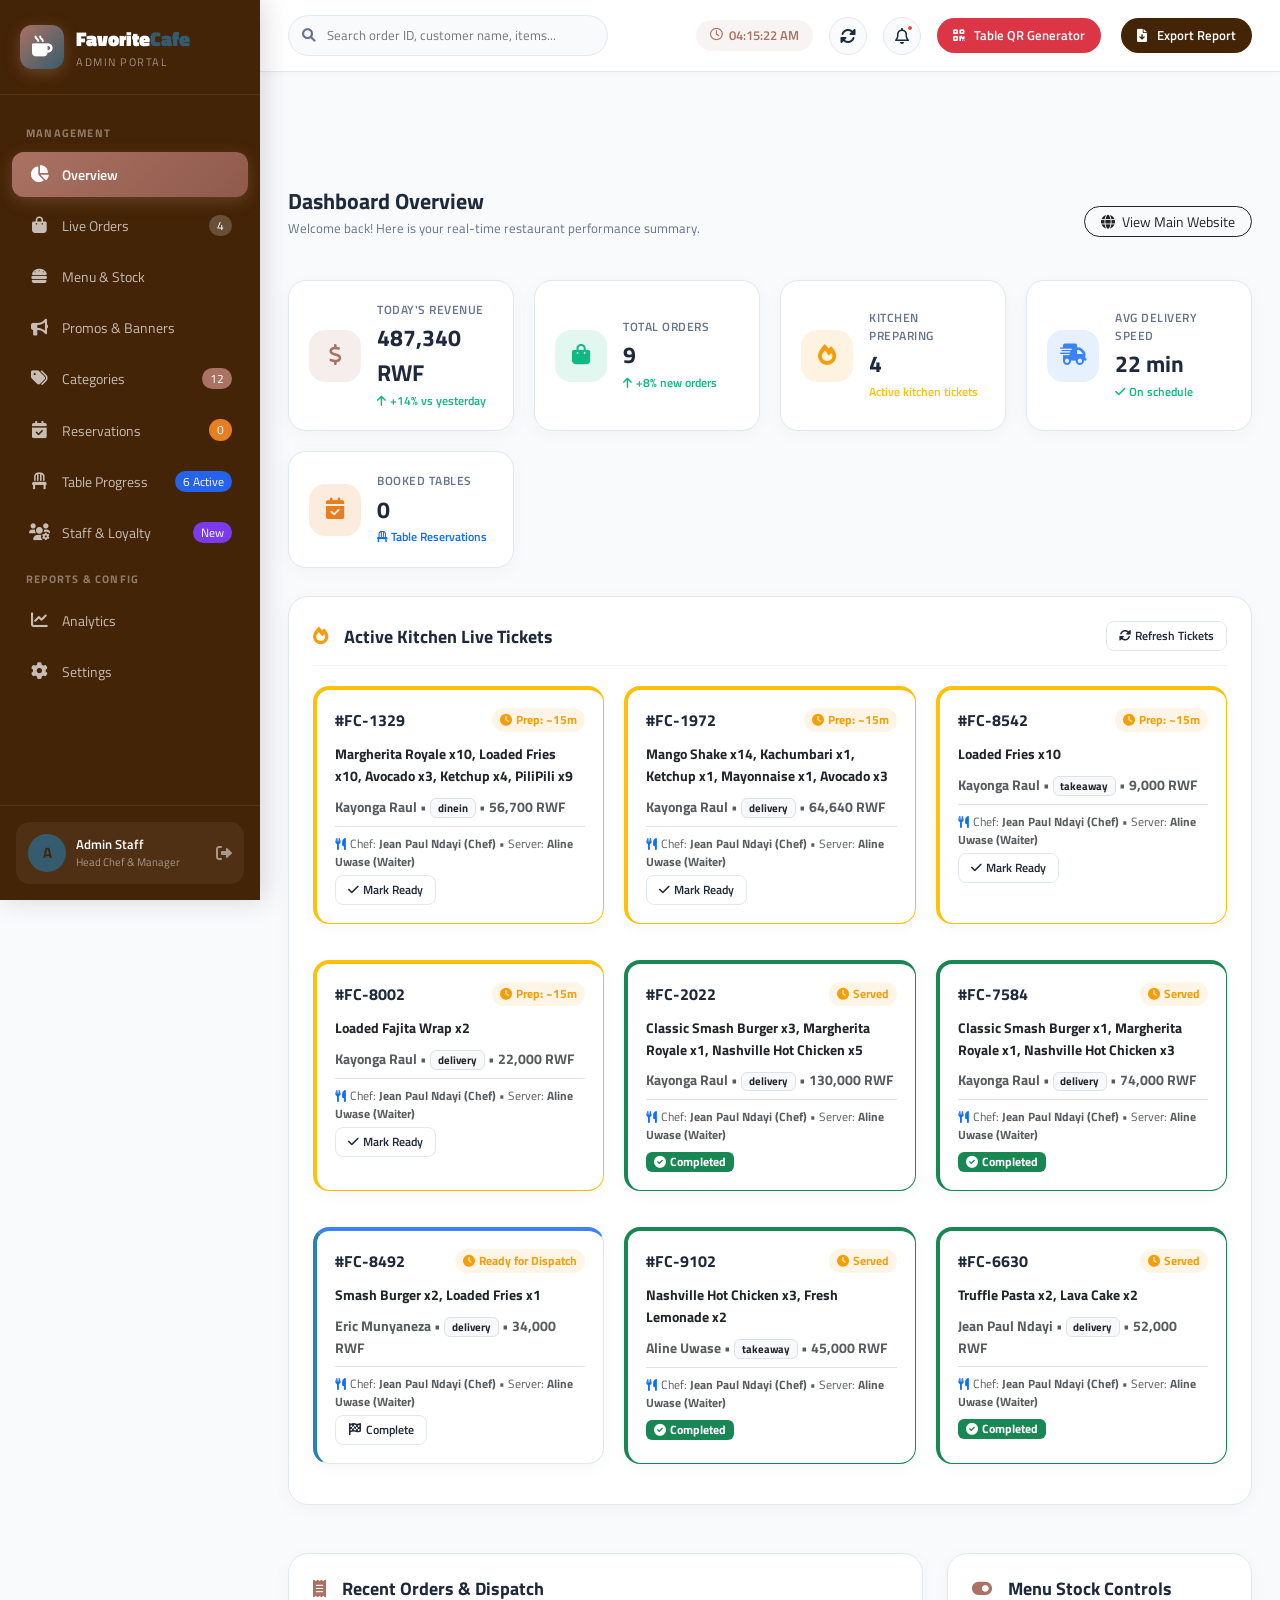
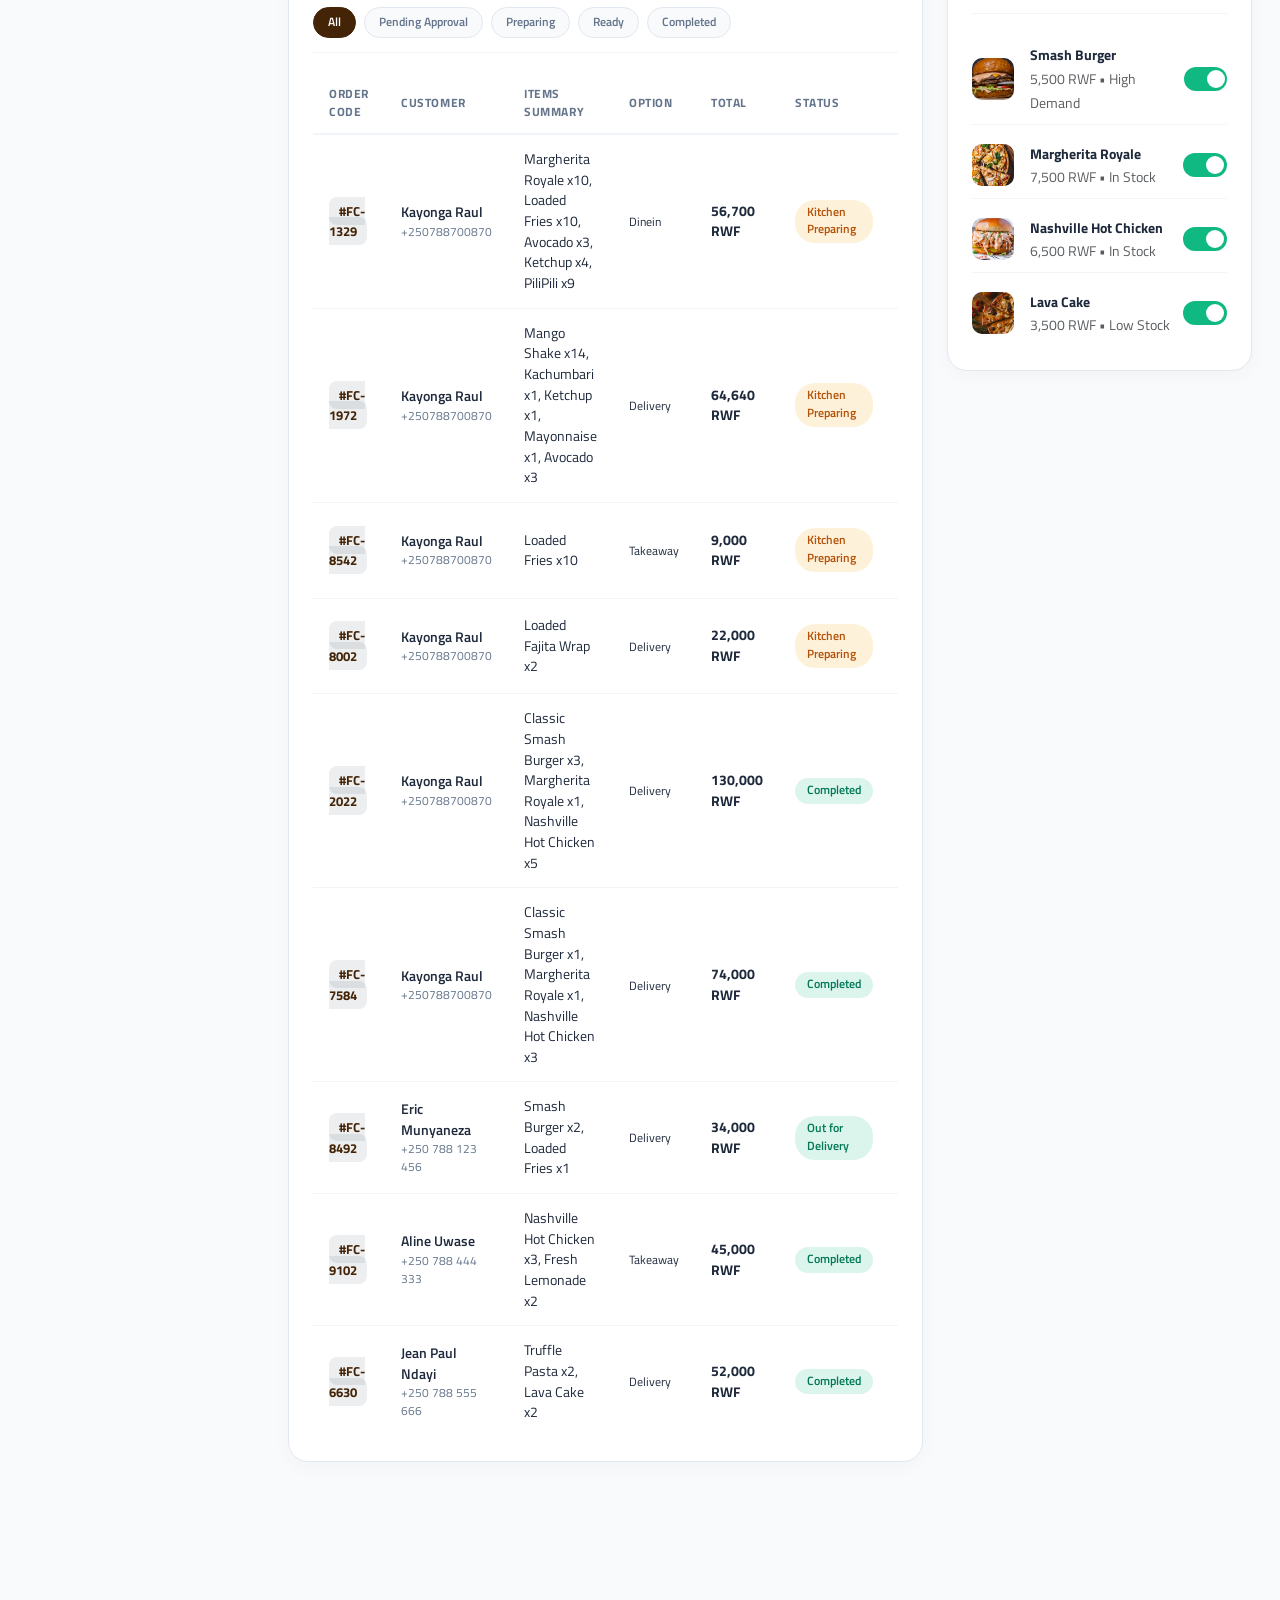
==== commit e349a311: "Replace brand dark color #102b37 with #442406 Co-authored-by: Copilot <223556219+Copilot@users.norep" ====
--- a/admin.html
+++ b/admin.html
@@ -1404,14 +1404,14 @@
                class="receipt-paper p-4 bg-white text-dark border rounded-4 font-monospace shadow-sm">
                <div class="text-center mb-3 border-bottom pb-3">
                   <h4 class="fw-bold mb-0 text-uppercase"
-                     style="letter-spacing:1.5px; color:#102b37; font-family:'Titillium Web', sans-serif;">FAVORITE CAFE
+                     style="letter-spacing:1.5px; color:#442406; font-family:'Titillium Web', sans-serif;">FAVORITE CAFE
                   </h4>
                   <div class="small text-muted mt-1"><i class="fas fa-map-marker-alt me-1"
                         style="color:#aa7262;"></i>108 Kimironko St, Kigali - Rwanda</div>
                   <div class="small text-muted"><i class="fas fa-phone me-1" style="color:#aa7262;"></i>TEL: +250 788
                      000 000 | TIN: 102938475</div>
                   <div class="badge text-white mt-2 px-3 py-1 rounded-pill"
-                     style="background:#102b37; font-size:0.75rem;">OFFICIAL EBM TAX RECEIPT</div>
+                     style="background:#442406; font-size:0.75rem;">OFFICIAL EBM TAX RECEIPT</div>
                </div>
 
                <div class="small mb-3 d-flex justify-content-between bg-light p-2 rounded">
@@ -1447,7 +1447,7 @@
                      <span>VAT (18% Included):</span>
                      <span id="receiptTax">RWF 0</span>
                   </div>
-                  <div class="d-flex justify-content-between fw-bold fs-6 mt-1 pt-1 border-top" style="color:#102b37;">
+                  <div class="d-flex justify-content-between fw-bold fs-6 mt-1 pt-1 border-top" style="color:#442406;">
                      <span>TOTAL PAID:</span>
                      <span id="receiptTotalAmount" style="color:#aa7262;">RWF 0</span>
                   </div>
@@ -1522,7 +1522,7 @@
             <!-- Table Tent Card Preview Box -->
             <div id="qrPrintArea" class="border rounded-4 p-4 text-center bg-white shadow-sm"
                style="border: 2px dashed #aa7262 !important; background: #fffcfa !important;">
-               <div style="font-family:'Titillium Web', sans-serif; font-size:2rem; font-weight:700; color:#102b37;"
+               <div style="font-family:'Titillium Web', sans-serif; font-size:2rem; font-weight:700; color:#442406;"
                   id="qrStandTitle">Favorite Cafe</div>
                <div class="text-uppercase fw-bold tracking-wider mb-3" style="font-size:0.82rem; color:#aa7262;"
                   id="qrStandSubtitle">Main Entrance - Scan to View Digital Menu &amp; Order</div>
@@ -1535,7 +1535,7 @@
                </div>
 
                <div class="mt-3">
-                  <div class="fw-bold" style="font-size:1.1rem; color:#102b37;">Point Smartphone Camera to Order</div>
+                  <div class="fw-bold" style="font-size:1.1rem; color:#442406;">Point Smartphone Camera to Order</div>
                   <div class="text-muted small">No App Download Needed • Fast &amp; Contactless</div>
                   <div class="small fw-bold mt-2" style="color:#aa7262;" id="qrTargetUrl">
                      http://localhost/favorite_cafe/index.html</div>
--- a/css/style.css
+++ b/css/style.css
@@ -4,8 +4,8 @@
 
 :root {
   --primary: #AA7262;
-  --secondary: #DF9C83;
-  --dark: #102B37;
+  --secondary: #355c6e;
+  --dark: #442406;
   --slate: #444654;
   --green: #2d6a4f;
   --cream: #FDF8F5;
@@ -3543,8 +3543,8 @@
 .btn-nav-cart {
   position: relative;
   background: var(--cream2, #F6ECE6);
-  color: var(--dark, #102B37);
-  border: 1.5px solid var(--secondary, #DF9C83);
+  color: var(--dark, #442406);
+  border: 1.5px solid var(--secondary, #355c6e);
   padding: 8px 14px;
   border-radius: 40px;
   font-size: 0.85rem;
@@ -3557,7 +3557,7 @@
 }
 
 .btn-nav-cart:hover {
-  background: var(--secondary, #DF9C83);
+  background: var(--secondary, #355c6e);
   color: #fff;
   transform: translateY(-1px);
   box-shadow: 0 4px 15px rgba(223, 156, 131, 0.4);
@@ -3958,14 +3958,14 @@
 }
 
 .service-type-btn.active {
-  background: #102b37 !important;
+  background: #442406 !important;
   color: #ffffff !important;
   box-shadow: 0 4px 12px rgba(16, 43, 55, 0.25) !important;
 }
 
 .service-type-btn:hover:not(.active) {
   background: rgba(16, 43, 55, 0.06) !important;
-  color: #102b37 !important;
+  color: #442406 !important;
 }
 
 .modal-standard-box form::-webkit-scrollbar,
@@ -3992,7 +3992,7 @@
 
 .modal-standard-header {
   padding: 18px 24px;
-  background: #102b37;
+  background: #442406;
   color: #ffffff;
   display: flex;
   align-items: center;
@@ -4017,7 +4017,7 @@
 
 .modal-standard-header h4 i,
 .modal-standard-header h5 i {
-  color: #df9c83 !important;
+  color: #355c6e !important;
   font-size: 1.15rem;
 }
 
--- a/css/admin.css
+++ b/css/admin.css
@@ -3,10 +3,10 @@
    ============================================================ */
 :root {
   --admin-dark: #0f172a;
-  --admin-sidebar: #102B37;
+  --admin-sidebar: #442406;
   --admin-sidebar-hover: #1e3a47;
   --primary: #AA7262;
-  --secondary: #DF9C83;
+  --secondary: #355c6e;
   --slate-bg: #f8fafc;
   --card-bg: #ffffff;
   --border-color: #e2e8f0;
@@ -838,7 +838,7 @@
 
 .modal-standard-header {
   padding: 18px 24px;
-  background: #102b37;
+  background: #442406;
   color: #ffffff;
   display: flex;
   align-items: center;
@@ -861,7 +861,7 @@
 }
 
 .modal-standard-header h4 i, .modal-standard-header h5 i {
-  color: #df9c83 !important;
+  color: #355c6e !important;
   font-size: 1.15rem;
 }
 
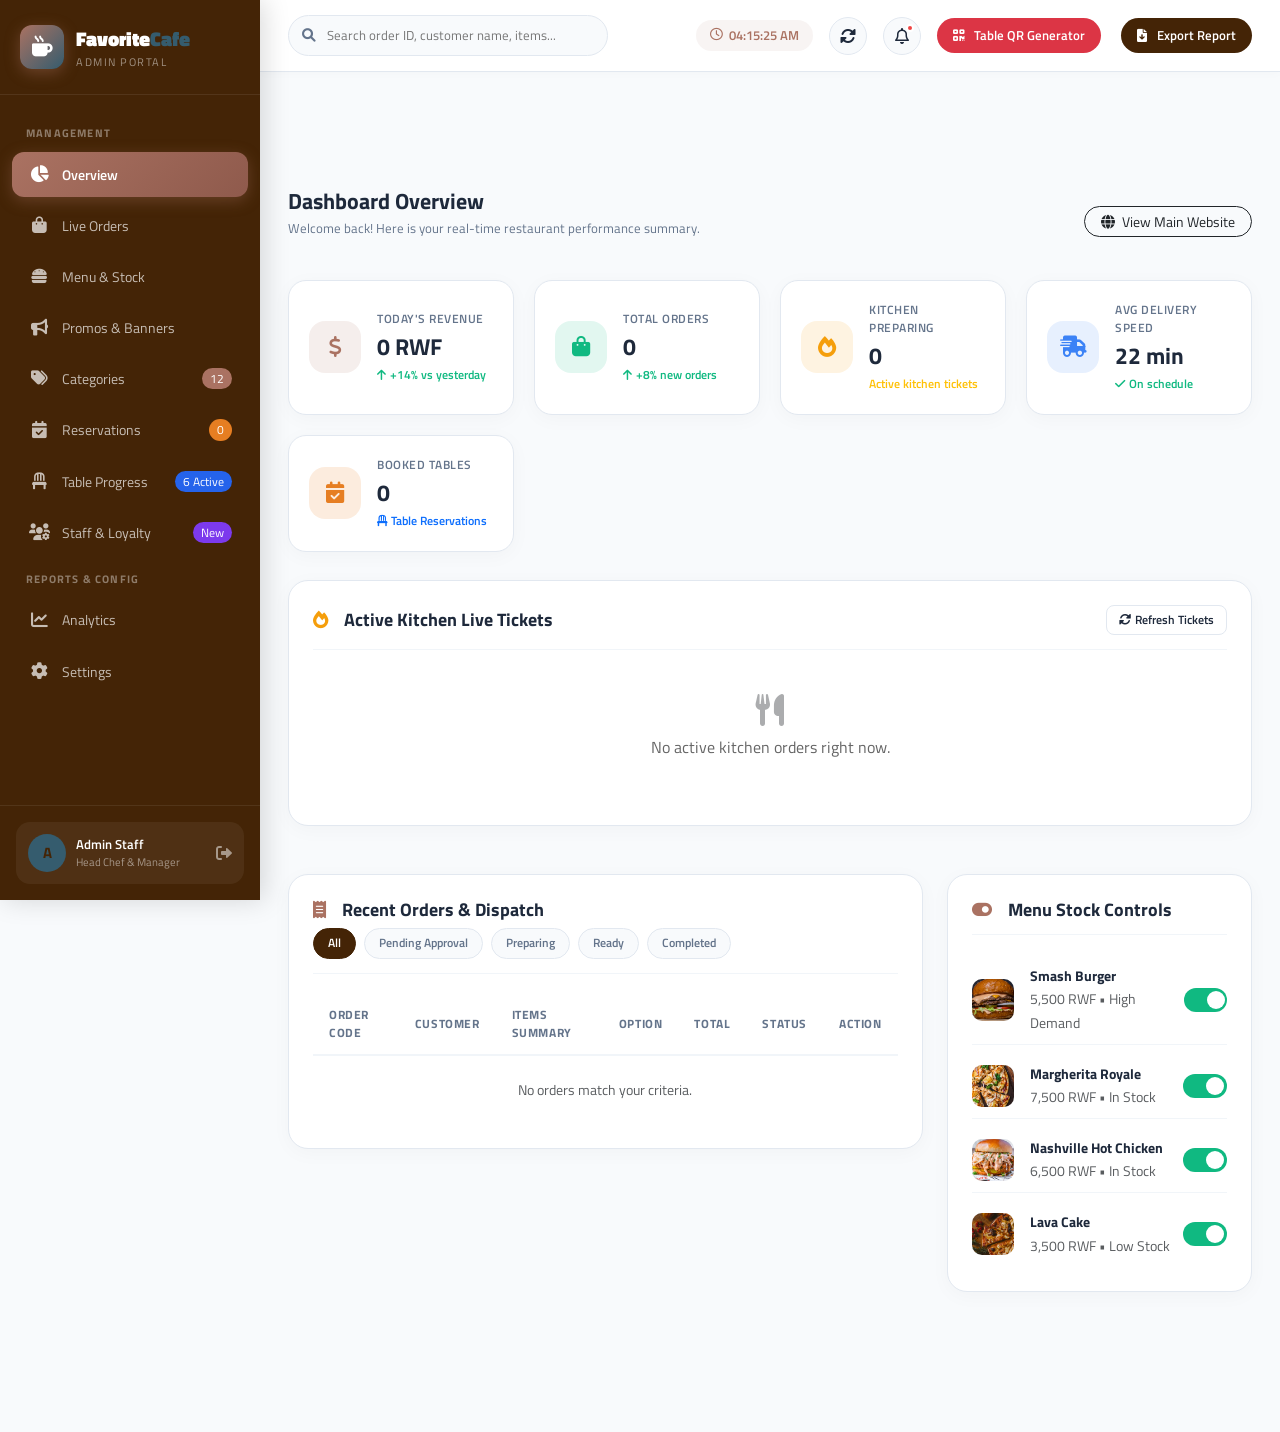
==== commit 93582938: "Feat: Complete Foodia Dark Navy mobile app theme redesign, header back button & Sun/Moon light/dark " ====
--- a/admin.html
+++ b/admin.html
@@ -394,67 +394,94 @@
          </section>
 
          <!-- ============================================================
-               TAB 2: LIVE ORDERS DISPATCH BOARD
+               TAB 2: LIVE ORDERS DISPATCH BOARD (E-COMMERCE POS DESIGN)
                ============================================================ -->
          <section id="tab-orders" class="tab-section">
-            <div class="page-title-row">
+            <div class="small text-muted mb-1"><span class="text-primary font-weight-bold">Page 1</span> &rsaquo; <span class="text-muted">Orders</span> &rsaquo; <span class="text-dark fw-bold">Live Dispatch</span></div>
+            <div class="page-title-row mb-3">
                <div>
-                  <h3>Live Orders Dispatch Board</h3>
-                  <p>Filter, manage, approve and track active kitchen and delivery orders in real-time.</p>
+                  <h2 class="fw-bold text-dark mb-0">Orders</h2>
                </div>
                <div class="d-flex align-items-center gap-2">
-                  <button class="btn btn-sm btn-primary rounded-pill px-3 shadow-sm" onclick="openCreateOrderModal()"
-                     style="background:var(--primary); border-color:var(--primary);">
-                     <i class="fas fa-plus me-1"></i> New Live Order
+                  <button class="btn btn-sm btn-outline-secondary rounded-3 px-3 fw-bold" onclick="exportOrdersCsv()">
+                     <i class="fas fa-file-export me-1"></i> Export
                   </button>
-                  <button class="btn btn-sm btn-outline-dark rounded-pill px-3" onclick="refreshAdminOrders()">
-                     <i class="fas fa-sync-alt me-1"></i> Refresh Orders
+                  <button class="btn btn-sm btn-primary rounded-3 px-3 shadow-sm font-weight-bold" onclick="openCreateOrderModal()" style="background:#2563eb; border-color:#2563eb;">
+                     <i class="fas fa-plus me-1"></i> Add Order
                   </button>
                </div>
             </div>
 
-            <div class="admin-card p-0 overflow-hidden">
-               <div
-                  class="p-3 bg-light border-bottom d-flex justify-content-between align-items-center flex-wrap gap-2">
-                  <div class="order-filter-pills">
-                     <button class="filter-pill active" data-filter="all"
-                        onclick="filterLiveOrdersBoard('all', this)">All Orders</button>
-                     <button class="filter-pill" data-filter="pending"
-                        onclick="filterLiveOrdersBoard('pending', this)">Pending Approval</button>
-                     <button class="filter-pill" data-filter="preparing"
-                        onclick="filterLiveOrdersBoard('preparing', this)">Kitchen Preparing</button>
-                     <button class="filter-pill" data-filter="ready"
-                        onclick="filterLiveOrdersBoard('ready', this)">Ready for Dispatch</button>
-                     <button class="filter-pill" data-filter="completed"
-                        onclick="filterLiveOrdersBoard('completed', this)">Completed</button>
-                     <button class="filter-pill" data-filter="archived"
-                        onclick="filterLiveOrdersBoard('archived', this)">Disabled / Archived</button>
-                  </div>
-
-                  <div class="position-relative" style="min-width: 260px;">
+            <!-- Status Tabs with Live Counters -->
+            <div class="d-flex border-bottom mb-3 overflow-auto text-nowrap orders-nav-tabs">
+               <button class="nav-link active font-weight-bold border-0 bg-transparent text-primary py-2 px-3" data-filter="all" onclick="filterLiveOrdersBoard('all', this)" id="tabCountAll">
+                  All <span class="badge bg-light text-dark border ms-1 font-monospace" id="cntAll">0</span>
+               </button>
+               <button class="nav-link font-weight-bold border-0 bg-transparent text-muted py-2 px-3" data-filter="pending" onclick="filterLiveOrdersBoard('pending', this)" id="tabCountPending">
+                  Pending Payment <span class="badge bg-light text-dark border ms-1 font-monospace" id="cntPending">0</span>
+               </button>
+               <button class="nav-link font-weight-bold border-0 bg-transparent text-muted py-2 px-3" data-filter="preparing" onclick="filterLiveOrdersBoard('preparing', this)" id="tabCountPreparing">
+                  Unfulfilled / Preparing <span class="badge bg-light text-dark border ms-1 font-monospace" id="cntPreparing">0</span>
+               </button>
+               <button class="nav-link font-weight-bold border-0 bg-transparent text-muted py-2 px-3" data-filter="ready" onclick="filterLiveOrdersBoard('ready', this)" id="tabCountReady">
+                  Ready for Dispatch <span class="badge bg-light text-dark border ms-1 font-monospace" id="cntReady">0</span>
+               </button>
+               <button class="nav-link font-weight-bold border-0 bg-transparent text-muted py-2 px-3" data-filter="completed" onclick="filterLiveOrdersBoard('completed', this)" id="tabCountCompleted">
+                  Completed <span class="badge bg-light text-dark border ms-1 font-monospace" id="cntCompleted">0</span>
+               </button>
+               <button class="nav-link font-weight-bold border-0 bg-transparent text-muted py-2 px-3" data-filter="archived" onclick="filterLiveOrdersBoard('archived', this)" id="tabCountArchived">
+                  Disabled / Archived <span class="badge bg-light text-dark border ms-1 font-monospace" id="cntArchived">0</span>
+               </button>
+            </div>
+
+            <div class="admin-card p-0 border rounded-3 overflow-hidden shadow-sm">
+               <!-- Search and Filter Bar -->
+               <div class="p-3 bg-light border-bottom d-flex justify-content-between align-items-center flex-wrap gap-2">
+                  <div class="position-relative flex-grow-1" style="max-width: 320px;">
                      <i class="fas fa-search position-absolute top-50 start-0 translate-middle-y ms-3 text-muted"></i>
-                     <input type="text" id="liveOrdersSearchInput"
-                        class="form-control form-control-sm ps-5 rounded-pill"
-                        placeholder="Search order code, customer, item..." onkeyup="onLiveOrdersSearchChange()"
-                        autocomplete="off" />
+                     <input type="text" id="liveOrdersSearchInput" class="form-control form-control-sm ps-5 rounded-3 bg-white" placeholder="Search orders..." onkeyup="onLiveOrdersSearchChange()" autocomplete="off">
+                  </div>
+
+                  <div class="d-flex align-items-center gap-2 flex-wrap">
+                     <select class="form-select form-select-sm rounded-3 bg-white border-secondary" id="paymentStatusFilterSelect" style="min-width: 150px;" onchange="onLiveOrdersSearchChange()">
+                        <option value="all">Payment status: All</option>
+                        <option value="paid">Paid</option>
+                        <option value="pending">Pending</option>
+                        <option value="failed">Failed</option>
+                     </select>
+
+                     <select class="form-select form-select-sm rounded-3 bg-white border-secondary" id="fulfilmentStageFilterSelect" style="min-width: 170px;" onchange="onLiveOrdersSearchChange()">
+                        <option value="all">Fulfilment status: All</option>
+                        <option value="Received">1. Order Received</option>
+                        <option value="Confirmed">2. Confirmed</option>
+                        <option value="Preparing">3. Being Prepared</option>
+                        <option value="Ready">4. Ready</option>
+                        <option value="On the Way">5. On the Way</option>
+                        <option value="Delivered">6. Delivered</option>
+                        <option value="Closed">7. Closed</option>
+                     </select>
                   </div>
                </div>
 
                <div class="table-responsive">
-                  <table class="table table-hover align-middle mb-0">
-                     <thead class="table-dark text-nowrap">
-                        <tr>
-                           <th>ORDER CODE</th>
-                           <th>CUSTOMER DETAILS</th>
-                           <th style="min-width: 240px; max-width: 380px;">ITEMS SUMMARY</th>
-                           <th>SERVICE OPTION</th>
-                           <th>TOTAL (RWF)</th>
-                           <th>STATUS</th>
-                           <th class="text-end">ACTIONS</th>
+                  <table class="table table-hover align-middle mb-0 text-nowrap">
+                     <thead class="bg-light text-muted small border-bottom">
+                        <tr class="text-uppercase" style="font-size:0.75rem; letter-spacing:0.5px;">
+                           <th style="width:36px; padding-left:16px;">
+                              <input type="checkbox" class="form-check-input" id="selectAllOrdersCheckbox" onchange="toggleSelectAllOrders(this.checked)">
+                           </th>
+                           <th>ORDER <i class="fas fa-sort text-muted ms-1"></i></th>
+                           <th>TOTAL <i class="fas fa-sort text-muted ms-1"></i></th>
+                           <th>CUSTOMER <i class="fas fa-sort text-muted ms-1"></i></th>
+                           <th>PAYMENT STATUS <i class="fas fa-sort text-muted ms-1"></i></th>
+                           <th>FULFILMENT STATUS <i class="fas fa-sort text-muted ms-1"></i></th>
+                           <th>DELIVERY TYPE <i class="fas fa-sort text-muted ms-1"></i></th>
+                           <th>DATE <i class="fas fa-sort text-muted ms-1"></i></th>
+                           <th class="text-end padding-right:16px;">ACTIONS</th>
                         </tr>
                      </thead>
                      <tbody id="fullOrdersDispatchTbody">
-                        <!-- Dynamic live orders board -->
+                        <!-- Dynamic live orders board rendered by JS -->
                      </tbody>
                   </table>
                </div>
--- a/css/admin.css
+++ b/css/admin.css
@@ -910,3 +910,73 @@
   box-shadow: 0 2px 6px rgba(0,0,0,0.02);
 }
 
+/* E-Commerce Reference Orders Table Styling */
+.table-order-link {
+  color: #2563eb;
+  font-weight: 700;
+  text-decoration: none;
+  font-size: 0.88rem;
+  transition: color 0.15s ease;
+}
+.table-order-link:hover {
+  color: #1d4ed8;
+  text-decoration: underline;
+}
+
+.cust-avatar-circle {
+  width: 32px;
+  height: 32px;
+  border-radius: 50%;
+  display: inline-flex;
+  align-items: center;
+  justify-content: center;
+  font-weight: 700;
+  font-size: 0.8rem;
+  color: #ffffff;
+  background: linear-gradient(135deg, #3b82f6 0%, #1d4ed8 100%);
+  flex-shrink: 0;
+}
+
+.pill-status-ref {
+  display: inline-flex;
+  align-items: center;
+  gap: 4px;
+  font-size: 0.72rem;
+  font-weight: 700;
+  letter-spacing: 0.4px;
+  text-transform: uppercase;
+  padding: 4px 10px;
+  border-radius: 6px;
+  white-space: nowrap;
+}
+
+.pill-payment-paid { background: #e8f5e9; color: #2e7d32; border: 1px solid #a5d6a7; }
+.pill-payment-pending { background: #fff3e0; color: #e65100; border: 1px solid #ffe0b2; }
+.pill-payment-failed { background: #ffebee; color: #c62828; border: 1px solid #ef9a9a; }
+.pill-payment-cancelled { background: #f1f5f9; color: #64748b; border: 1px solid #cbd5e1; }
+
+.pill-stage-received { background: #f3e5f5; color: #7b1fa2; border: 1px solid #e1bee7; }
+.pill-stage-confirmed { background: #e3f2fd; color: #1565c0; border: 1px solid #90caf9; }
+.pill-stage-preparing { background: #fff8e1; color: #f57f17; border: 1px solid #ffe082; }
+.pill-stage-ready { background: #e0f7fa; color: #00838f; border: 1px solid #80deea; }
+.pill-stage-ontheway { background: #e8eaf6; color: #283593; border: 1px solid #c5cae9; }
+.pill-stage-delivered { background: #e0f2f1; color: #00695c; border: 1px solid #80cbc4; }
+.pill-stage-closed { background: #e8f5e9; color: #2e7d32; border: 1px solid #a5d6a7; }
+.pill-stage-cancelled { background: #ffebee; color: #c62828; border: 1px solid #ef9a9a; }
+
+.orders-nav-tabs .nav-link {
+  font-weight: 600;
+  color: #64748b;
+  border: none;
+  border-bottom: 2px solid transparent;
+  padding: 8px 16px;
+  transition: all 0.2s ease;
+}
+.orders-nav-tabs .nav-link.active,
+.orders-nav-tabs .nav-link:hover {
+  color: #2563eb;
+  border-bottom-color: #2563eb;
+  background: transparent;
+}
+
+
